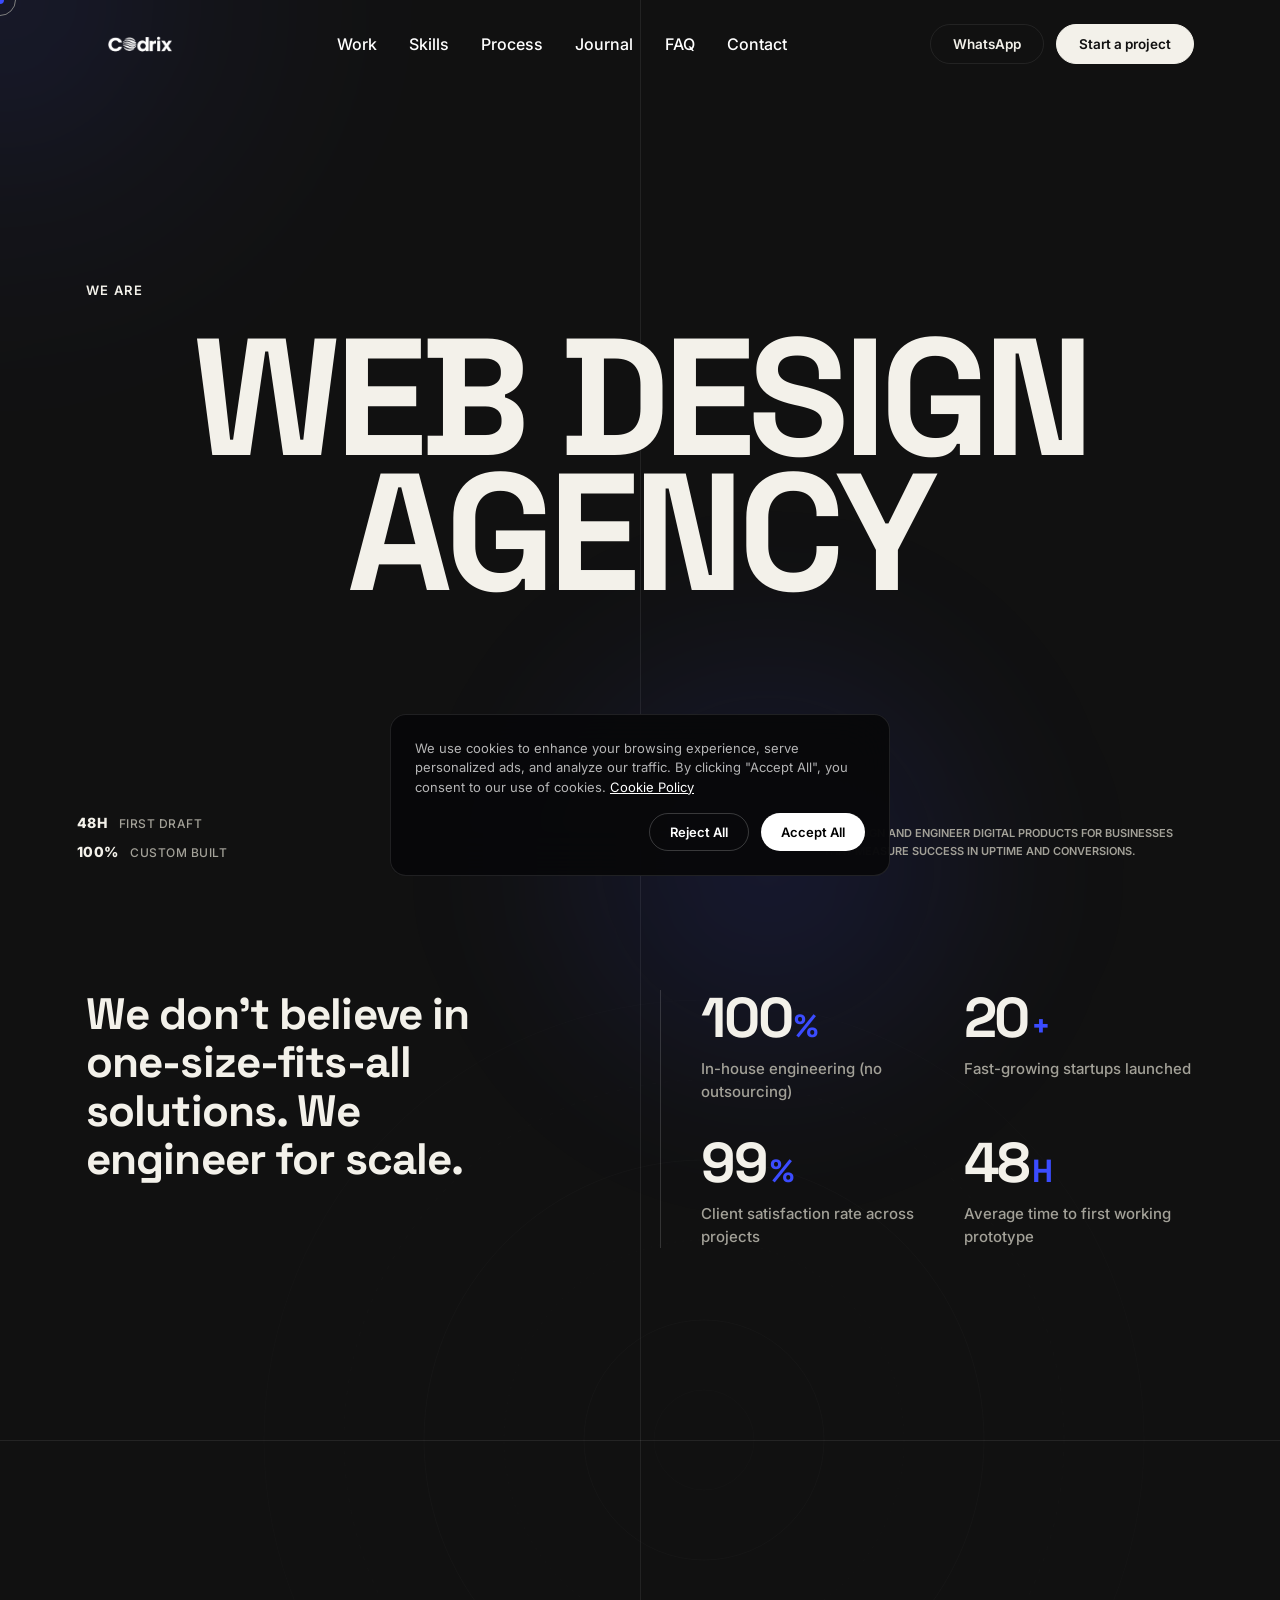
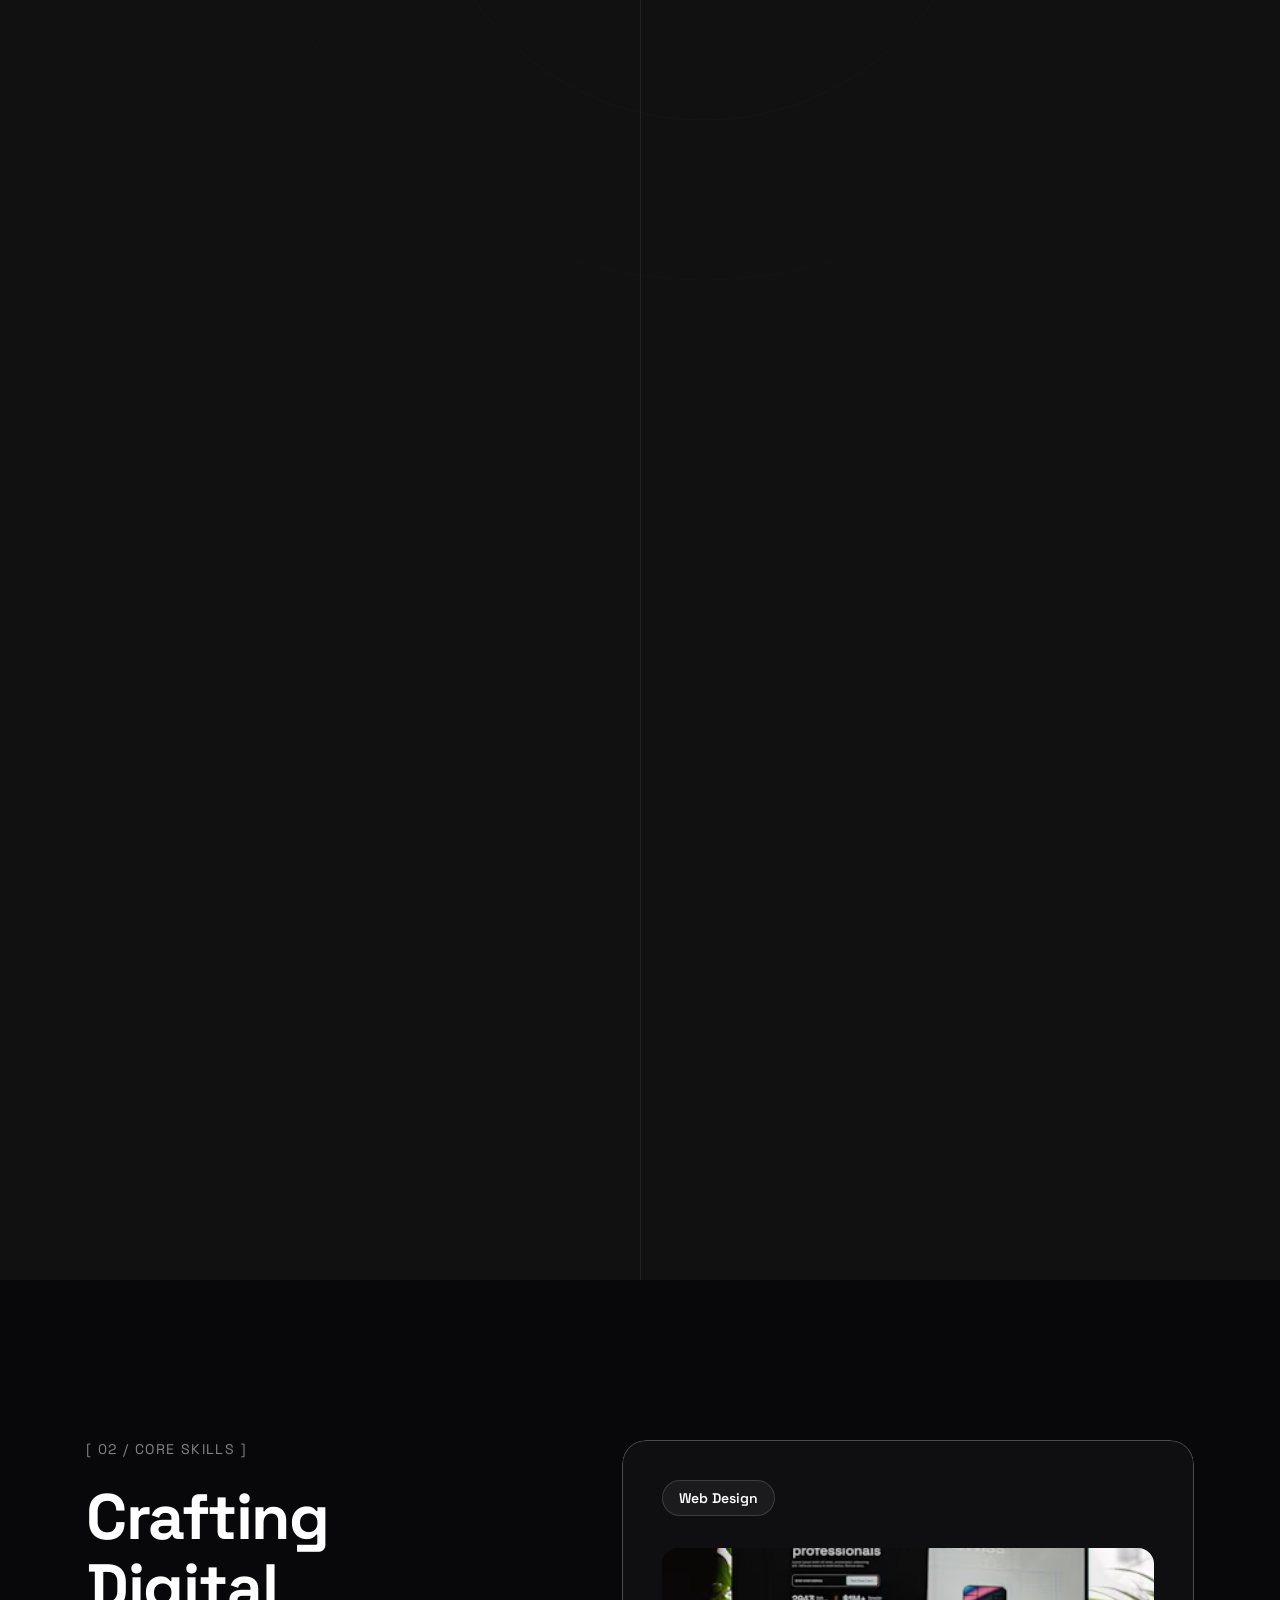
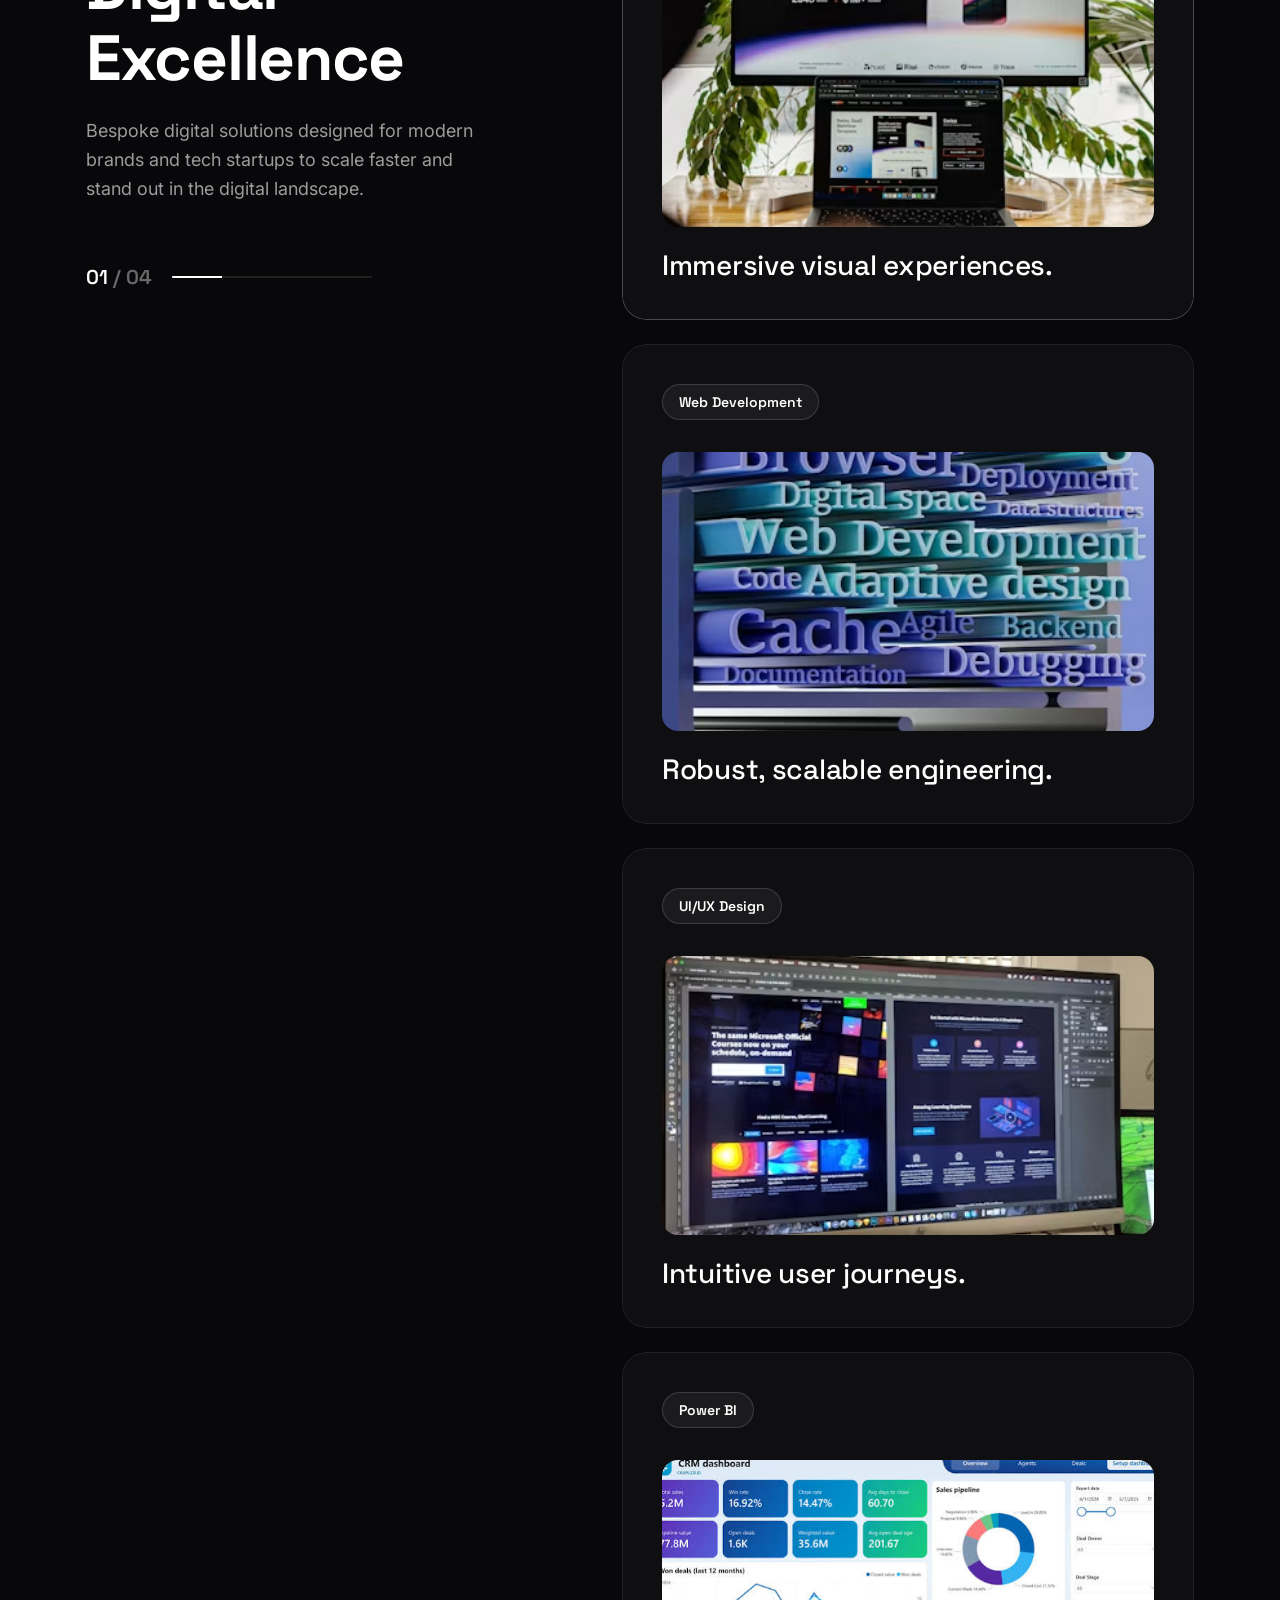
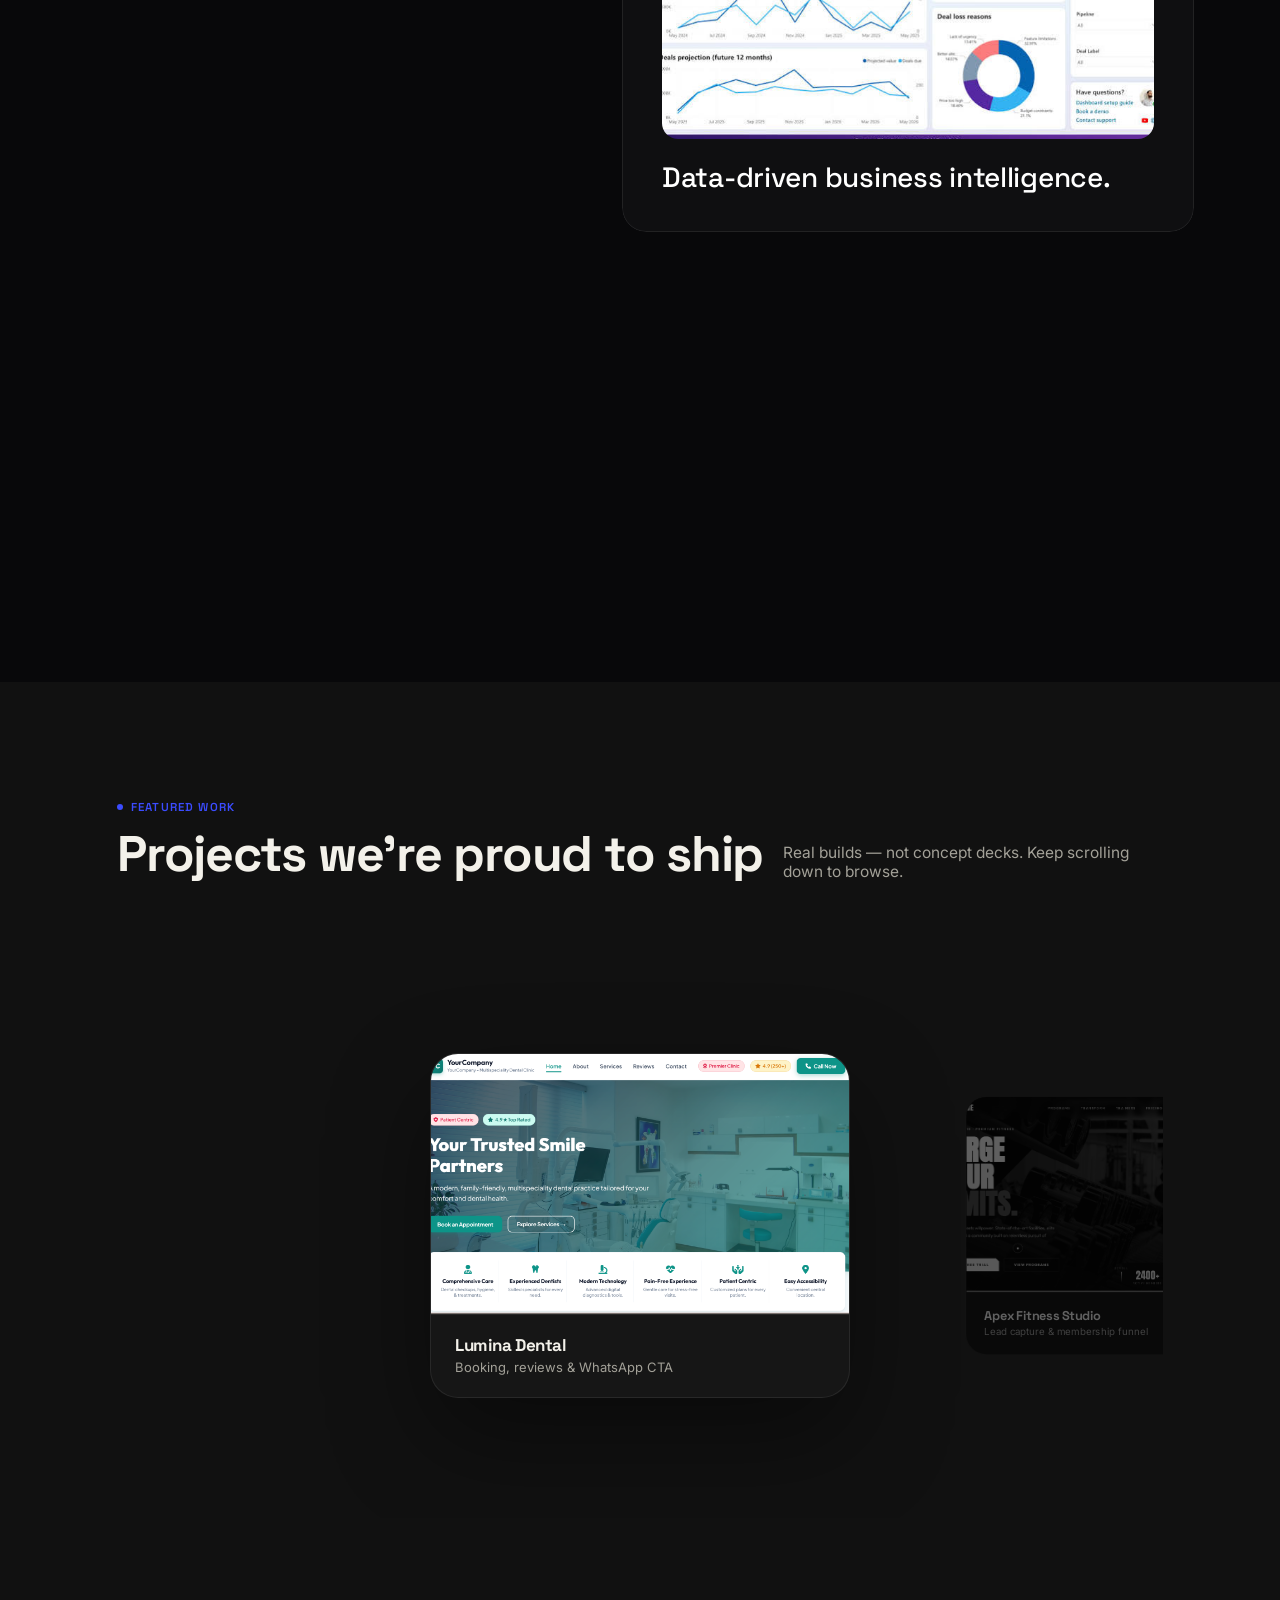
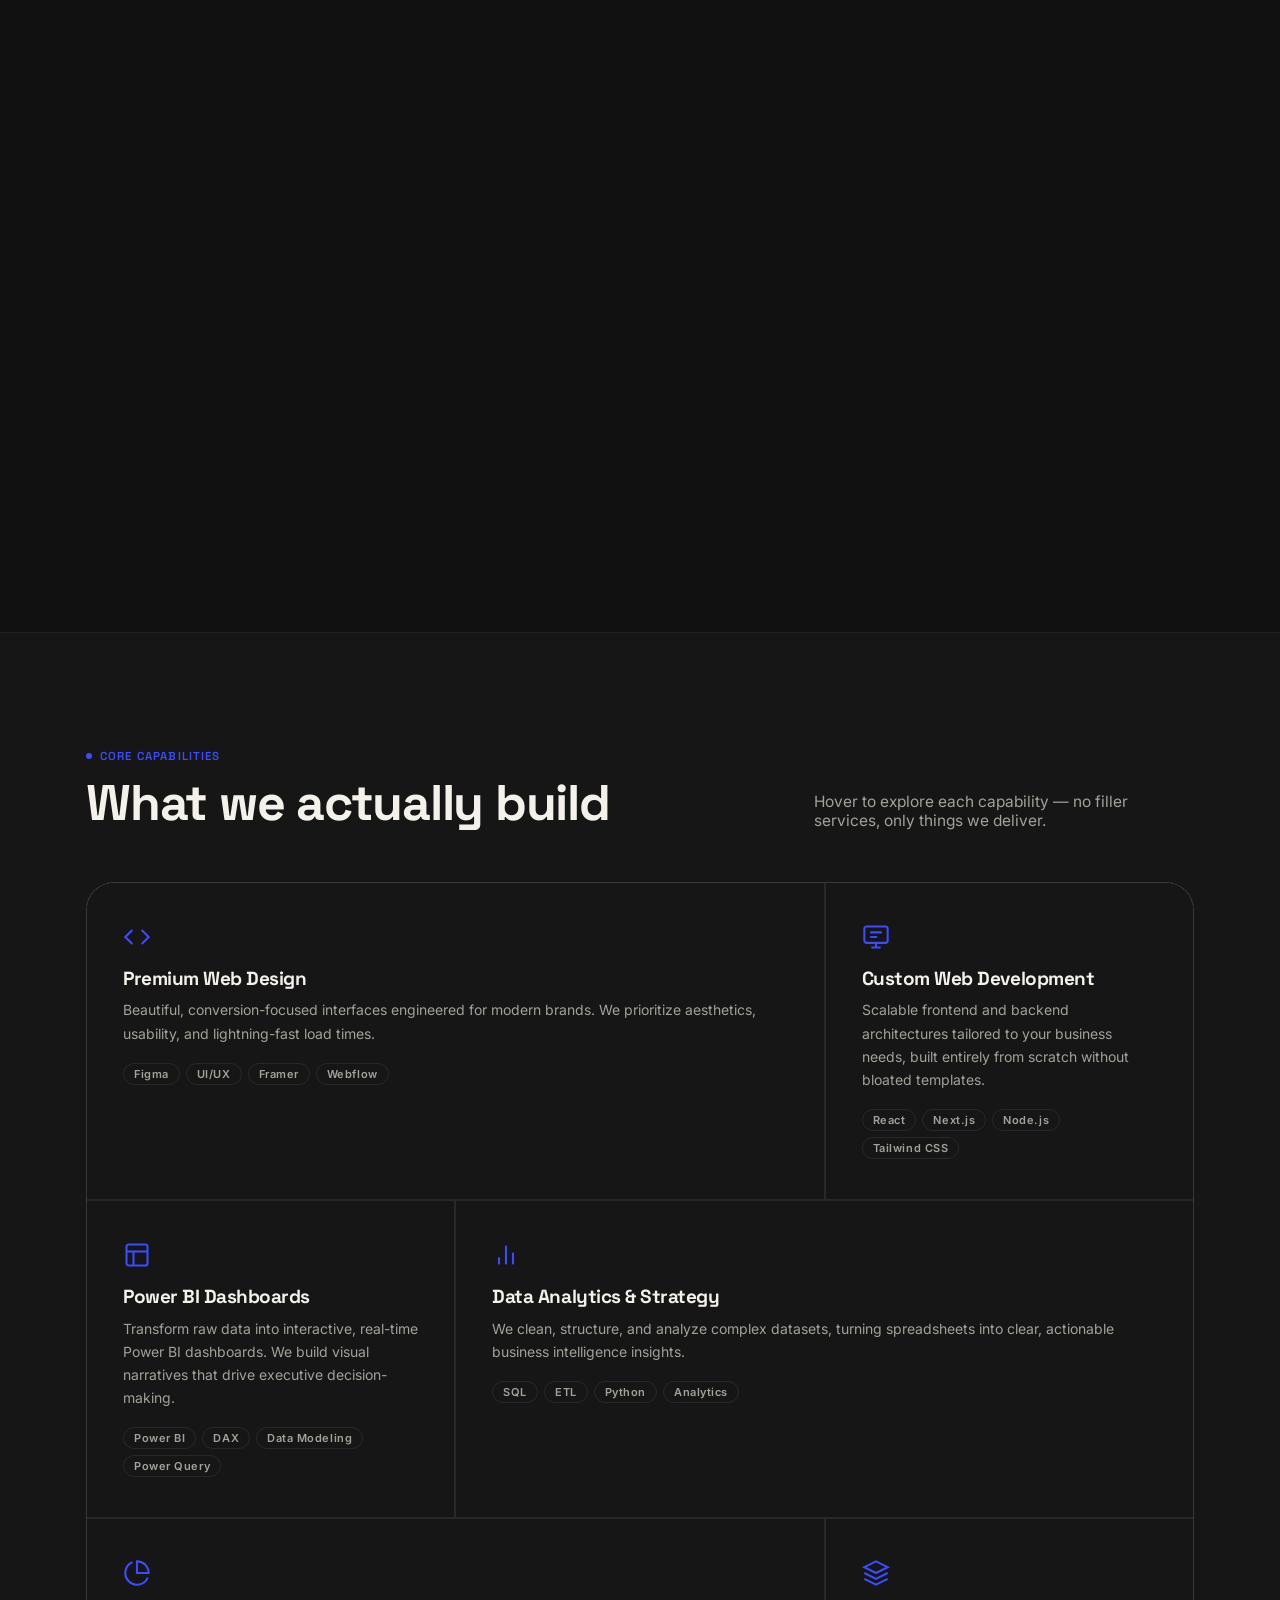
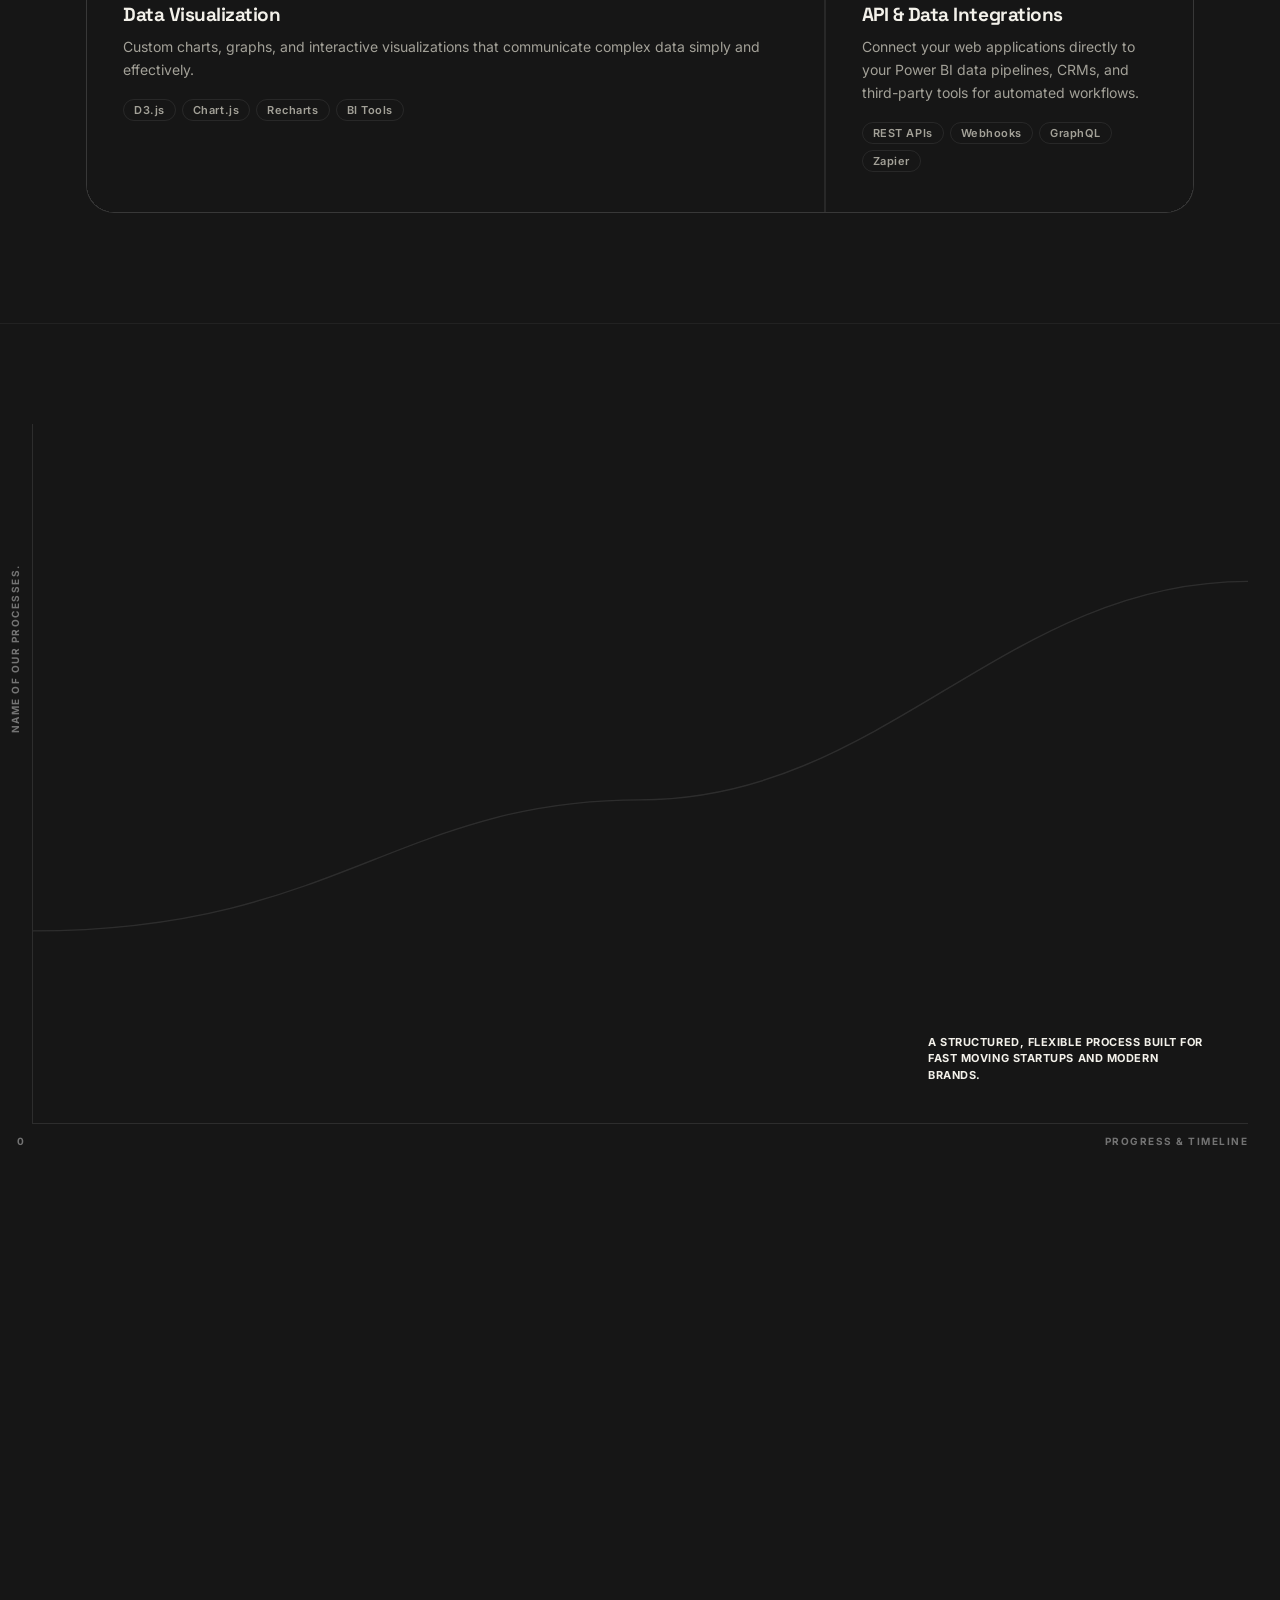
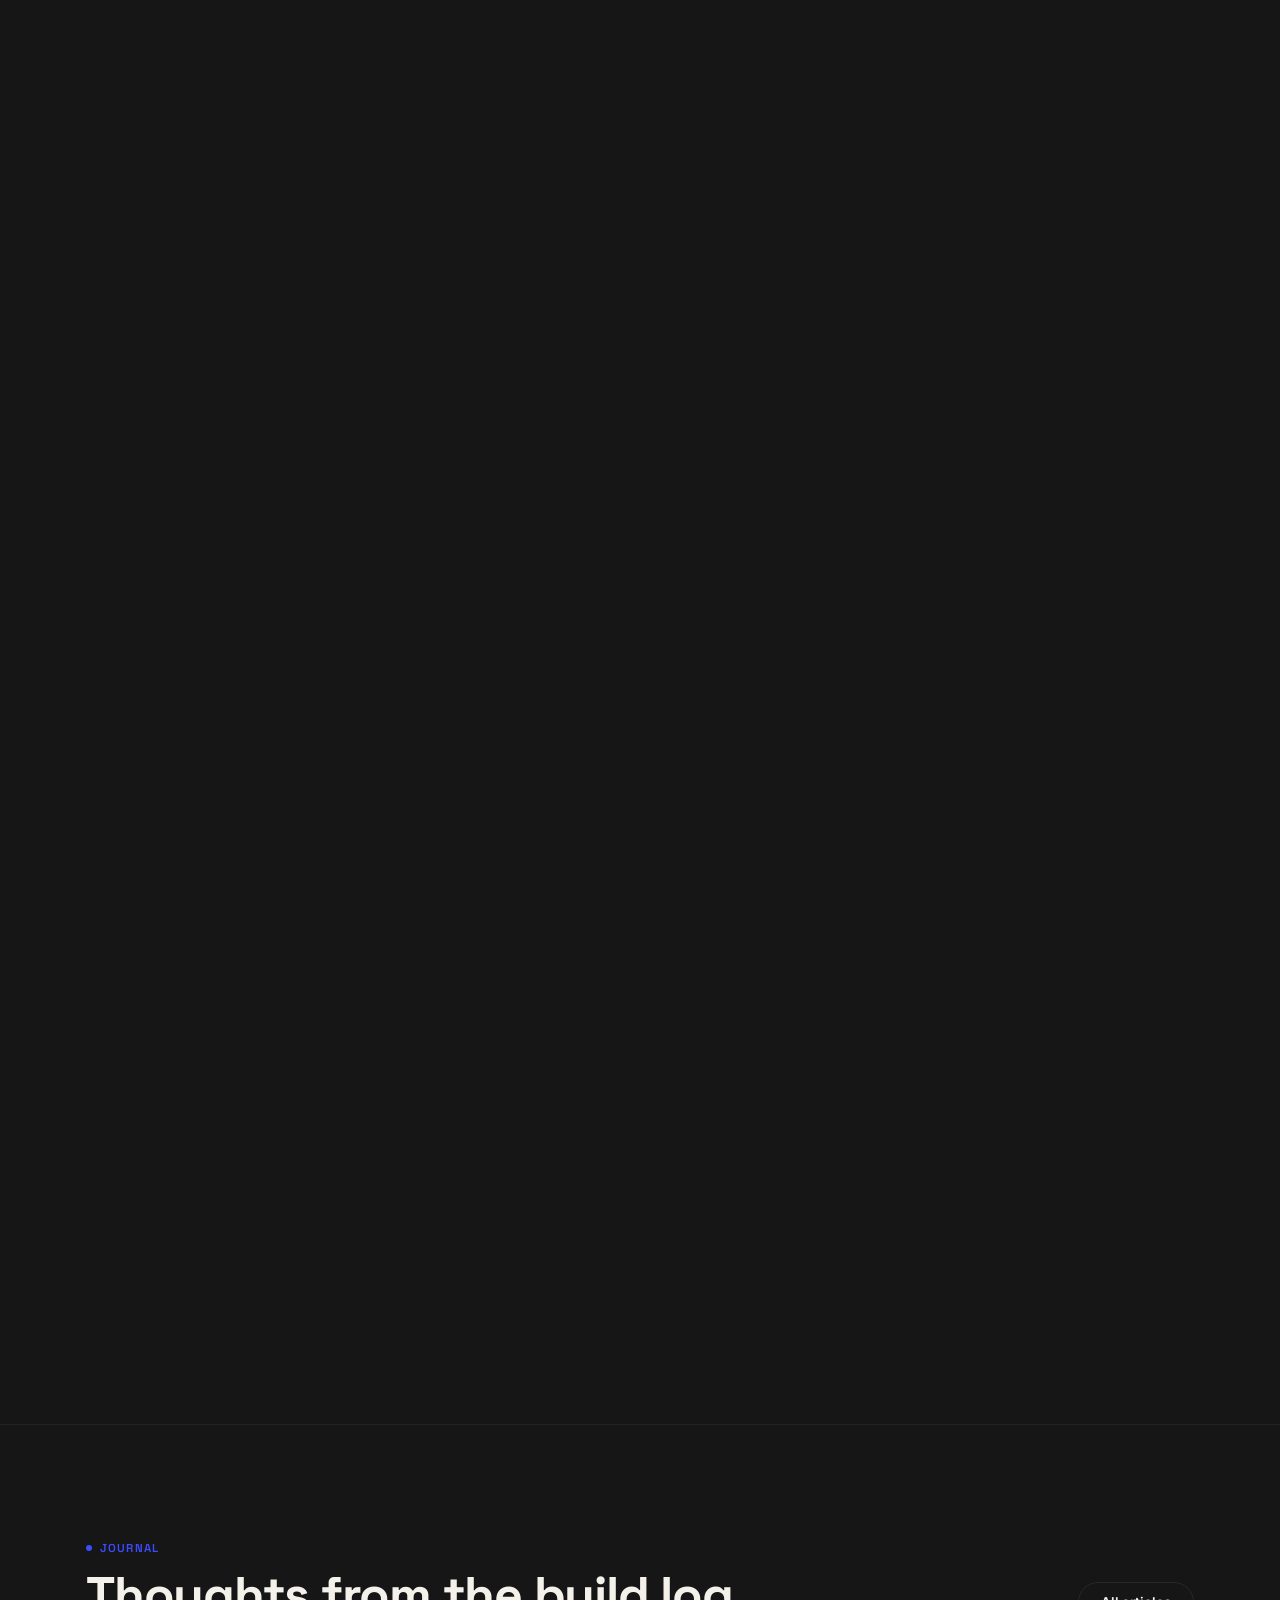
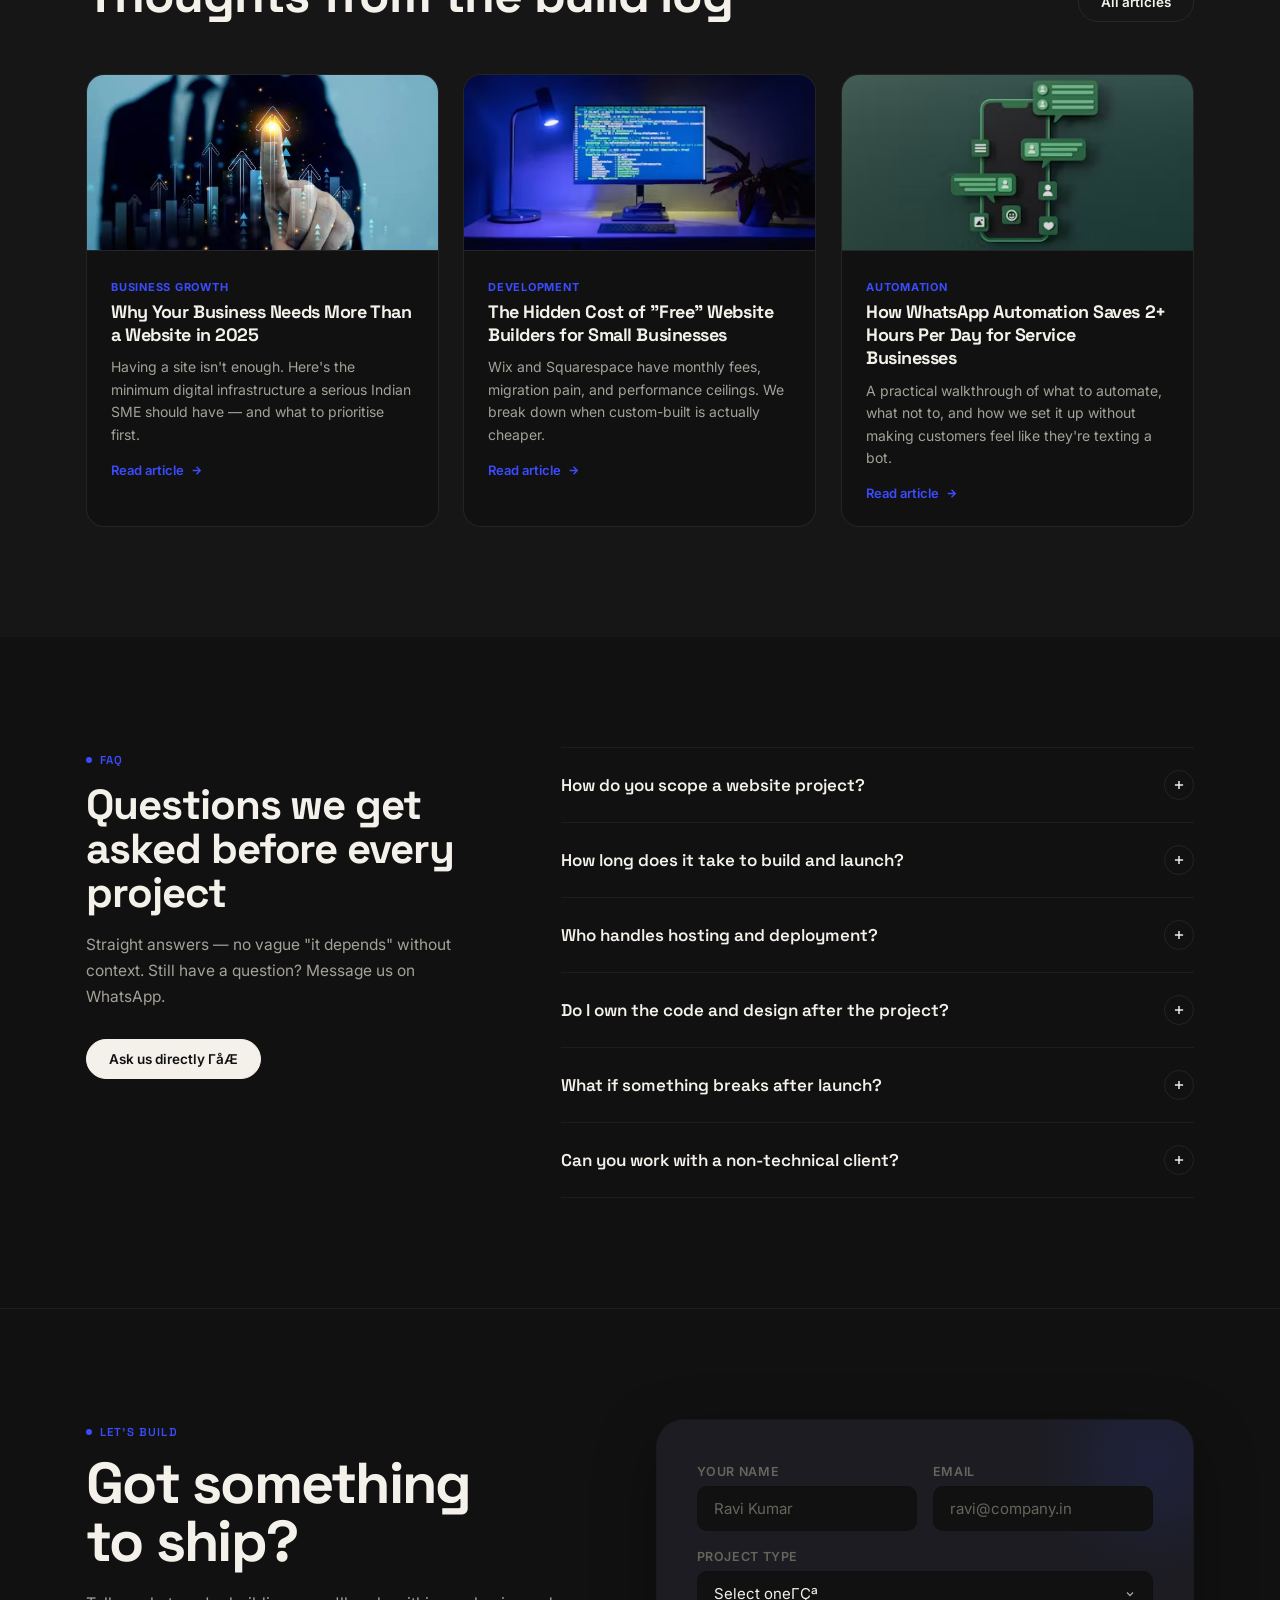
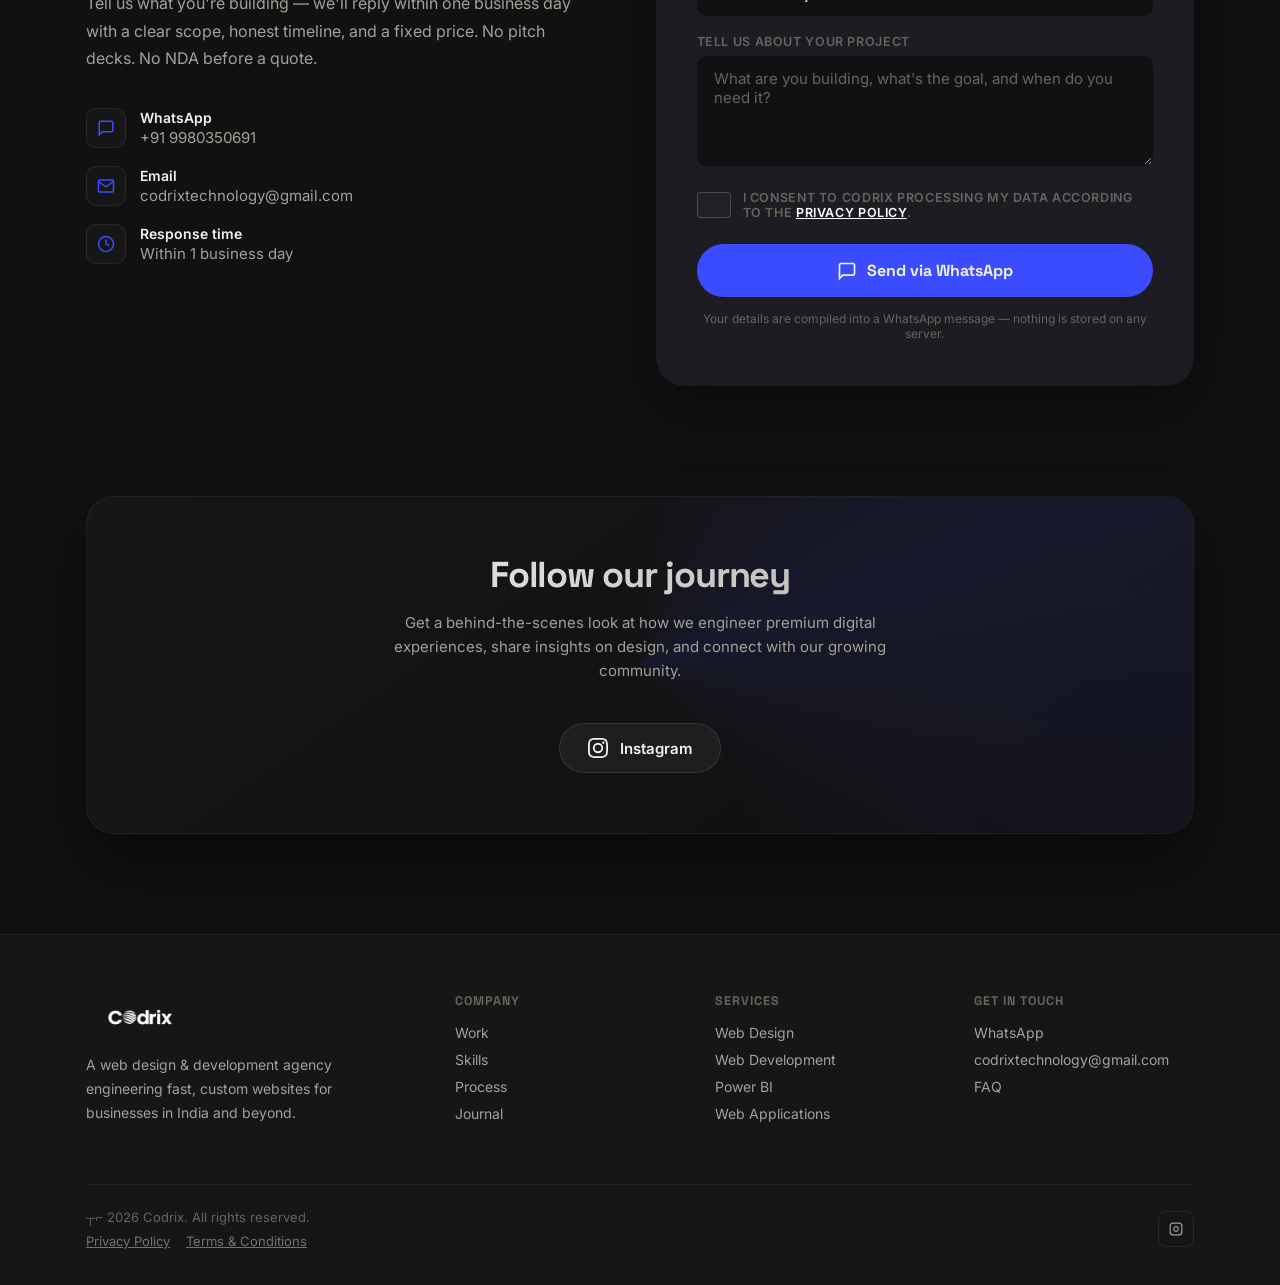
==== index.html @ ec4c291e "feat: Link Gym project and rename Logistics project to Interior Design" ====
<!DOCTYPE html>
<html lang="en">

<head>
  <meta charset="UTF-8">
  <meta name="viewport" content="width=device-width, initial-scale=1, maximum-scale=1, user-scalable=no, viewport-fit=cover">
  <title>Codrix &mdash; Web Design & Development Agency | India</title>
  <meta name="description"
    content="Codrix builds fast, custom websites, web applications, and digital products for businesses in India and beyond. Web developers who ship &mdash; not just a branding studio.">
  <link rel="icon" type="image/png" href="assets/icons/favicon.png">
  <link rel="preconnect" href="https://fonts.googleapis.com">
  <link rel="preconnect" href="https://fonts.gstatic.com" crossorigin>
  <link
    href="https://fonts.googleapis.com/css2?family=Space+Grotesk:wght@400;500;600;700;800&family=Inter:wght@400;500;600&display=swap"
    rel="stylesheet">

  <script type="application/ld+json">
  {
    "@context": "https://schema.org",
    "@type": "ProfessionalService",
    "name": "Codrix",
    "description": "Web design & development agency building custom websites, web applications, and digital products for businesses in India and beyond.",
    "url": "https://codrix.in",
    "telephone": "+91 9980350691",
    "email": "codrixtechnology@gmail.com",
    "address": { "@type": "PostalAddress", "addressCountry": "IN" },
    "serviceType": ["Web Design", "Web Development", "Power BI Dashboards", "Landing Pages", "Web Applications"]
  }
  </script>

  <link rel="stylesheet" href="css/styles.css?v=2">
</head>


<body>
  <!-- CUSTOM CURSOR -->
  <div class="cursor-dot" id="cursor-dot"></div>
  <div class="cursor-outline" id="cursor-outline"></div>
  <div class="cursor-torch" id="cursor-torch"></div>

  <!-- NAV -->
  <nav id="nav">
    <div class="nav-inner">
      <a href="#" class="nav-logo" aria-label="Codrix Home">
        <img src="assets/logo/logo.png" alt="Codrix Logo" class="nav-logo-img">
      </a>
      <ul class="nav-links" role="list">
        <li><a href="#work">Work</a></li>
        <li><a href="#skills">Skills</a></li>
        <li><a href="#process">Process</a></li>
        <li><a href="#journal">Journal</a></li>
        <li><a href="#faq">FAQ</a></li>
        <li><a href="#contact">Contact</a></li>
      </ul>
      <div class="nav-cta">
        <a href="https://wa.me/91XXXXXXXXXX" class="btn btn-ghost magnetic" target="_blank" rel="noopener noreferrer">
          <span class="btn-text-wrapper">
            <span class="btn-text">WhatsApp</span>
            <span class="btn-text-hover">WhatsApp</span>
          </span>
        </a>
        <a href="#contact" class="btn btn-primary magnetic">
          <span class="btn-text-wrapper">
            <span class="btn-text">Start a project</span>
            <span class="btn-text-hover">Let's Go</span>
          </span>
        </a>
        <button class="hamburger" id="hamburger-btn" aria-label="Open menu">
          <span></span><span></span><span></span>
        </button>
      </div>
    </div>
  </nav>
  <div id="mobile-menu" role="dialog" aria-label="Navigation">
    <a href="#work">Work</a><a href="#skills">Skills</a><a href="#process">Process</a>
    <a href="#journal">Journal</a><a href="#faq">FAQ</a><a href="#contact">Contact</a>
  </div>

  <!-- HERO -->
  <section id="hero">
    <div class="hero-crosshair" aria-hidden="true"></div>
    <svg class="hero-rings" viewBox="0 0 900 900" aria-hidden="true">
      <circle cx="450" cy="450" r="440" stroke-width="0.5"/>
      <circle cx="450" cy="450" r="360" stroke-width="0.5" stroke-dasharray="4 8"/>
      <circle cx="450" cy="450" r="280" stroke-width="0.8"/>
      <circle cx="450" cy="450" r="200" stroke-width="0.5" stroke-dasharray="2 6"/>
      <circle cx="450" cy="450" r="120" stroke-width="0.8"/>
      <circle cx="450" cy="450" r="50" stroke-width="0.5"/>
    </svg>
    <div class="hero-glow" aria-hidden="true"></div>

    <div class="hero-center-layout">
      <div class="hero-we-are" style="animation: fade-in 1s ease-out 1s forwards; opacity: 0;"><div class="ui-left" style="will-change: transform, opacity;">WE ARE</div></div>
      
      <div class="hero-massive-wrap">
        <h1 class="hero-massive-word">WEB DESIGN</h1>
        
        <div class="hero-center-media">
          <div class="hero-image-wrapper">
            <video src="assets/images/Codrix.mp4" class="hero-image" autoplay loop muted playsinline></video>
          </div>
        </div>
        
        <h1 class="hero-massive-word" style="transform: translateY(-8%);">AGENCY</h1>
      </div>

      <div class="hero-footer-bar" style="animation: fade-in 1s ease-out 1.2s forwards; opacity: 0;">
        <div class="hero-stats ui-left" style="will-change: transform, opacity;">
          <div class="hero-stat-line"><strong>48H</strong> FIRST DRAFT</div>
          <div class="hero-stat-line"><strong>100%</strong> CUSTOM BUILT</div>
        </div>
        <div class="hero-disclaimer ui-right" style="will-change: transform, opacity;">
          We design and engineer digital products for businesses that measure success in uptime and conversions.
        </div>
      </div>
    </div>
      <div class="manifesto-overlay">
        <!-- MANIFESTO / STATS -->
        <section id="manifesto">
          <div class="wrap">
            <div class="manifesto-grid">
              <div class="manifesto-statement reveal">
                We don't believe in one-size-fits-all solutions. We engineer for scale.
              </div>
              <div class="manifesto-stats">
                <div class="trust-item reveal reveal-delay-1">
                  <div class="trust-num"><span class="count-num" data-target="100">0</span><span class="trust-suffix">%</span></div>
                  <div class="trust-label">In-house engineering (no outsourcing)</div>
                </div>
                <div class="trust-item reveal reveal-delay-2">
                  <div class="trust-num"><span class="count-num" data-target="20">0</span><span class="trust-suffix">+</span></div>
                  <div class="trust-label">Fast-growing startups launched</div>
                </div>
                <div class="trust-item reveal reveal-delay-3">
                  <div class="trust-num"><span class="count-num" data-target="99">0</span><span class="trust-suffix">%</span></div>
                  <div class="trust-label">Client satisfaction rate across projects</div>
                </div>
                <div class="trust-item reveal reveal-delay-4">
                  <div class="trust-num"><span class="count-num" data-target="48">0</span><span class="trust-suffix">H</span></div>
                  <div class="trust-label">Average time to first working prototype</div>
                </div>
              </div>
            </div>
          </div>
        </section>
      </div>
    </section>

    <!-- CORE SKILLS (Premium Framer Deck) -->
    <section id="core-skills" class="premium-skills-section">
      <div class="wrap">
        <div class="premium-skills-layout">
          
          <div class="premium-skills-left">
            <div class="skills-sticky-content">
              <div class="skills-tag">[ 02 / CORE SKILLS ]</div>
              <h2 class="skills-heading">Crafting Digital Excellence</h2>
              <p class="skills-desc">Bespoke digital solutions designed for modern brands and tech startups to scale faster and stand out in the digital landscape.</p>
              
              <div class="skills-progress-wrapper">
                <div class="skills-counter"><span id="active-skill-num">01</span> / 04</div>
                <div class="skills-track">
                  <div class="skills-track-fill" id="skills-track-fill"></div>
                </div>
              </div>
            </div>
          </div>
          
          <div class="premium-skills-right">
            <div class="premium-skill-card">
              <div class="card-glass-bg"></div>
              <div class="card-content">
                <div class="card-header">
                  <span class="card-tag">Web Design</span>
                </div>
                <div class="card-image-box">
                  <img src="assets/images/coreskill/Web%20design.avif" alt="Web Design">
                </div>
                <h3 class="card-title">Immersive visual experiences.</h3>
              </div>
            </div>

            <div class="premium-skill-card">
              <div class="card-glass-bg"></div>
              <div class="card-content">
                <div class="card-header">
                  <span class="card-tag">Web Development</span>
                </div>
                <div class="card-image-box">
                  <img src="assets/images/coreskill/Webdevelopment.avif" alt="Web Development">
                </div>
                <h3 class="card-title">Robust, scalable engineering.</h3>
              </div>
            </div>

            <div class="premium-skill-card">
              <div class="card-glass-bg"></div>
              <div class="card-content">
                <div class="card-header">
                  <span class="card-tag">UI/UX Design</span>
                </div>
                <div class="card-image-box">
                  <img src="assets/images/coreskill/UIUXdesign.avif" alt="UI/UX Design">
                </div>
                <h3 class="card-title">Intuitive user journeys.</h3>
              </div>
            </div>

            <div class="premium-skill-card">
              <div class="card-glass-bg"></div>
              <div class="card-content">
                <div class="card-header">
                  <span class="card-tag">Power BI</span>
                </div>
                <div class="card-image-box">
                  <img src="assets/images/coreskill/Power%20BI%20dashboard.jpg" alt="Power BI">
                </div>
                <h3 class="card-title">Data-driven business intelligence.</h3>
              </div>
            </div>
          </div>
          
        </div>
      </div>
    </section>

  <!-- WORK -->
  <section id="work" class="work-section">
    <div class="work-sticky-wrapper">
      <div class="wrap">
        <div class="section-head reveal">
          <div>
            <div class="eyebrow" style="margin-bottom:14px"><span class="eyebrow-dot"></span>Featured work</div>
            <h2>Projects we're proud to ship</h2>
          </div>
          <p>Real builds &mdash; not concept decks. Keep scrolling down to browse.</p>
        </div>
        <div class="reveal reveal-delay-1">
        <div class="work-track" id="work-track">
          <a href="https://yourdesignagency1-lab.github.io/Dental/?" target="_blank" class="work-card" style="display: block; text-decoration: none; color: inherit;">
            <div class="work-thumb">
              <div class="work-overlay">
                <h3>Lumina Dental</h3>
                <p>WhatsApp-integrated booking site built around a 5.0-star reputation</p><span class="work-tag"><span class="tag-cat">Web Design</span><span class="tag-sep">//</span>Healthcare</span>
              </div>
              <img src="assets/images/projects/dental%20clinic.png" alt="Lumina Dental" style="width: 100%; height: 100%; object-fit: cover;">
            </div>
            <div class="work-info">
              <h3>Lumina Dental</h3>
              <p>Booking, reviews &amp; WhatsApp CTA</p>
            </div>
          </a>
          <a href="https://yourdesignagency1-lab.github.io/Gym/" target="_blank" class="work-card" style="display: block; text-decoration: none; color: inherit;">
            <div class="work-thumb">
              <div class="work-overlay">
                <h3>Apex Fitness Studio</h3>
                <p>Animated gym site converting 354 Google reviews into actual sign-ups</p><span class="work-tag"><span class="tag-cat">Web Design</span><span class="tag-sep">//</span>Fitness</span>
              </div>
              <img src="assets/images/projects/gym.png" alt="Apex Fitness Studio" style="width: 100%; height: 100%; object-fit: cover;">
            </div>
            <div class="work-info">
              <h3>Apex Fitness Studio</h3>
              <p>Lead capture &amp; membership funnel</p>
            </div>
          </a>
          <a href="https://yourdesignagency1-lab.github.io/InteriorDesignTemplates1/" target="_blank" class="work-card" style="display: block; text-decoration: none; color: inherit;">
            <div class="work-thumb">
              <div class="work-overlay">
                <h3>Interior Design</h3>
                <p>Custom web portal replacing a tangle of spreadsheets for a logistics SME</p><span class="work-tag"><span class="tag-cat">Web App</span><span class="tag-sep">//</span>Operations</span>
              </div>
              <img src="assets/images/projects/interior.png" alt="Interior Design" style="width: 100%; height: 100%; object-fit: cover;">
            </div>
            <div class="work-info">
              <h3>Interior Design</h3>
              <p>Internal ops dashboard</p>
            </div>
          </a>
          <div class="work-card">
            <div class="work-thumb">
              <div class="work-overlay">
                <h3>Sales Dashboard</h3>
                <p>Interactive Power BI dashboard for real-time executive reporting</p><span class="work-tag"><span class="tag-cat">Analytics</span><span class="tag-sep">//</span>Power BI</span>
              </div>
              <img src="assets/images/projects/Power%20BI%20dashboard.jpg" alt="Sales Dashboard" style="width: 100%; height: 100%; object-fit: cover;">
            </div>
            <div class="work-info">
              <h3>Sales Dashboard</h3>
              <p>Real-time BI &amp; analytics</p>
            </div>
          </div>
        </div>
        </div>
      </div>
    </div>
  </section>

  <!-- SKILLS -->
  <section id="skills">
    <div class="wrap">
      <div class="section-head reveal">
        <div>
          <div class="eyebrow" style="margin-bottom:14px"><span class="eyebrow-dot"></span>Core capabilities</div>
          <h2>What we actually build</h2>
        </div>
        <p>Hover to explore each capability &mdash; no filler services, only things we deliver.</p>
      </div>
      <div class="skills-grid">
        <div class="skill-card reveal">
          <div class="skill-inner">
            <div class="skill-icon"><svg width="28" height="28" viewBox="0 0 24 24" fill="none" stroke="currentColor"
                stroke-width="1.8">
                <polyline points="16 18 22 12 16 6" />
                <polyline points="8 6 2 12 8 18" />
              </svg></div>
            <h3>Premium Web Design</h3>
            <p>Beautiful, conversion-focused interfaces engineered for modern brands. We prioritize aesthetics, usability, and lightning-fast load times.</p>
            <div class="skill-tags"><span>Figma</span><span>UI/UX</span><span>Framer</span><span>Webflow</span></div>
          </div>
        </div>
        <div class="skill-card reveal reveal-delay-1">
          <div class="skill-inner">
            <div class="skill-icon"><svg width="28" height="28" viewBox="0 0 24 24" fill="none" stroke="currentColor" stroke-width="1.8">
                <rect x="2" y="3" width="20" height="14" rx="2" />
                <path d="M8 21h8M12 17v4M7 8h10M7 12h6" />
              </svg></div>
            <h3>Custom Web Development</h3>
            <p>Scalable frontend and backend architectures tailored to your business needs, built entirely from scratch without bloated templates.</p>
            <div class="skill-tags"><span>React</span><span>Next.js</span><span>Node.js</span><span>Tailwind CSS</span></div>
          </div>
        </div>
        <div class="skill-card reveal reveal-delay-2">
          <div class="skill-inner">
            <div class="skill-icon"><svg width="28" height="28" viewBox="0 0 24 24" fill="none" stroke="currentColor" stroke-width="1.8">
                <rect x="3" y="3" width="18" height="18" rx="2" ry="2"></rect>
                <line x1="3" y1="9" x2="21" y2="9"></line>
                <line x1="9" y1="21" x2="9" y2="9"></line>
              </svg></div>
            <h3>Power BI Dashboards</h3>
            <p>Transform raw data into interactive, real-time Power BI dashboards. We build visual narratives that drive executive decision-making.</p>
            <div class="skill-tags"><span>Power BI</span><span>DAX</span><span>Data Modeling</span><span>Power Query</span></div>
          </div>
        </div>
        <div class="skill-card reveal reveal-delay-1">
          <div class="skill-inner">
            <div class="skill-icon"><svg width="28" height="28" viewBox="0 0 24 24" fill="none" stroke="currentColor" stroke-width="1.8">
                <line x1="18" y1="20" x2="18" y2="10"></line>
                <line x1="12" y1="20" x2="12" y2="4"></line>
                <line x1="6" y1="20" x2="6" y2="14"></line>
              </svg></div>
            <h3>Data Analytics & Strategy</h3>
            <p>We clean, structure, and analyze complex datasets, turning spreadsheets into clear, actionable business intelligence insights.</p>
            <div class="skill-tags"><span>SQL</span><span>ETL</span><span>Python</span><span>Analytics</span></div>
          </div>
        </div>
        <div class="skill-card reveal reveal-delay-2">
          <div class="skill-inner">
            <div class="skill-icon"><svg width="28" height="28" viewBox="0 0 24 24" fill="none" stroke="currentColor" stroke-width="1.8">
                <path d="M21.21 15.89A10 10 0 1 1 8 2.83"></path>
                <path d="M22 12A10 10 0 0 0 12 2v10z"></path>
              </svg></div>
            <h3>Data Visualization</h3>
            <p>Custom charts, graphs, and interactive visualizations that communicate complex data simply and effectively.</p>
            <div class="skill-tags"><span>D3.js</span><span>Chart.js</span><span>Recharts</span><span>BI Tools</span></div>
          </div>
        </div>
        <div class="skill-card reveal reveal-delay-3">
          <div class="skill-inner">
            <div class="skill-icon"><svg width="28" height="28" viewBox="0 0 24 24" fill="none" stroke="currentColor" stroke-width="1.8">
                <path d="M12 2L2 7l10 5 10-5-10-5z" />
                <path d="M2 17l10 5 10-5M2 12l10 5 10-5" />
              </svg></div>
            <h3>API & Data Integrations</h3>
            <p>Connect your web applications directly to your Power BI data pipelines, CRMs, and third-party tools for automated workflows.</p>
            <div class="skill-tags"><span>REST APIs</span><span>Webhooks</span><span>GraphQL</span><span>Zapier</span></div>
          </div>
        </div>
      </div>
    </div>
  </section>

  <!-- PROCESS -->
  <section id="process" class="process-graph-section">
    <div class="process-sticky-wrapper">
      <div class="wrap-broad">
        
        <div class="graph-axes">
          <div class="graph-y-axis">NAME OF OUR PROCESSES.</div>
          <div class="graph-x-axis">PROGRESS & TIMELINE</div>
          <div class="graph-origin">0</div>
        </div>

        <svg class="graph-svg" viewBox="0 0 1000 600" preserveAspectRatio="none">
          <path class="graph-curve-bg" d="M 0 500 C 250 500, 300 350, 500 350 S 800 100, 1000 100" />
          <path class="graph-curve-active" id="process-curve" d="M 0 500 C 250 500, 300 350, 500 350 S 800 100, 1000 100" />
        </svg>

        <div class="graph-torch-container">
          <div id="process-torch" class="graph-torch"></div>
          <div id="process-torch-core" class="graph-torch-core"></div>
        </div>

        <div class="graph-tagline">
          A STRUCTURED, FLEXIBLE PROCESS BUILT FOR FAST MOVING STARTUPS AND MODERN BRANDS.
        </div>

        <div class="graph-nodes-container">
          <div class="graph-node" data-progress="0.25" style="left: 25%; top: 41%;">
            <div class="node-content">
              <div class="node-dot"></div>
              <div class="node-text">
                <h3>Discover</h3>
                <p>Research provides<br>insights for the project.</p>
              </div>
            </div>
            <div class="node-dropline" style="height: 60px;"></div>
          </div>
          
          <div class="graph-node" data-progress="0.5" style="left: 50%; top: 22%;">
            <div class="node-content">
              <div class="node-dot"></div>
              <div class="node-text">
                <h3>Define & design</h3>
                <p>Insights into strategy<br>and make your<br>product visible.</p>
              </div>
            </div>
            <div class="node-dropline" style="height: 60px;"></div>
          </div>

          <div class="graph-node" data-progress="0.8" style="left: 80%; top: -5%;">
            <div class="node-content">
              <div class="node-dot"></div>
              <div class="node-text">
                <h3>Launch & Scale</h3>
                <p>We ensure a<br>smooth launch and<br>help brands grow.</p>
              </div>
            </div>
            <div class="node-dropline" style="height: 60px;"></div>
          </div>
        </div>

      </div>
    </div>
  </section>


  <!-- JOURNAL -->
  <section id="journal">
    <div class="wrap">
      <div class="section-head reveal">
        <div>
          <div class="eyebrow" style="margin-bottom:14px"><span class="eyebrow-dot"></span>Journal</div>
          <h2>Thoughts from the build log</h2>
        </div>
        <a href="#journal" class="btn btn-ghost">All articles</a>
      </div>
      <div class="journal-grid">
        <div class="journal-card" id="jcard-left" style="will-change: transform, opacity;">
          <div class="journal-thumb">
            <img src="assets/images/business%20growth.webp" alt="Business Growth" style="width: 100%; height: 100%; object-fit: cover; border-radius: inherit; display: block;">
          </div>
          <div class="journal-body">
            <div class="jcat">Business Growth</div>
            <h3>Why Your Business Needs More Than a Website in 2025</h3>
            <p>Having a site isn't enough. Here's the minimum digital infrastructure a serious Indian SME should have &mdash;
              and what to prioritise first.</p>
            <span class="journal-read">Read article <svg width="13" height="13" viewBox="0 0 24 24" fill="none"
                stroke="currentColor" stroke-width="2.5">
                <path d="M5 12h14M12 5l7 7-7 7" />
              </svg></span>
          </div>
        </div>
        <div class="journal-card" id="jcard-center" style="will-change: transform, opacity;">
          <div class="journal-thumb">
            <img src="assets/images/website.avif" alt="Web Development Cost" style="width: 100%; height: 100%; object-fit: cover; border-radius: inherit; display: block;">
          </div>
          <div class="journal-body">
            <div class="jcat">Development</div>
            <h3>The Hidden Cost of "Free" Website Builders for Small Businesses</h3>
            <p>Wix and Squarespace have monthly fees, migration pain, and performance ceilings. We break down when
              custom-built is actually cheaper.</p>
            <span class="journal-read">Read article <svg width="13" height="13" viewBox="0 0 24 24" fill="none"
                stroke="currentColor" stroke-width="2.5">
                <path d="M5 12h14M12 5l7 7-7 7" />
              </svg></span>
          </div>
        </div>
        <div class="journal-card" id="jcard-right" style="will-change: transform, opacity;">
          <div class="journal-thumb">
            <img src="assets/images/whatsapp.avif" alt="Automation" style="width: 100%; height: 100%; object-fit: cover; border-radius: inherit; display: block;">
          </div>
          <div class="journal-body">
            <div class="jcat">Automation</div>
            <h3>How WhatsApp Automation Saves 2+ Hours Per Day for Service Businesses</h3>
            <p>A practical walkthrough of what to automate, what not to, and how we set it up without making customers
              feel like they're texting a bot.</p>
            <span class="journal-read">Read article <svg width="13" height="13" viewBox="0 0 24 24" fill="none"
                stroke="currentColor" stroke-width="2.5">
                <path d="M5 12h14M12 5l7 7-7 7" />
              </svg></span>
          </div>
        </div>
      </div>
    </div>
  </section>

  <!-- FAQ -->
  <section id="faq">
    <div class="wrap">
      <div class="faq-layout">
        <div class="faq-left reveal">
          <div class="eyebrow" style="margin-bottom:16px"><span class="eyebrow-dot"></span>FAQ</div>
          <h2>Questions we get asked before every project</h2>
          <p style="margin-top:16px">Straight answers &mdash; no vague "it depends" without context. Still have a question?
            Message us on WhatsApp.</p>
          <a href="https://wa.me/919980350691" class="btn btn-primary" style="margin-top:28px" target="_blank" rel="noopener noreferrer"
            rel="noopener">Ask us directly ΓåÆ</a>
        </div>
        <div class="faq-list reveal reveal-delay-2">
          <div class="faq-item" data-faq>
            <div class="faq-q" role="button" tabindex="0" aria-expanded="false">How do you scope a website project?
              <div class="faq-icon" aria-hidden="true"><svg width="14" height="14" viewBox="0 0 24 24" fill="none"
                  stroke="currentColor" stroke-width="2.5">
                  <line x1="12" y1="5" x2="12" y2="19" />
                  <line x1="5" y1="12" x2="19" y2="12" />
                </svg></div>
            </div>
            <div class="faq-body">
              <div class="faq-body-inner">
                <p>We evaluate the scope depending on pages, integrations (booking, WhatsApp, payment), and animation complexity. We always provide a clear, written proposal before starting &mdash; no open-ended retainers unless you ask for one.</p>
              </div>
            </div>
          </div>
          <div class="faq-item" data-faq>
            <div class="faq-q" role="button" tabindex="0" aria-expanded="false">How long does it take to build and
              launch?<div class="faq-icon" aria-hidden="true"><svg width="14" height="14" viewBox="0 0 24 24"
                  fill="none" stroke="currentColor" stroke-width="2.5">
                  <line x1="12" y1="5" x2="12" y2="19" />
                  <line x1="5" y1="12" x2="19" y2="12" />
                </svg></div>
            </div>
            <div class="faq-body">
              <div class="faq-body-inner">
                <p>A focused marketing website: 1ΓÇô2 weeks. A multi-page site with integrations: 2ΓÇô4 weeks. Custom
                  software is scoped project-by-project &mdash; typically 4ΓÇô8 weeks for a first working version. We provide a
                  timeline in writing before work begins, and we respect it.</p>
              </div>
            </div>
          </div>
          <div class="faq-item" data-faq>
            <div class="faq-q" role="button" tabindex="0" aria-expanded="false">Who handles hosting and deployment?<div class="faq-icon" aria-hidden="true"><svg width="14" height="14" viewBox="0 0 24 24" fill="none"
                  stroke="currentColor" stroke-width="2.5">
                  <line x1="12" y1="5" x2="12" y2="19" />
                  <line x1="5" y1="12" x2="19" y2="12" />
                </svg></div>
            </div>
            <div class="faq-body">
              <div class="faq-body-inner">
                <p>We deploy to the platform that makes most sense &mdash; Vercel, Cloudflare Pages, or a VPS &mdash; and either set
                  up accounts in your name or manage it for you directly. We never hold your hosting hostage to keep you as a client.</p>
              </div>
            </div>
          </div>
          <div class="faq-item" data-faq>
            <div class="faq-q" role="button" tabindex="0" aria-expanded="false">Do I own the code and design after the
              project?<div class="faq-icon" aria-hidden="true"><svg width="14" height="14" viewBox="0 0 24 24"
                  fill="none" stroke="currentColor" stroke-width="2.5">
                  <line x1="12" y1="5" x2="12" y2="19" />
                  <line x1="5" y1="12" x2="19" y2="12" />
                </svg></div>
            </div>
            <div class="faq-body">
              <div class="faq-body-inner">
                <p>Yes &mdash; fully and immediately on final payment. We hand over all source code, design files, domain
                  access, and login credentials. You can take the project anywhere, host it yourself, or hire another
                  developer. No proprietary locks, no dependencies that trap you.</p>
              </div>
            </div>
          </div>
          <div class="faq-item" data-faq>
            <div class="faq-q" role="button" tabindex="0" aria-expanded="false">What if something breaks after launch?
              <div class="faq-icon" aria-hidden="true"><svg width="14" height="14" viewBox="0 0 24 24" fill="none"
                  stroke="currentColor" stroke-width="2.5">
                  <line x1="12" y1="5" x2="12" y2="19" />
                  <line x1="5" y1="12" x2="19" y2="12" />
                </svg></div>
            </div>
            <div class="faq-body">
              <div class="faq-body-inner">
                <p>Every project includes 30 days of free bug-fix support post-launch. If something we built breaks, we
                  fix it &mdash; no charge, no argument. For ongoing support beyond that, we offer transparent maintenance
                  packages with a clear scope of what's covered.</p>
              </div>
            </div>
          </div>
          <div class="faq-item" data-faq>
            <div class="faq-q" role="button" tabindex="0" aria-expanded="false">Can you work with a non-technical
              client?<div class="faq-icon" aria-hidden="true"><svg width="14" height="14" viewBox="0 0 24 24"
                  fill="none" stroke="currentColor" stroke-width="2.5">
                  <line x1="12" y1="5" x2="12" y2="19" />
                  <line x1="5" y1="12" x2="19" y2="12" />
                </svg></div>
            </div>
            <div class="faq-body">
              <div class="faq-body-inner">
                <p>That's most of our clients. We translate technical decisions into plain language at every stage.
                  You'll never get a jargon-heavy status update &mdash; just clear progress reports, screenshots, and a
                  preview link. Your job is to tell us what you need; our job is to handle the rest.</p>
              </div>
            </div>
          </div>
        </div>
      </div>
    </div>
  </section>

  <!-- CONTACT -->
  <section id="contact">
    <div class="wrap">
      <div class="contact-layout">

        <!-- Left: info -->
        <div class="contact-left">
          <div class="eyebrow" style="margin-bottom:16px"><span class="eyebrow-dot"></span>Let's build</div>
          <h2>Got something<br>to ship?</h2>
          <p>Tell us what you're building &mdash; we'll reply within one business day with a clear scope, honest timeline, and a fixed price. No pitch decks. No NDA before a quote.</p>

          <div class="contact-info-list">
            <div class="contact-info-item">
              <div class="contact-info-icon">
                <svg width="18" height="18" viewBox="0 0 24 24" fill="none" stroke-width="2" stroke="currentColor" aria-hidden="true"><path d="M21 15a2 2 0 0 1-2 2H7l-4 4V5a2 2 0 0 1 2-2h14a2 2 0 0 1 2 2z"/></svg>
              </div>
              <span><strong>WhatsApp</strong>+91 9980350691</span>
            </div>
            <div class="contact-info-item">
              <div class="contact-info-icon">
                <svg width="18" height="18" viewBox="0 0 24 24" fill="none" stroke-width="2" stroke="currentColor" aria-hidden="true"><path d="M4 4h16c1.1 0 2 .9 2 2v12c0 1.1-.9 2-2 2H4c-1.1 0-2-.9-2-2V6c0-1.1.9-2 2-2z"/><polyline points="22,6 12,13 2,6"/></svg>
              </div>
              <span><strong>Email</strong>codrixtechnology@gmail.com</span>
            </div>
            <div class="contact-info-item">
              <div class="contact-info-icon">
                <svg width="18" height="18" viewBox="0 0 24 24" fill="none" stroke-width="2" stroke="currentColor" aria-hidden="true"><circle cx="12" cy="12" r="10"/><polyline points="12 6 12 12 16 14"/></svg>
              </div>
              <span><strong>Response time</strong>Within 1 business day</span>
            </div>
          </div>
        </div>

        <!-- Right: form -->
        <div class="contact-form-wrap">
          <form id="contactForm" novalidate>
            <div class="cf-row">
              <div class="cf-group">
                <label for="cf-name">Your name</label>
                <input type="text" inputmode="text" id="cf-name" name="name" placeholder="Ravi Kumar" required autocomplete="name">
              </div>
              <div class="cf-group">
                <label for="cf-email">Email</label>
                <input type="email" inputmode="email" id="cf-email" name="email" placeholder="ravi@company.in" required autocomplete="email">
              </div>
            </div>
            <div class="cf-group custom-select-group" id="cf-project-wrapper">
              <label>Project type</label>
              <input type="hidden" id="cf-project" name="project" value="">
              <div class="custom-select-trigger" tabindex="0">
                <span id="cf-project-text">Select oneΓÇª</span>
                <svg width="12" height="12" viewBox="0 0 24 24" fill="none" stroke="#A3A198" stroke-width="2.5"><polyline points="6 9 12 15 18 9"/></svg>
              </div>
              <ul class="custom-select-options" role="listbox">
                <li role="option" data-value="Marketing website">Marketing website</li>
                <li role="option" data-value="Power BI dashboard">Power BI dashboard</li>
                <li role="option" data-value="Web application">Web application</li>
                <li role="option" data-value="Landing page">Landing page</li>
                <li role="option" data-value="Redesign / revamp">Redesign / revamp</li>
                <li role="option" data-value="Automation / API">Automation / API</li>
                <li role="option" data-value="Other">Other</li>
              </ul>
            </div>
            
            <div class="cf-group cf-honeypot" style="display:none;" aria-hidden="true">
              <label for="cf-website">Leave this field empty</label>
              <input type="text" id="cf-website" name="website" tabindex="-1" autocomplete="off">
            </div>

            <div class="cf-group">
              <label for="cf-message">Tell us about your project</label>
              <textarea id="cf-message" name="message" placeholder="What are you building, what's the goal, and when do you need it?"></textarea>
            </div>
            
            <div class="cf-group cf-consent">
              <label class="consent-label">
                <input type="checkbox" id="cf-consent" name="consent" required>
                <span>I consent to Codrix processing my data according to the <a href="pages/privacy-policy.html">Privacy Policy</a>.</span>
              </label>
            </div>
            
            <button type="submit" class="cf-submit" id="cf-submit-btn">
              <svg class="cf-wa-icon" width="20" height="20" viewBox="0 0 24 24" fill="none" stroke="currentColor" stroke-width="2" aria-hidden="true"><path d="M21 15a2 2 0 0 1-2 2H7l-4 4V5a2 2 0 0 1 2-2h14a2 2 0 0 1 2 2z"/></svg>
              Send via WhatsApp
            </button>
            <p class="cf-note">Your details are compiled into a WhatsApp message &mdash; nothing is stored on any server.</p>
          </form>

          <div class="cf-success" id="cfSuccess">
            <div class="cf-success-icon">
              <svg width="26" height="26" viewBox="0 0 24 24" fill="none" stroke="var(--blue)" stroke-width="2.5"><polyline points="20 6 9 17 4 12"/></svg>
            </div>
            <h3>Opening WhatsAppΓÇª</h3>
            <p>Your message is pre-filled and ready to send. Just hit send in WhatsApp!</p>
          </div>
        </div>

      </div>
    </div>
  </section>

  <!-- SOCIAL CONNECT -->
  <section id="social-connect">
    <div class="wrap">
      <div class="social-connect-card reveal">
        <div class="sc-glow"></div>
        <div class="sc-content">
          <h3>Follow our journey</h3>
          <p>Get a behind-the-scenes look at how we engineer premium digital experiences, share insights on design, and connect with our growing community.</p>
          <div class="sc-links">
            <a href="https://www.instagram.com/codrixtech?stkn=MWx0d2RhcnA3cGF0Zg==" class="sc-link magnetic" style="--clr: #E1306C;" target="_blank" rel="noopener noreferrer">
              <svg viewBox="0 0 24 24"><path d="M12 2.163c3.204 0 3.584.012 4.85.07 3.252.148 4.771 1.691 4.919 4.919.058 1.265.069 1.645.069 4.849 0 3.205-.012 3.584-.069 4.849-.149 3.225-1.664 4.771-4.919 4.919-1.266.058-1.644.07-4.85.07-3.204 0-3.584-.012-4.849-.07-3.26-.149-4.771-1.699-4.919-4.92-.058-1.265-.07-1.644-.07-4.849 0-3.204.013-3.583.07-4.849.149-3.227 1.664-4.771 4.919-4.919 1.266-.057 1.645-.069 4.849-.069zM12 0C8.741 0 8.333.014 7.053.072 2.695.272.273 2.69.073 7.052.014 8.333 0 8.741 0 12c0 3.259.014 3.668.072 4.948.2 4.358 2.618 6.78 6.98 6.98C8.333 23.986 8.741 24 12 24c3.259 0 3.668-.014 4.948-.072 4.354-.2 6.782-2.618 6.979-6.98.059-1.28.073-1.689.073-4.948 0-3.259-.014-3.667-.072-4.947-.196-4.354-2.617-6.78-6.979-6.98C15.668.014 15.259 0 12 0zm0 5.838a6.162 6.162 0 100 12.324 6.162 6.162 0 000-12.324zM12 16a4 4 0 110-8 4 4 0 010 8zm6.406-11.845a1.44 1.44 0 100 2.881 1.44 1.44 0 000-2.881z"/></svg>
              <span>Instagram</span>
            </a>
          </div>
        </div>
      </div>
    </div>
  </section>

  <!-- FOOTER -->
  <footer>
    <div class="wrap">
      <div class="footer-top">
        <div class="footer-brand">
          <a href="#" class="nav-logo" aria-label="Codrix Home">
            <img src="assets/logo/logo.png" alt="Codrix Logo" class="nav-logo-img">
          </a>
          <p>A web design &amp; development agency engineering fast, custom websites for businesses in India and beyond.
          </p>
        </div>
        <div class="footer-col">
          <h5>Company</h5>
          <a href="#work">Work</a><a href="#skills">Skills</a><a href="#process">Process</a><a
            href="#journal">Journal</a>
        </div>
        <div class="footer-col">
          <h5>Services</h5>
          <a href="#skills">Web Design</a><a href="#skills">Web Development</a><a href="#skills">Power BI</a><a
            href="#skills">Web Applications</a>
        </div>
        <div class="footer-col">
          <h5>Get in touch</h5>
          <a href="https://wa.me/91XXXXXXXXXX" target="_blank" rel="noopener noreferrer">WhatsApp</a>
          <a href="mailto:codrixtechnology@gmail.com">codrixtechnology@gmail.com</a>
          <a href="#faq">FAQ</a>
        </div>
      </div>
      <div class="footer-bottom">
        <div class="footer-legal">
          <p>┬⌐ 2026 Codrix. All rights reserved.</p>
          <div class="legal-links">
            <a href="pages/privacy-policy.html">Privacy Policy</a>
            <a href="pages/terms.html">Terms & Conditions</a>
          </div>
        </div>
        <div class="social-row">
          <a href="https://www.instagram.com/codrixtech?stkn=MWx0d2RhcnA3cGF0Zg==" class="social-link" aria-label="Instagram"><svg width="14" height="14" viewBox="0 0 24 24"
              fill="none" stroke="currentColor" stroke-width="2">
              <rect x="2" y="2" width="20" height="20" rx="5" ry="5" />
              <path d="M16 11.37A4 4 0 1 1 12.63 8 4 4 0 0 1 16 11.37z" />
              <line x1="17.5" y1="6.5" x2="17.51" y2="6.5" />
            </svg></a>
        </div>
      </div>
    </div>
  </footer>

  <button id="scroll-top" aria-label="Scroll to top" onclick="window.scrollTo({top:0,behavior:'smooth'})">
    <svg width="16" height="16" viewBox="0 0 24 24" fill="none" stroke="currentColor" stroke-width="2.5">
      <polyline points="18 15 12 9 6 15" />
    </svg>
  </button>

  

  <!-- COOKIE CONSENT BANNER -->
  <div id="cookie-banner" class="cookie-banner">
    <div class="cookie-content">
      <p>We use cookies to enhance your browsing experience, serve personalized ads, and analyze our traffic. By clicking "Accept All", you consent to our use of cookies. <a href="pages/cookie-policy.html">Cookie Policy</a></p>
    </div>
    <div class="cookie-actions">
      <button id="cookie-reject" class="cookie-btn cookie-btn-outline">Reject All</button>
      <button id="cookie-accept" class="cookie-btn">Accept All</button>
    </div>
  </div>
  <script src="js/main.js" defer></script>
</body>

</html>
---- css/styles.css ----
:root {
  /* Colors */
  --paper: #111111;
  --paper-alt: #161616;
  --paper-deep: #1A1A1A;
  --ink: #F3F1EA;
  --ink-soft: #A3A198;
  --ink-muted: #66655C;
  --blue: #3B4CFF;
  --blue-deep: #2A38D6;
  --blue-pale: rgba(59, 76, 255, 0.15);
  --line: rgba(255, 255, 255, 0.08);
  --line-soft: rgba(255, 255, 255, 0.04);

  /* Spacing & Borders */
  --radius-sm: 10px;
  --radius-md: 18px;
  --radius-lg: 28px;
  --radius-pill: 100px;

  /* Animation & Typography */
  --ease-out: cubic-bezier(0.22, 1, 0.36, 1);
}

    *,
    *::before,
    *::after {
      box-sizing: border-box;
      margin: 0;
      padding: 0;
    }

    html {
      scroll-behavior: smooth;
    }

    body {
      background: var(--paper);
      color: var(--ink);
      font-family: 'Inter', sans-serif;
      overflow-x: clip;
      -webkit-font-smoothing: antialiased;
      cursor: none; /* Hide default cursor for custom cursor */
    }

    /* CUSTOM CURSOR */
    .cursor-dot {
      width: 8px;
      height: 8px;
      background: var(--blue);
      border-radius: 50%;
      position: fixed;
      top: 0;
      left: 0;
      pointer-events: none;
      z-index: 9999;
      transform: translate(-50%, -50%);
      transition: width 0.3s var(--ease-out), height 0.3s var(--ease-out), background-color 0.3s var(--ease-out);
    }

    .cursor-outline {
      width: 32px;
      height: 32px;
      border: 1px solid rgba(255, 255, 255, 0.5);
      border-radius: 50%;
      position: fixed;
      top: 0;
      left: 0;
      pointer-events: none;
      z-index: 9998;
      transform: translate(-50%, -50%);
      mix-blend-mode: difference;
      transition: width 0.3s var(--ease-out), height 0.3s var(--ease-out), background-color 0.3s var(--ease-out), border-color 0.3s var(--ease-out);
    }

    /* Hover state for cursor */
    body.cursor-hover .cursor-dot {
      width: 0;
      height: 0;
    }

    body.cursor-hover .cursor-outline {
      width: 64px;
      height: 64px;
      background-color: #ffffff;
      border-color: transparent;
    }

    .cursor-torch {
      position: fixed;
      width: 800px;
      height: 800px;
      border-radius: 50%;
      background: radial-gradient(circle, rgba(59, 76, 255, 0.12) 0%, rgba(59, 76, 255, 0.03) 40%, transparent 70%);
      filter: blur(50px);
      pointer-events: none;
      z-index: 150;
      transform: translate(-50%, -50%);
      will-change: left, top;
      mix-blend-mode: screen;
      transition: opacity 0.5s var(--ease-out);
    }
    
    @media (max-width: 768px) {
      .cursor-torch { display: none !important; }
    }

    h1,
    h2,
    h3,
    h4,
    h5 {
      font-family: 'Space Grotesk', sans-serif;
      font-weight: 700;
      line-height: 1.05;
      letter-spacing: -0.025em;
    }

    a {
      color: inherit;
      text-decoration: none;
    }

    button {
      font-family: inherit;
      cursor: pointer;
      border: none;
      background: none;
    }

    .wrap {
      max-width: 1180px;
      margin: 0 auto;
      padding: 0 36px;
    }

    @media(max-width:600px) {
      .wrap {
        padding: 0 20px;
      }
    }

    .eyebrow {
      display: inline-flex;
      align-items: center;
      gap: 8px;
      font-family: 'Space Grotesk', sans-serif;
      font-size: 11.5px;
      font-weight: 600;
      letter-spacing: 0.10em;
      text-transform: uppercase;
      color: var(--blue);
    }

    .eyebrow-dot {
      width: 6px;
      height: 6px;
      border-radius: 50%;
      background: var(--blue);
      flex-shrink: 0;
      animation: pulse-dot 2.4s ease-in-out infinite;
    }

    @keyframes pulse-dot {

      0%,
      100% {
        opacity: 1;
        transform: scale(1);
      }

      50% {
        opacity: 0.4;
        transform: scale(0.7);
      }
    }

    .reveal {
      opacity: 0;
      transform: translateY(28px);
      transition: opacity 0.75s var(--ease-out), transform 0.75s var(--ease-out);
    }

    .reveal.visible {
      opacity: 1;
      transform: translateY(0);
    }

    .reveal-left {
      opacity: 0;
      transform: translateX(-50px);
      transition: opacity 0.75s var(--ease-out), transform 0.75s var(--ease-out);
    }
    .reveal-left.visible {
      opacity: 1;
      transform: translateX(0);
    }

    .reveal-right {
      opacity: 0;
      transform: translateX(50px);
      transition: opacity 0.75s var(--ease-out), transform 0.75s var(--ease-out);
    }
    .reveal-right.visible {
      opacity: 1;
      transform: translateX(0);
    }

    .reveal-delay-1 {
      transition-delay: 0.10s;
    }

    .reveal-delay-2 {
      transition-delay: 0.20s;
    }

    .reveal-delay-3 {
      transition-delay: 0.30s;
    }

    .reveal-delay-4 {
      transition-delay: 0.40s;
    }

    /* NAV */
    #nav {
      position: fixed;
      top: 0;
      left: 0;
      right: 0;
      z-index: 200;
      background: transparent;
      border-bottom: 1px solid transparent;
      transition: background 0.4s, box-shadow 0.4s, border-color 0.4s, backdrop-filter 0.4s;
    }

    #nav.scrolled {
      background: rgba(17, 17, 17, 0.75);
      backdrop-filter: blur(16px);
      -webkit-backdrop-filter: blur(16px);
      border-bottom: 1px solid var(--line);
    }

    .nav-inner {
      display: flex;
      align-items: center;
      justify-content: space-between;
      padding: 22px 36px;
      max-width: 1180px;
      margin: 0 auto;
    }

    .nav-logo {
      font-family: 'Space Grotesk', sans-serif;
      font-size: 20px;
      font-weight: 800;
      letter-spacing: -0.04em;
      display: flex;
      align-items: center;
      gap: 8px;
    }

    .nav-logo-img {
      height: 44px;
      width: auto;
      filter: brightness(0) invert(1);
      display: block;
      object-fit: contain;
    }

    .nav-links {
      display: flex;
      gap: 32px;
      font-size: 16px;
      font-weight: 500;
      color: #ffffff;
      list-style: none;
    }

    .nav-links a {
      position: relative;
      transition: color 0.2s;
    }

    .nav-links a::after {
      content: '';
      position: absolute;
      bottom: -3px;
      left: 0;
      right: 0;
      height: 1.5px;
      background: var(--blue);
      transform: scaleX(0);
      transform-origin: left;
      transition: transform 0.25s var(--ease-out);
    }

    .nav-links a:hover {
      color: var(--ink);
    }

    .nav-links a:hover::after {
      transform: scaleX(1);
    }

    .btn {
      display: inline-flex;
      align-items: center;
      justify-content: center;
      gap: 7px;
      padding: 11px 22px;
      border-radius: var(--radius-pill);
      font-size: 13.5px;
      font-weight: 600;
      transition: transform 0.28s var(--ease-out), box-shadow 0.28s, background 0.25s, color 0.25s;
      cursor: none; /* Inherit custom cursor */
      position: relative;
      overflow: hidden;
    }

    /* Button Text Roll-Up Animation */
    .btn-text-wrapper {
      position: relative;
      display: inline-block;
      overflow: hidden;
    }

    .btn-text, .btn-text-hover {
      display: block;
      transition: transform 0.4s var(--ease-out);
    }

    .btn-text-hover {
      position: absolute;
      top: 100%;
      left: 0;
      width: 100%;
      text-align: center;
    }

    .btn:hover .btn-text {
      transform: translateY(-100%);
    }

    .btn:hover .btn-text-hover {
      transform: translateY(-100%);
    }

    .btn-primary {
      background: var(--ink);
      color: var(--paper);
      border: 1px solid var(--ink);
    }

    .btn-primary:hover {
      background: var(--blue);
      border-color: var(--blue);
      transform: translateY(-2px);
      box-shadow: 0 10px 24px rgba(59, 76, 255, 0.22);
    }

    .btn-ghost {
      border: 1.5px solid var(--line);
      color: var(--ink);
    }

    .btn-ghost:hover {
      border-color: var(--ink);
      transform: translateY(-2px);
      background: var(--ink);
      color: var(--paper);
    }

    .btn-white {
      background: #fff;
      color: var(--ink);
    }

    .btn-white:hover {
      background: var(--paper-alt);
      transform: translateY(-2px);
      box-shadow: 0 8px 20px rgba(0, 0, 0, 0.12);
    }

    .nav-cta {
      display: flex;
      align-items: center;
      gap: 12px;
    }

    .hamburger {
      display: none;
      flex-direction: column;
      gap: 5px;
      cursor: pointer;
      padding: 4px;
    }

    .hamburger span {
      display: block;
      width: 22px;
      height: 2px;
      background: var(--ink);
      border-radius: 2px;
    }

    @media(max-width:900px) {
      .nav-links {
        display: none;
      }

      .hamburger {
        display: flex;
      }
    }

    @media(max-width:600px) {
      .nav-cta .btn-ghost {
        display: none;
      }

      .nav-inner {
        padding: 18px 20px;
      }
    }

    #mobile-menu {
      position: fixed;
      inset: 0;
      z-index: 190;
      background: rgba(17, 17, 17, 0.7);
      backdrop-filter: blur(32px);
      -webkit-backdrop-filter: blur(32px);
      padding: 120px 36px 40px;
      display: flex;
      flex-direction: column;
      gap: 12px;
      opacity: 0;
      pointer-events: none;
      transform: translateY(-20px);
      transition: all 0.5s cubic-bezier(0.22, 1, 0.36, 1);
    }

    #mobile-menu.open {
      opacity: 1;
      pointer-events: auto;
      transform: translateY(0);
    }

    #mobile-menu a {
      font-family: 'Space Grotesk', sans-serif;
      font-size: 32px;
      font-weight: 700;
      color: var(--ink);
      text-decoration: none;
      border-bottom: 1px solid rgba(255, 255, 255, 0.05);
      padding: 24px 0;
      transition: color 0.3s ease;
    }
    
    #mobile-menu a:hover {
      color: var(--blue);
    }

    /* HERO (Scroll Track) */
    #hero {
      position: relative;
      height: 320vh;
    }

    /* Concentric rings background */
    .hero-rings {
      position: absolute;
      top: 50%; left: 55%;
      transform: translate(-50%, -50%);
      width: 900px; height: 900px;
      z-index: 0; pointer-events: none;
      opacity: 0.35;
    }
    .hero-rings circle {
      fill: none;
      stroke: var(--line);
    }

    /* Hero Glow Orb */
    .hero-glow {
      position: absolute;
      top: 30%;
      left: 60%;
      width: 600px;
      height: 600px;
      background: radial-gradient(circle, rgba(59,76,255,0.15) 0%, rgba(59,76,255,0) 70%);
      filter: blur(60px);
      border-radius: 50%;
      transform: translate(-50%, -50%);
      z-index: 0;
      pointer-events: none;
      animation: float-glow 12s ease-in-out infinite alternate;
    }
    
    @keyframes float-glow {
      0% { transform: translate(-50%, -50%) scale(1); opacity: 0.8; }
      100% { transform: translate(-45%, -40%) scale(1.1); opacity: 1; }
    }

    .hero-grid {
      position: absolute;
      inset: 0;
      z-index: 0;
      pointer-events: none;
      background-image: linear-gradient(var(--line-soft) 1px, transparent 1px), linear-gradient(90deg, var(--line-soft) 1px, transparent 1px);
      background-size: 52px 52px;
      mask-image: radial-gradient(ellipse 80% 70% at 60% 40%, black 10%, transparent 60%);
      -webkit-mask-image: radial-gradient(ellipse 80% 70% at 60% 40%, black 10%, transparent 60%);
      opacity: 0.45;
    }

    .hero-crosshair {
      position: absolute;
      inset: 0;
      pointer-events: none;
      z-index: 0;
    }
    .hero-crosshair::before {
      content: '';
      position: absolute;
      top: 50%; left: 0; right: 0;
      height: 1px;
      background: var(--line);
    }
    .hero-crosshair::after {
      content: '';
      position: absolute;
      top: 0; bottom: 0; left: 50%;
      width: 1px;
      background: var(--line);
    }

    /* Sticky Frame */
    .hero-center-layout {
      position: sticky;
      top: 0;
      z-index: 2;
      width: 100%;
      height: 100vh;
      display: flex;
      flex-direction: column;
      align-items: center;
      justify-content: center;
      overflow: hidden;
    }

    .hero-we-are {
      width: 100%;
      max-width: 1180px;
      padding: 0 36px;
      margin: 0 auto 3vh;
      text-align: left;
      font-family: 'Inter', sans-serif;
      font-size: 13px;
      font-weight: 600;
      letter-spacing: 0.1em;
      text-transform: uppercase;
      color: var(--ink);
      z-index: 10;
    }

    .hero-massive-wrap {
      position: relative;
      display: flex;
      flex-direction: column;
      align-items: center;
      width: 100%;
    }

    .hero-massive-word {
      font-family: 'Space Grotesk', sans-serif;
      font-weight: 800;
      font-size: clamp(48px, 13vw, 180px);
      line-height: 0.88;
      letter-spacing: -0.04em;
      color: var(--ink);
      text-align: center;
      margin: 0;
      text-transform: uppercase;
    }

    .hero-center-media {
      position: absolute;
      top: 50%;
      left: 50%;
      transform: translate(-50%, -50%);
      z-index: 5;
      display: flex;
      justify-content: center;
      align-items: center;
    }

    .hero-footer-bar {
      position: absolute;
      bottom: 40px;
      left: 6%;
      right: 6%;
      display: flex;
      justify-content: space-between;
      align-items: flex-end;
      z-index: 3;
    }

    .hero-stats {
      display: flex;
      flex-direction: column;
      gap: 12px;
    }
    .hero-stat-line {
      font-size: 12px;
      font-weight: 500;
      letter-spacing: 0.04em;
      color: var(--ink-soft);
    }
    .hero-stat-line strong {
      font-size: 14px;
      font-weight: 800;
      color: var(--ink);
      margin-right: 8px;
    }

    .hero-disclaimer {
      max-width: 380px;
      font-size: 11px;
      line-height: 1.6;
      font-weight: 600;
      text-align: left;
      text-transform: uppercase;
      color: var(--ink-soft);
    }

    .hero-image-wrapper {
      position: relative;
      width: 0px;
      height: 0px;
      border-radius: 18px;
      overflow: hidden;
      box-shadow: 0 40px 80px rgba(0, 0, 0, 0.4), 0 0 0 1px rgba(0, 0, 0, 0.04);
      will-change: width, height, border-radius, transform, opacity;
      opacity: 0;
    }

    .hero-image {
      width: 100%;
      height: 100%;
      object-fit: cover;
      display: block;
    }

    @keyframes hero-image-entrance {
      0% { opacity: 0; transform: scale(0.4); }
      100% { opacity: 1; transform: scale(0.65); }
    }

    @keyframes fade-in {
      0% { opacity: 0; }
      100% { opacity: 1; }
    }

    @media(max-width: 900px) {
      .hero-image-wrapper {
        width: 0px;
        height: 0px;
      }
      .hero-we-are {
        margin-bottom: 20px;
      }
      .hero-footer-bar {
        flex-direction: column;
        align-items: flex-start;
        gap: 24px;
        bottom: 30px;
      }
    }

    /* PREMIUM SKILLS SECTION (Framer Style Deck) */
    .premium-skills-section {
      padding: 160px 0 0 0;
      background: #08080a;
      color: #fff;
      position: relative;
    }
    
    .premium-skills-layout {
      display: grid;
      grid-template-columns: 1fr 1.2fr;
      gap: 60px;
      align-items: start;
    }
    
    .premium-skills-left {
      position: sticky;
      top: 140px;
      height: fit-content;
      padding-right: 40px;
    }
    
    .skills-tag {
      font-family: 'Space Grotesk', sans-serif;
      font-size: 14px;
      letter-spacing: 0.1em;
      color: rgba(255, 255, 255, 0.5);
      margin-bottom: 24px;
    }
    
    .skills-heading {
      font-family: 'Space Grotesk', sans-serif;
      font-size: clamp(40px, 5vw, 64px);
      font-weight: 700;
      line-height: 1.1;
      letter-spacing: -0.02em;
      margin-bottom: 24px;
      transition: opacity 0.3s cubic-bezier(0.16, 1, 0.3, 1), transform 0.3s cubic-bezier(0.16, 1, 0.3, 1);
    }
    
    .skills-desc {
      font-size: 18px;
      line-height: 1.6;
      color: rgba(255, 255, 255, 0.6);
      margin-bottom: 60px;
      max-width: 400px;
      transition: opacity 0.3s cubic-bezier(0.16, 1, 0.3, 1), transform 0.3s cubic-bezier(0.16, 1, 0.3, 1);
      transition-delay: 0.05s;
    }
    
    .skills-progress-wrapper {
      display: flex;
      align-items: center;
      gap: 20px;
    }
    
    .skills-counter {
      font-family: 'Space Grotesk', sans-serif;
      font-size: 20px;
      font-weight: 600;
      color: rgba(255, 255, 255, 0.4);
    }
    
    #active-skill-num {
      color: #fff;
    }
    
    .skills-track {
      flex: 1;
      height: 2px;
      background: rgba(255, 255, 255, 0.1);
      position: relative;
      border-radius: 2px;
      overflow: hidden;
      max-width: 200px;
    }
    
    .skills-track-fill {
      position: absolute;
      top: 0;
      left: 0;
      height: 100%;
      width: 0%;
      background: #fff;
      transition: width 0.3s cubic-bezier(0.16, 1, 0.3, 1);
    }
    
    .premium-skills-right {
      display: flex;
      flex-direction: column;
      gap: 24px;
      padding-bottom: 50vh; /* Allow last card to scroll past */
    }
    
    .premium-skill-card {
      position: sticky;
      top: 140px; 
      height: 480px;
      border-radius: 24px;
      overflow: hidden;
      transform-origin: top center;
      will-change: transform, opacity, filter;
    }
    
    .card-glass-bg {
      position: absolute;
      inset: 0;
      background: rgba(255, 255, 255, 0.03);
      backdrop-filter: blur(24px);
      -webkit-backdrop-filter: blur(24px);
      border: 1px solid rgba(255, 255, 255, 0.08);
      border-radius: 24px;
      z-index: 0;
      transition: border-color 0.4s;
    }
    
    .premium-skill-card.is-active .card-glass-bg {
      border: 1px solid rgba(255, 255, 255, 0.25);
      box-shadow: 0 20px 60px -20px rgba(0, 0, 0, 0.5);
    }
    
    .card-content {
      position: relative;
      z-index: 1;
      padding: 40px;
      height: 100%;
      display: flex;
      flex-direction: column;
    }
    
    .card-header {
      display: flex;
      justify-content: space-between;
      align-items: center;
      margin-bottom: 32px;
    }
    
    .card-tag {
      font-family: 'Space Grotesk', sans-serif;
      font-size: 14px;
      font-weight: 600;
      padding: 8px 16px;
      border-radius: 100px;
      border: 1px solid rgba(255, 255, 255, 0.15);
      background: rgba(255, 255, 255, 0.05);
    }
    
    .card-icon {
      width: 40px;
      height: 40px;
      border-radius: 50%;
      background: #fff;
      color: #000;
      display: flex;
      align-items: center;
      justify-content: center;
      font-size: 18px;
    }
    
    .card-image-box {
      flex: 1;
      border-radius: 16px;
      overflow: hidden;
      margin-bottom: 24px;
      position: relative;
    }
    
    .card-image-box img {
      width: 100%;
      height: 100%;
      object-fit: cover;
      transform: scale(1.05);
      transition: transform 0.6s cubic-bezier(0.16, 1, 0.3, 1);
    }
    
    .premium-skill-card:hover .card-image-box img {
      transform: scale(1.1);
    }
    
    .card-title {
      font-family: 'Space Grotesk', sans-serif;
      font-size: 28px;
      font-weight: 500;
      letter-spacing: -0.01em;
      margin: 0;
    }

    @media (max-width: 900px) {
      .premium-skills-layout {
        grid-template-columns: 1fr;
      }
      .premium-skills-left {
        position: relative;
        top: 0;
        padding-right: 0;
        margin-bottom: 60px;
      }
      .skills-track { display: none; }
      .premium-skill-card {
        position: relative;
        top: 0 !important;
        transform: none !important;
        filter: none !important;
        opacity: 1 !important;
        margin-bottom: 24px;
      }
      .premium-skills-right {
        padding-bottom: 80px;
      }
    }

    /* MANIFESTO / STATS (First Content Section) */
    .manifesto-overlay {
      position: relative;
      z-index: 10;
      background: transparent;
    }

    #manifesto {
      width: 100%;
      padding: 90px 0;
    }

    .manifesto-grid {
      display: grid;
      grid-template-columns: 1fr 1fr;
      gap: 40px;
    }

    .manifesto-statement {
      font-family: 'Space Grotesk', sans-serif;
      font-size: clamp(32px, 4vw, 44px);
      font-weight: 700;
      line-height: 1.1;
      letter-spacing: -0.02em;
      color: var(--ink);
      max-width: 14ch;
    }

    .manifesto-stats {
      display: grid;
      grid-template-columns: 1fr 1fr;
      gap: 32px;
      border-left: 1px solid var(--line);
      padding-left: 40px;
      position: relative;
    }
    
    /* Reveal border line softly */
    .manifesto-stats::before {
      content: '';
      position: absolute;
      top: 0; left: -1px; bottom: 0;
      width: 1px;
      background: var(--line);
      opacity: 0;
      transition: opacity 1.2s ease 0.3s;
    }
    #manifesto.visible .manifesto-stats::before {
      opacity: 1;
    }

    .trust-item {
      display: flex;
      flex-direction: column;
      justify-content: flex-start;
    }

    .trust-num {
      font-family: 'Space Grotesk', sans-serif;
      font-size: 56px;
      font-weight: 800;
      color: var(--ink);
      line-height: 1;
      letter-spacing: -0.04em;
      margin-bottom: 12px;
      display: flex;
      align-items: baseline;
      gap: 3px;
    }

    .trust-suffix {
      font-size: 32px;
      color: var(--blue);
    }

    .trust-label {
      font-size: 15px;
      font-weight: 500;
      color: var(--ink-soft);
      line-height: 1.5;
    }

    @media(max-width:900px) {
      .manifesto-grid {
        grid-template-columns: 1fr;
        gap: 60px;
      }
      .manifesto-stats {
        border-left: none;
        border-top: 1px solid rgba(255, 255, 255, 0.05);
        padding-left: 0;
        padding-top: 40px;
      }
    }

    @media(max-width:500px) {
      .manifesto-stats {
        grid-template-columns: 1fr;
      }
    }

    @media(max-width:460px) {
      .trust-grid {
        grid-template-columns: 1fr;
      }
    }

    /* WORK */
    .work-section {
      position: relative;
      height: 350vh; /* Scroll height for the carousel */
    }

    .work-sticky-wrapper {
      position: sticky;
      top: 0;
      height: 100vh;
      display: flex;
      flex-direction: column;
      justify-content: center;
      overflow: hidden;
      padding: 88px 0 0; /* Prevent overlap with the fixed navbar */
    }

    .section-head {
      display: flex;
      justify-content: space-between;
      align-items: flex-end;
      gap: 20px;
      flex-wrap: wrap;
      margin-bottom: 52px;
    }

    .section-head h2 {
      font-size: clamp(32px, 4vw, 50px);
    }

    .section-head p {
      font-size: 15.5px;
      color: var(--ink-soft);
      max-width: 38ch;
    }

    .work-track {
      position: relative;
      width: 100%;
      height: 65vh;
      min-height: 450px;
      display: flex;
      align-items: center;
      justify-content: center;
      perspective: 2000px;
      overflow: hidden;
      margin: 40px 0;
    }

    .work-card {
      position: absolute;
      width: clamp(260px, 35vw, 420px);
      border-radius: var(--radius-lg);
      overflow: hidden;
      background: var(--paper-alt);
      border: 1px solid var(--line);
      transition: transform 0.7s cubic-bezier(0.16, 1, 0.3, 1), 
                  opacity 0.7s cubic-bezier(0.16, 1, 0.3, 1), 
                  filter 0.7s cubic-bezier(0.16, 1, 0.3, 1);
      user-select: none;
      filter: brightness(0.4) saturate(0%);
    }
    
    .work-card.active {
      filter: brightness(1) saturate(100%);
      box-shadow: 0 40px 100px rgba(0, 0, 0, 0.4);
    }

    .work-thumb {
      aspect-ratio: 16/10;
      background: var(--paper-deep);
      border-bottom: 1px solid rgba(255, 255, 255, 0.05);
      display: flex;
      align-items: center;
      justify-content: center;
      position: relative;
      overflow: hidden;
    }

    /* Thumbnail zoom on hover */
    .work-thumb-placeholder {
      display: flex;
      flex-direction: column;
      align-items: center;
      gap: 10px;
      color: var(--ink-muted);
      font-size: 12px;
      border: 1.5px dashed var(--line);
      border-radius: 10px;
      padding: 20px 28px;
      text-align: center;
      transition: transform 0.6s var(--ease-out);
    }
    .work-card:hover .work-thumb-placeholder {
      transform: scale(1.06);
    }

    .work-overlay {
      position: absolute;
      inset: 0;
      background: rgba(20, 20, 15, 0.88);
      display: flex;
      flex-direction: column;
      justify-content: flex-end;
      padding: 28px;
      opacity: 0;
      transition: opacity 0.35s var(--ease-out);
    }

    .work-card:hover .work-overlay {
      opacity: 1;
    }

    .work-overlay h3 {
      color: var(--paper);
      font-size: 20px;
      margin-bottom: 6px;
    }

    .work-overlay p {
      color: rgba(243, 241, 234, 0.7);
      font-size: 13.5px;
      line-height: 1.55;
    }

    .work-tag {
      display: inline-block;
      margin-top: 12px;
      color: rgba(255, 255, 255, 0.5);
      font-size: 11px;
      font-weight: 600;
      letter-spacing: 0.06em;
      text-transform: uppercase;
    }
    .work-tag .tag-cat {
      color: var(--blue);
      font-weight: 700;
    }
    .work-tag .tag-sep {
      opacity: 0.3;
      margin: 0 6px;
    }

    .work-info {
      padding: 22px 24px;
    }

    .work-info h3 {
      font-size: 17px;
      margin-bottom: 4px;
    }

    .work-info p {
      font-size: 13px;
      color: var(--ink-soft);
    }

    .work-nav {
      display: flex;
      gap: 10px;
      margin-top: 24px;
    }

    .work-nav-btn {
      width: 42px;
      height: 42px;
      border-radius: 50%;
      border: 1.5px solid var(--line);
      background: transparent;
      display: grid;
      place-items: center;
      cursor: pointer;
      transition: background 0.22s, border-color 0.22s, transform 0.22s var(--ease-out);
    }

    .work-nav-btn:hover {
      background: var(--ink);
      border-color: var(--ink);
    }

    .work-nav-btn:hover svg {
      stroke: var(--paper);
    }

    .work-nav-btn svg {
      stroke: var(--ink);
      transition: stroke 0.22s;
    }

    /* SKILLS */
    #skills {
      background: var(--paper-alt);
      border-top: 1px solid rgba(255, 255, 255, 0.05);
      border-bottom: 1px solid rgba(255, 255, 255, 0.05);
      padding: 110px 0;
    }

    .skills-grid {
      display: grid;
      grid-template-columns: repeat(3, 1fr);
      gap: 2px;
      background: var(--line);
      border: 1px solid var(--line);
      border-radius: var(--radius-lg);
      overflow: hidden;
      margin-top: 4px;
    }

    /* Bento Box Layout */
    .skill-card:nth-child(1) { grid-column: span 2; }
    .skill-card:nth-child(4) { grid-column: span 2; }
    .skill-card:nth-child(5) { grid-column: span 2; }

    .skill-card {
      background: var(--paper-alt);
      padding: 40px 36px;
      position: relative;
      overflow: hidden;
    }

    .skill-card::before {
      content: '';
      position: absolute;
      inset: 0;
      background: var(--blue);
      transform: translateY(101%);
      transition: transform 0.4s var(--ease-out);
      z-index: 0;
    }

    .skill-card:hover::before {
      transform: translateY(0);
    }

    .skill-inner {
      position: relative;
      z-index: 1;
    }

    .skill-icon {
      font-size: 28px;
      margin-bottom: 18px;
      color: var(--blue);
      transition: color 0.3s;
      display: flex;
    }

    .skill-card:hover .skill-icon,
    .skill-card:hover h3,
    .skill-card:hover p {
      color: var(--ink);
    }

    .skill-card h3 {
      font-size: 19px;
      margin-bottom: 10px;
      transition: color 0.3s;
    }

    .skill-card p {
      font-size: 14px;
      color: var(--ink-soft);
      line-height: 1.65;
      transition: color 0.3s;
    }

    .skill-tags {
      display: flex;
      flex-wrap: wrap;
      gap: 6px;
      margin-top: 18px;
    }

    .skill-tags span {
      font-size: 11px;
      font-weight: 600;
      letter-spacing: 0.05em;
      border: 1px solid var(--line);
      border-radius: var(--radius-pill);
      padding: 3px 10px;
      color: var(--ink-soft);
      transition: color 0.3s, border-color 0.3s, background 0.3s;
    }

    .skill-card:hover .skill-tags span {
      color: rgba(255, 255, 255, 0.9);
      border-color: rgba(255, 255, 255, 0.35);
      background: rgba(255, 255, 255, 0.1);
    }

    @media(max-width:900px) {
      .skills-grid {
        grid-template-columns: 1fr 1fr;
      }
      .skill-card:nth-child(1),
      .skill-card:nth-child(4),
      .skill-card:nth-child(5) {
        grid-column: span 1;
      }
    }

    @media(max-width:560px) {
      .skills-grid {
        grid-template-columns: 1fr;
      }
    }

    /* PROCESS GRAPH */
    .process-graph-section {
      height: 300vh;
      position: relative;
      background: var(--paper-alt); /* Deep dark background */
    }

    .process-sticky-wrapper {
      position: sticky;
      top: 0;
      height: 100vh;
      display: flex;
      flex-direction: column;
      overflow: hidden;
      padding: 100px 0;
    }

    .process-sticky-wrapper .wrap-broad {
      max-width: 95vw;
      margin: 0 auto;
      width: 100%;
      border-left: 1px solid rgba(255, 255, 255, 0.1);
      border-bottom: 1px solid rgba(255, 255, 255, 0.1);
      height: 100%;
      position: relative;
      overflow: visible; /* axes sit on border */
    }

    .graph-axes {
      position: absolute;
      inset: 0;
      pointer-events: none;
      z-index: 10;
    }

    .graph-y-axis {
      position: absolute;
      left: -24px;
      top: 20%;
      writing-mode: vertical-rl;
      transform: rotate(180deg);
      font-size: 10px;
      font-weight: 700;
      letter-spacing: 0.15em;
      color: rgba(255, 255, 255, 0.4);
    }

    .graph-x-axis {
      position: absolute;
      right: 0px;
      bottom: -24px;
      font-size: 10px;
      font-weight: 700;
      letter-spacing: 0.15em;
      color: rgba(255, 255, 255, 0.4);
    }

    .graph-origin {
      position: absolute;
      left: -16px;
      bottom: -24px;
      font-size: 10px;
      font-weight: 700;
      color: rgba(255, 255, 255, 0.4);
    }

    .graph-tagline {
      position: absolute;
      right: 40px;
      bottom: 40px;
      font-size: 11px;
      font-weight: 700;
      letter-spacing: 0.05em;
      line-height: 1.5;
      color: var(--ink);
      max-width: 280px;
      text-transform: uppercase;
      z-index: 10;
    }

    .graph-torch-container {
      position: absolute;
      left: 0;
      top: 10%;
      width: 100%;
      height: 75%;
      pointer-events: none;
      z-index: 5;
    }

    .graph-torch {
      position: absolute;
      width: 600px;
      height: 600px;
      border-radius: 50%;
      background: radial-gradient(circle, rgba(59, 76, 255, 0.25) 0%, rgba(59, 76, 255, 0.05) 40%, transparent 70%);
      filter: blur(25px);
      opacity: 0;
      transition: opacity 0.4s var(--ease-out);
      transform: translate(-50%, -50%);
      will-change: left, top;
    }

    .graph-torch-core {
      position: absolute;
      width: 8px;
      height: 8px;
      border-radius: 50%;
      background: #fff;
      box-shadow: 0 0 12px 3px rgba(255, 255, 255, 0.8), 0 0 30px 10px rgba(59, 76, 255, 0.8);
      opacity: 0;
      transition: opacity 0.4s var(--ease-out);
      transform: translate(-50%, -50%);
      will-change: left, top;
    }

    .graph-svg {
      position: absolute;
      left: 0;
      top: 10%;
      width: 100%;
      height: 75%;
      pointer-events: none;
      overflow: visible;
    }

    .graph-curve-bg {
      fill: none;
      stroke: rgba(255, 255, 255, 0.1);
      stroke-width: 1.5px;
    }

    .graph-curve-active {
      fill: none;
      stroke: #fff;
      stroke-width: 2px;
    }

    .graph-nodes-container {
      position: absolute;
      left: 0;
      top: 10%;
      width: 100%;
      height: 75%;
      pointer-events: none;
    }

    .graph-node {
      position: absolute;
      display: flex;
      flex-direction: column;
      align-items: flex-start;
      transform: translateY(30px);
      opacity: 0;
      transition: opacity 0.8s ease, transform 0.8s ease;
    }

    .graph-node.active {
      transform: translateY(0);
      opacity: 1;
    }

    .node-content {
      display: flex;
      align-items: flex-start;
      gap: 12px;
    }

    .node-dot {
      width: 5px;
      height: 5px;
      border-radius: 50%;
      background: #fff;
      margin-top: 8px;
      position: relative;
    }

    .node-dropline {
      width: 1px;
      background: rgba(255, 255, 255, 0.3);
      margin-left: 2px;
    }

    .node-text h3 {
      font-size: 20px;
      font-weight: 500;
      color: var(--ink);
      margin-bottom: 6px;
    }

    .node-text p {
      font-size: 13px;
      color: rgba(255, 255, 255, 0.6);
      line-height: 1.5;
    }

    @media (max-width: 1024px) {
      .node-text h3 { font-size: 16px; }
      .node-text p { font-size: 11px; }
      .graph-tagline { font-size: 9px; right: 20px; bottom: 20px; max-width: 200px; }
    }



    /* JOURNAL */
    #journal {
      background: var(--paper-alt);
      border-top: 1px solid rgba(255, 255, 255, 0.05);
      padding: 110px 0;
    }

    .journal-grid {
      display: grid;
      grid-template-columns: repeat(3, 1fr);
      gap: 24px;
    }

    .journal-card {
      background: var(--paper);
      border: 1px solid var(--line);
      border-radius: var(--radius-md);
      overflow: hidden;
      transition: transform 0.8s var(--ease-out), opacity 0.8s var(--ease-out), box-shadow 0.32s;
    }

    .journal-card:hover {
      transform: translateY(-5px);
      box-shadow: 0 20px 40px rgba(0, 0, 0, 0.07);
    }

    .journal-thumb {
      aspect-ratio: 16/8;
      background: var(--paper-deep);
      border-bottom: 1px solid rgba(255, 255, 255, 0.05);
      display: flex;
      align-items: center;
      justify-content: center;
    }

    .journal-thumb-inner {
      display: flex;
      flex-direction: column;
      align-items: center;
      gap: 8px;
      color: var(--ink-muted);
      font-size: 12px;
      border: 1.5px dashed var(--line);
      border-radius: 8px;
      padding: 16px 22px;
      text-align: center;
    }

    .jcat {
      display: inline-block;
      font-size: 11px;
      font-weight: 700;
      letter-spacing: 0.07em;
      text-transform: uppercase;
      color: var(--blue);
      margin-bottom: 6px;
    }

    .journal-body {
      padding: 24px;
    }

    .journal-body h3 {
      font-size: 18px;
      line-height: 1.3;
      margin-bottom: 10px;
    }

    .journal-body p {
      font-size: 14px;
      color: var(--ink-soft);
      line-height: 1.6;
    }

    .journal-read {
      display: inline-flex;
      align-items: center;
      gap: 6px;
      margin-top: 16px;
      font-size: 13px;
      font-weight: 600;
      color: var(--blue);
      transition: gap 0.2s;
    }

    .journal-card:hover .journal-read {
      gap: 10px;
    }

    @media(max-width:1000px) {
      .journal-grid {
        grid-template-columns: 1fr 1fr;
      }
    }

    @media(max-width:640px) {
      .journal-grid {
        grid-template-columns: 1fr;
      }
    }

    /* FAQ */
    #faq {
      padding: 110px 0;
    }

    .faq-layout {
      display: grid;
      grid-template-columns: 1fr 1.6fr;
      gap: 80px;
      align-items: start;
    }

    .faq-left h2 {
      font-size: clamp(28px, 3.5vw, 42px);
      margin-bottom: 16px;
    }

    .faq-left p {
      font-size: 15.5px;
      color: var(--ink-soft);
      line-height: 1.7;
    }

    .faq-item {
      border-bottom: 1px solid rgba(255, 255, 255, 0.05);
    }

    .faq-item:first-child {
      border-top: 1px solid rgba(255, 255, 255, 0.05);
    }

    .faq-q {
      display: flex;
      align-items: center;
      justify-content: space-between;
      padding: 22px 0;
      cursor: pointer;
      gap: 20px;
      font-family: 'Space Grotesk', sans-serif;
      font-size: 17px;
      font-weight: 600;
      user-select: none;
      transition: color 0.3s, padding-left 0.3s var(--ease-out), padding-right 0.3s var(--ease-out);
    }

    .faq-q:hover {
      color: var(--blue);
      padding-left: 12px;
      padding-right: 12px;
    }

    .faq-icon {
      width: 30px;
      height: 30px;
      border-radius: 50%;
      border: 1.5px solid var(--line);
      flex-shrink: 0;
      display: grid;
      place-items: center;
      transition: background 0.3s, border-color 0.3s, transform 0.4s var(--ease-out), box-shadow 0.3s;
    }

    .faq-q:hover .faq-icon {
      border-color: var(--blue);
      transform: scale(1.1);
      box-shadow: 0 0 15px rgba(59, 76, 255, 0.2);
    }

    .faq-item.open .faq-icon {
      background: var(--blue);
      border-color: var(--blue);
      transform: rotate(45deg);
    }

    .faq-icon svg {
      transition: stroke 0.3s;
      stroke: var(--ink);
    }

    .faq-item.open .faq-icon svg {
      stroke: #fff;
    }

    .faq-body {
      display: grid;
      grid-template-rows: 0fr;
      transition: grid-template-rows 0.42s var(--ease-out);
    }

    .faq-item.open .faq-body {
      grid-template-rows: 1fr;
    }

    .faq-body-inner {
      overflow: hidden;
    }

    .faq-body-inner p {
      padding: 0 0 22px;
      font-size: 15px;
      color: var(--ink-soft);
      line-height: 1.72;
    }

    @media(max-width:820px) {
      .faq-layout {
        grid-template-columns: 1fr;
        gap: 40px;
      }
    }



    /* CONTACT FORM */
    #contact {
      padding: 110px 0;
      background: var(--paper);
      border-top: 1px solid rgba(255, 255, 255, 0.05);
    }

    .contact-layout {
      display: grid;
      grid-template-columns: 1fr 1.1fr;
      gap: 80px;
      align-items: start;
    }

    .contact-left h2 {
      font-size: clamp(34px, 4.5vw, 60px);
      line-height: 1.0;
      letter-spacing: -0.03em;
      margin-bottom: 20px;
    }

    .contact-left p {
      font-size: 16px;
      color: var(--ink-soft);
      line-height: 1.7;
      margin-bottom: 36px;
    }

    .contact-info-list {
      display: flex;
      flex-direction: column;
      gap: 18px;
    }

    .contact-info-item {
      display: flex;
      align-items: center;
      gap: 14px;
      font-size: 15px;
      color: var(--ink-soft);
    }

    .contact-info-icon {
      width: 40px;
      height: 40px;
      border-radius: 10px;
      border: 1px solid var(--line);
      background: var(--paper-alt);
      display: grid;
      place-items: center;
      flex-shrink: 0;
    }

    .contact-info-icon svg {
      stroke: var(--blue);
    }

    .contact-info-item span strong {
      display: block;
      color: var(--ink);
      font-weight: 600;
      font-size: 14px;
      margin-bottom: 2px;
    }

    /* Form styles */
    .contact-form-wrap {
      background: #1C1C22;
      border: 1px solid rgba(0, 0, 0, 0.12);
      border-radius: var(--radius-lg);
      padding: 44px 40px;
      position: relative;
      overflow: hidden;
      box-shadow: 0 20px 60px rgba(0,0,0,0.35);
    }

    .contact-form-wrap::before {
      content: '';
      position: absolute;
      top: -80px; right: -80px;
      width: 240px; height: 240px;
      border-radius: 50%;
      background: radial-gradient(circle, rgba(59,76,255,0.12) 0%, transparent 70%);
      pointer-events: none;
    }

    .cf-row {
      display: grid;
      grid-template-columns: 1fr 1fr;
      gap: 16px;
    }

    .cf-group {
      display: flex;
      flex-direction: column;
      gap: 7px;
      margin-bottom: 18px;
      position: relative;
    }

    .cf-group label {
      font-size: 12.5px;
      font-weight: 600;
      letter-spacing: 0.05em;
      text-transform: uppercase;
      color: var(--ink-muted);
    }

    .cf-group input,
    .cf-group select,
    .cf-group textarea {
      background: #111111;
      border: 1.5px solid rgba(0, 0, 0, 0.1);
      border-radius: var(--radius-sm);
      padding: 12px 16px;
      font-family: 'Inter', sans-serif;
      font-size: 15px;
      color: var(--ink);
      outline: none;
      transition: border-color 0.25s, box-shadow 0.25s;
      width: 100%;
      -webkit-appearance: none;
      appearance: none;
    }

    .cf-group select {
      background-image: url("../assets/icons/select-arrow.svg");
      background-repeat: no-repeat;
      background-position: right 14px center;
      padding-right: 38px;
      cursor: pointer;
    }

    .cf-group select option {
      background: var(--paper-alt);
      color: var(--ink);
    }

    /* Custom Dropdown */
    .custom-select-trigger {
      background: #111111;
      border: 1.5px solid rgba(0, 0, 0, 0.1);
      border-radius: var(--radius-sm);
      padding: 12px 16px;
      font-family: 'Inter', sans-serif;
      font-size: 15px;
      color: var(--ink);
      cursor: pointer;
      display: flex;
      justify-content: space-between;
      align-items: center;
      transition: border-color 0.25s, box-shadow 0.25s;
    }

    .custom-select-trigger:focus, .custom-select-group.open .custom-select-trigger {
      border-color: var(--blue);
      box-shadow: 0 0 0 3px rgba(59,76,255,0.10);
      outline: none;
    }
    
    .custom-select-trigger svg {
      transition: transform 0.2s;
    }
    
    .custom-select-group.open .custom-select-trigger svg {
      transform: rotate(180deg);
    }

    .custom-select-options {
      position: absolute;
      top: calc(100% + 6px);
      left: 0;
      right: 0;
      background: #1C1C22;
      border: 1px solid rgba(255, 255, 255, 0.05);
      border-radius: var(--radius-sm);
      box-shadow: 0 10px 30px rgba(0,0,0,0.5);
      z-index: 100;
      opacity: 0;
      visibility: hidden;
      transform: translateY(-10px);
      transition: all 0.2s cubic-bezier(0.16, 1, 0.3, 1);
      list-style: none;
      padding: 6px;
      margin: 0;
      max-height: 240px;
      overflow-y: auto;
    }

    .custom-select-group.open .custom-select-options {
      opacity: 1;
      visibility: visible;
      transform: translateY(0);
    }

    .custom-select-options li {
      padding: 10px 14px;
      color: var(--ink-soft);
      font-size: 14.5px;
      cursor: pointer;
      border-radius: 6px;
      transition: background 0.15s, color 0.15s;
    }

    .custom-select-options li:hover, .custom-select-options li.selected {
      background: rgba(255, 255, 255, 0.05);
      color: var(--ink);
    }

    .cf-group input:focus,
    .cf-group select:focus,
    .cf-group textarea:focus {
      border-color: var(--blue);
      box-shadow: 0 0 0 3px rgba(59,76,255,0.10);
    }

    .cf-group input::placeholder,
    .cf-group textarea::placeholder {
      color: var(--ink-muted);
    }

    .cf-group textarea {
      resize: vertical;
      min-height: 110px;
    }

    .cf-submit {
      width: 100%;
      padding: 16px 24px;
      background: var(--blue);
      color: var(--ink);
      border: none;
      border-radius: var(--radius-pill);
      font-family: 'Space Grotesk', sans-serif;
      font-size: 16px;
      font-weight: 700;
      cursor: pointer;
      display: flex;
      align-items: center;
      justify-content: center;
      gap: 10px;
      transition: background 0.25s, transform 0.28s var(--ease-out), box-shadow 0.28s;
      margin-top: 8px;
      position: relative;
      overflow: hidden;
    }

    .cf-submit:hover {
      background: var(--blue-deep);
      transform: translateY(-2px);
      box-shadow: 0 12px 28px rgba(59,76,255,0.28);
    }

    .cf-submit:active {
      transform: translateY(0);
    }

    .cf-wa-icon {
      flex-shrink: 0;
    }

    .cf-note {
      text-align: center;
      font-size: 12px;
      color: var(--ink-muted);
      margin-top: 14px;
    }

    .cf-success {
      display: none;
      text-align: center;
      padding: 32px 20px;
    }

    .cf-success-icon {
      width: 56px;
      height: 56px;
      background: rgba(59,76,255,0.12);
      border-radius: 50%;
      display: grid;
      place-items: center;
      margin: 0 auto 16px;
    }

    .cf-success h3 {
      font-size: 22px;
      margin-bottom: 8px;
    }

    .cf-success p {
      font-size: 14px;
      color: var(--ink-soft);
    }

    .cf-consent {
      margin-top: 24px;
      margin-bottom: 24px;
    }
    .consent-label {
      display: flex;
      align-items: flex-start;
      gap: 12px;
      font-size: 13px;
      color: rgba(255, 255, 255, 0.6);
      cursor: pointer;
    }
    .consent-label input[type="checkbox"] {
      appearance: none;
      width: 18px;
      height: 18px;
      border: 1px solid rgba(255, 255, 255, 0.2);
      border-radius: 4px;
      background: rgba(255, 255, 255, 0.02);
      position: relative;
      cursor: pointer;
      flex-shrink: 0;
      margin-top: 2px;
      transition: all 0.2s;
    }
    .consent-label input[type="checkbox"]:checked {
      background: #fff;
      border-color: #fff;
    }
    .consent-label input[type="checkbox"]:checked::after {
      content: 'âœ“';
      position: absolute;
      top: 50%;
      left: 50%;
      transform: translate(-50%, -50%);
      color: #000;
      font-size: 12px;
      font-weight: bold;
    }
    .consent-label a {
      color: #fff;
      text-decoration: underline;
    }
    
    /* COOKIE BANNER */
    .cookie-banner {
      position: fixed;
      bottom: 24px;
      left: 50%;
      transform: translateX(-50%) translateY(150%);
      width: calc(100% - 48px);
      max-width: 500px;
      background: rgba(8, 8, 10, 0.95);
      backdrop-filter: blur(24px);
      -webkit-backdrop-filter: blur(24px);
      border: 1px solid rgba(255, 255, 255, 0.1);
      border-radius: 16px;
      padding: 24px;
      z-index: 9999;
      display: flex;
      flex-direction: column;
      gap: 16px;
      opacity: 0;
      visibility: hidden;
      transition: all 0.6s cubic-bezier(0.16, 1, 0.3, 1);
    }
    
    .cookie-banner.show {
      transform: translateX(-50%) translateY(0);
      opacity: 1;
      visibility: visible;
    }
    
    .cookie-content p {
      font-size: 13px;
      color: rgba(255, 255, 255, 0.7);
      line-height: 1.5;
      margin: 0;
    }
    
    .cookie-content a {
      color: #fff;
      text-decoration: underline;
    }
    
    .cookie-actions {
      display: flex;
      gap: 12px;
      justify-content: flex-end;
    }
    
    .cookie-btn {
      padding: 10px 20px;
      border-radius: 100px;
      font-size: 13px;
      font-weight: 600;
      color: #000;
      background: #fff;
      border: none;
      cursor: pointer;
      transition: transform 0.3s var(--ease-out), opacity 0.3s;
    }
    
    .cookie-btn:hover {
      transform: scale(1.05);
    }
    
    .cookie-btn-outline {
      background: transparent;
      color: #fff;
      border: 1px solid rgba(255, 255, 255, 0.2);
    }
    
    .cookie-btn-outline:hover {
      border-color: rgba(255, 255, 255, 0.5);
    }
    
    /* LEGAL FOOTER LINKS */
    .footer-legal {
      display: flex;
      flex-direction: column;
      gap: 8px;
    }
    .legal-links {
      display: flex;
      gap: 16px;
    }
    .legal-links a {
      font-size: 13px;
      color: rgba(255, 255, 255, 0.4);
      text-decoration: underline;
    }
    .legal-links a:hover {
      color: rgba(255, 255, 255, 0.8);
    }

    @media(max-width:900px) {
      .contact-layout {
        grid-template-columns: 1fr;
        gap: 50px;
      }
    }

    @media(max-width:560px) {
      .contact-form-wrap {
        padding: 32px 24px;
      }
      .cf-row {
        grid-template-columns: 1fr;
      }
    }

    /* SOCIAL CONNECT CARD */
    #social-connect {
      padding: 0 0 100px 0;
    }

    .social-connect-card {
      position: relative;
      background: linear-gradient(145deg, rgba(30, 30, 35, 0.4) 0%, rgba(17, 17, 17, 0.6) 100%);
      border-radius: var(--radius-lg);
      padding: 60px 40px;
      text-align: center;
      overflow: hidden;
      border: 1px solid rgba(255, 255, 255, 0.06);
      box-shadow: 0 30px 60px rgba(0, 0, 0, 0.4);
      isolation: isolate;
      transition: transform 0.4s var(--ease-out), box-shadow 0.4s var(--ease-out);
    }

    .social-connect-card:hover {
      transform: translateY(-5px);
      box-shadow: 0 40px 80px rgba(0, 0, 0, 0.6);
    }

    .sc-glow {
      position: absolute;
      top: -50%;
      left: -50%;
      width: 200%;
      height: 200%;
      background: conic-gradient(from 0deg, transparent 0%, rgba(59,76,255,0.15) 20%, transparent 40%);
      animation: scRotate 8s linear infinite;
      z-index: -1;
      opacity: 0.7;
    }

    @keyframes scRotate {
      100% { transform: rotate(360deg); }
    }

    .sc-content h3 {
      font-size: clamp(28px, 4vw, 36px);
      font-weight: 700;
      letter-spacing: -0.03em;
      margin-bottom: 16px;
      background: linear-gradient(to right, #fff, #A3A198);
      -webkit-background-clip: text;
      -webkit-text-fill-color: transparent;
    }

    .sc-content p {
      font-size: 15px;
      color: var(--ink-soft);
      max-width: 500px;
      margin: 0 auto 40px auto;
      line-height: 1.6;
    }

    .sc-links {
      display: flex;
      gap: 16px;
      justify-content: center;
      flex-wrap: wrap;
    }

    .sc-link {
      display: flex;
      align-items: center;
      gap: 12px;
      padding: 14px 28px;
      background: rgba(255, 255, 255, 0.05);
      border: 1px solid rgba(255, 255, 255, 0.1);
      border-radius: var(--radius-pill);
      color: var(--ink);
      text-decoration: none;
      font-weight: 600;
      font-size: 15px;
      transition: all 0.3s cubic-bezier(0.16, 1, 0.3, 1);
      position: relative;
      overflow: hidden;
    }

    .sc-link svg {
      width: 20px;
      height: 20px;
      fill: currentColor;
      transition: transform 0.3s cubic-bezier(0.16, 1, 0.3, 1);
    }

    .sc-link::before {
      content: '';
      position: absolute;
      inset: 0;
      background: var(--clr);
      opacity: 0;
      transition: opacity 0.3s;
      z-index: -1;
    }

    .sc-link:hover {
      border-color: var(--clr);
      transform: translateY(-4px);
      box-shadow: 0 10px 20px rgba(0,0,0,0.3);
    }

    .sc-link:hover::before {
      opacity: 0.15;
    }

    .sc-link:hover svg {
      transform: scale(1.15) rotate(5deg);
      fill: var(--clr);
    }

    @media (max-width: 768px) {
      .social-connect-card { padding: 40px 24px; }
      .sc-links { flex-direction: column; width: 100%; }
      .sc-link { justify-content: center; }
    }

    /* FOOTER */
    footer {
      background: var(--paper-alt);
      border-top: 1px solid rgba(255, 255, 255, 0.05);
      padding: 60px 0 36px;
    }

    .footer-top {
      display: grid;
      grid-template-columns: 1.5fr 1fr 1fr 1fr;
      gap: 40px;
      margin-bottom: 52px;
    }

    .footer-brand p {
      font-size: 14px;
      color: var(--ink-soft);
      line-height: 1.7;
      margin-top: 14px;
      max-width: 28ch;
    }

    .footer-col h5 {
      font-family: 'Space Grotesk', sans-serif;
      font-size: 12.5px;
      font-weight: 700;
      letter-spacing: 0.08em;
      text-transform: uppercase;
      color: var(--ink-muted);
      margin-bottom: 16px;
    }

    .footer-col a {
      display: block;
      font-size: 14px;
      color: var(--ink-soft);
      margin-bottom: 10px;
      transition: color 0.2s;
    }

    .footer-col a:hover {
      color: var(--ink);
    }

    .footer-bottom {
      border-top: 1px solid rgba(255, 255, 255, 0.05);
      padding-top: 24px;
      display: flex;
      justify-content: space-between;
      align-items: center;
      flex-wrap: wrap;
      gap: 10px;
    }

    .footer-bottom p {
      font-size: 13px;
      color: var(--ink-muted);
    }

    .social-row {
      display: flex;
      gap: 10px;
    }

    .social-link {
      width: 36px;
      height: 36px;
      border-radius: 8px;
      border: 1px solid var(--line);
      display: grid;
      place-items: center;
      transition: background 0.22s, border-color 0.22s;
    }

    .social-link:hover {
      background: var(--ink);
      border-color: var(--ink);
    }

    .social-link:hover svg {
      stroke: var(--paper);
    }

    .social-link svg {
      transition: stroke 0.22s;
      stroke: var(--ink-soft);
    }

    @media(max-width:900px) {
      .footer-top {
        grid-template-columns: 1fr 1fr;
      }
    }

    @media(max-width:520px) {
      .footer-top {
        grid-template-columns: 1fr;
      }
    }

    /* SCROLL TOP */
    #scroll-top {
      position: fixed;
      bottom: 28px;
      right: 28px;
      z-index: 100;
      width: 44px;
      height: 44px;
      border-radius: 50%;
      background: var(--ink);
      display: grid;
      place-items: center;
      opacity: 0;
      pointer-events: none;
      transition: opacity 0.3s, transform 0.3s;
      transform: translateY(12px);
      box-shadow: 0 4px 16px rgba(0, 0, 0, 0.15);
    }

    #scroll-top.show {
      opacity: 1;
      pointer-events: auto;
    /* ====================================================
       MOBILE OVERRIDES (ULTRA-PREMIUM)
    ==================================================== */
    @media (max-width: 768px) {
      html, body { overflow-x: hidden !important; }

      /* Hide custom cursor on touch */
      .cursor-dot, .cursor-outline, .cursor-torch { display: none !important; }
      body { cursor: auto !important; }

      /* Layout Padding */
      .wrap, .wrap-broad { padding: 0 20px !important; }
      
      /* HERO — Maximize impact */
      .hero-we-are { top: 100px !important; left: 20px !important; font-size: 14px !important; letter-spacing: 4px !important; }
      .hero-massive-word { font-size: clamp(48px, 15vw, 120px) !important; letter-spacing: -2px !important; }
      .hero-image-wrapper { max-width: 85% !important; border-radius: 12px !important; box-shadow: 0 20px 40px rgba(0,0,0,0.4); }
      .hero-footer-bar {
        flex-direction: column !important;
        align-items: flex-start !important;
        gap: 20px !important;
        bottom: 30px !important;
        left: 20px !important;
        right: 20px !important;
      }
      .hero-stat-line { font-size: 12px !important; }
      .hero-disclaimer { max-width: 100% !important; font-size: 13px !important; opacity: 0.8; }

      /* Manifesto */
      .manifesto-overlay { background: transparent !important; }
      #manifesto { padding: 80px 0 60px 0 !important; }
      .manifesto-grid { grid-template-columns: 1fr !important; gap: 40px !important; }
      .manifesto-statement { font-size: clamp(26px, 7.5vw, 40px) !important; line-height: 1.1 !important; letter-spacing: -1px; }
      .manifesto-stats {
        border-left: none !important; border-top: 1px solid var(--line) !important;
        padding-left: 0 !important; padding-top: 40px !important;
        grid-template-columns: 1fr 1fr !important; gap: 32px 24px !important;
      }
      .trust-num { font-size: 42px !important; font-weight: 800 !important; letter-spacing: -1px; }
      .trust-suffix { font-size: 24px !important; color: var(--blue) !important; }
      .trust-label { font-size: 12px !important; opacity: 0.7; }

      /* Core Skills */
      .core-skills-section { padding: 80px 0 !important; }
      .skills-headline { font-size: 12vw !important; margin-bottom: 40px !important; letter-spacing: -2px; }
      .skills-layout { flex-direction: column !important; align-items: stretch !important; }
      .skills-side {
        position: relative !important; top: auto !important; left: auto !important; right: auto !important; transform: none !important; width: 100% !important;
        text-align: left !important; font-size: 14px !important; margin-bottom: 24px !important; opacity: 0.6;
      }
      .skills-center { padding: 0 !important; }
      .skill-row { font-size: 10vw !important; padding: 16px 0 !important; border-bottom: 1px solid rgba(255,255,255,0.05) !important; }
      .skill-row.active { font-size: 11vw !important; padding: 20px 0 !important; color: var(--blue) !important; }
      .skill-image-wrapper { height: 12vw !important; border-radius: 8px !important; }
      .skill-row.active .skill-image-wrapper { width: 16vw !important; }

      /* Work Carousel Native Scroll Override */
      #work { height: auto !important; padding: 80px 0 !important; }
      .work-sticky { position: relative !important; top: 0 !important; height: auto !important; transform: none !important; }
      .work-track { 
        height: auto !important; 
        display: flex !important; 
        overflow-x: auto !important; 
        scroll-snap-type: x mandatory; 
        gap: 20px !important; 
        padding: 20px !important; 
        -webkit-overflow-scrolling: touch;
      }
      .work-track::-webkit-scrollbar { display: none; }
      .work-card { 
        position: relative !important; 
        transform: none !important; 
        flex: 0 0 85vw !important; 
        height: 60vh !important; 
        scroll-snap-align: center; 
        opacity: 1 !important; 
        filter: none !important;
        box-shadow: 0 20px 40px rgba(0,0,0,0.5);
      }
      .section-head { flex-direction: column !important; gap: 12px !important; margin-bottom: 30px !important; }
      .section-head h2 { font-size: clamp(28px, 8vw, 40px) !important; letter-spacing: -1px; }
      .section-head p { font-size: 14px !important; opacity: 0.8; }

      /* Skills Bento Grid */
      #skills { padding: 80px 0 !important; }
      .skills-grid { grid-template-columns: 1fr !important; gap: 16px !important; }
      .skill-card:nth-child(1), .skill-card:nth-child(4), .skill-card:nth-child(5) { grid-column: span 1 !important; }
      .skill-card { padding: 32px 24px !important; border: 1px solid rgba(255,255,255,0.05) !important; background: rgba(255,255,255,0.02) !important; }
      .skill-card h3 { font-size: 24px !important; margin-bottom: 12px !important; }
      .skill-card p { font-size: 14px !important; opacity: 0.7; }

      /* Process Graph - Desktop Parity on Mobile */
      .process-graph-section { height: 120vh !important; } /* Shorter scroll height */
      .process-sticky-wrapper { position: sticky !important; top: 0 !important; height: 100vh !important; display: flex !important; flex-direction: column !important; justify-content: flex-start !important; padding-top: 120px !important; overflow: hidden !important; }
      .wrap-broad { padding: 0 20px !important; height: 80vw !important; max-height: 500px !important; margin: 0 auto !important; position: relative !important; align-self: center !important; }
      
      .node-dropline { display: none !important; }
      
      /* Fix truncation and wrapping */
      .node-text { position: absolute !important; padding: 0 !important; width: 140px !important; z-index: 10 !important; }
      .node-text h3 { font-size: 13px !important; margin-bottom: 4px !important; white-space: normal !important; line-height: 1.2 !important; }
      .node-text p { font-size: 10px !important; line-height: 1.4 !important; white-space: normal !important; opacity: 0.8 !important; }
      
      /* Stagger text completely away from glowing dots to prevent overlap */
      .graph-node:nth-child(1) .node-text { top: 25px !important; left: -10px !important; text-align: left !important; }
      .graph-node:nth-child(2) .node-text { bottom: 25px !important; left: -70px !important; text-align: center !important; }
      .graph-node:nth-child(3) .node-text { bottom: 25px !important; right: 0px !important; left: auto !important; text-align: right !important; }
      
      /* Move 'PROGRESS & TIMELINE' to the TOP */
      .graph-x-axis { bottom: auto !important; top: -30px !important; right: auto !important; left: 0 !important; font-size: 10px !important; }
      
      /* Fix clipping on the '0' origin and tagline */
      .graph-origin { left: 0 !important; bottom: -20px !important; font-size: 10px !important; }
      .graph-y-axis { font-size: 10px !important; top: -10px !important; }
      
      .graph-tagline { font-size: 9px !important; left: 0 !important; right: auto !important; bottom: -40px !important; max-width: 200px !important; text-align: left !important; }

      /* Journal Carousel */
      #journal { padding: 80px 0 !important; }
      .journal-grid { 
        display: flex !important; 
        overflow-x: auto !important; 
        scroll-snap-type: x mandatory; 
        gap: 20px !important; 
        padding-bottom: 20px !important;
        margin: 0 -20px;
        padding: 0 20px 20px 20px;
        -webkit-overflow-scrolling: touch;
      }
      .journal-grid::-webkit-scrollbar { display: none; }
      .journal-card { 
        flex: 0 0 85vw !important; 
        scroll-snap-align: center;
        transform: none !important; 
        opacity: 1 !important;
        background: rgba(255,255,255,0.02);
        border: 1px solid rgba(255,255,255,0.05);
      }
      .journal-thumb { height: 220px !important; }
      .journal-body { padding: 24px !important; }
      .journal-body h3 { font-size: 20px !important; margin: 12px 0; }
      .journal-body p { font-size: 14px !important; opacity: 0.7; }

      /* FAQ */
      #faq { padding: 80px 0 !important; }
      .faq-layout { grid-template-columns: 1fr !important; gap: 40px !important; }
      .faq-q { padding: 24px 0 !important; font-size: 18px !important; }
      .faq-q svg { width: 18px !important; height: 18px !important; }
      .faq-a-inner { font-size: 14px !important; padding-bottom: 24px !important; opacity: 0.7; }

      /* Contact */
      #contact { padding: 80px 0 !important; }
      .contact-band { grid-template-columns: 1fr !important; padding: 40px 24px !important; border-radius: 16px !important; }
      .contact-info h2 { font-size: 32px !important; letter-spacing: -1px; }
      .contact-info-item span { font-size: 15px !important; }
      .contact-form-wrap { padding: 32px 24px !important; }

      /* Footer */
      .footer-top { grid-template-columns: 1fr !important; gap: 40px !important; }
      .footer-brand p { font-size: 14px !important; max-width: 280px !important; opacity: 0.6; }
      .footer-col h5 { font-size: 12px !important; letter-spacing: 1px !important; }
      .footer-col a { font-size: 16px !important; padding: 6px 0 !important; }
      .footer-legal { flex-direction: column !important; align-items: flex-start !important; gap: 16px !important; }
    }
    
    /* Tablet only (769–1024px) */
    @media (min-width: 769px) and (max-width: 1024px) {
      .hero-massive-word { font-size: clamp(72px, 12vw, 180px) !important; }
      .work-card { width: clamp(240px, 40vw, 380px) !important; }
      .skills-grid { grid-template-columns: 1fr 1fr !important; }
      .skill-card:nth-child(1), .skill-card:nth-child(4), .skill-card:nth-child(5) { grid-column: span 2 !important; }
    }
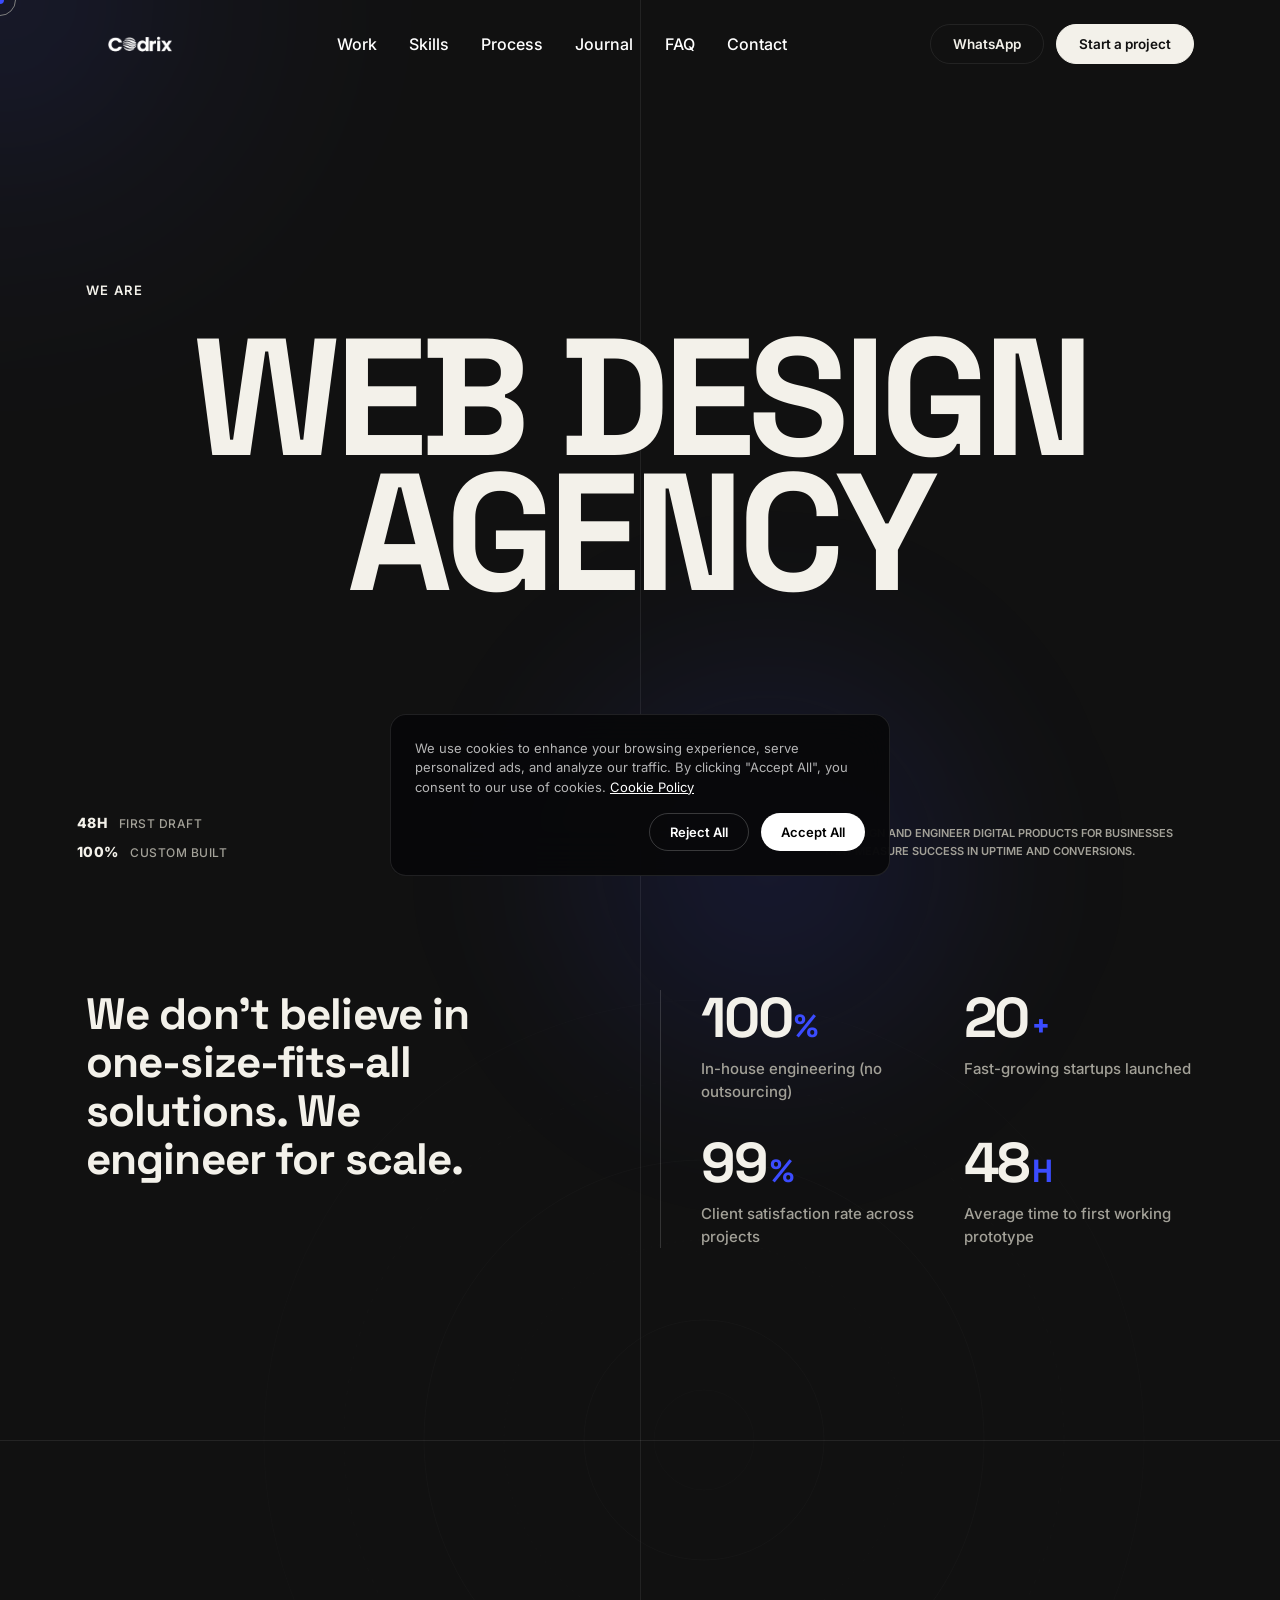
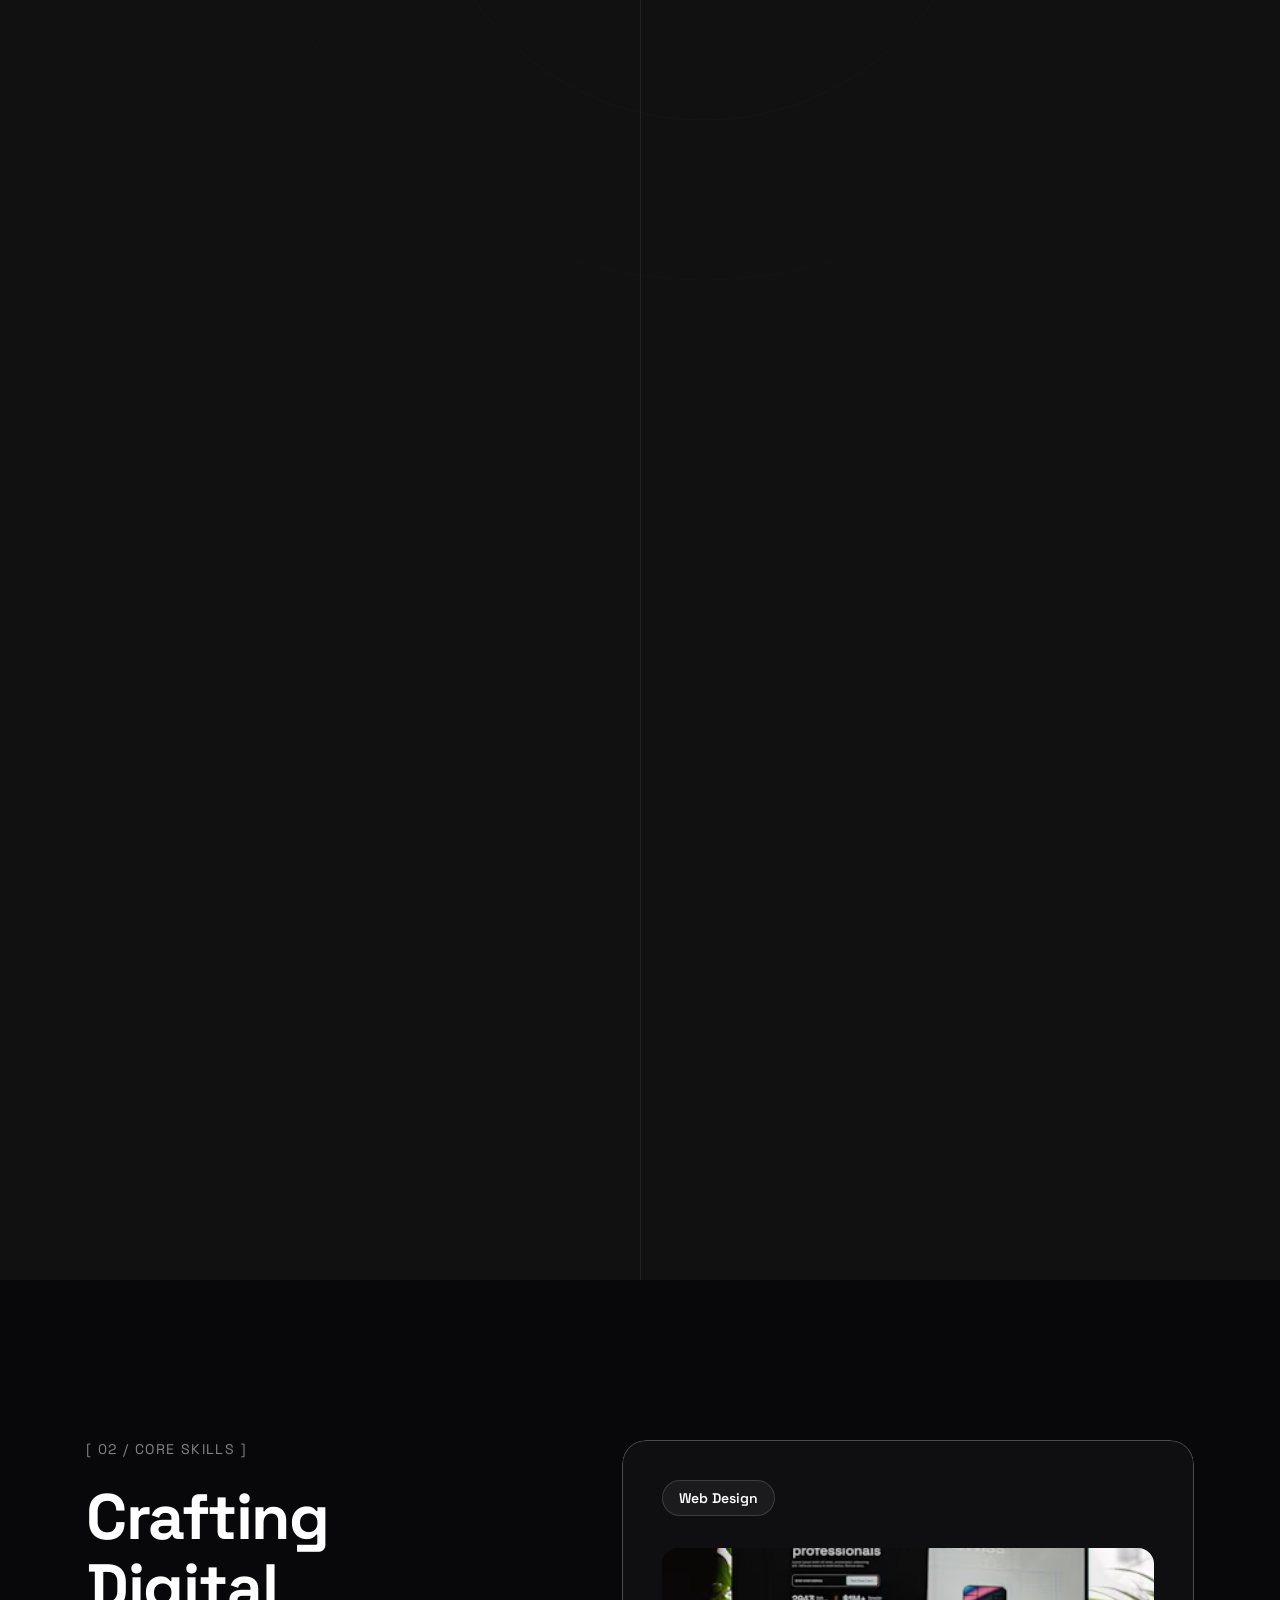
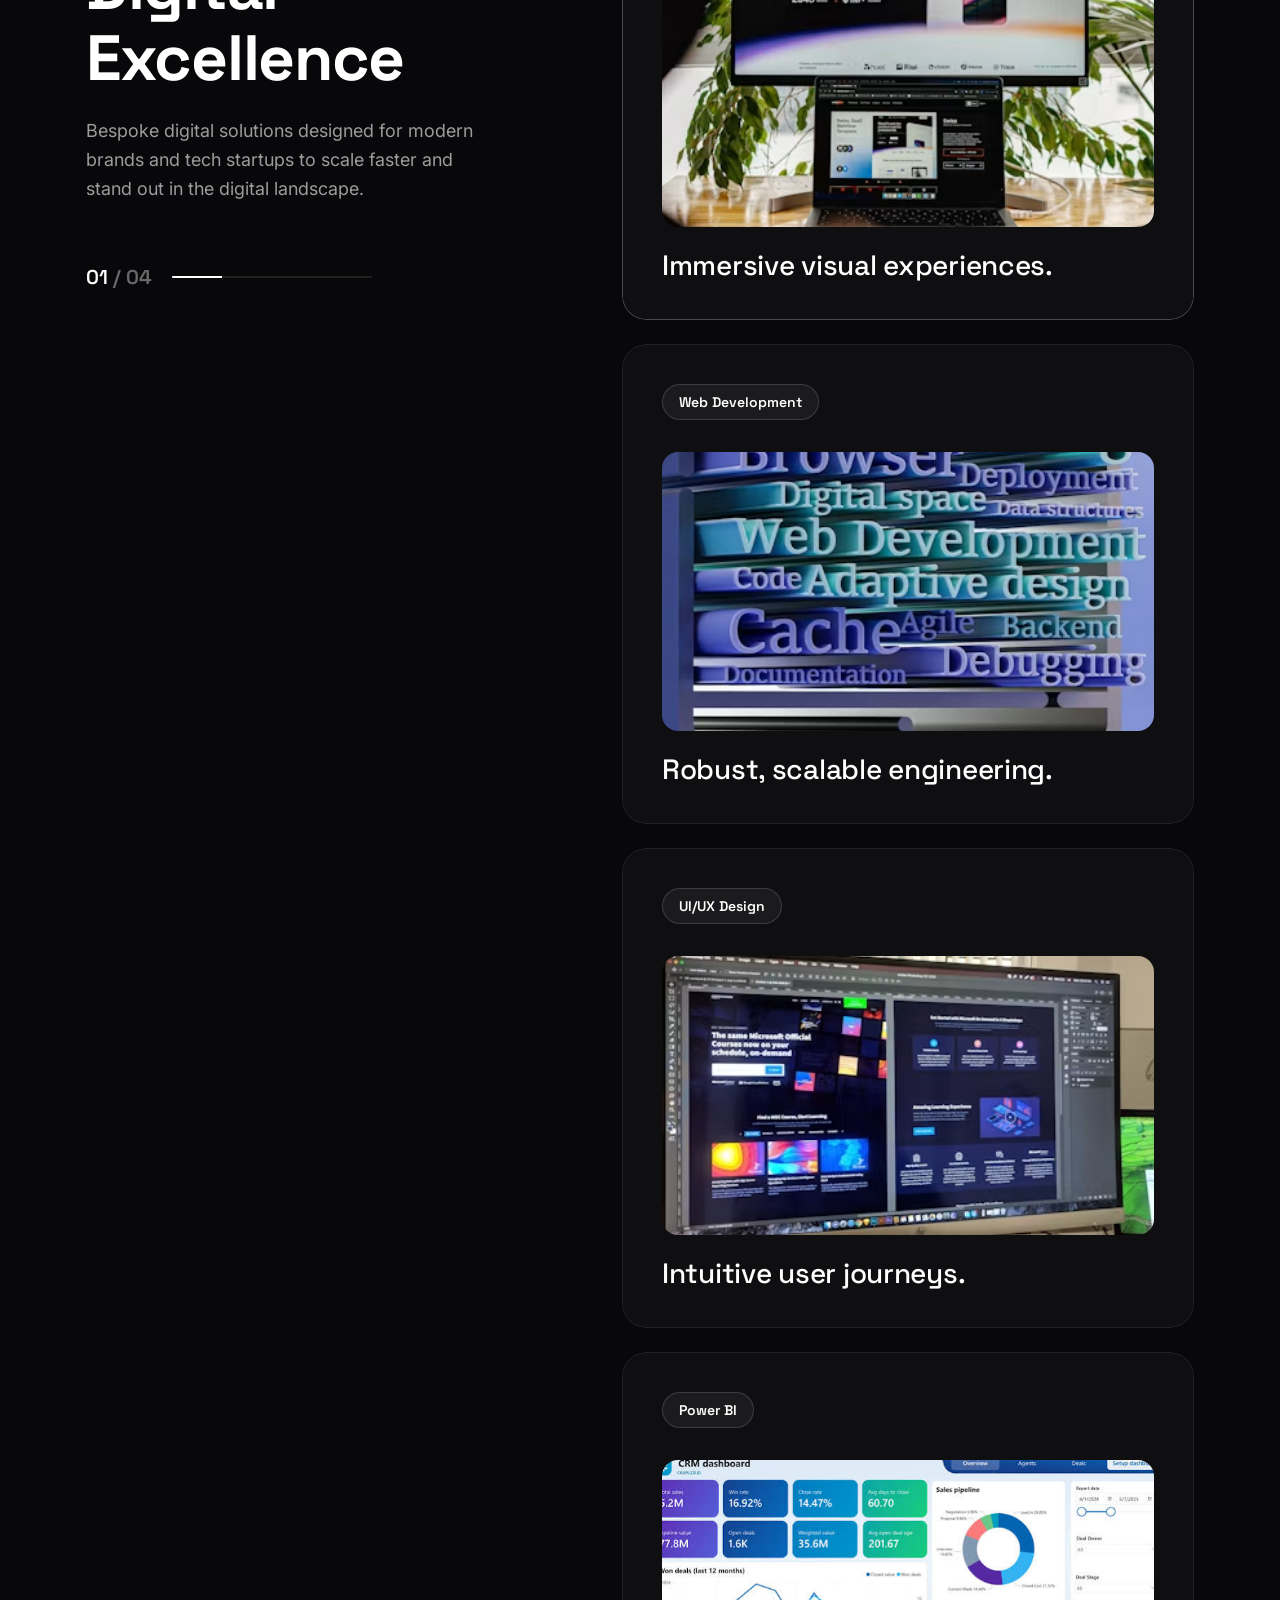
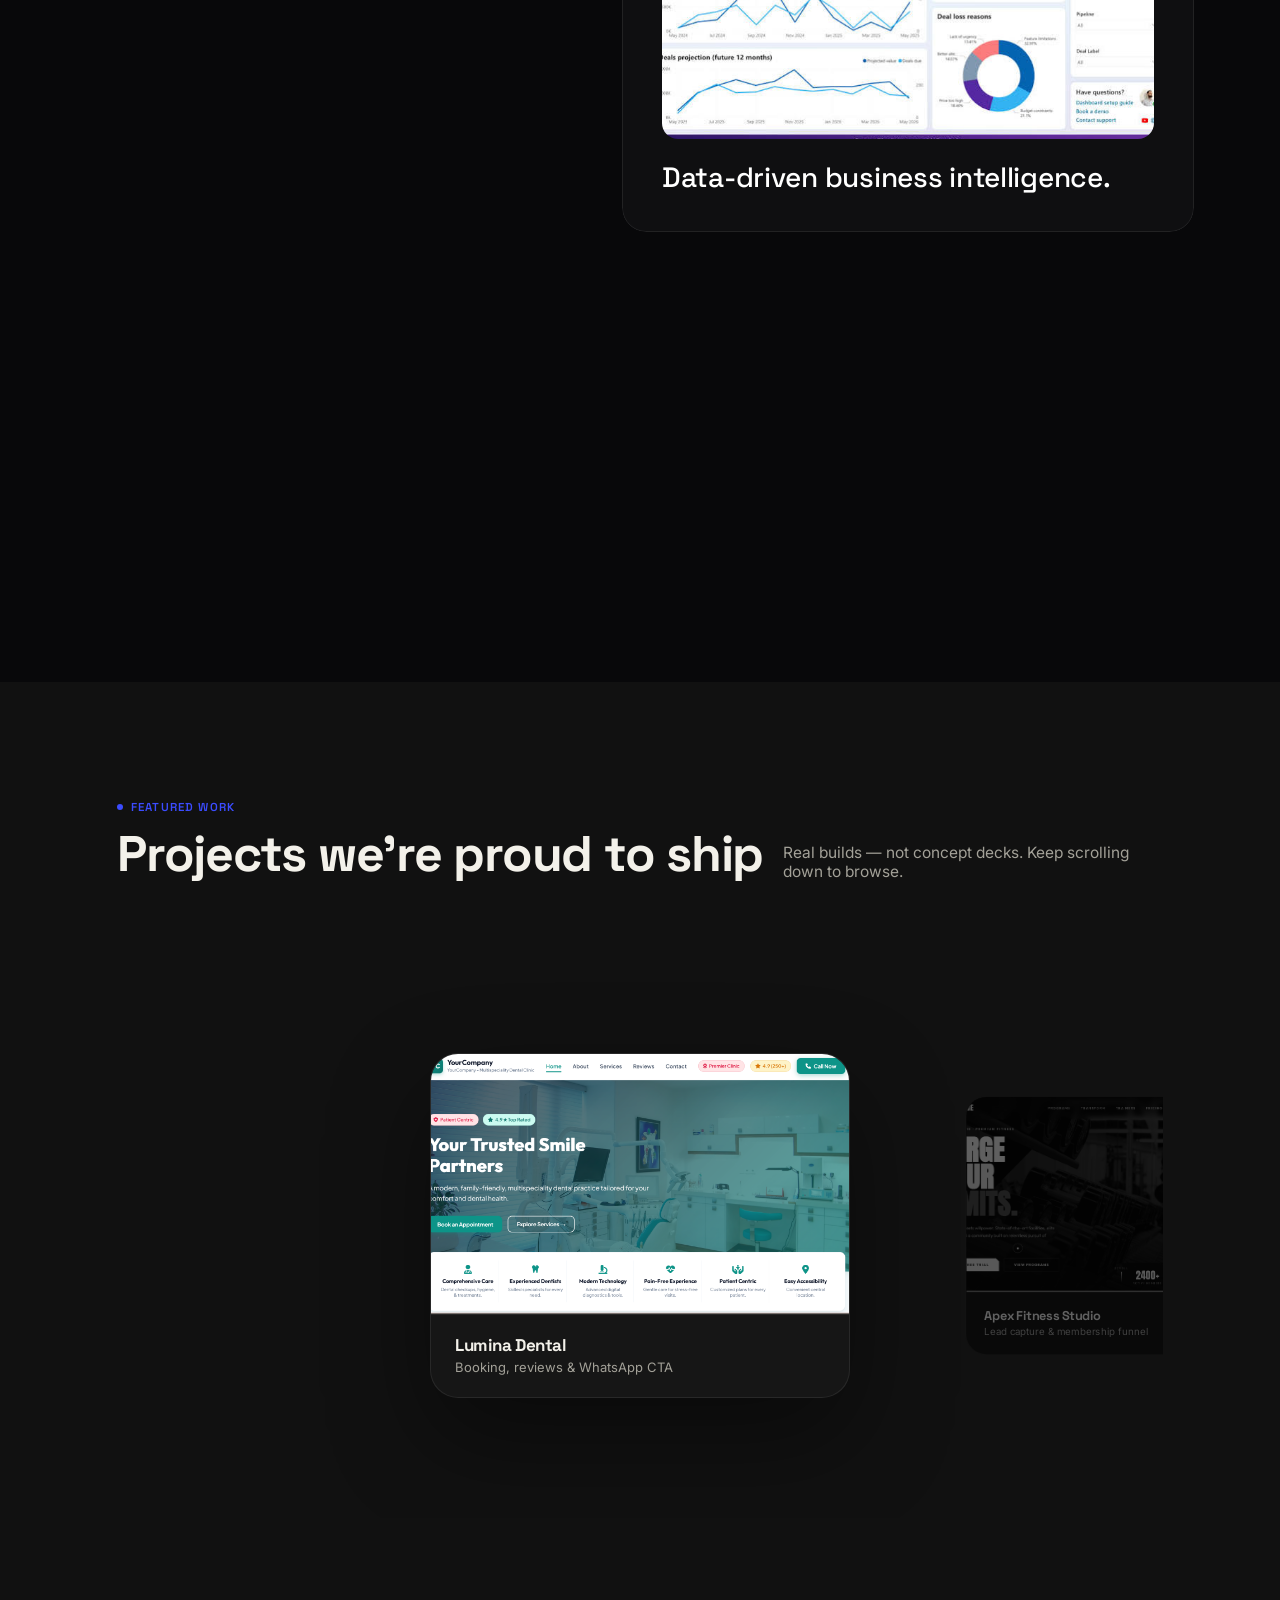
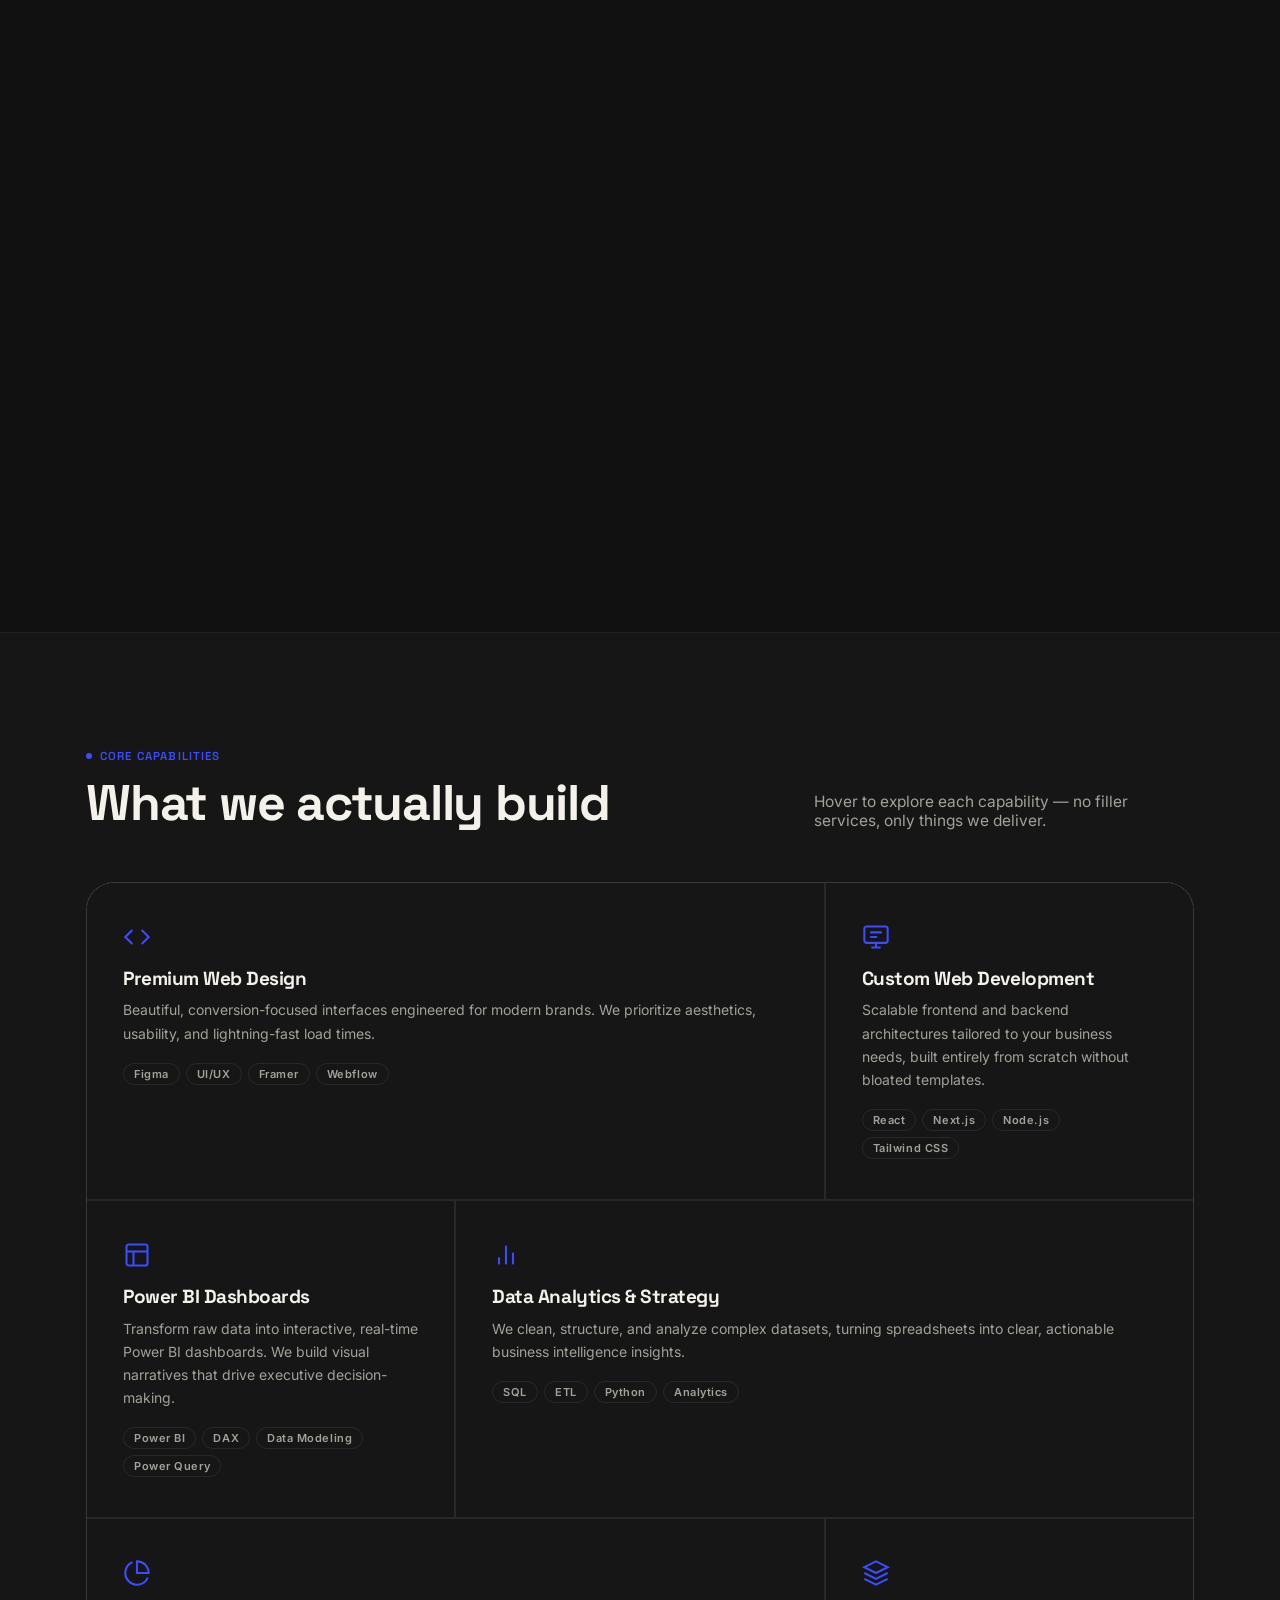
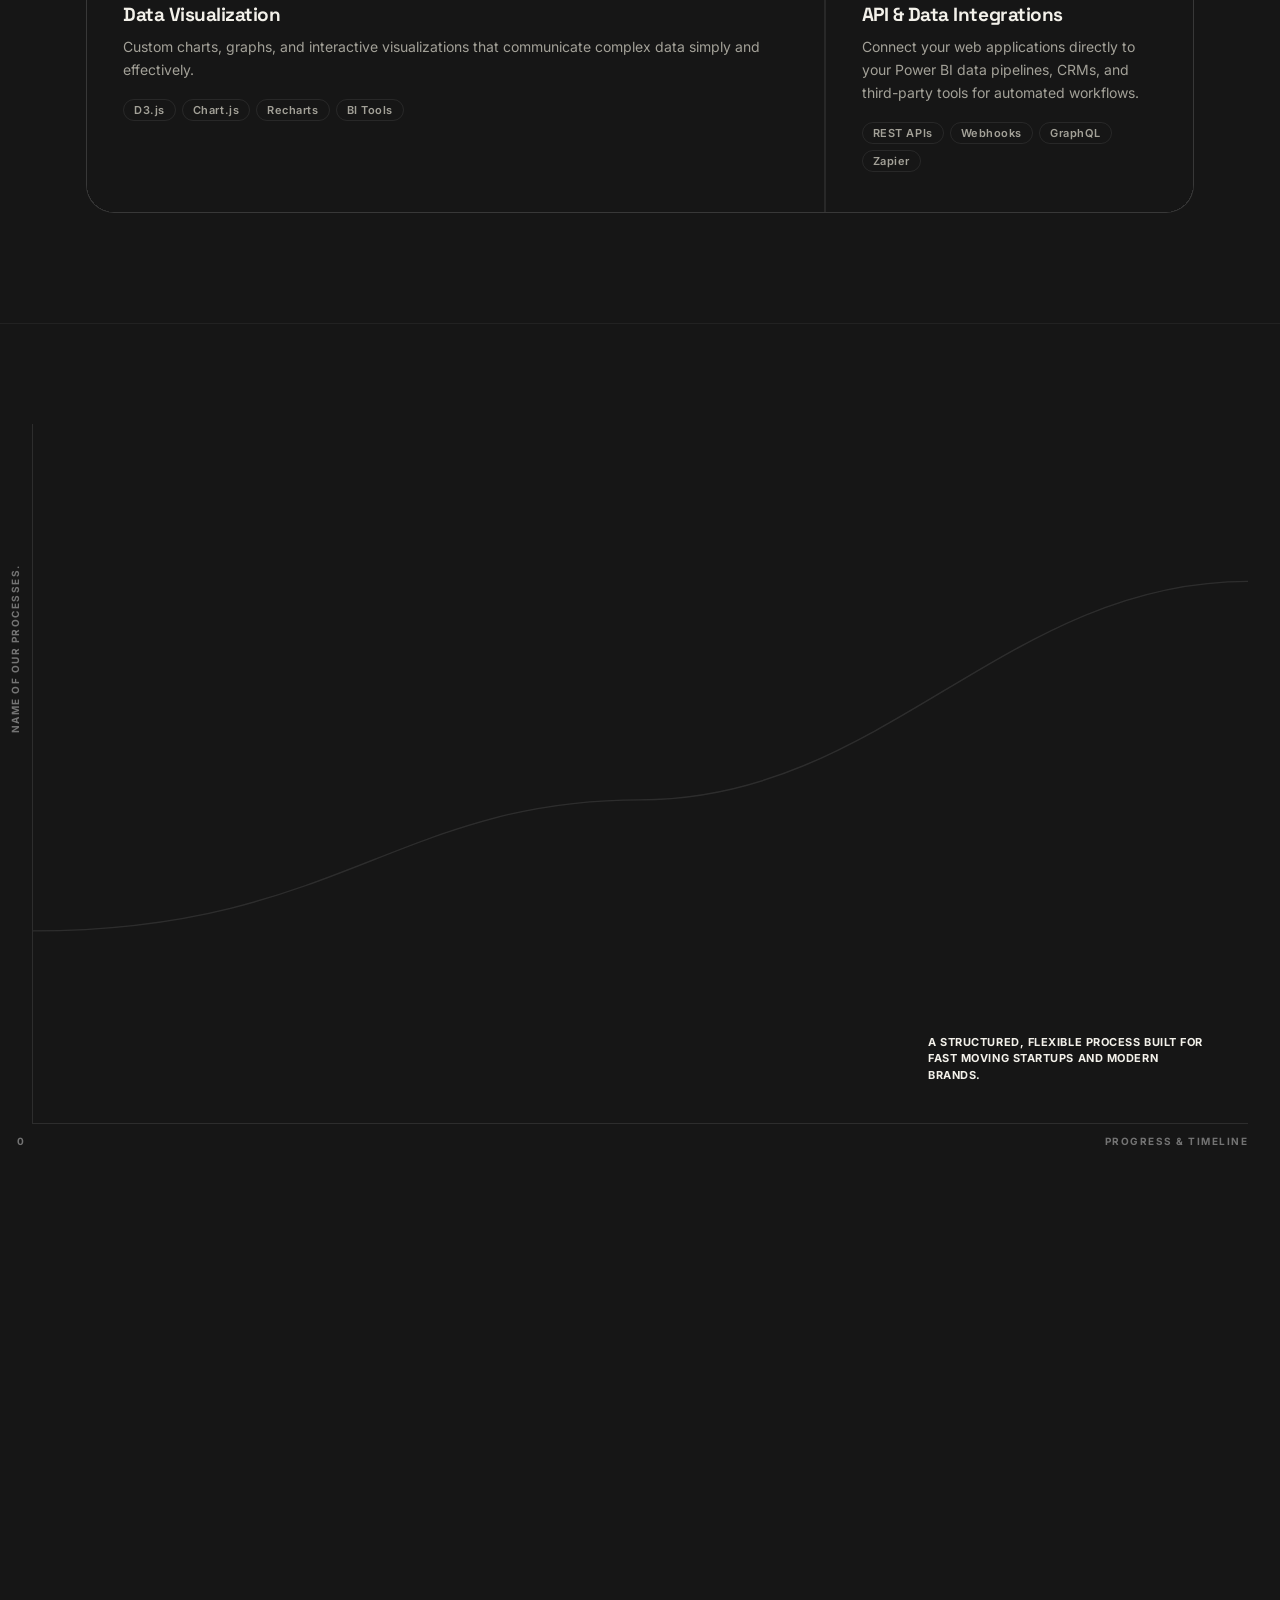
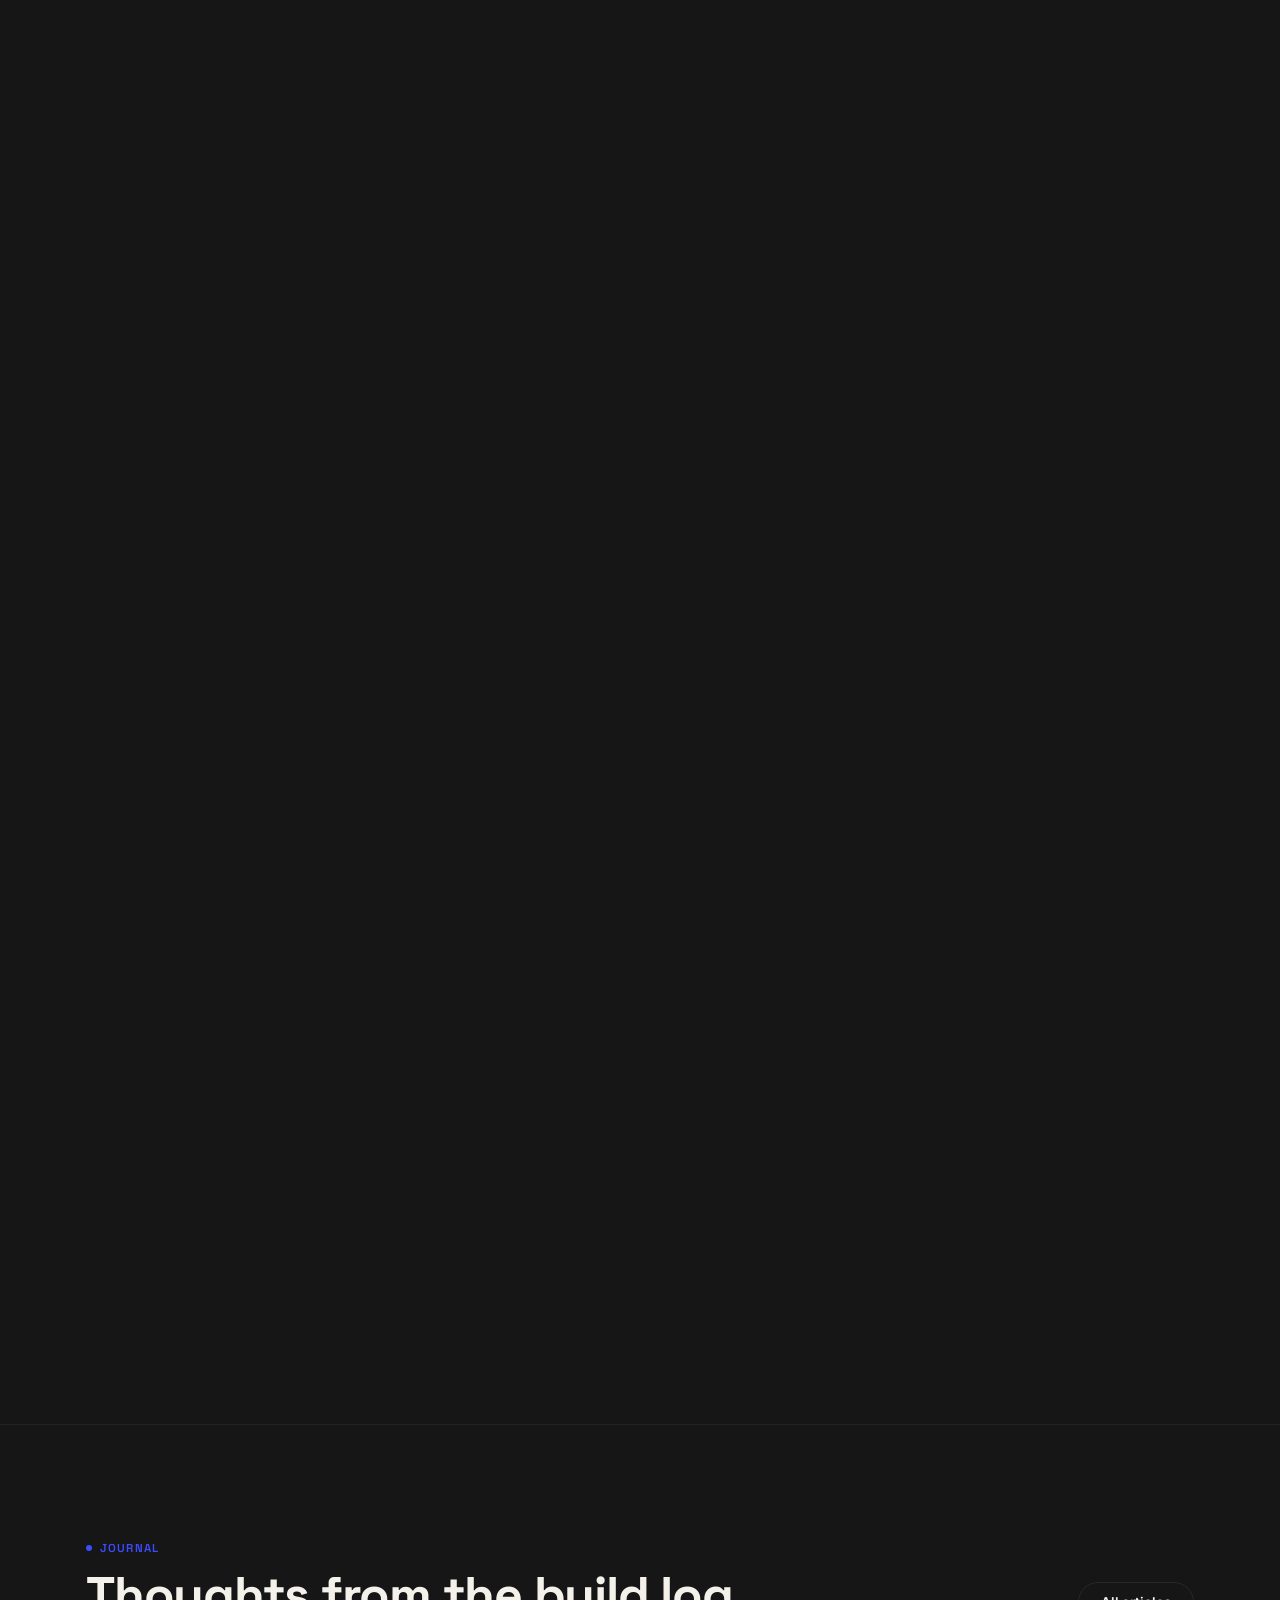
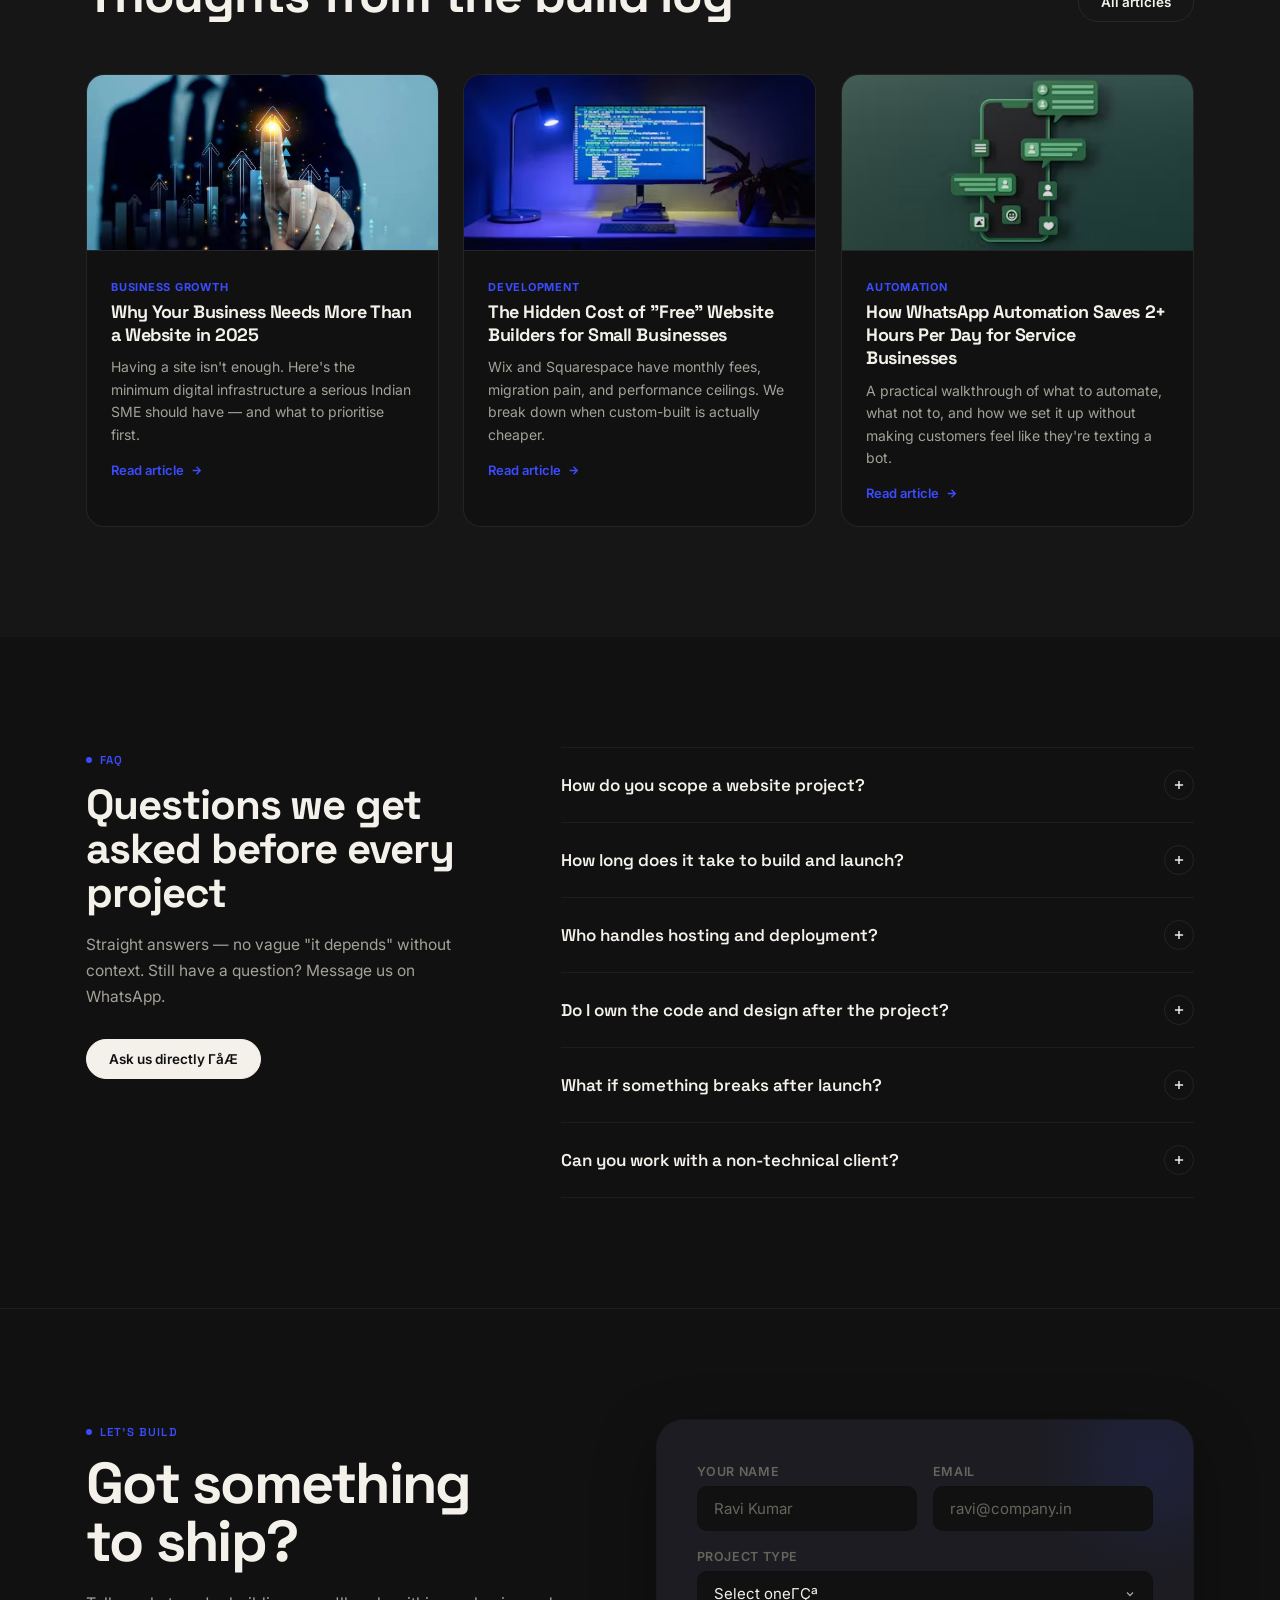
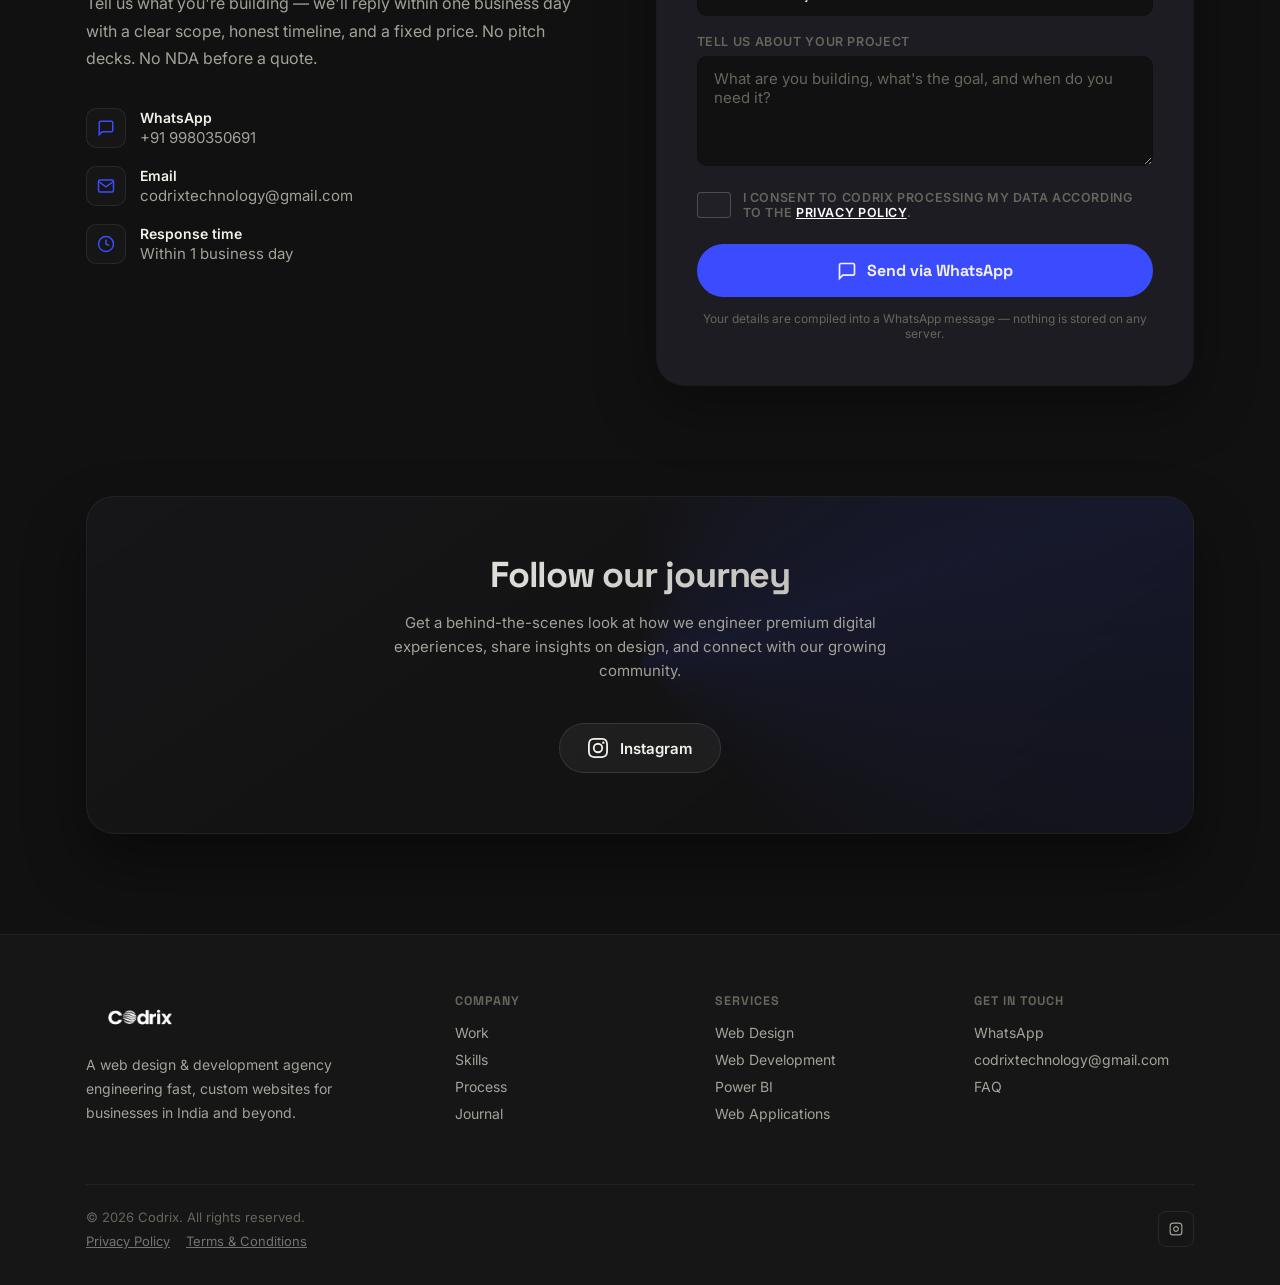
==== commit 92de0cd3: "fix: Properly convert corrupted copyright symbol without truncating files" ====
--- a/index.html
+++ b/index.html
@@ -764,7 +764,7 @@
       </div>
       <div class="footer-bottom">
         <div class="footer-legal">
-          <p>┬⌐ 2026 Codrix. All rights reserved.</p>
+          <p>&copy; 2026 Codrix. All rights reserved.</p>
           <div class="legal-links">
             <a href="pages/privacy-policy.html">Privacy Policy</a>
             <a href="pages/terms.html">Terms & Conditions</a>
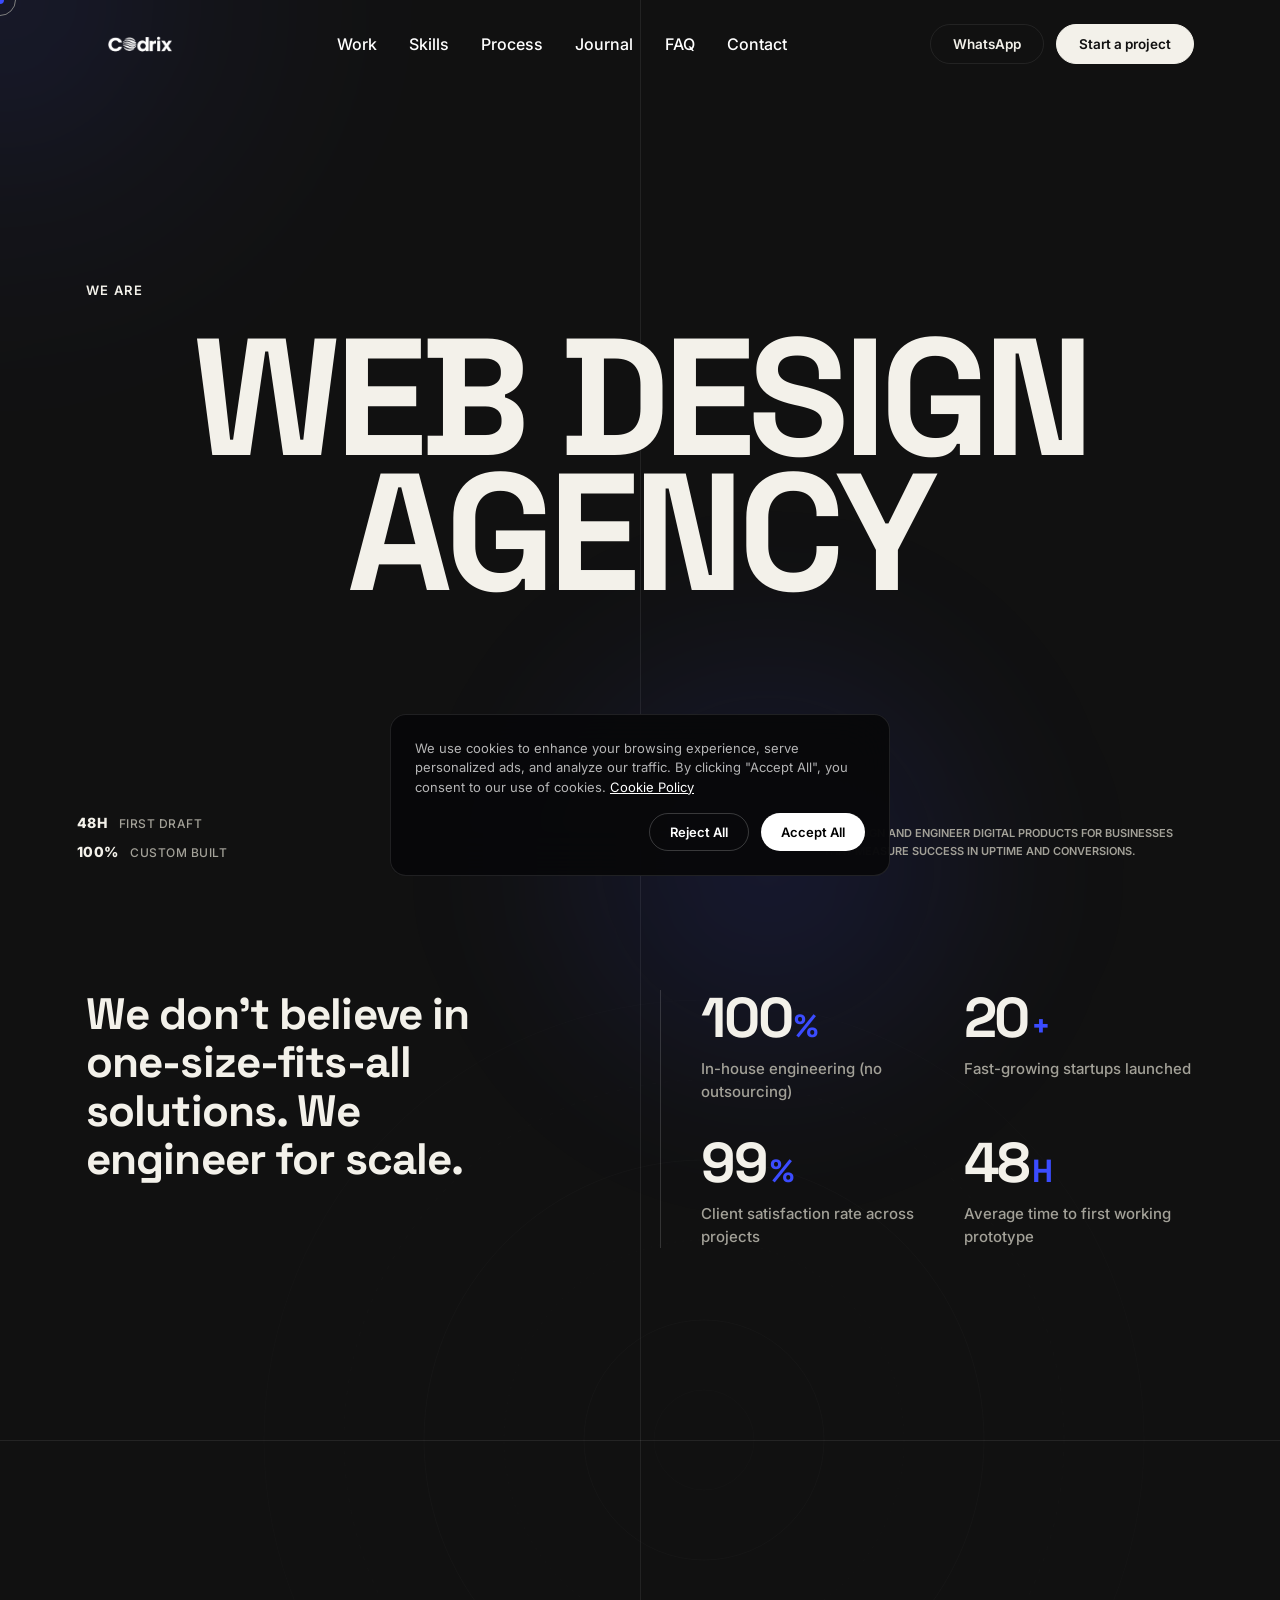
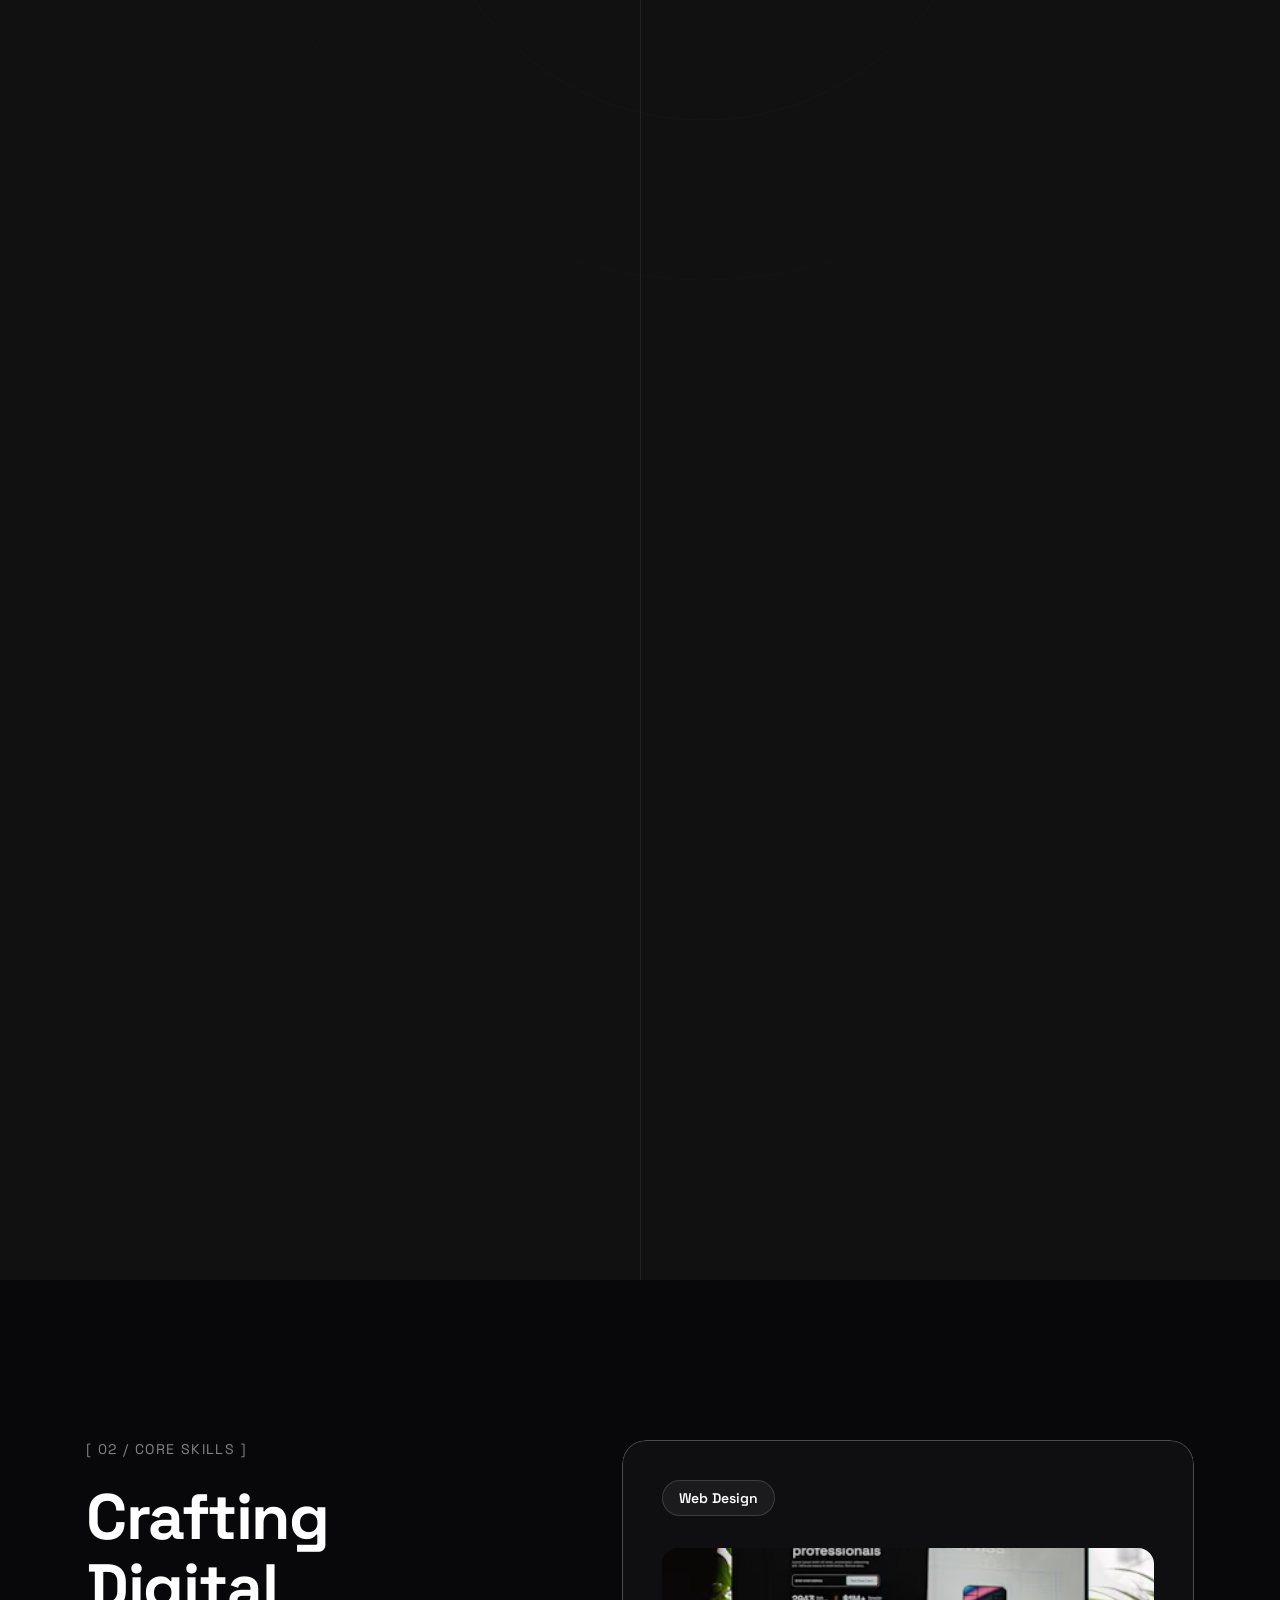
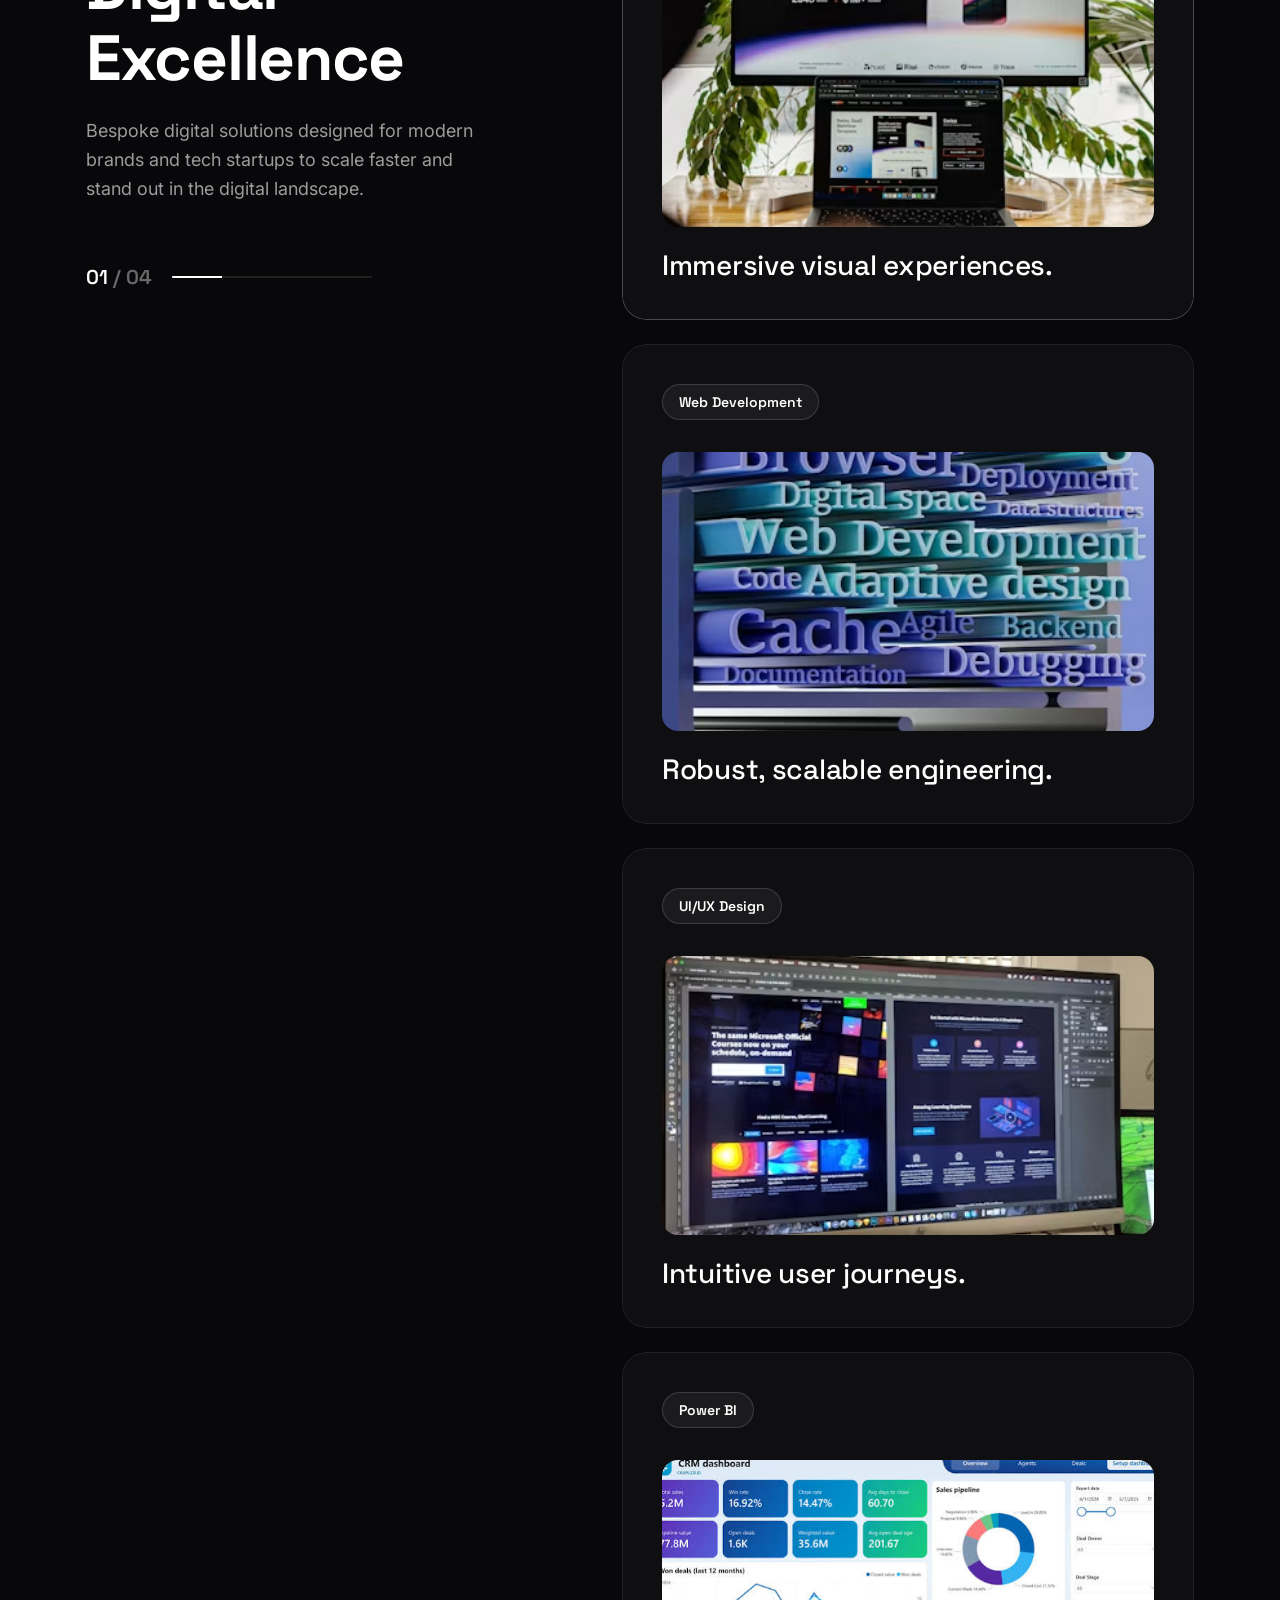
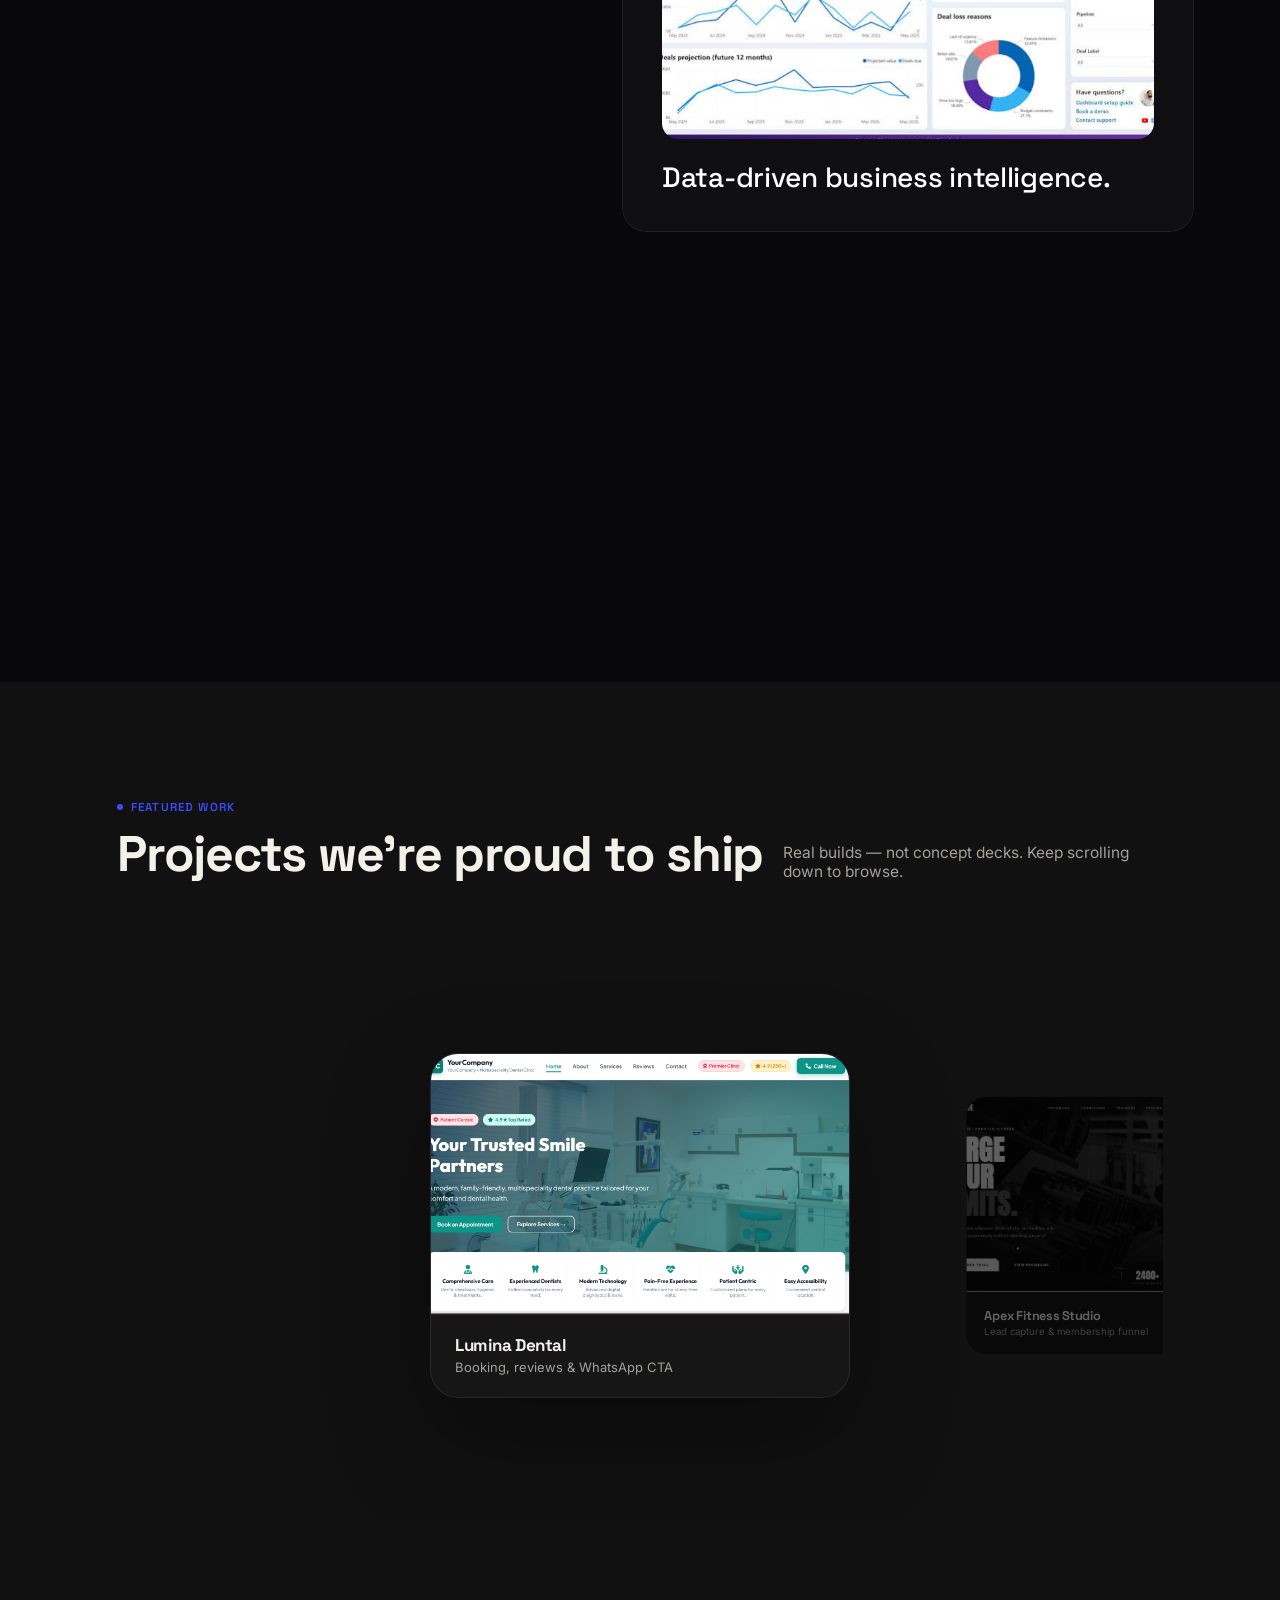
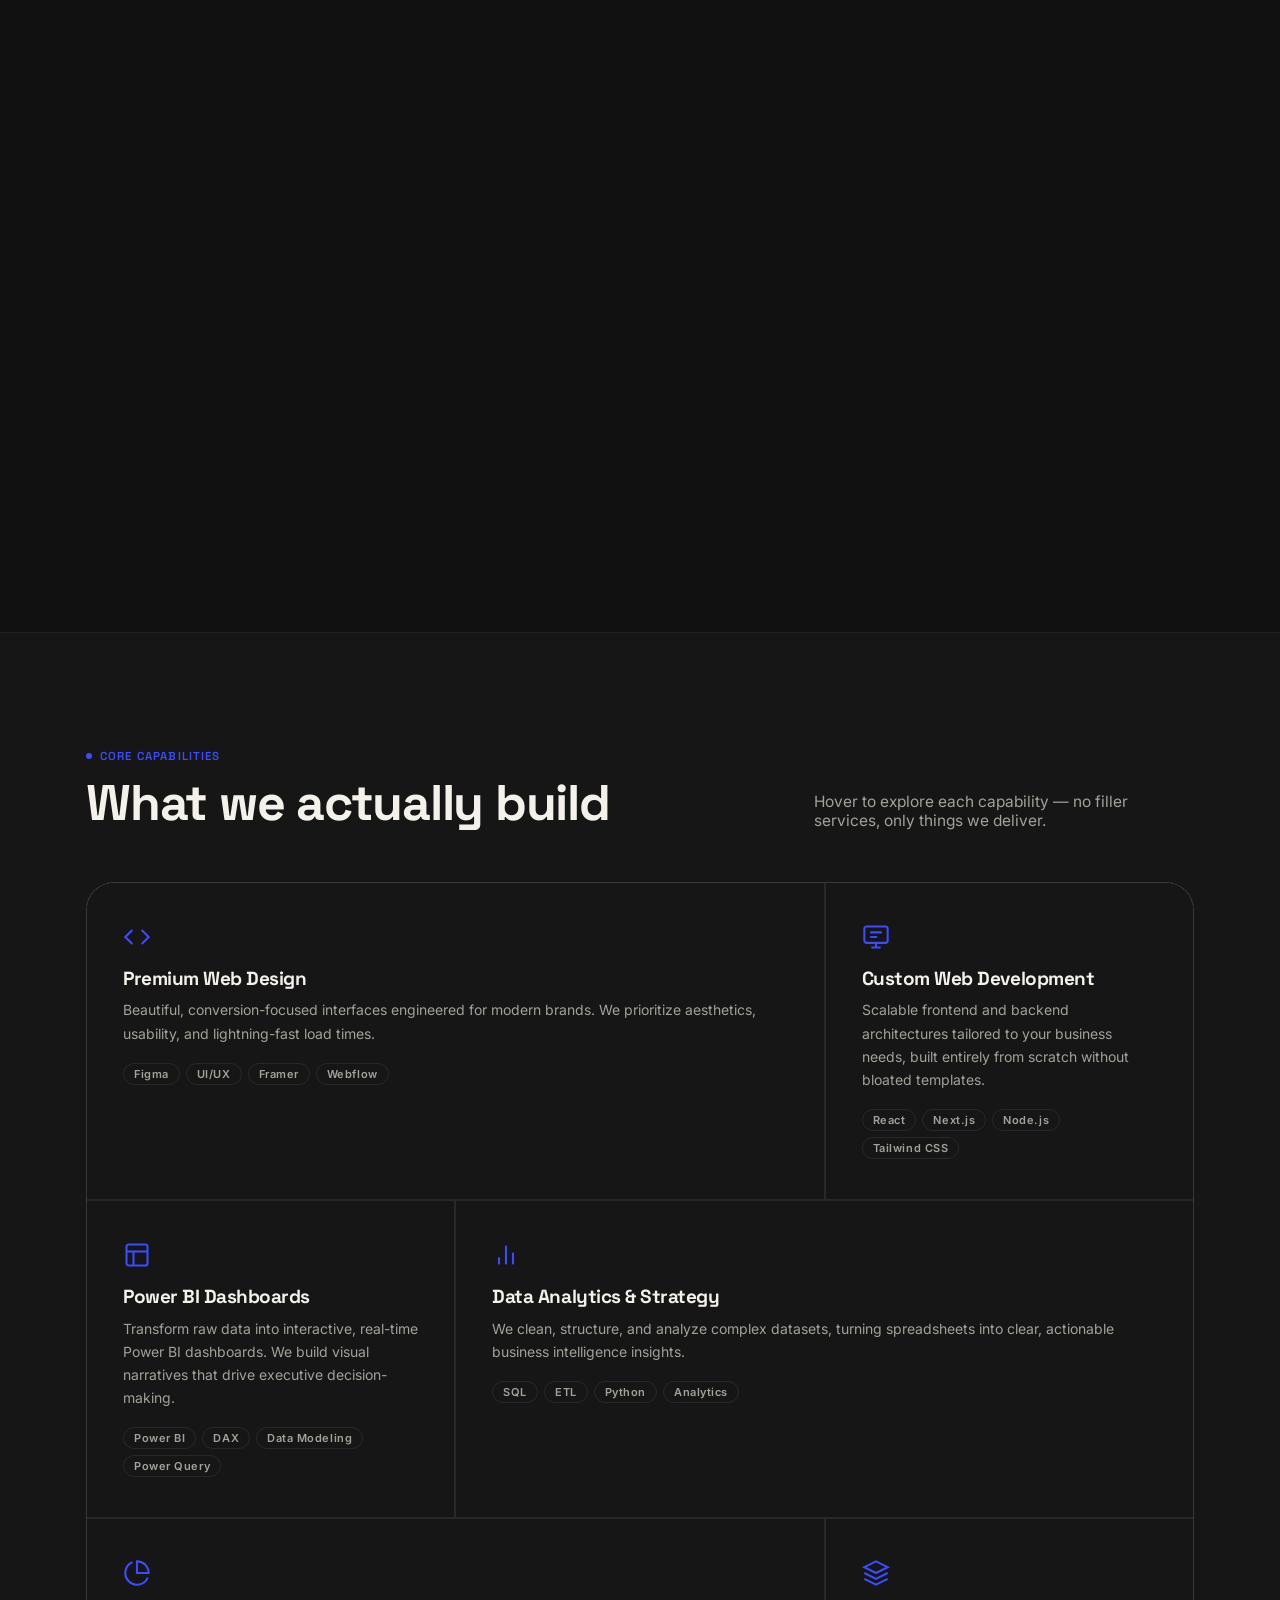
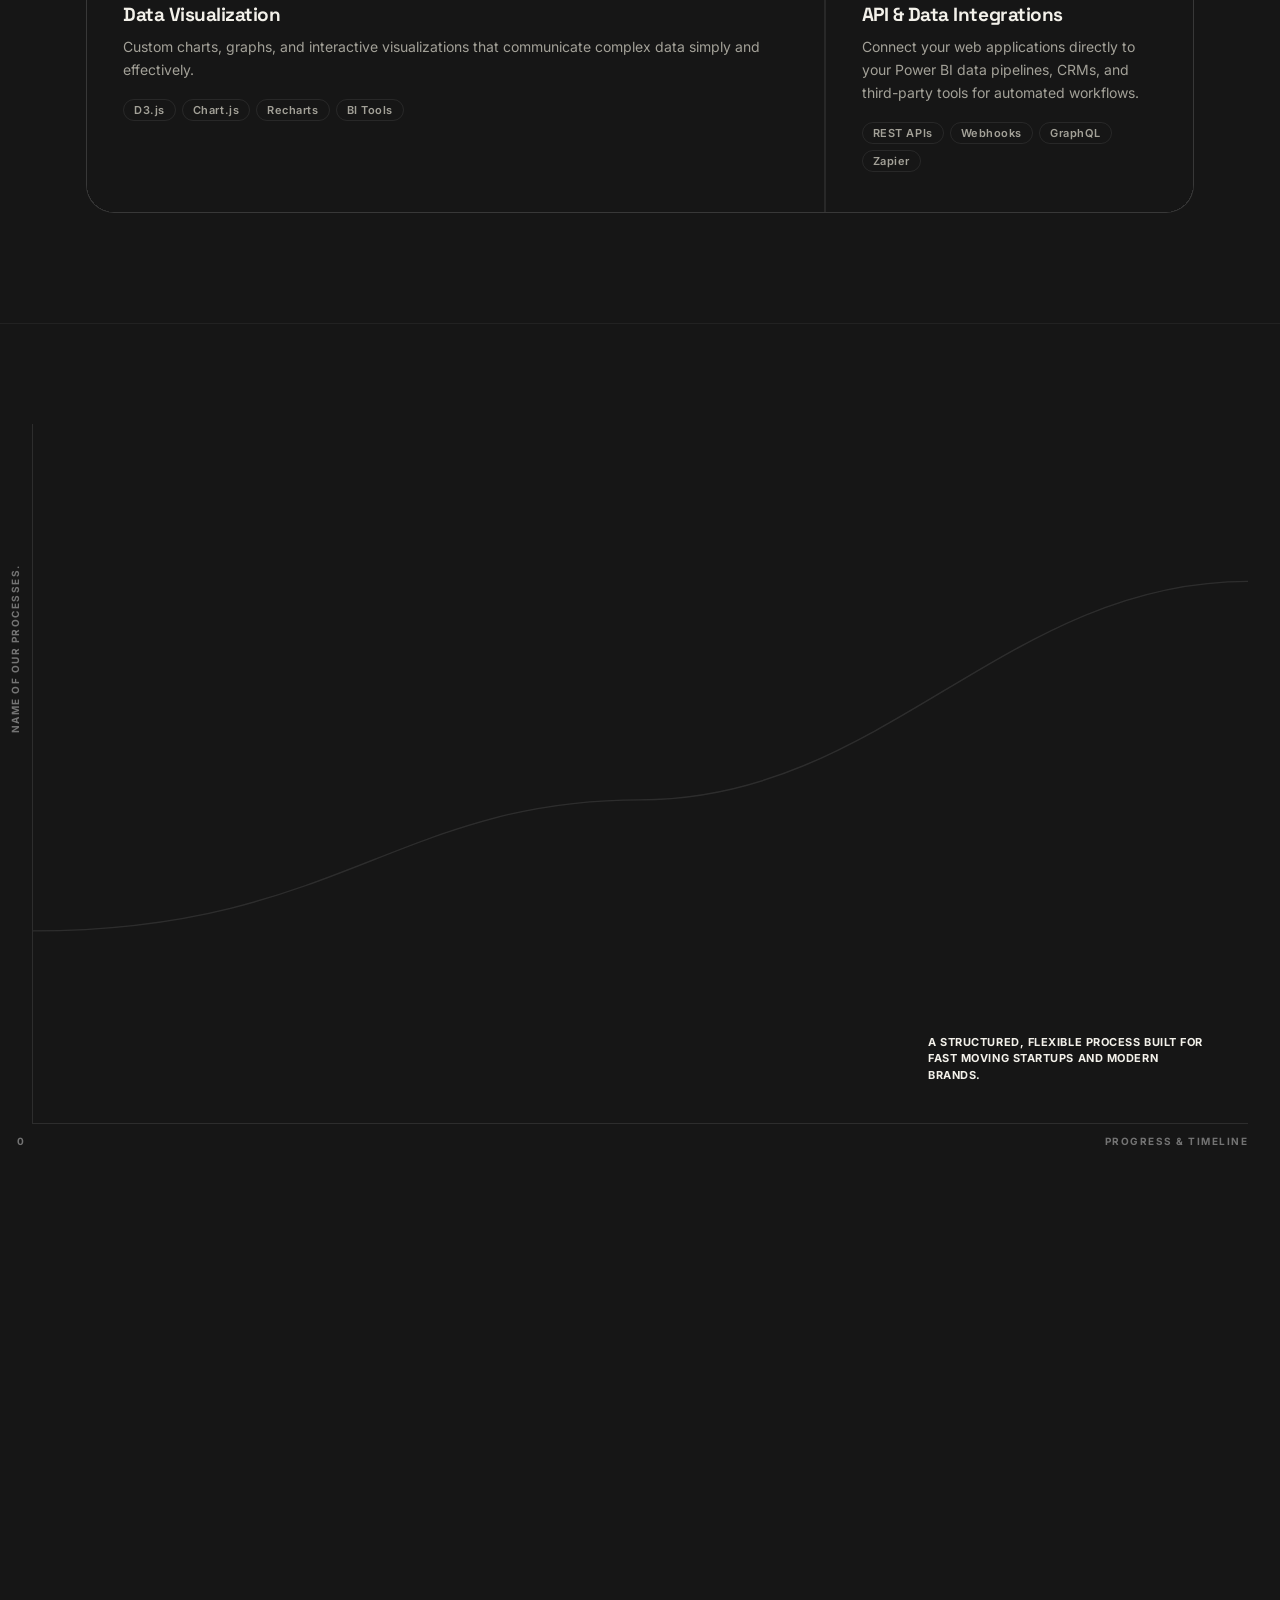
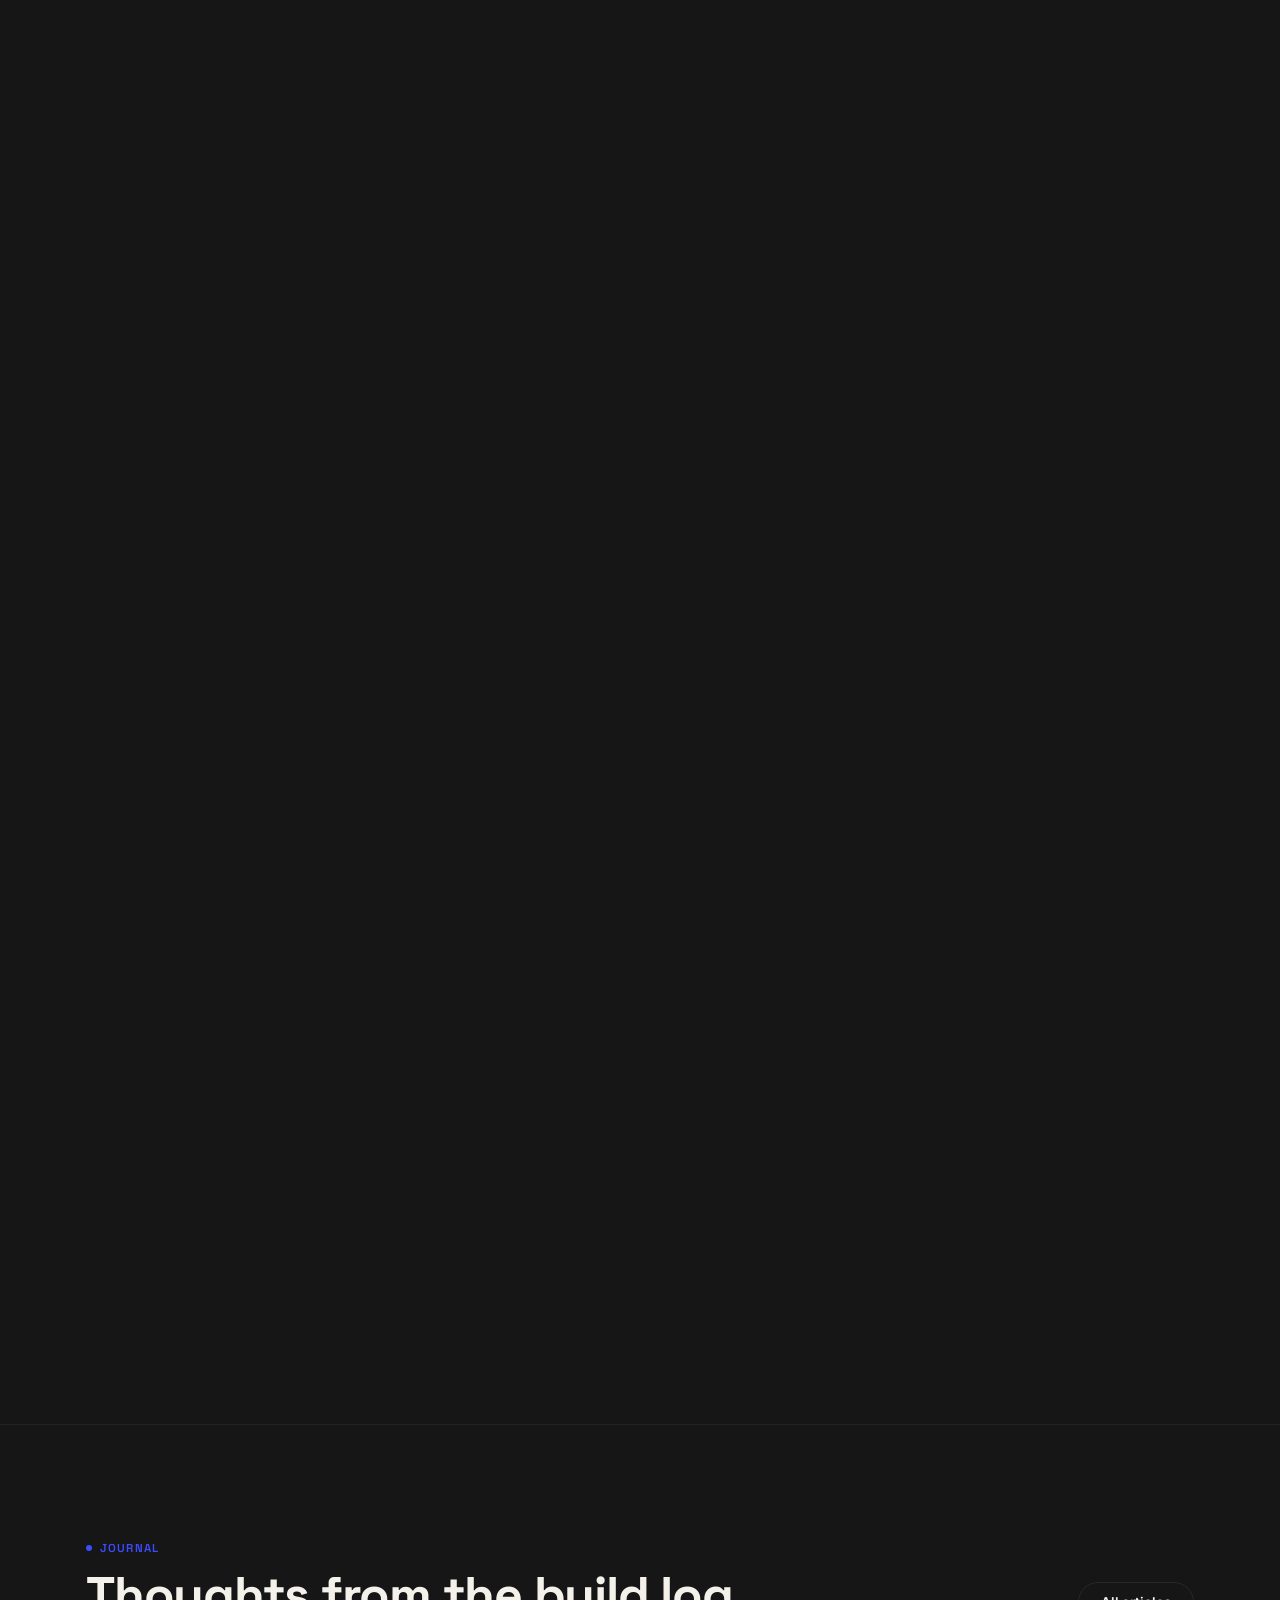
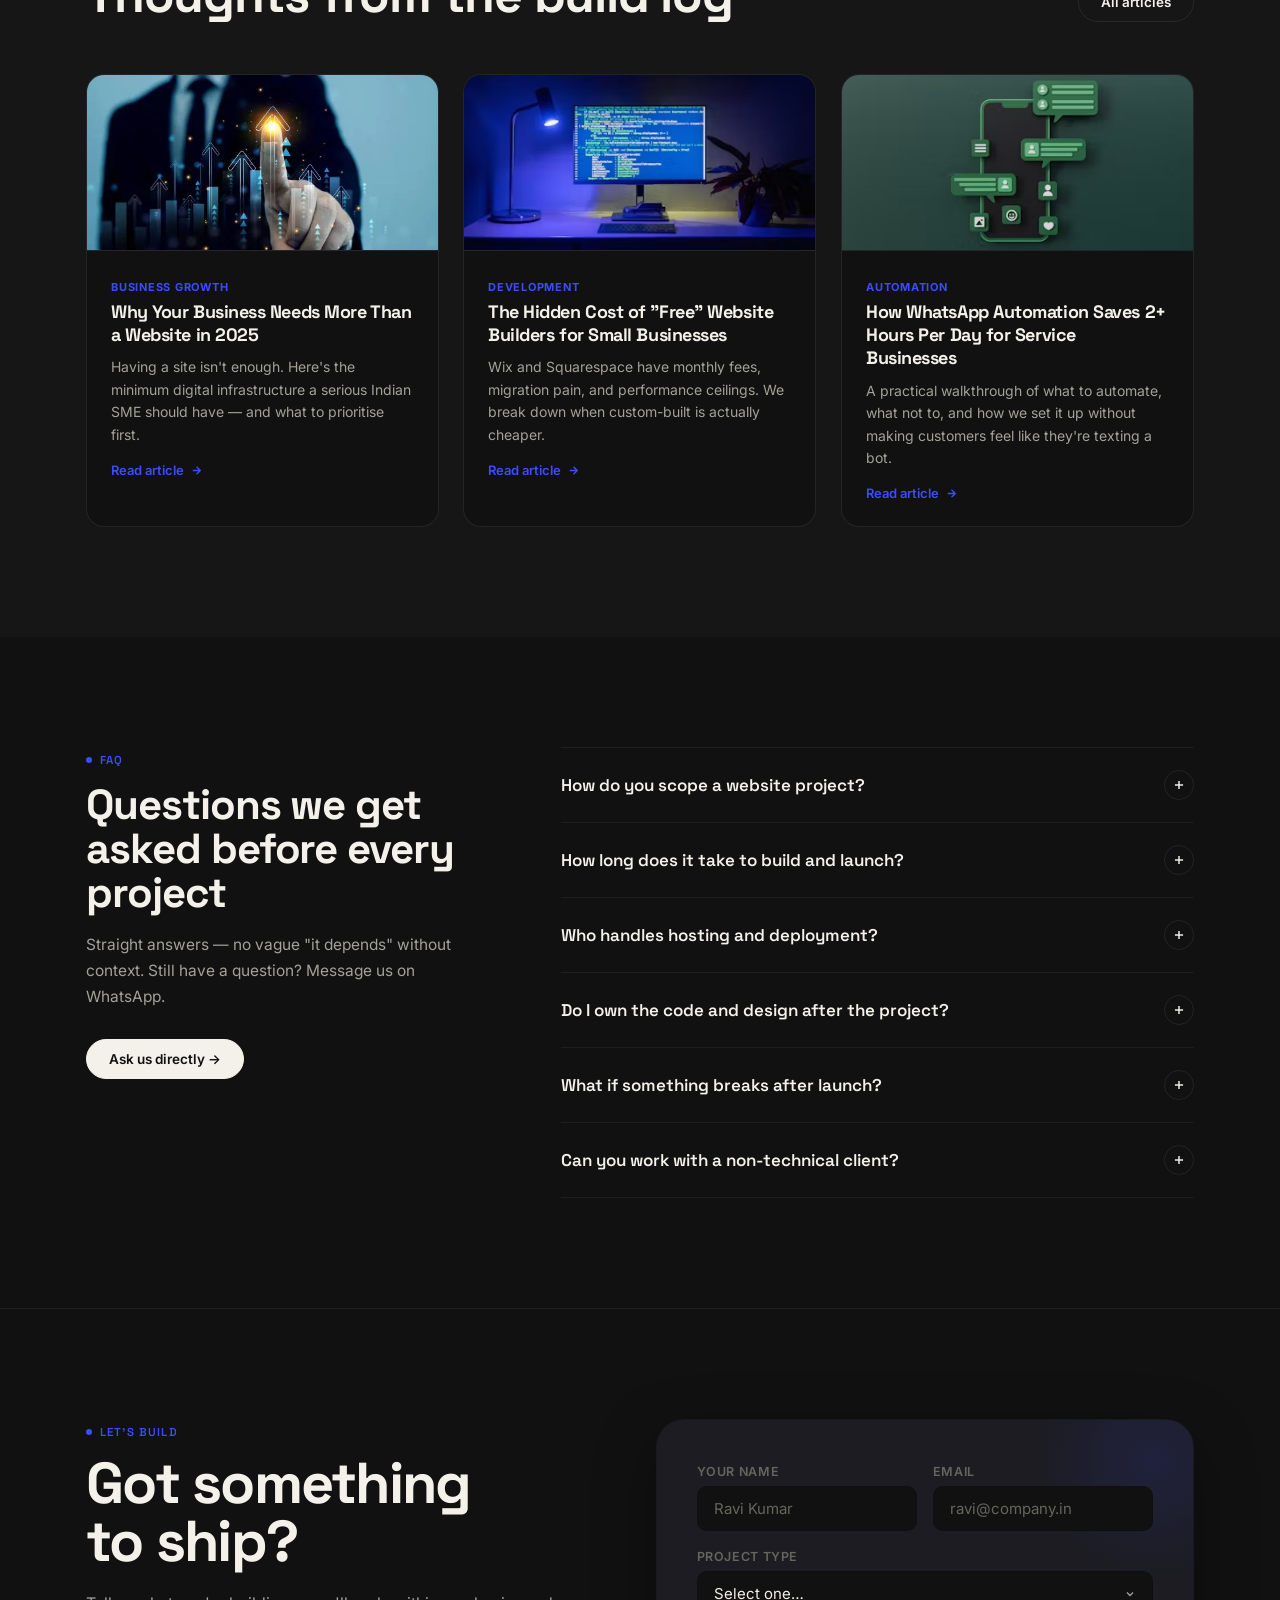
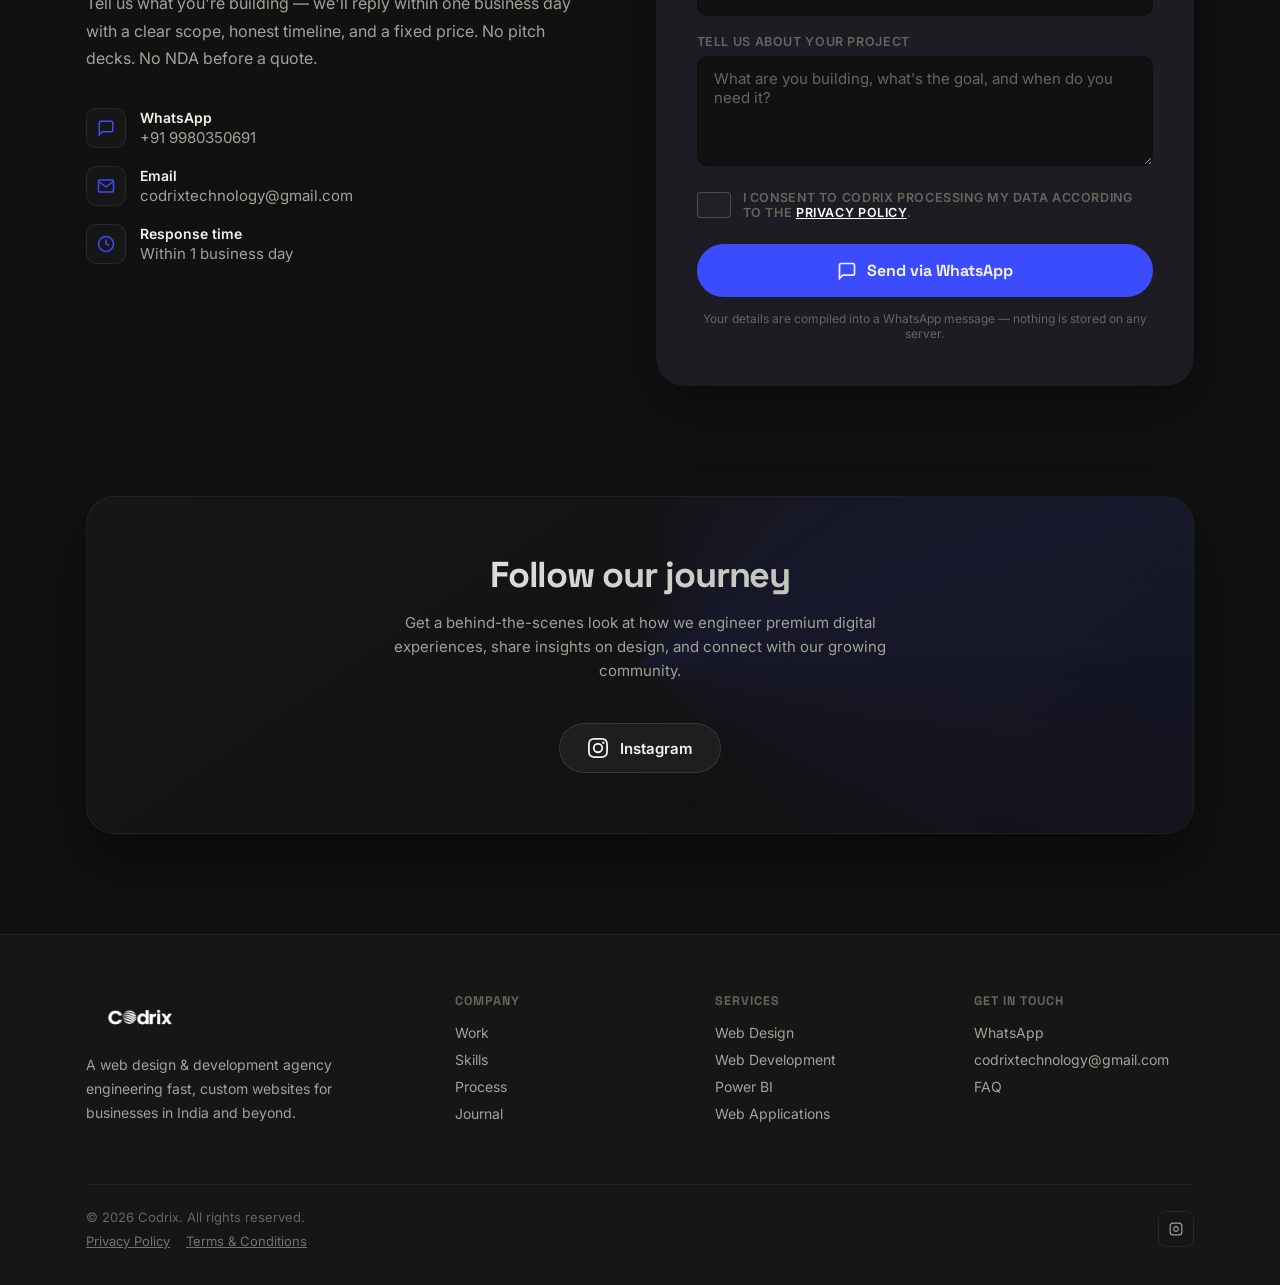
==== commit fd0e6448: "fix: Eradicate all remaining mojibake strings from index.html (ellipses, dashes, arrows)" ====
--- a/index.html
+++ b/index.html
@@ -514,7 +514,7 @@
           <p style="margin-top:16px">Straight answers &mdash; no vague "it depends" without context. Still have a question?
             Message us on WhatsApp.</p>
           <a href="https://wa.me/919980350691" class="btn btn-primary" style="margin-top:28px" target="_blank" rel="noopener noreferrer"
-            rel="noopener">Ask us directly ΓåÆ</a>
+            rel="noopener">Ask us directly &rarr;</a>
         </div>
         <div class="faq-list reveal reveal-delay-2">
           <div class="faq-item" data-faq>
@@ -541,8 +541,8 @@
             </div>
             <div class="faq-body">
               <div class="faq-body-inner">
-                <p>A focused marketing website: 1ΓÇô2 weeks. A multi-page site with integrations: 2ΓÇô4 weeks. Custom
-                  software is scoped project-by-project &mdash; typically 4ΓÇô8 weeks for a first working version. We provide a
+                <p>A focused marketing website: 1&ndash;2 weeks. A multi-page site with integrations: 2&ndash;4 weeks. Custom
+                  software is scoped project-by-project &mdash; typically 4&ndash;8 weeks for a first working version. We provide a
                   timeline in writing before work begins, and we respect it.</p>
               </div>
             </div>
@@ -664,7 +664,7 @@
               <label>Project type</label>
               <input type="hidden" id="cf-project" name="project" value="">
               <div class="custom-select-trigger" tabindex="0">
-                <span id="cf-project-text">Select oneΓÇª</span>
+                <span id="cf-project-text">Select one&hellip;</span>
                 <svg width="12" height="12" viewBox="0 0 24 24" fill="none" stroke="#A3A198" stroke-width="2.5"><polyline points="6 9 12 15 18 9"/></svg>
               </div>
               <ul class="custom-select-options" role="listbox">
@@ -706,7 +706,7 @@
             <div class="cf-success-icon">
               <svg width="26" height="26" viewBox="0 0 24 24" fill="none" stroke="var(--blue)" stroke-width="2.5"><polyline points="20 6 9 17 4 12"/></svg>
             </div>
-            <h3>Opening WhatsAppΓÇª</h3>
+            <h3>Opening WhatsApp&hellip;</h3>
             <p>Your message is pre-filled and ready to send. Just hit send in WhatsApp!</p>
           </div>
         </div>
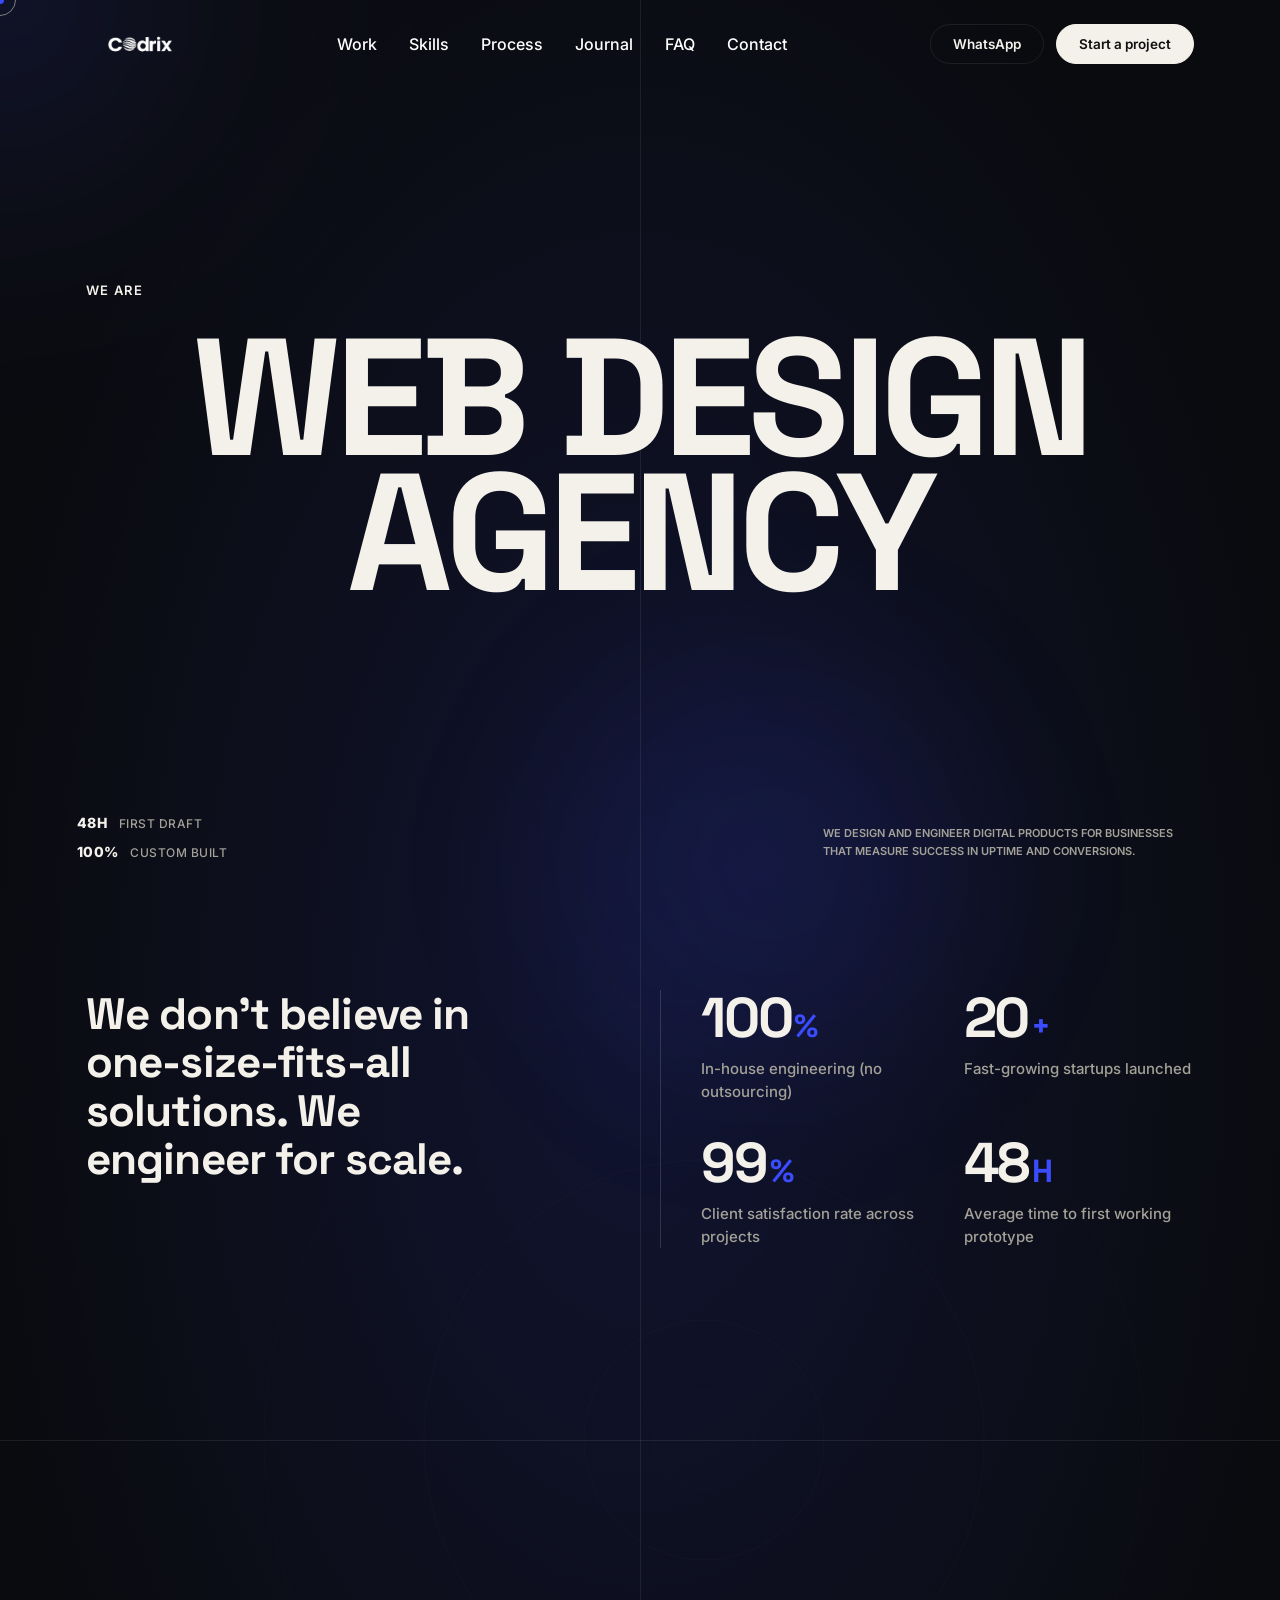
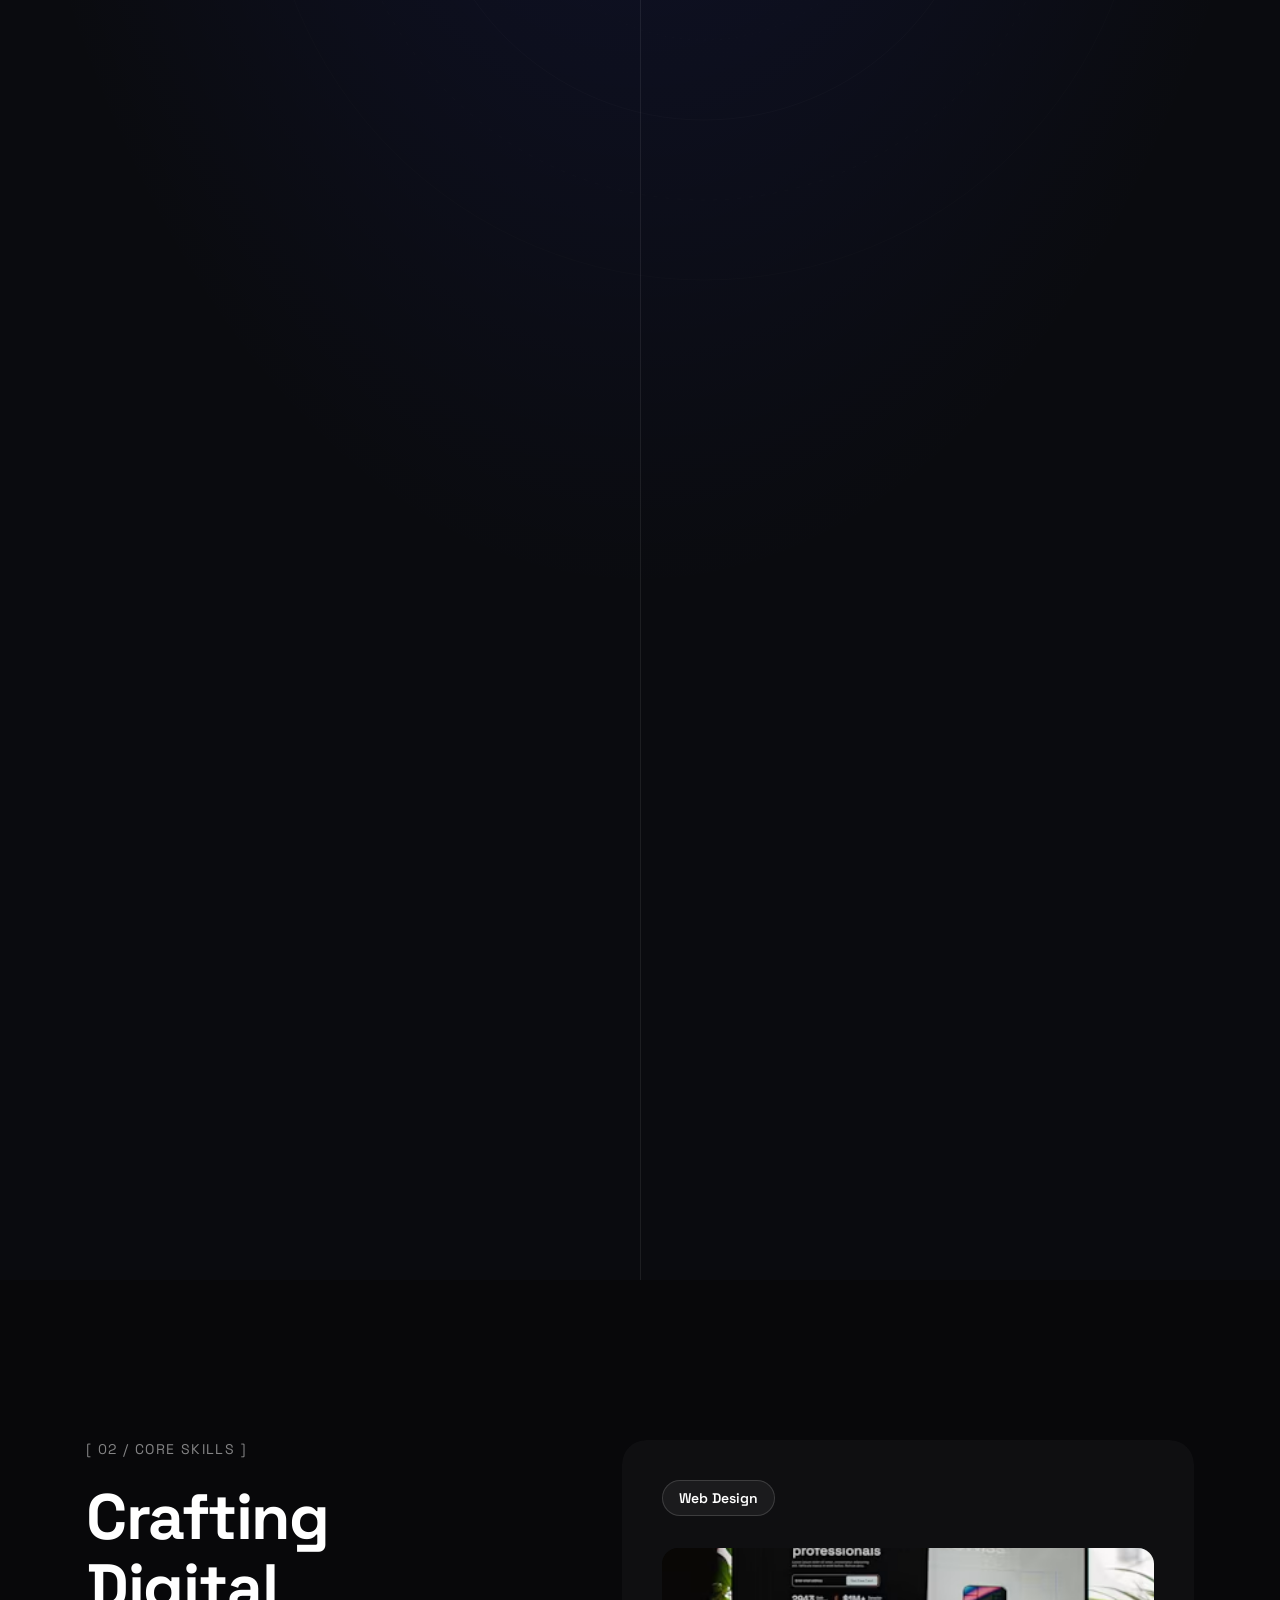
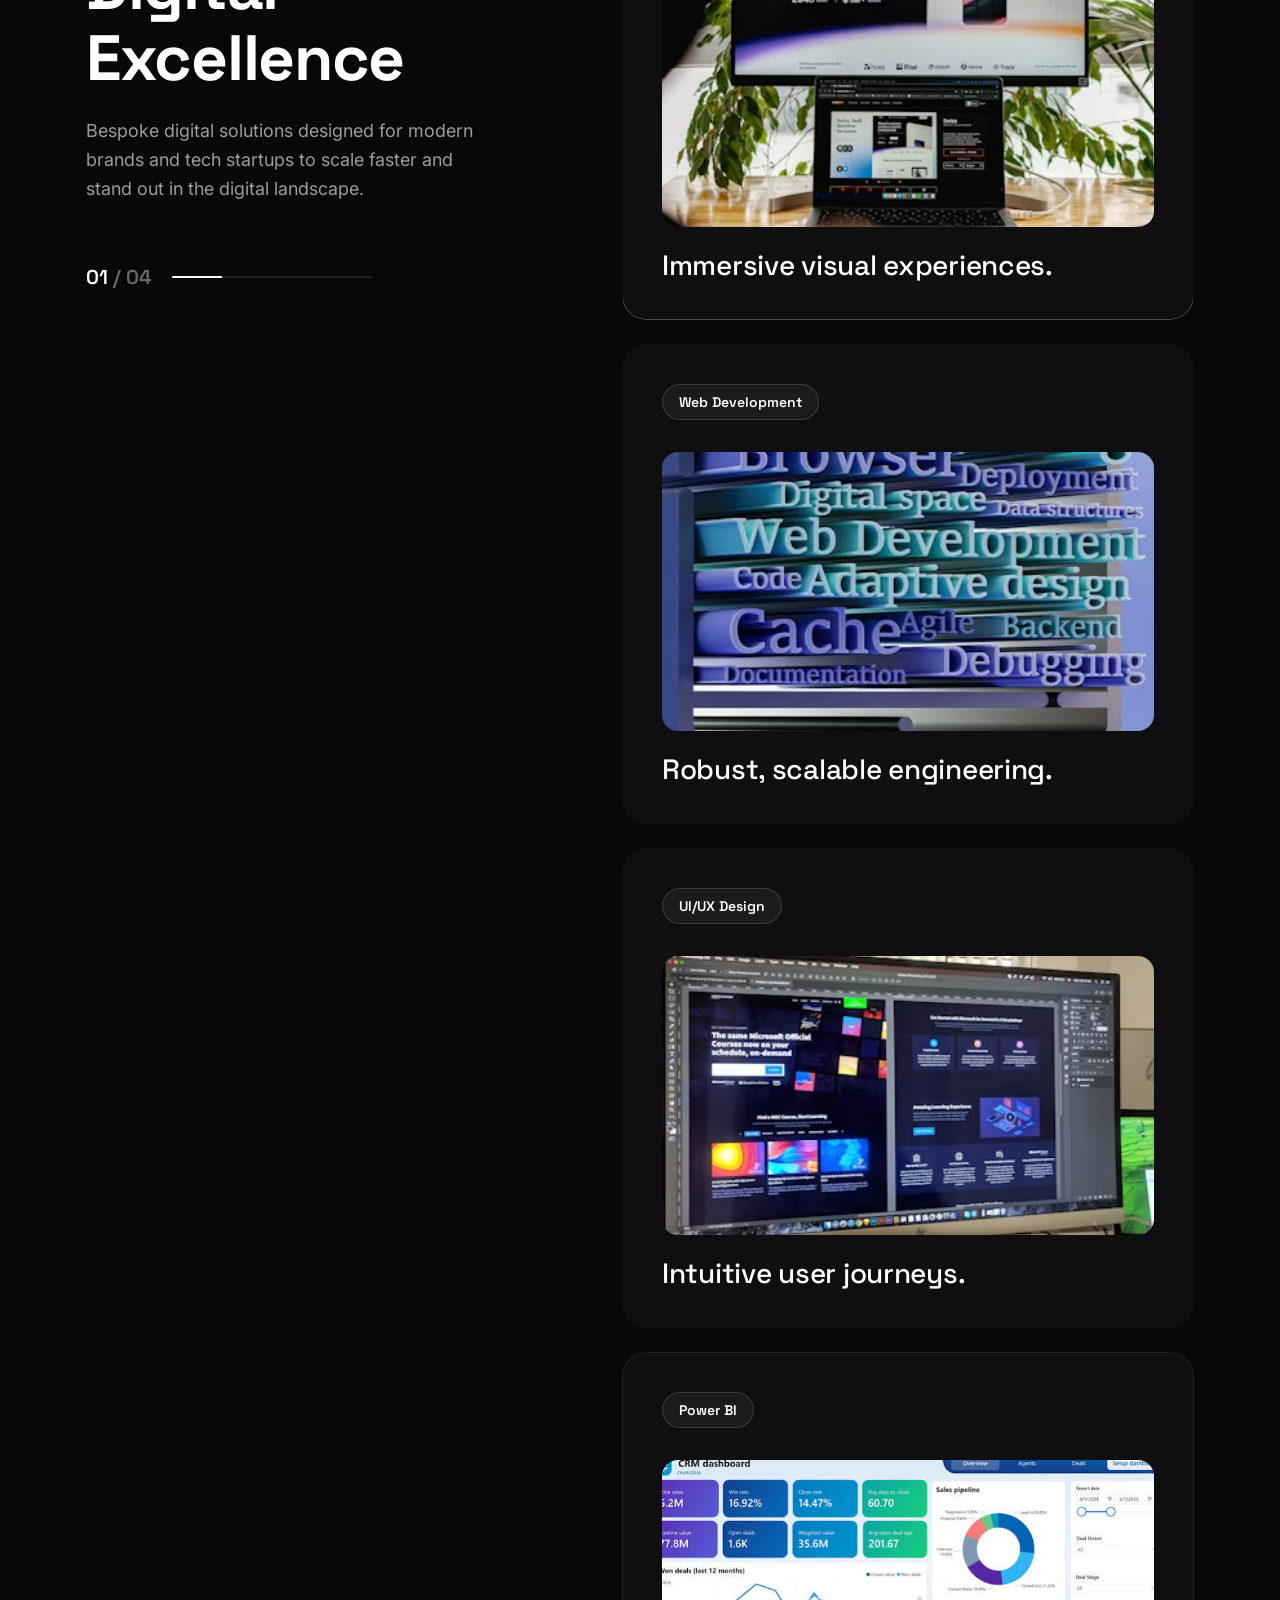
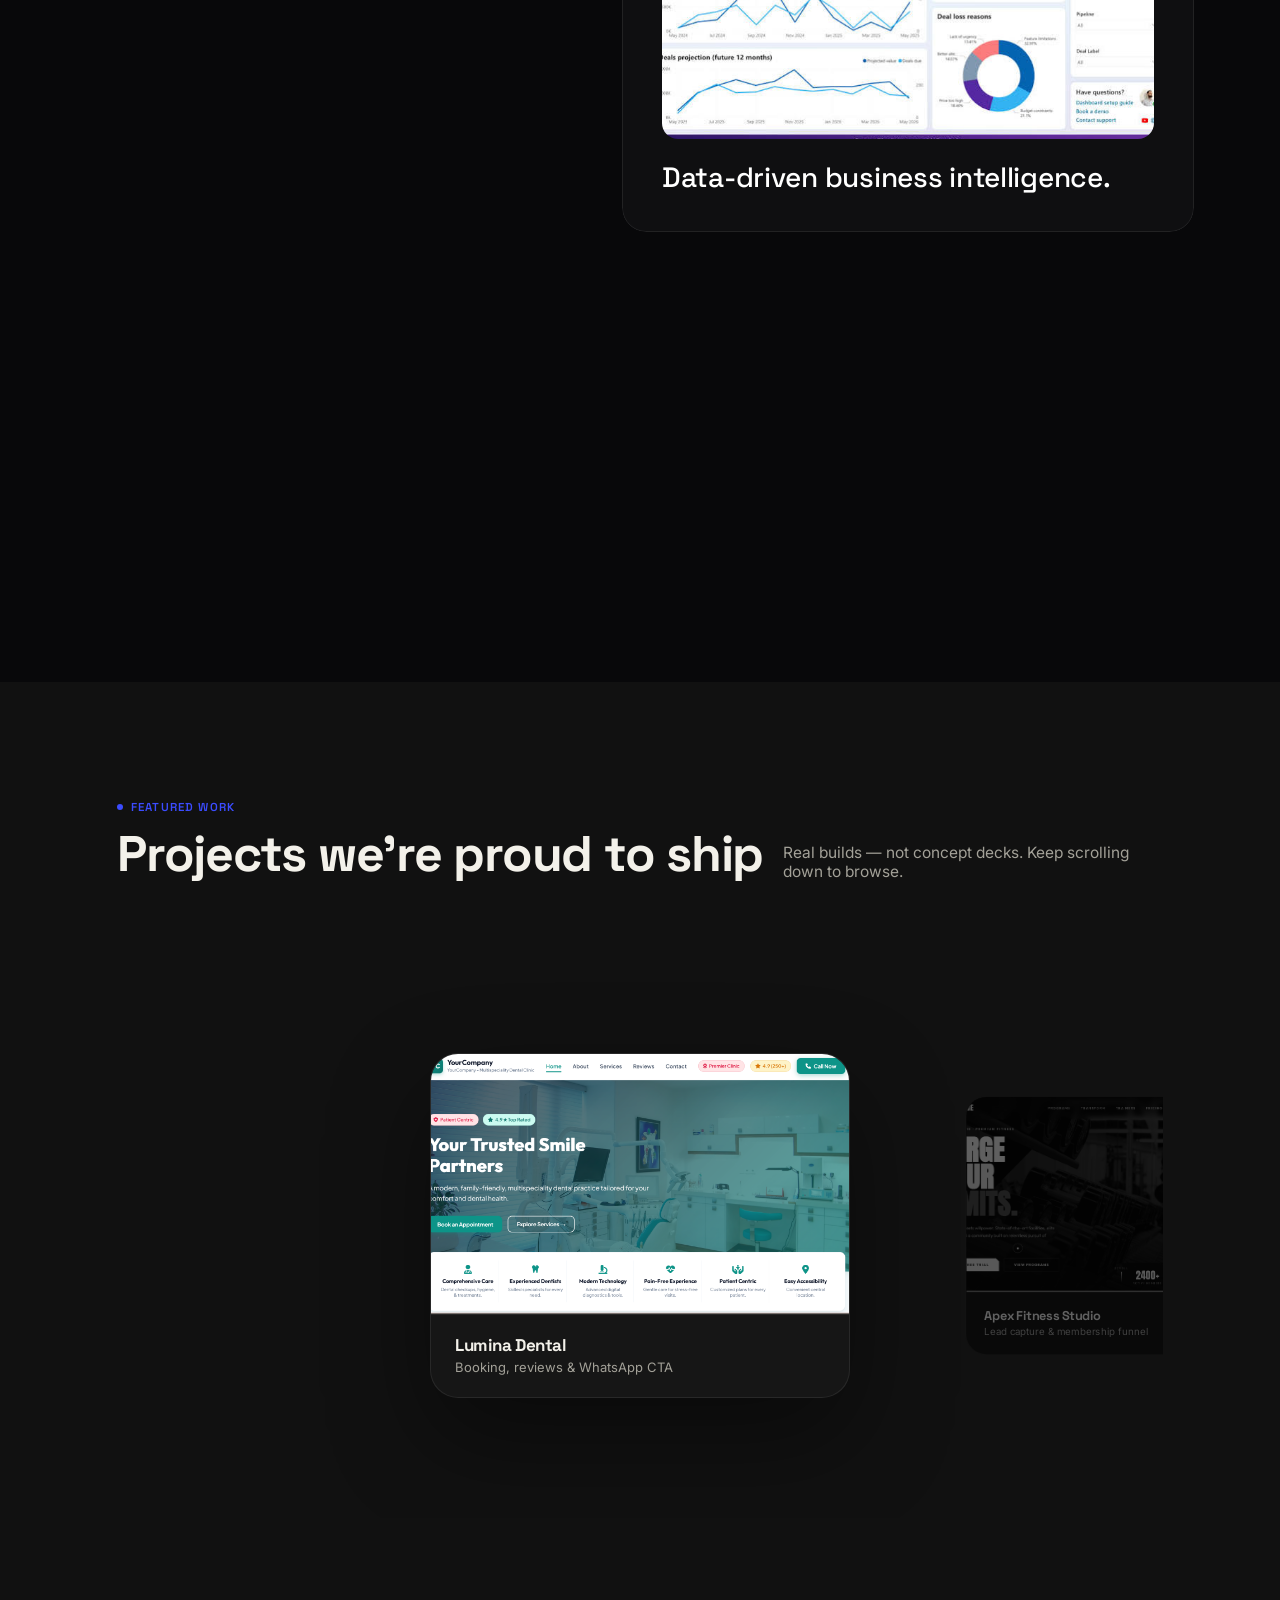
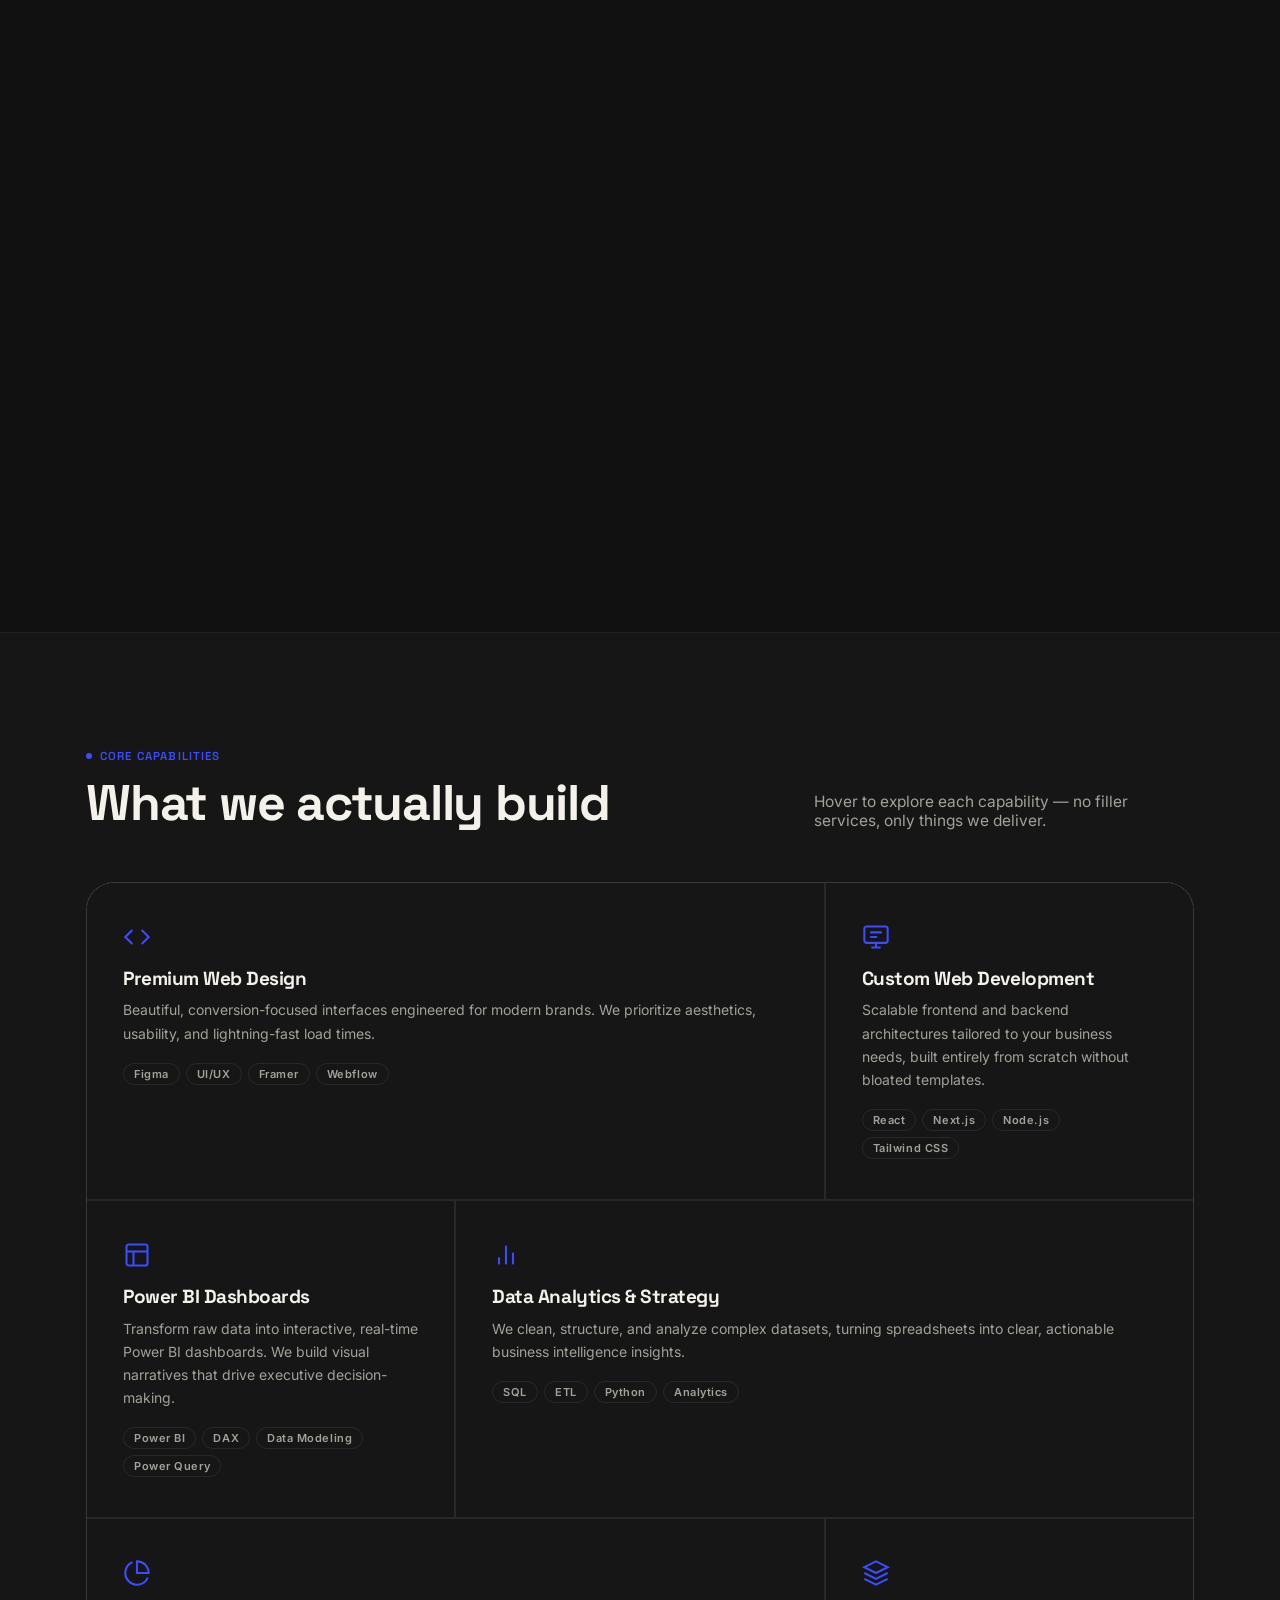
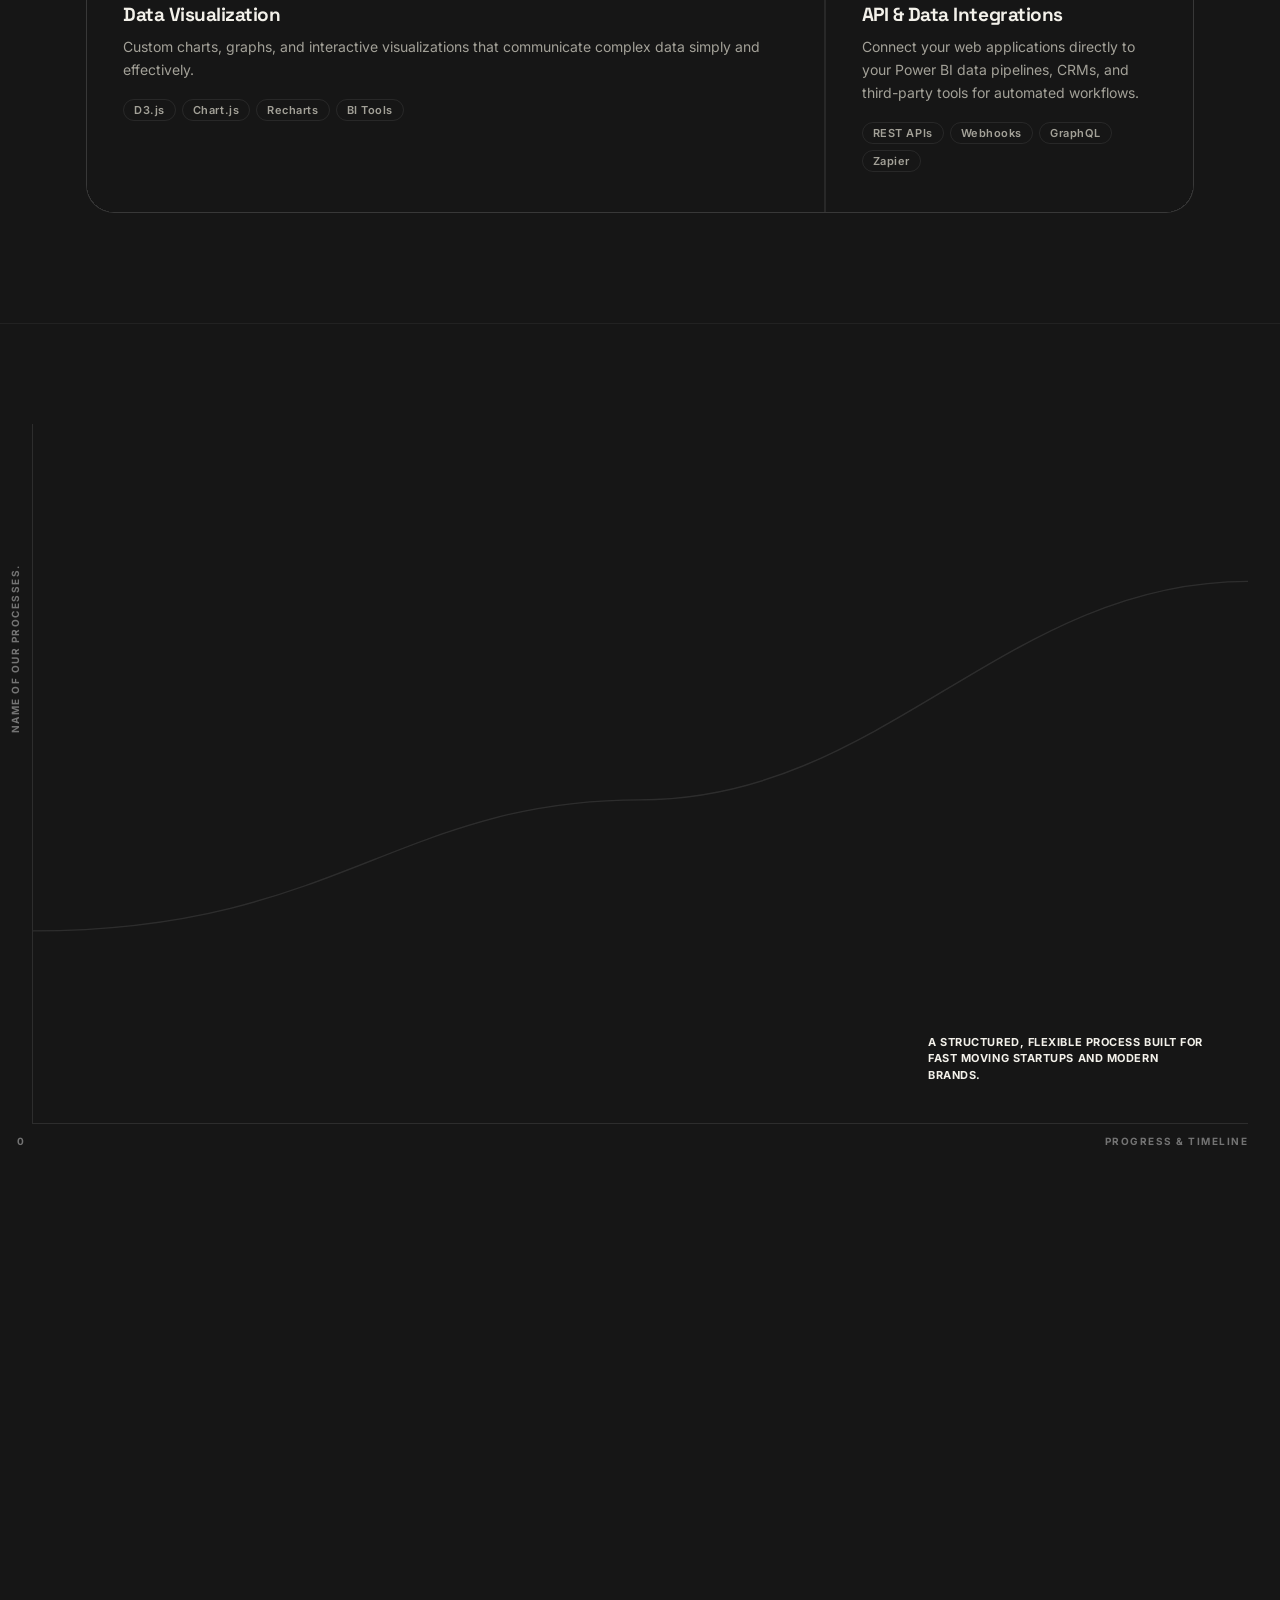
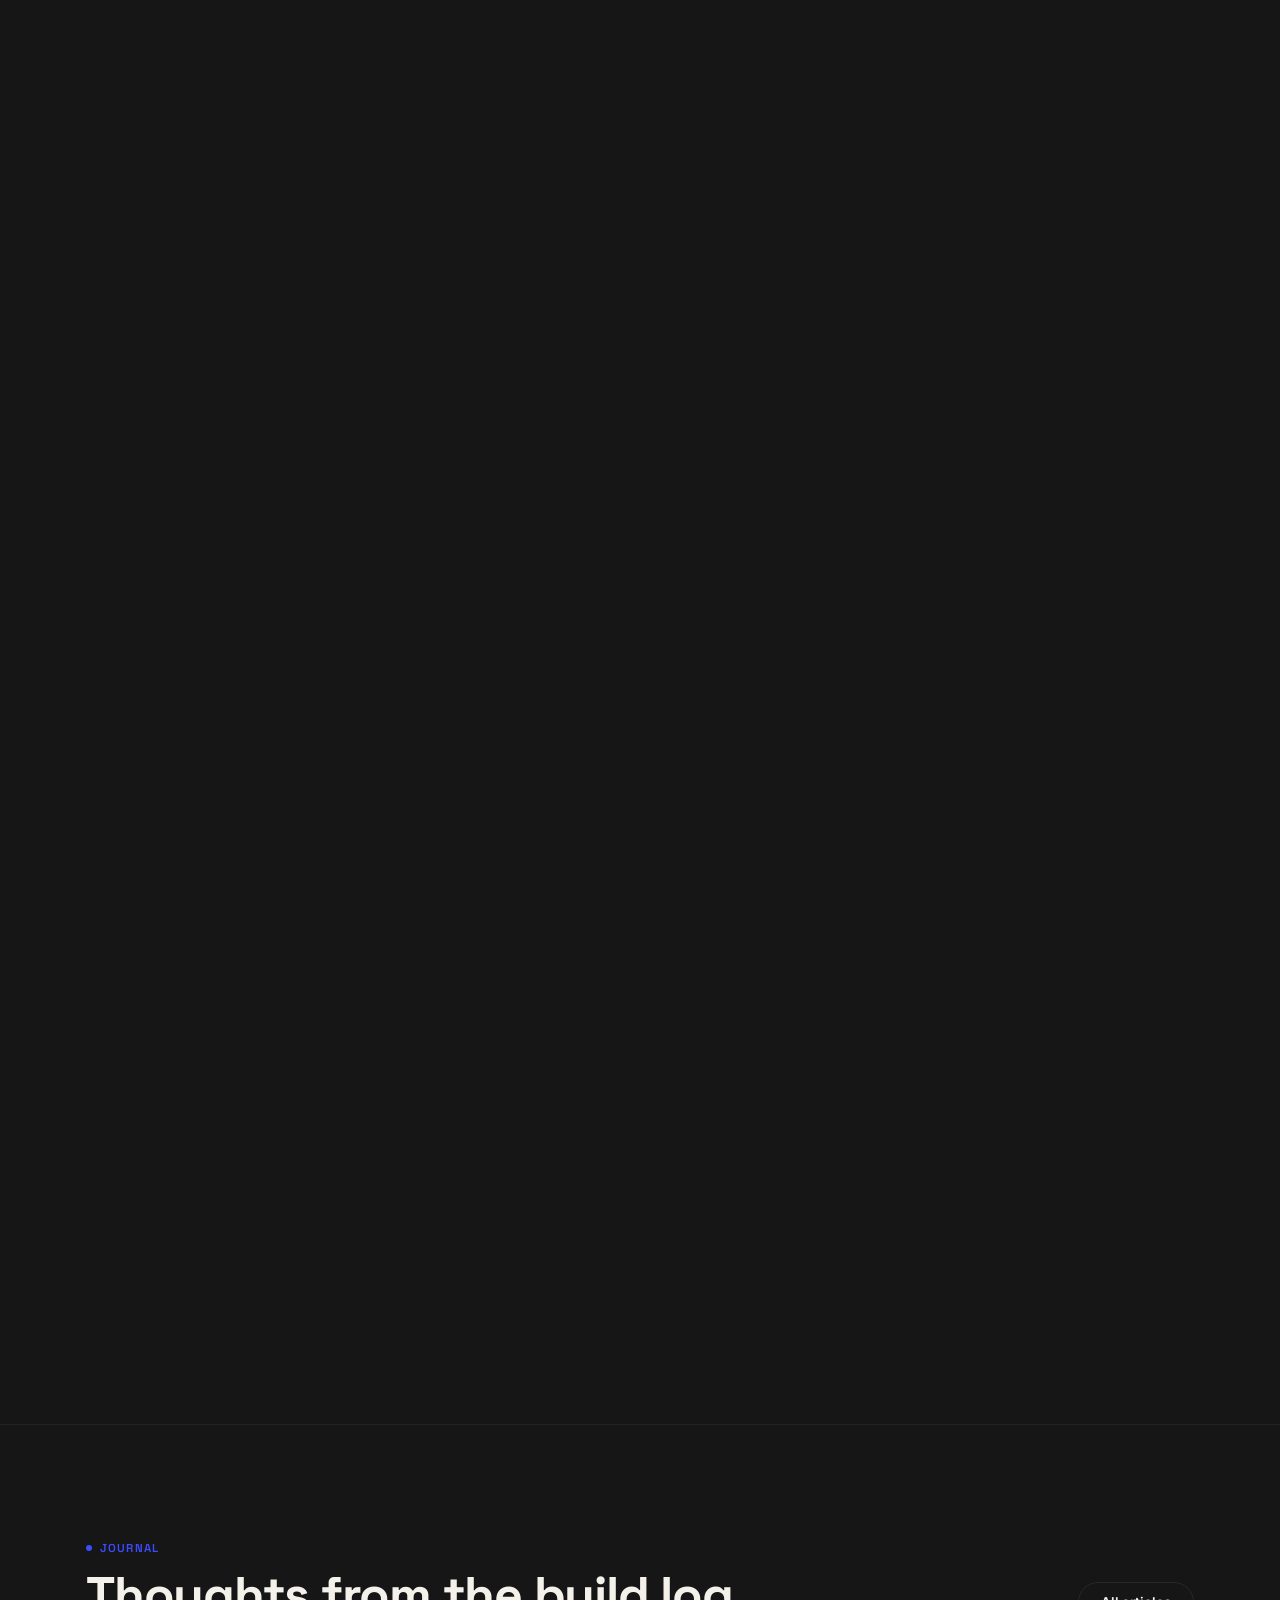
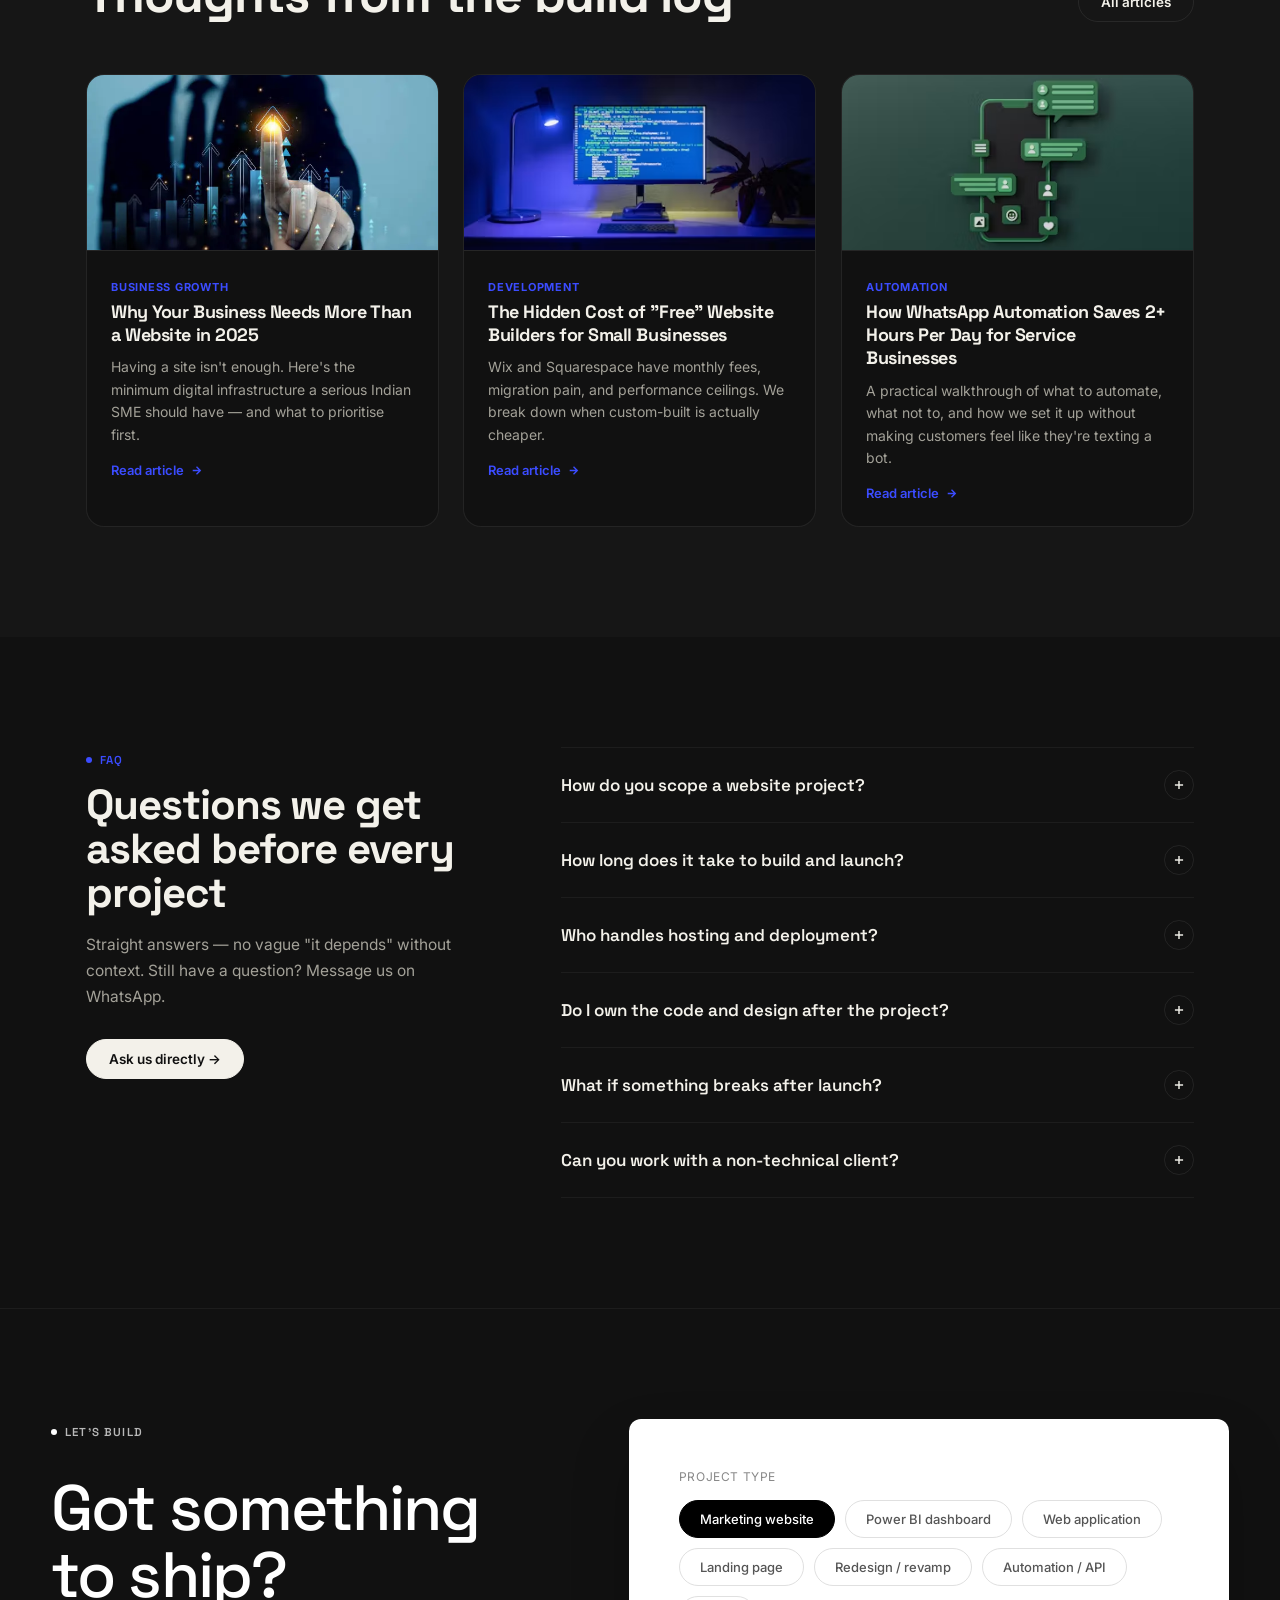
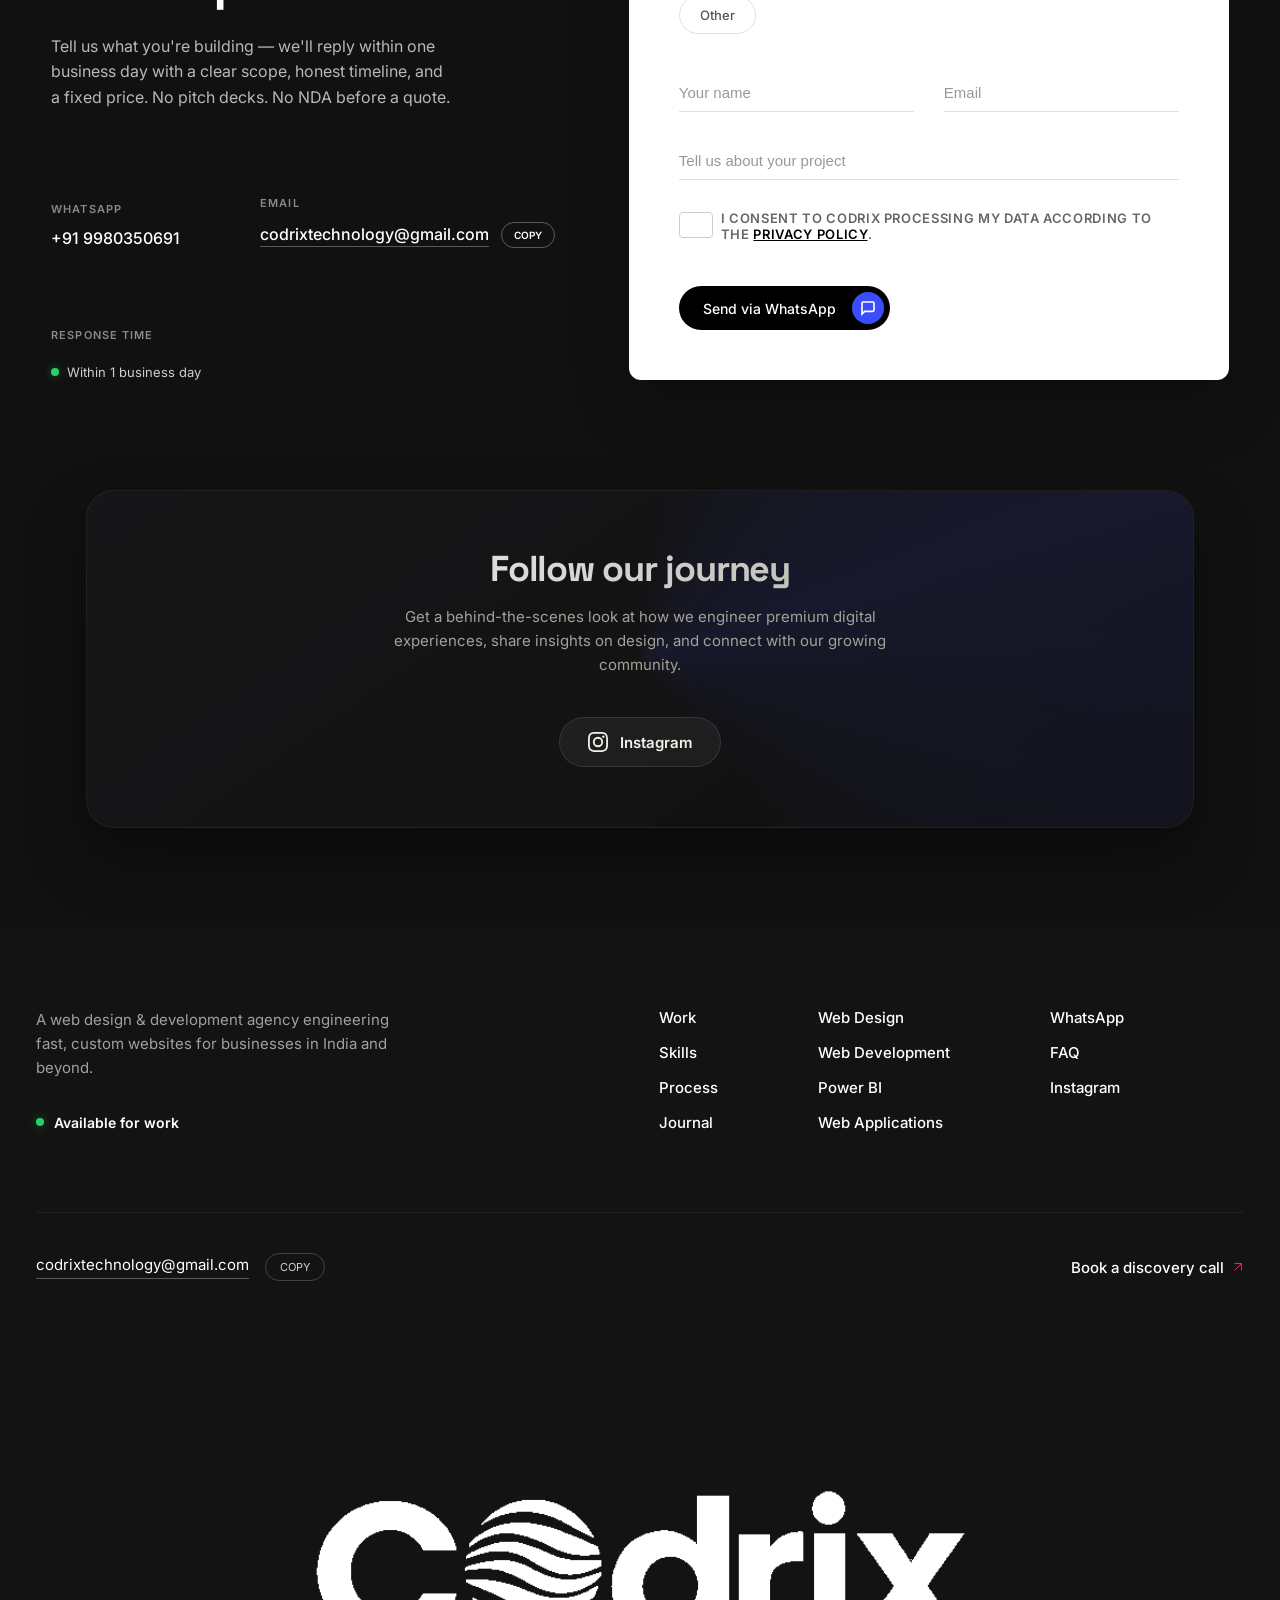
==== commit a49ccdfa: "Bust script cache with ?v=99 and add fail-safe DOMReady hooks for 3D wave canvas" ====
--- a/index.html
+++ b/index.html
@@ -90,6 +90,9 @@
     <div class="hero-glow" aria-hidden="true"></div>
 
     <div class="hero-center-layout">
+      <div class="hero-canvas-wrap" aria-hidden="true">
+        <canvas id="fraxbit-hero-canvas"></canvas>
+      </div>
       <div class="hero-we-are" style="animation: fade-in 1s ease-out 1s forwards; opacity: 0;"><div class="ui-left" style="will-change: transform, opacity;">WE ARE</div></div>
       
       <div class="hero-massive-wrap">
@@ -615,99 +618,99 @@
   </section>
 
   <!-- CONTACT -->
-  <section id="contact">
-    <div class="wrap">
-      <div class="contact-layout">
-
+  <section id="contact" class="contact-premium-section">
+    <div class="wrap" style="max-width: 1600px; padding: 0 4vw;">
+      <div class="contact-premium-layout">
+        
         <!-- Left: info -->
-        <div class="contact-left">
-          <div class="eyebrow" style="margin-bottom:16px"><span class="eyebrow-dot"></span>Let's build</div>
-          <h2>Got something<br>to ship?</h2>
-          <p>Tell us what you're building &mdash; we'll reply within one business day with a clear scope, honest timeline, and a fixed price. No pitch decks. No NDA before a quote.</p>
-
-          <div class="contact-info-list">
-            <div class="contact-info-item">
-              <div class="contact-info-icon">
-                <svg width="18" height="18" viewBox="0 0 24 24" fill="none" stroke-width="2" stroke="currentColor" aria-hidden="true"><path d="M21 15a2 2 0 0 1-2 2H7l-4 4V5a2 2 0 0 1 2-2h14a2 2 0 0 1 2 2z"/></svg>
-              </div>
-              <span><strong>WhatsApp</strong>+91 9980350691</span>
-            </div>
-            <div class="contact-info-item">
-              <div class="contact-info-icon">
-                <svg width="18" height="18" viewBox="0 0 24 24" fill="none" stroke-width="2" stroke="currentColor" aria-hidden="true"><path d="M4 4h16c1.1 0 2 .9 2 2v12c0 1.1-.9 2-2 2H4c-1.1 0-2-.9-2-2V6c0-1.1.9-2 2-2z"/><polyline points="22,6 12,13 2,6"/></svg>
-              </div>
-              <span><strong>Email</strong>codrixtechnology@gmail.com</span>
-            </div>
-            <div class="contact-info-item">
-              <div class="contact-info-icon">
-                <svg width="18" height="18" viewBox="0 0 24 24" fill="none" stroke-width="2" stroke="currentColor" aria-hidden="true"><circle cx="12" cy="12" r="10"/><polyline points="12 6 12 12 16 14"/></svg>
-              </div>
-              <span><strong>Response time</strong>Within 1 business day</span>
-            </div>
+        <div class="contact-premium-left">
+          <div class="cp-left-top">
+            <div class="eyebrow" style="margin-bottom:16px; color:rgba(255,255,255,0.7);"><span class="eyebrow-dot" style="background:#fff;"></span>Let's build</div>
+            <h2 class="cp-heading" style="margin-top:20px;">Got something<br>to ship?</h2>
+            <p class="cp-desc">Tell us what you're building &mdash; we'll reply within one business day with a clear scope, honest timeline, and a fixed price. No pitch decks. No NDA before a quote.</p>
+          </div>
+          
+          <div class="cp-left-bottom" style="flex-wrap: wrap;">
+            
+            <div class="cp-info-block">
+              <span class="cp-eyebrow">WhatsApp</span>
+              <a href="https://wa.me/919980350691" target="_blank" class="cp-email" style="font-size: 16px; border:none; padding:0;">+91 9980350691</a>
+            </div>
+
+            <div class="cp-info-block">
+              <span class="cp-eyebrow">Email</span>
+              <div class="cp-email-row">
+                <a href="mailto:codrixtechnology@gmail.com" class="cp-email" style="font-size: 16px;">codrixtechnology@gmail.com</a>
+                <button class="cp-copy-btn" onclick="navigator.clipboard.writeText('codrixtechnology@gmail.com'); this.innerText='COPIED'; setTimeout(() => this.innerText='COPY', 2000);">COPY</button>
+              </div>
+            </div>
+
+            <div class="cp-info-block">
+              <span class="cp-eyebrow">Response time</span>
+              <div class="cp-status">
+                <span class="status-dot"></span>
+                Within 1 business day
+              </div>
+            </div>
+
           </div>
         </div>
 
         <!-- Right: form -->
-        <div class="contact-form-wrap">
-          <form id="contactForm" novalidate>
-            <div class="cf-row">
-              <div class="cf-group">
-                <label for="cf-name">Your name</label>
-                <input type="text" inputmode="text" id="cf-name" name="name" placeholder="Ravi Kumar" required autocomplete="name">
-              </div>
-              <div class="cf-group">
-                <label for="cf-email">Email</label>
-                <input type="email" inputmode="email" id="cf-email" name="email" placeholder="ravi@company.in" required autocomplete="email">
-              </div>
-            </div>
-            <div class="cf-group custom-select-group" id="cf-project-wrapper">
-              <label>Project type</label>
-              <input type="hidden" id="cf-project" name="project" value="">
-              <div class="custom-select-trigger" tabindex="0">
-                <span id="cf-project-text">Select one&hellip;</span>
-                <svg width="12" height="12" viewBox="0 0 24 24" fill="none" stroke="#A3A198" stroke-width="2.5"><polyline points="6 9 12 15 18 9"/></svg>
-              </div>
-              <ul class="custom-select-options" role="listbox">
-                <li role="option" data-value="Marketing website">Marketing website</li>
-                <li role="option" data-value="Power BI dashboard">Power BI dashboard</li>
-                <li role="option" data-value="Web application">Web application</li>
-                <li role="option" data-value="Landing page">Landing page</li>
-                <li role="option" data-value="Redesign / revamp">Redesign / revamp</li>
-                <li role="option" data-value="Automation / API">Automation / API</li>
-                <li role="option" data-value="Other">Other</li>
-              </ul>
-            </div>
+        <div class="contact-premium-right">
+          <div class="cp-form-card">
             
-            <div class="cf-group cf-honeypot" style="display:none;" aria-hidden="true">
-              <label for="cf-website">Leave this field empty</label>
-              <input type="text" id="cf-website" name="website" tabindex="-1" autocomplete="off">
-            </div>
-
-            <div class="cf-group">
-              <label for="cf-message">Tell us about your project</label>
-              <textarea id="cf-message" name="message" placeholder="What are you building, what's the goal, and when do you need it?"></textarea>
-            </div>
-            
-            <div class="cf-group cf-consent">
-              <label class="consent-label">
-                <input type="checkbox" id="cf-consent" name="consent" required>
-                <span>I consent to Codrix processing my data according to the <a href="pages/privacy-policy.html">Privacy Policy</a>.</span>
-              </label>
-            </div>
-            
-            <button type="submit" class="cf-submit" id="cf-submit-btn">
-              <svg class="cf-wa-icon" width="20" height="20" viewBox="0 0 24 24" fill="none" stroke="currentColor" stroke-width="2" aria-hidden="true"><path d="M21 15a2 2 0 0 1-2 2H7l-4 4V5a2 2 0 0 1 2-2h14a2 2 0 0 1 2 2z"/></svg>
-              Send via WhatsApp
-            </button>
-            <p class="cf-note">Your details are compiled into a WhatsApp message &mdash; nothing is stored on any server.</p>
-          </form>
-
-          <div class="cf-success" id="cfSuccess">
-            <div class="cf-success-icon">
-              <svg width="26" height="26" viewBox="0 0 24 24" fill="none" stroke="var(--blue)" stroke-width="2.5"><polyline points="20 6 9 17 4 12"/></svg>
-            </div>
-            <h3>Opening WhatsApp&hellip;</h3>
-            <p>Your message is pre-filled and ready to send. Just hit send in WhatsApp!</p>
+            <form id="contactForm" class="cp-form-premium" novalidate>
+              
+              <div class="cp-form-section">
+                <label>Project type</label>
+                <input type="hidden" id="cf-project" name="project" value="Marketing website">
+                <div class="cp-pills">
+                  <button type="button" class="cp-pill active" data-value="Marketing website" onclick="document.querySelectorAll('.cp-pill').forEach(p=>p.classList.remove('active')); this.classList.add('active'); document.getElementById('cf-project').value = this.dataset.value;">Marketing website</button>
+                  <button type="button" class="cp-pill" data-value="Power BI dashboard" onclick="document.querySelectorAll('.cp-pill').forEach(p=>p.classList.remove('active')); this.classList.add('active'); document.getElementById('cf-project').value = this.dataset.value;">Power BI dashboard</button>
+                  <button type="button" class="cp-pill" data-value="Web application" onclick="document.querySelectorAll('.cp-pill').forEach(p=>p.classList.remove('active')); this.classList.add('active'); document.getElementById('cf-project').value = this.dataset.value;">Web application</button>
+                  <button type="button" class="cp-pill" data-value="Landing page" onclick="document.querySelectorAll('.cp-pill').forEach(p=>p.classList.remove('active')); this.classList.add('active'); document.getElementById('cf-project').value = this.dataset.value;">Landing page</button>
+                  <button type="button" class="cp-pill" data-value="Redesign / revamp" onclick="document.querySelectorAll('.cp-pill').forEach(p=>p.classList.remove('active')); this.classList.add('active'); document.getElementById('cf-project').value = this.dataset.value;">Redesign / revamp</button>
+                  <button type="button" class="cp-pill" data-value="Automation / API" onclick="document.querySelectorAll('.cp-pill').forEach(p=>p.classList.remove('active')); this.classList.add('active'); document.getElementById('cf-project').value = this.dataset.value;">Automation / API</button>
+                  <button type="button" class="cp-pill" data-value="Other" onclick="document.querySelectorAll('.cp-pill').forEach(p=>p.classList.remove('active')); this.classList.add('active'); document.getElementById('cf-project').value = this.dataset.value;">Other</button>
+                </div>
+              </div>
+
+              <div class="cp-row">
+                <div class="cp-input-group">
+                  <input type="text" id="cf-name" name="name" placeholder="Your name" required>
+                </div>
+                <div class="cp-input-group">
+                  <input type="email" id="cf-email" name="email" placeholder="Email" required>
+                </div>
+              </div>
+
+              <div class="cf-group cf-honeypot" style="display:none;" aria-hidden="true">
+                <input type="text" id="cf-website" name="website" tabindex="-1" autocomplete="off">
+              </div>
+
+              <div class="cp-input-group">
+                <input type="text" id="cf-message" name="message" placeholder="Tell us about your project" required>
+              </div>
+
+              <div class="cf-group cf-consent" style="margin-top: 10px;">
+                <label class="consent-label" style="color: #666; font-size:13px; display:flex; gap:8px;">
+                  <input type="checkbox" id="cf-consent" name="consent" required style="width:16px; height:16px; border:1px solid #ccc; flex-shrink:0;">
+                  <span>I consent to Codrix processing my data according to the <a href="pages/privacy-policy.html" style="color:#000;">Privacy Policy</a>.</span>
+                </label>
+              </div>
+
+              <button type="submit" class="cp-submit-btn" id="cf-submit-btn">
+                Send via WhatsApp
+                <span class="cp-submit-icon" style="background:var(--blue, #E62B46);"><svg class="cf-wa-icon" width="16" height="16" viewBox="0 0 24 24" fill="none" stroke="#fff" stroke-width="2.5" aria-hidden="true"><path d="M21 15a2 2 0 0 1-2 2H7l-4 4V5a2 2 0 0 1 2-2h14a2 2 0 0 1 2 2z"/></svg></span>
+              </button>
+
+              <div class="cf-success" id="cfSuccess" style="display:none; text-align:center; padding: 20px;">
+                <h3>Opening WhatsApp&hellip;</h3>
+                <p>Your message is pre-filled and ready to send.</p>
+              </div>
+
+            </form>
           </div>
         </div>
 
@@ -735,58 +738,68 @@
   </section>
 
   <!-- FOOTER -->
-  <footer>
+  <footer class="footer-premium">
     <div class="wrap">
-      <div class="footer-top">
-        <div class="footer-brand">
-          <a href="#" class="nav-logo" aria-label="Codrix Home">
-            <img src="assets/logo/logo.png" alt="Codrix Logo" class="nav-logo-img">
-          </a>
-          <p>A web design &amp; development agency engineering fast, custom websites for businesses in India and beyond.
+
+
+      <div class="footer-main-content">
+        <div class="footer-brand-info">
+          <p class="footer-desc">
+            A web design &amp; development agency engineering fast, custom websites for businesses in India and beyond.
           </p>
-        </div>
-        <div class="footer-col">
-          <h5>Company</h5>
-          <a href="#work">Work</a><a href="#skills">Skills</a><a href="#process">Process</a><a
-            href="#journal">Journal</a>
-        </div>
-        <div class="footer-col">
-          <h5>Services</h5>
-          <a href="#skills">Web Design</a><a href="#skills">Web Development</a><a href="#skills">Power BI</a><a
-            href="#skills">Web Applications</a>
-        </div>
-        <div class="footer-col">
-          <h5>Get in touch</h5>
-          <a href="https://wa.me/91XXXXXXXXXX" target="_blank" rel="noopener noreferrer">WhatsApp</a>
-          <a href="mailto:codrixtechnology@gmail.com">codrixtechnology@gmail.com</a>
-          <a href="#faq">FAQ</a>
-        </div>
-      </div>
-      <div class="footer-bottom">
-        <div class="footer-legal">
-          <p>&copy; 2026 Codrix. All rights reserved.</p>
-          <div class="legal-links">
-            <a href="pages/privacy-policy.html">Privacy Policy</a>
-            <a href="pages/terms.html">Terms & Conditions</a>
-          </div>
-        </div>
-        <div class="social-row">
-          <a href="https://www.instagram.com/codrixtech?stkn=MWx0d2RhcnA3cGF0Zg==" class="social-link" aria-label="Instagram"><svg width="14" height="14" viewBox="0 0 24 24"
-              fill="none" stroke="currentColor" stroke-width="2">
-              <rect x="2" y="2" width="20" height="20" rx="5" ry="5" />
-              <path d="M16 11.37A4 4 0 1 1 12.63 8 4 4 0 0 1 16 11.37z" />
-              <line x1="17.5" y1="6.5" x2="17.51" y2="6.5" />
-            </svg></a>
-        </div>
+          <div class="footer-status">
+            <span class="status-dot"></span>
+            Available for work
+          </div>
+        </div>
+        
+        <div class="footer-columns">
+          <div class="footer-col-premium">
+            <a href="#work">Work</a>
+            <a href="#skills">Skills</a>
+            <a href="#process">Process</a>
+            <a href="#journal">Journal</a>
+          </div>
+          <div class="footer-col-premium">
+            <a href="#skills">Web Design</a>
+            <a href="#skills">Web Development</a>
+            <a href="#skills">Power BI</a>
+            <a href="#skills">Web Applications</a>
+          </div>
+          <div class="footer-col-premium">
+            <a href="https://wa.me/919980350691" target="_blank" rel="noopener noreferrer">WhatsApp</a>
+            <a href="#faq">FAQ</a>
+            <a href="https://www.instagram.com/codrixtech?stkn=MWx0d2RhcnA3cGF0Zg==" target="_blank" rel="noopener noreferrer">Instagram</a>
+          </div>
+        </div>
+      </div>
+
+      <div class="footer-divider"></div>
+      
+      <div class="footer-middle-premium">
+        <div class="footer-email-row">
+          <a href="mailto:codrixtechnology@gmail.com" class="footer-email">codrixtechnology@gmail.com</a>
+          <button class="footer-copy-btn" onclick="navigator.clipboard.writeText('codrixtechnology@gmail.com'); this.innerText='COPIED'; setTimeout(() => this.innerText='COPY', 2000);">COPY</button>
+        </div>
+        <a href="#contact" class="footer-discovery-link">Book a discovery call <svg width="12" height="12" viewBox="0 0 24 24" fill="none" stroke="currentColor" stroke-width="2"><path d="M5 19L19 5M19 5v14M19 5H5" /></svg></a>
+      </div>
+
+      <div class="footer-massive-logo">
+        <img src="assets/logo/logo.png" alt="Codrix Massive Logo">
+      </div>
+
+      <div class="footer-bottom-premium">
+        <p>&copy; 2026 Codrix. All rights reserved.</p>
+        <div class="footer-bottom-links">
+          <a href="pages/privacy-policy.html">Privacy & Terms</a>
+        </div>
+        <p class="footer-location">India 19:37</p>
+        <button id="footer-scroll-top" onclick="window.scrollTo({top:0,behavior:'smooth'})">
+          Back to top <svg width="12" height="12" viewBox="0 0 24 24" fill="none" stroke="currentColor" stroke-width="2"><path d="M12 19V5M5 12l7-7 7 7" /></svg>
+        </button>
       </div>
     </div>
   </footer>
-
-  <button id="scroll-top" aria-label="Scroll to top" onclick="window.scrollTo({top:0,behavior:'smooth'})">
-    <svg width="16" height="16" viewBox="0 0 24 24" fill="none" stroke="currentColor" stroke-width="2.5">
-      <polyline points="18 15 12 9 6 15" />
-    </svg>
-  </button>
 
   
 
@@ -800,7 +813,7 @@
       <button id="cookie-accept" class="cookie-btn">Accept All</button>
     </div>
   </div>
-  <script src="js/main.js" defer></script>
+  <script src="js/main.js?v=99" defer></script>
 </body>
 
 </html>
--- a/css/styles.css
+++ b/css/styles.css
@@ -466,6 +466,27 @@
     #hero {
       position: relative;
       height: 320vh;
+      background: radial-gradient(70% 55% at 50% 35%, rgba(59, 76, 255, 0.14) 0%, rgba(10, 11, 15, 0) 75%), #0A0B0F;
+    }
+
+    /* Fraxbit 3D Wave Canvas Wrapper */
+    .hero-canvas-wrap {
+      position: absolute;
+      inset: 0;
+      width: 100%;
+      height: 100%;
+      z-index: 1;
+      pointer-events: none;
+      overflow: hidden;
+      -webkit-mask-image: linear-gradient(to bottom, transparent 0%, black 5%, black 90%, transparent 100%);
+      mask-image: linear-gradient(to bottom, transparent 0%, black 5%, black 90%, transparent 100%);
+    }
+
+    #fraxbit-hero-canvas {
+      display: block;
+      width: 100%;
+      height: 100%;
+      pointer-events: none;
     }
 
     /* Concentric rings background */
@@ -2168,6 +2189,258 @@
       }
     }
 
+    /* ====================================================
+       PREMIUM CONTACT SECTION
+    ==================================================== */
+    .contact-premium-section {
+      background: #111; 
+      color: #fff;
+      padding: 140px 0;
+      font-family: 'Inter', sans-serif;
+    }
+
+    .contact-premium-layout {
+      display: flex;
+      justify-content: space-between;
+      align-items: stretch;
+      gap: 60px;
+    }
+
+    .contact-premium-left {
+      flex: 1;
+      display: flex;
+      flex-direction: column;
+      justify-content: space-between;
+    }
+
+    .cp-heading {
+      font-size: clamp(48px, 5vw, 84px);
+      font-weight: 500;
+      line-height: 1.05;
+      letter-spacing: -0.03em;
+      margin-bottom: 24px;
+      max-width: 900px;
+    }
+
+    .cp-desc {
+      font-size: 16px;
+      line-height: 1.6;
+      color: rgba(255,255,255,0.7);
+      max-width: 400px;
+    }
+
+    .cp-left-bottom {
+      display: flex;
+      align-items: flex-end;
+      gap: 80px;
+      margin-top: 60px;
+    }
+
+    .cp-info-block {
+      display: flex;
+      flex-direction: column;
+      gap: 12px;
+    }
+
+    .cp-eyebrow {
+      font-size: 11px;
+      text-transform: uppercase;
+      letter-spacing: 0.1em;
+      color: rgba(255,255,255,0.5);
+      font-weight: 600;
+    }
+
+    .cp-email-row {
+      display: flex;
+      align-items: center;
+      gap: 12px;
+    }
+
+    .cp-email {
+      font-size: 20px;
+      color: #fff;
+      text-decoration: none;
+      font-weight: 500;
+      border-bottom: 1px solid rgba(255,255,255,0.3);
+      padding-bottom: 2px;
+      transition: border-color 0.2s;
+    }
+    .cp-email:hover { border-color: #fff; }
+    
+    .cp-copy-btn {
+      background: transparent;
+      border: 1px solid rgba(255,255,255,0.3);
+      color: #fff;
+      font-size: 10px;
+      padding: 6px 12px;
+      border-radius: 100px;
+      cursor: pointer;
+      font-weight: 600;
+      transition: background 0.2s;
+    }
+    .cp-copy-btn:hover { background: rgba(255,255,255,0.1); }
+
+    .cp-status {
+      display: flex;
+      align-items: center;
+      gap: 8px;
+      font-size: 13px;
+      color: rgba(255,255,255,0.8);
+      margin-top: 10px;
+    }
+
+    .cp-discovery {
+      font-size: 16px;
+      color: #fff;
+      text-decoration: none;
+      display: flex;
+      align-items: center;
+      gap: 8px;
+      font-weight: 500;
+    }
+    .cp-discovery svg { transition: transform 0.2s; }
+    .cp-discovery:hover svg { transform: translate(4px, -4px); }
+
+    .contact-premium-right {
+      flex: 0 0 600px;
+    }
+
+    .cp-form-card {
+      background: #fff;
+      border-radius: 12px;
+      padding: 50px;
+      color: #000;
+      box-shadow: 0 30px 60px rgba(0,0,0,0.2);
+    }
+
+    .cp-form-card h3 {
+      font-size: 24px;
+      font-weight: 500;
+      margin-bottom: 40px;
+      letter-spacing: -0.02em;
+    }
+
+    .cp-form-section {
+      margin-bottom: 40px;
+    }
+
+    .cp-form-section label {
+      display: block;
+      font-size: 12px;
+      color: #888;
+      margin-bottom: 16px;
+      text-transform: uppercase;
+      letter-spacing: 0.05em;
+    }
+
+    .cp-pills {
+      display: flex;
+      flex-wrap: wrap;
+      gap: 10px;
+    }
+
+    .cp-pill {
+      background: transparent;
+      border: 1px solid #e0e0e0;
+      color: #555;
+      padding: 10px 20px;
+      border-radius: 100px;
+      font-size: 13px;
+      font-weight: 500;
+      cursor: pointer;
+      transition: all 0.2s;
+    }
+    .cp-pill:hover {
+      border-color: #000;
+      color: #000;
+    }
+    .cp-pill.active {
+      background: #000;
+      color: #fff;
+      border-color: #000;
+    }
+
+    .cp-row {
+      display: flex;
+      gap: 30px;
+    }
+
+    .cp-input-group {
+      flex: 1;
+      margin-bottom: 30px;
+    }
+
+    .cp-input-group input {
+      width: 100%;
+      border: none;
+      border-bottom: 1px solid #e0e0e0;
+      padding: 10px 0;
+      font-size: 15px;
+      color: #000;
+      background: transparent;
+      transition: border-color 0.2s;
+    }
+    .cp-input-group input:focus {
+      outline: none;
+      border-bottom-color: #000;
+    }
+    .cp-input-group input::placeholder {
+      color: #999;
+    }
+
+    .cp-submit-btn {
+      background: #000;
+      color: #fff;
+      border: none;
+      padding: 6px 6px 6px 24px;
+      border-radius: 100px;
+      font-size: 14px;
+      font-weight: 500;
+      display: inline-flex;
+      align-items: center;
+      gap: 16px;
+      cursor: pointer;
+      margin-top: 20px;
+      transition: transform 0.2s;
+    }
+    .cp-submit-btn:hover {
+      transform: scale(1.02);
+    }
+    
+    .cp-submit-icon {
+      background: #E62B46;
+      width: 32px;
+      height: 32px;
+      border-radius: 50%;
+      display: flex;
+      align-items: center;
+      justify-content: center;
+    }
+
+    @media (max-width: 1024px) {
+      .contact-premium-layout {
+        flex-direction: column;
+      }
+      .contact-premium-right {
+        flex: 1;
+        width: 100%;
+      }
+      .cp-left-bottom {
+        flex-direction: column;
+        align-items: flex-start;
+        gap: 30px;
+        margin-top: 40px;
+        margin-bottom: 40px;
+      }
+      .cp-form-card {
+        padding: 30px;
+      }
+      .cp-row {
+        flex-direction: column;
+        gap: 0;
+      }
+    }
+
     /* SOCIAL CONNECT CARD */
     #social-connect {
       padding: 0 0 100px 0;
@@ -2287,128 +2560,292 @@
       .sc-link { justify-content: center; }
     }
 
-    /* FOOTER */
-    footer {
-      background: var(--paper-alt);
-      border-top: 1px solid rgba(255, 255, 255, 0.05);
-      padding: 60px 0 36px;
-    }
-
-    .footer-top {
-      display: grid;
-      grid-template-columns: 1.5fr 1fr 1fr 1fr;
-      gap: 40px;
-      margin-bottom: 52px;
-    }
-
-    .footer-brand p {
-      font-size: 14px;
-      color: var(--ink-soft);
-      line-height: 1.7;
-      margin-top: 14px;
-      max-width: 28ch;
-    }
-
-    .footer-col h5 {
-      font-family: 'Space Grotesk', sans-serif;
-      font-size: 12.5px;
-      font-weight: 700;
-      letter-spacing: 0.08em;
-      text-transform: uppercase;
-      color: var(--ink-muted);
-      margin-bottom: 16px;
-    }
-
-    .footer-col a {
-      display: block;
-      font-size: 14px;
-      color: var(--ink-soft);
-      margin-bottom: 10px;
-      transition: color 0.2s;
-    }
-
-    .footer-col a:hover {
-      color: var(--ink);
-    }
-
-    .footer-bottom {
-      border-top: 1px solid rgba(255, 255, 255, 0.05);
-      padding-top: 24px;
+    /* PREMIUM FOOTER */
+    .footer-premium {
+      background: #131313;
+      color: #fff;
+      padding: 80px 0 20px;
+      font-family: 'Inter', sans-serif;
+    }
+
+    .footer-premium .wrap {
+      max-width: 1400px;
+      margin: 0 auto;
+    }
+
+    .footer-top-row {
       display: flex;
       justify-content: space-between;
       align-items: center;
-      flex-wrap: wrap;
-      gap: 10px;
-    }
-
-    .footer-bottom p {
-      font-size: 13px;
-      color: var(--ink-muted);
-    }
-
-    .social-row {
-      display: flex;
-      gap: 10px;
-    }
-
-    .social-link {
-      width: 36px;
+      margin-bottom: 50px;
+    }
+
+    .footer-logo-row {
+      display: flex;
+      align-items: center;
+      gap: 16px;
+    }
+
+    .footer-logo-img {
       height: 36px;
-      border-radius: 8px;
-      border: 1px solid var(--line);
-      display: grid;
-      place-items: center;
-      transition: background 0.22s, border-color 0.22s;
-    }
-
-    .social-link:hover {
-      background: var(--ink);
-      border-color: var(--ink);
-    }
-
-    .social-link:hover svg {
-      stroke: var(--paper);
-    }
-
-    .social-link svg {
-      transition: stroke 0.22s;
-      stroke: var(--ink-soft);
-    }
-
-    @media(max-width:900px) {
-      .footer-top {
-        grid-template-columns: 1fr 1fr;
-      }
-    }
-
-    @media(max-width:520px) {
-      .footer-top {
-        grid-template-columns: 1fr;
-      }
-    }
-
-    /* SCROLL TOP */
-    #scroll-top {
-      position: fixed;
-      bottom: 28px;
-      right: 28px;
-      z-index: 100;
+      width: auto;
+      object-fit: contain;
+      filter: brightness(0) invert(1);
+    }
+
+    .footer-logo-waveform {
       width: 44px;
       height: 44px;
+      border: 1px solid rgba(255,255,255,0.15);
       border-radius: 50%;
-      background: var(--ink);
-      display: grid;
-      place-items: center;
-      opacity: 0;
+      display: flex;
+      align-items: center;
+      justify-content: center;
+    }
+    .footer-logo-waveform svg {
+      width: 26px;
+      height: 12px;
+    }
+
+    .footer-top-nav {
+      display: flex;
+      gap: 40px;
+    }
+
+    .footer-top-nav a {
+      color: #fff;
+      font-size: 15px;
+      font-weight: 500;
+      text-decoration: none;
+      transition: opacity 0.2s;
+    }
+    .footer-top-nav a:hover {
+      opacity: 0.7;
+    }
+
+    .footer-cta-wrapper {
+      display: flex;
+      align-items: center;
+      gap: 20px;
+    }
+
+    .footer-cta-btn {
+      display: flex;
+      align-items: center;
+      gap: 10px;
+      background: #fff;
+      color: #000;
+      padding: 6px 6px 6px 20px;
+      border-radius: 40px;
+      font-size: 14px;
+      font-weight: 600;
+      text-decoration: none;
+      transition: transform 0.2s;
+    }
+    .footer-cta-btn:hover {
+      transform: scale(1.02);
+    }
+    .cta-arrow {
+      background: #f12546;
+      width: 32px;
+      height: 32px;
+      border-radius: 50%;
+      display: flex;
+      align-items: center;
+      justify-content: center;
+    }
+
+    .footer-menu-btn {
+      background: none;
+      border: none;
+      color: #fff;
+      cursor: pointer;
+      display: flex;
+      align-items: center;
+      padding: 0;
+    }
+
+    .footer-main-content {
+      display: flex;
+      justify-content: space-between;
+      margin-bottom: 80px;
+    }
+
+    .footer-brand-info {
+      max-width: 380px;
+    }
+
+    .footer-desc {
+      font-size: 15px;
+      color: rgba(255,255,255,0.6);
+      line-height: 1.6;
+      margin-bottom: 30px;
+    }
+
+    .footer-status {
+      display: inline-flex;
+      align-items: center;
+      gap: 10px;
+      font-size: 14px;
+      font-weight: 600;
+      color: #fff;
+    }
+
+    .status-dot {
+      width: 8px;
+      height: 8px;
+      background: #25d366;
+      border-radius: 50%;
+      box-shadow: 0 0 10px rgba(37, 211, 102, 0.4);
+    }
+
+    .footer-columns {
+      display: flex;
+      gap: 100px;
+      padding-right: 120px;
+    }
+
+    .footer-col-premium {
+      display: flex;
+      flex-direction: column;
+      gap: 16px;
+    }
+
+    .footer-col-premium a {
+      color: #fff;
+      font-size: 15px;
+      text-decoration: none;
+      font-weight: 500;
+      transition: opacity 0.2s;
+    }
+    .footer-col-premium a:hover {
+      opacity: 0.7;
+    }
+
+    .footer-divider {
+      height: 1px;
+      background: rgba(255,255,255,0.06);
+      margin-bottom: 40px;
+    }
+
+    .footer-middle-premium {
+      display: flex;
+      justify-content: space-between;
+      align-items: center;
+      margin-bottom: 60px;
+    }
+
+    .footer-email-row {
+      display: flex;
+      align-items: center;
+      gap: 16px;
+    }
+
+    .footer-email {
+      font-size: 15px;
+      color: #fff;
+      text-decoration: none;
+      border-bottom: 1px solid rgba(255,255,255,0.3);
+      padding-bottom: 4px;
+    }
+
+    .footer-copy-btn {
+      background: transparent;
+      border: 1px solid rgba(255,255,255,0.2);
+      color: rgba(255,255,255,0.8);
+      font-size: 11px;
+      padding: 6px 14px;
+      border-radius: 20px;
+      cursor: pointer;
+      transition: background 0.2s, color 0.2s;
+    }
+    .footer-copy-btn:hover {
+      background: rgba(255,255,255,0.1);
+      color: #fff;
+    }
+
+    .footer-discovery-link {
+      font-size: 15px;
+      color: #fff;
+      text-decoration: none;
+      display: flex;
+      align-items: center;
+      gap: 8px;
+      font-weight: 500;
+    }
+    .footer-discovery-link svg {
+      stroke: #f12546;
+    }
+
+    .footer-massive-logo {
+      display: flex;
+      justify-content: center;
+      align-items: center;
+      margin-bottom: 50px;
+      padding: 0 20px;
+    }
+    .footer-massive-logo img {
+      width: 100%;
+      max-width: 1100px;
+      height: auto;
+      object-fit: contain;
+      filter: brightness(0) invert(1);
+      opacity: 1;
       pointer-events: none;
-      transition: opacity 0.3s, transform 0.3s;
-      transform: translateY(12px);
-      box-shadow: 0 4px 16px rgba(0, 0, 0, 0.15);
-    }
-
-    #scroll-top.show {
-      opacity: 1;
-      pointer-events: auto;
+    }
+
+    .footer-bottom-premium {
+      display: flex;
+      justify-content: space-between;
+      align-items: center;
+      font-size: 13px;
+      color: rgba(255,255,255,0.4);
+      flex-wrap: wrap;
+      gap: 20px;
+    }
+
+    .footer-bottom-links {
+      display: flex;
+      gap: 30px;
+    }
+
+    .footer-bottom-links a {
+      color: rgba(255,255,255,0.4);
+      text-decoration: none;
+      transition: color 0.2s;
+    }
+    .footer-bottom-links a:hover {
+      color: #fff;
+    }
+
+    #footer-scroll-top {
+      background: none;
+      border: none;
+      color: rgba(255,255,255,0.4);
+      font-size: 13px;
+      cursor: pointer;
+      display: flex;
+      align-items: center;
+      gap: 8px;
+      transition: color 0.2s;
+    }
+    #footer-scroll-top:hover {
+      color: #fff;
+    }
+
+    @media (max-width: 1024px) {
+      .footer-columns { gap: 50px; padding-right: 0; }
+    }
+
+    @media (max-width: 900px) {
+      .footer-top-row { flex-direction: column; align-items: flex-start; gap: 30px; }
+      .footer-top-nav { display: none; }
+      .footer-main-content { flex-direction: column; gap: 50px; }
+      .footer-columns { flex-wrap: wrap; gap: 50px; }
+      .footer-middle-premium { flex-direction: column; align-items: flex-start; gap: 24px; }
+      .footer-bottom-premium { flex-direction: column; align-items: flex-start; gap: 16px; }
+      .footer-massive-logo { margin-bottom: 30px; }
+    }
     /* ====================================================
        MOBILE OVERRIDES (ULTRA-PREMIUM)
     ==================================================== */
@@ -2567,11 +3004,18 @@
       .contact-form-wrap { padding: 32px 24px !important; }
 
       /* Footer */
-      .footer-top { grid-template-columns: 1fr !important; gap: 40px !important; }
-      .footer-brand p { font-size: 14px !important; max-width: 280px !important; opacity: 0.6; }
-      .footer-col h5 { font-size: 12px !important; letter-spacing: 1px !important; }
-      .footer-col a { font-size: 16px !important; padding: 6px 0 !important; }
-      .footer-legal { flex-direction: column !important; align-items: flex-start !important; gap: 16px !important; }
+      .footer-premium { padding: 60px 0 30px !important; }
+      .footer-top-row { flex-direction: column !important; align-items: flex-start !important; gap: 24px !important; margin-bottom: 40px !important; }
+      .footer-top-nav { display: none !important; }
+      .footer-main-content { flex-direction: column !important; gap: 40px !important; margin-bottom: 50px !important; }
+      .footer-brand-info { max-width: 100% !important; }
+      .footer-desc { font-size: 14px !important; margin-bottom: 24px !important; }
+      .footer-columns { flex-direction: column !important; gap: 40px !important; padding-right: 0 !important; }
+      .footer-col-premium a { font-size: 16px !important; }
+      .footer-middle-premium { flex-direction: column !important; align-items: flex-start !important; gap: 20px !important; margin-bottom: 40px !important; }
+      .footer-massive-logo { margin-bottom: 40px !important; }
+      .footer-bottom-premium { flex-direction: column !important; align-items: flex-start !important; gap: 16px !important; }
+      .footer-bottom-links { flex-direction: column !important; gap: 12px !important; }
     }
     
     /* Tablet only (769–1024px) */
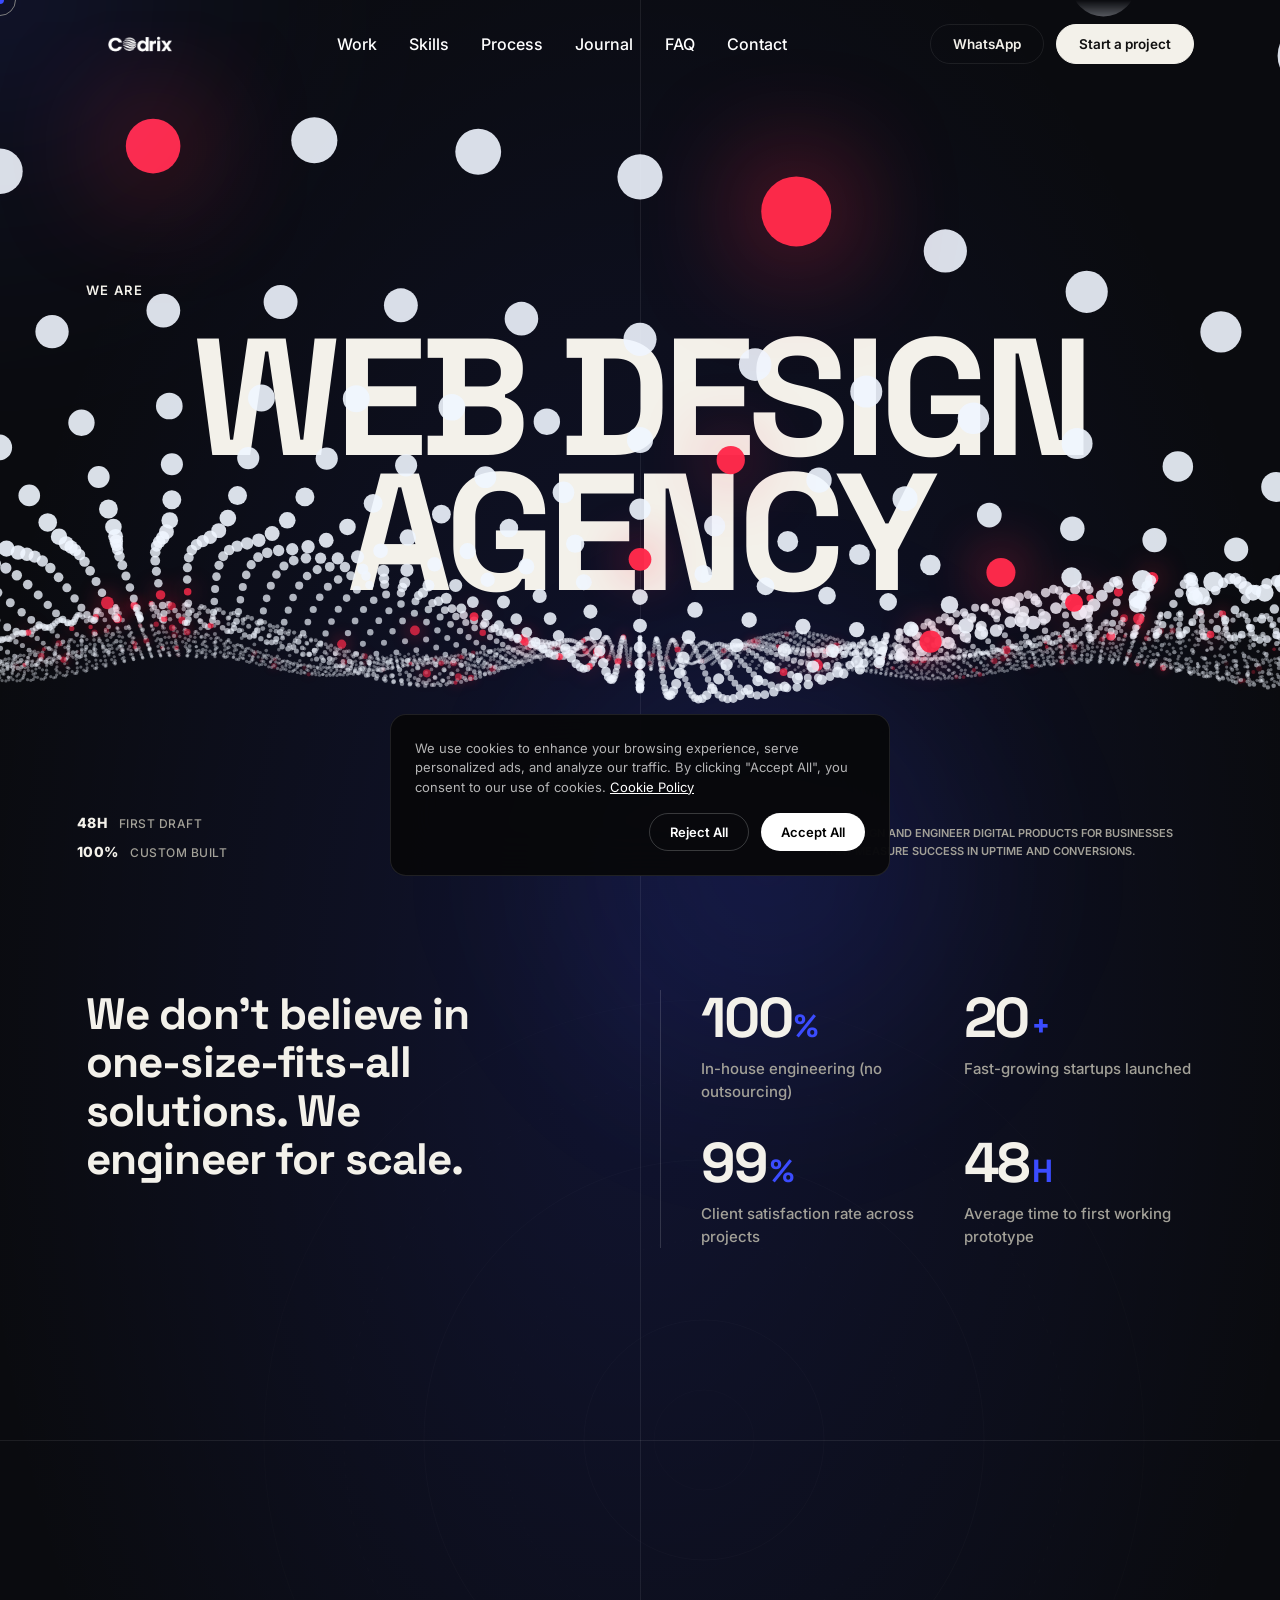
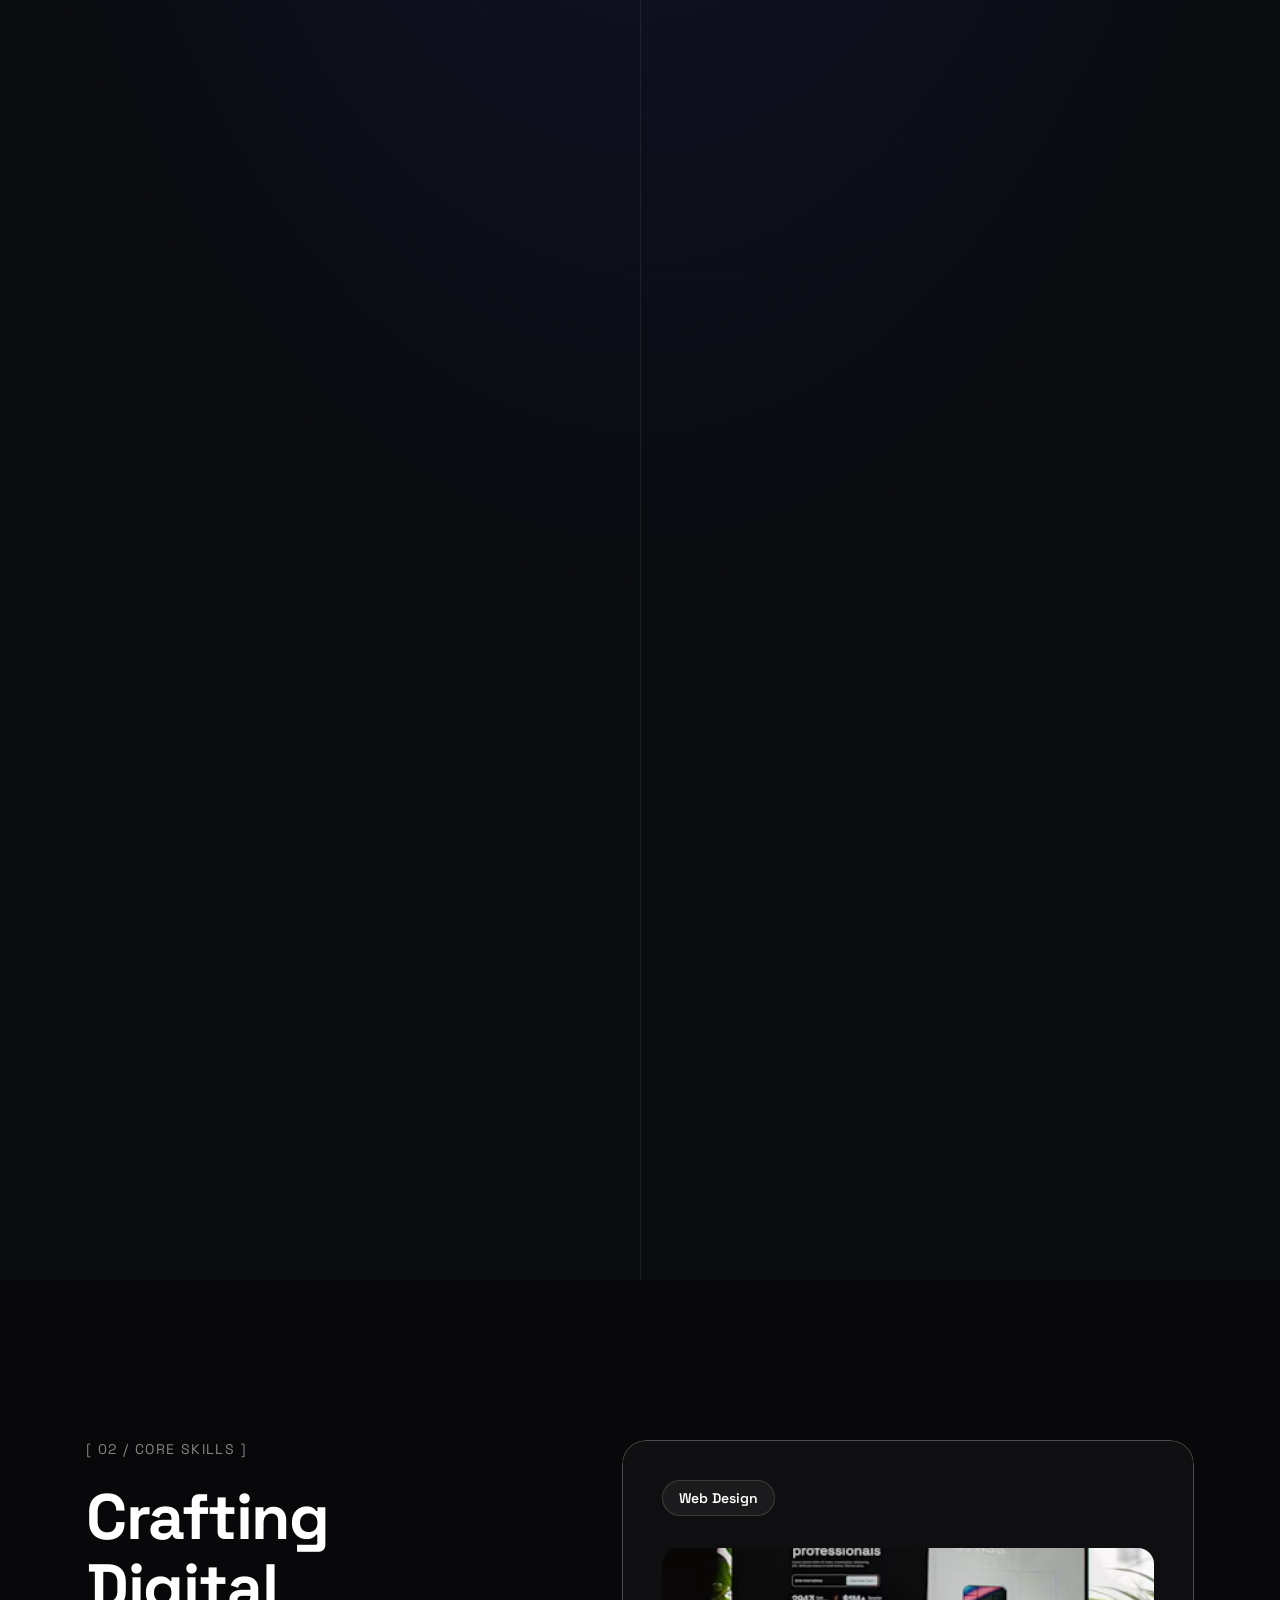
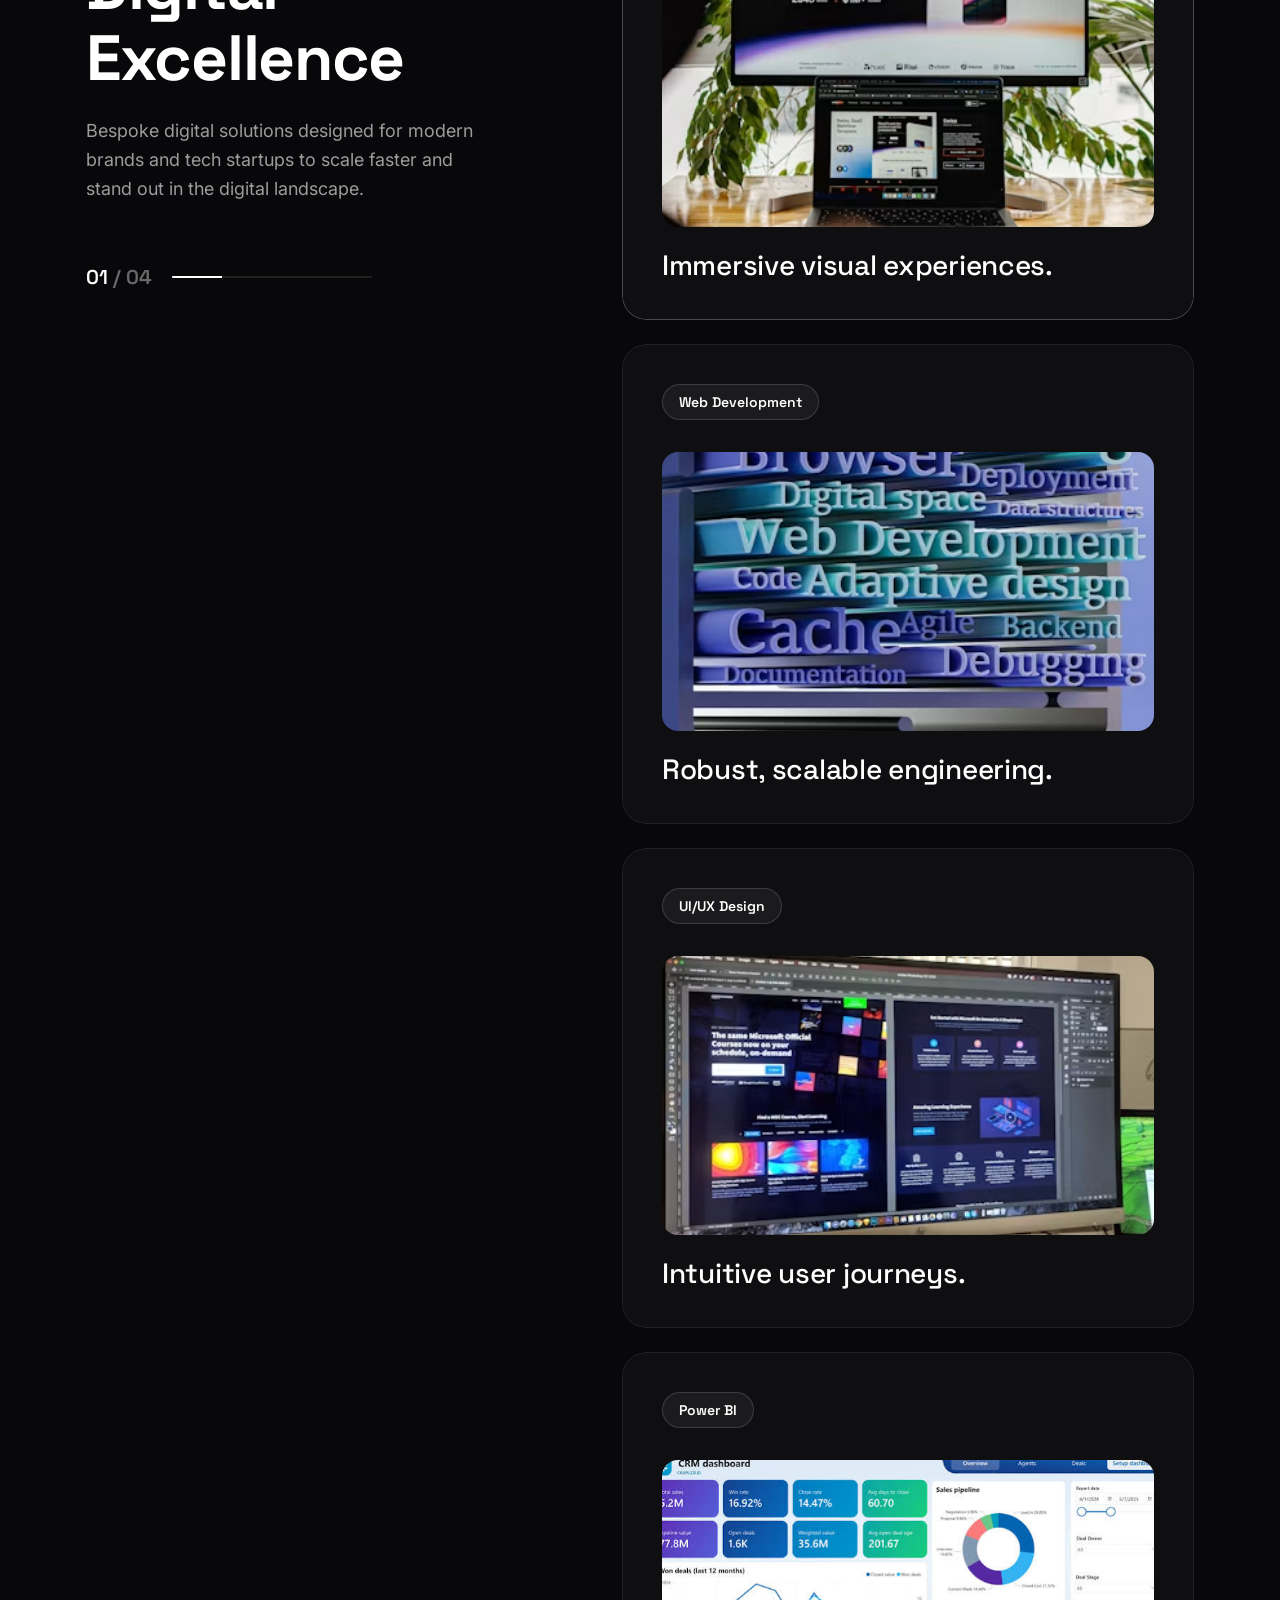
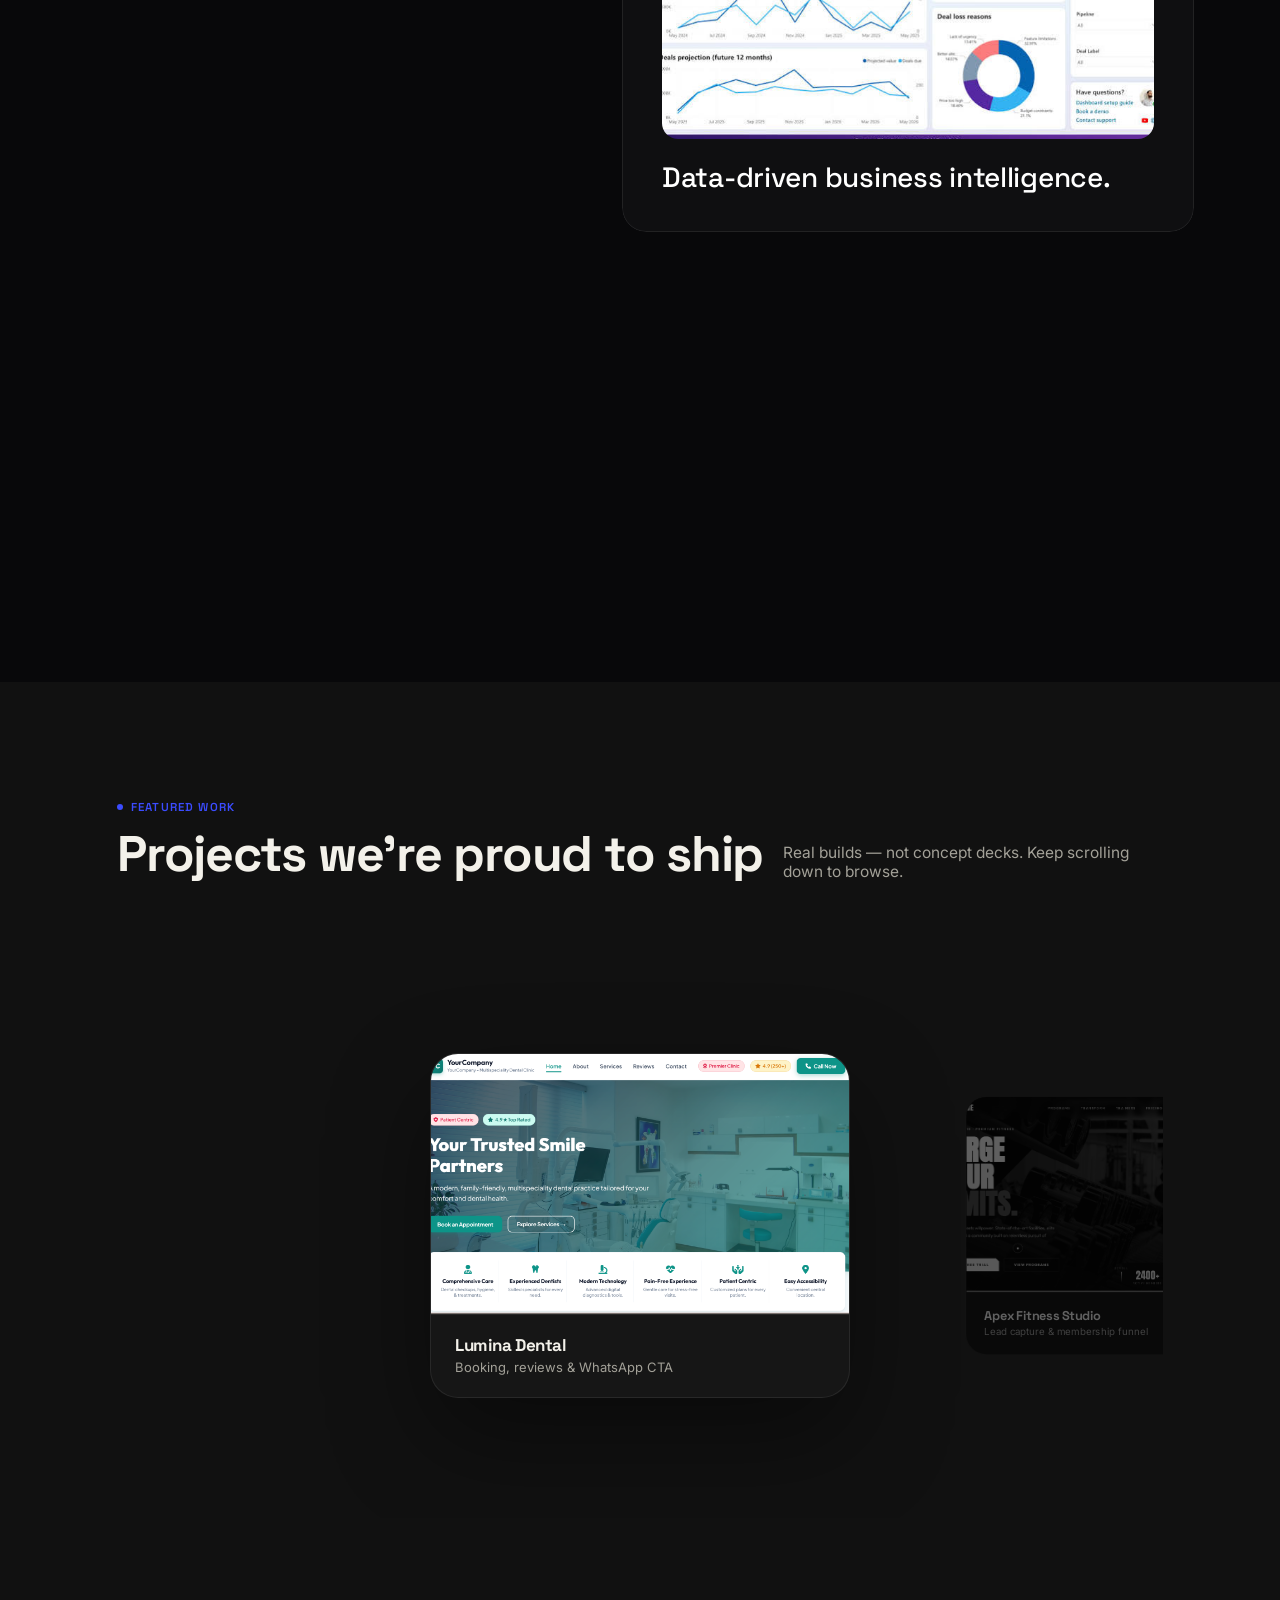
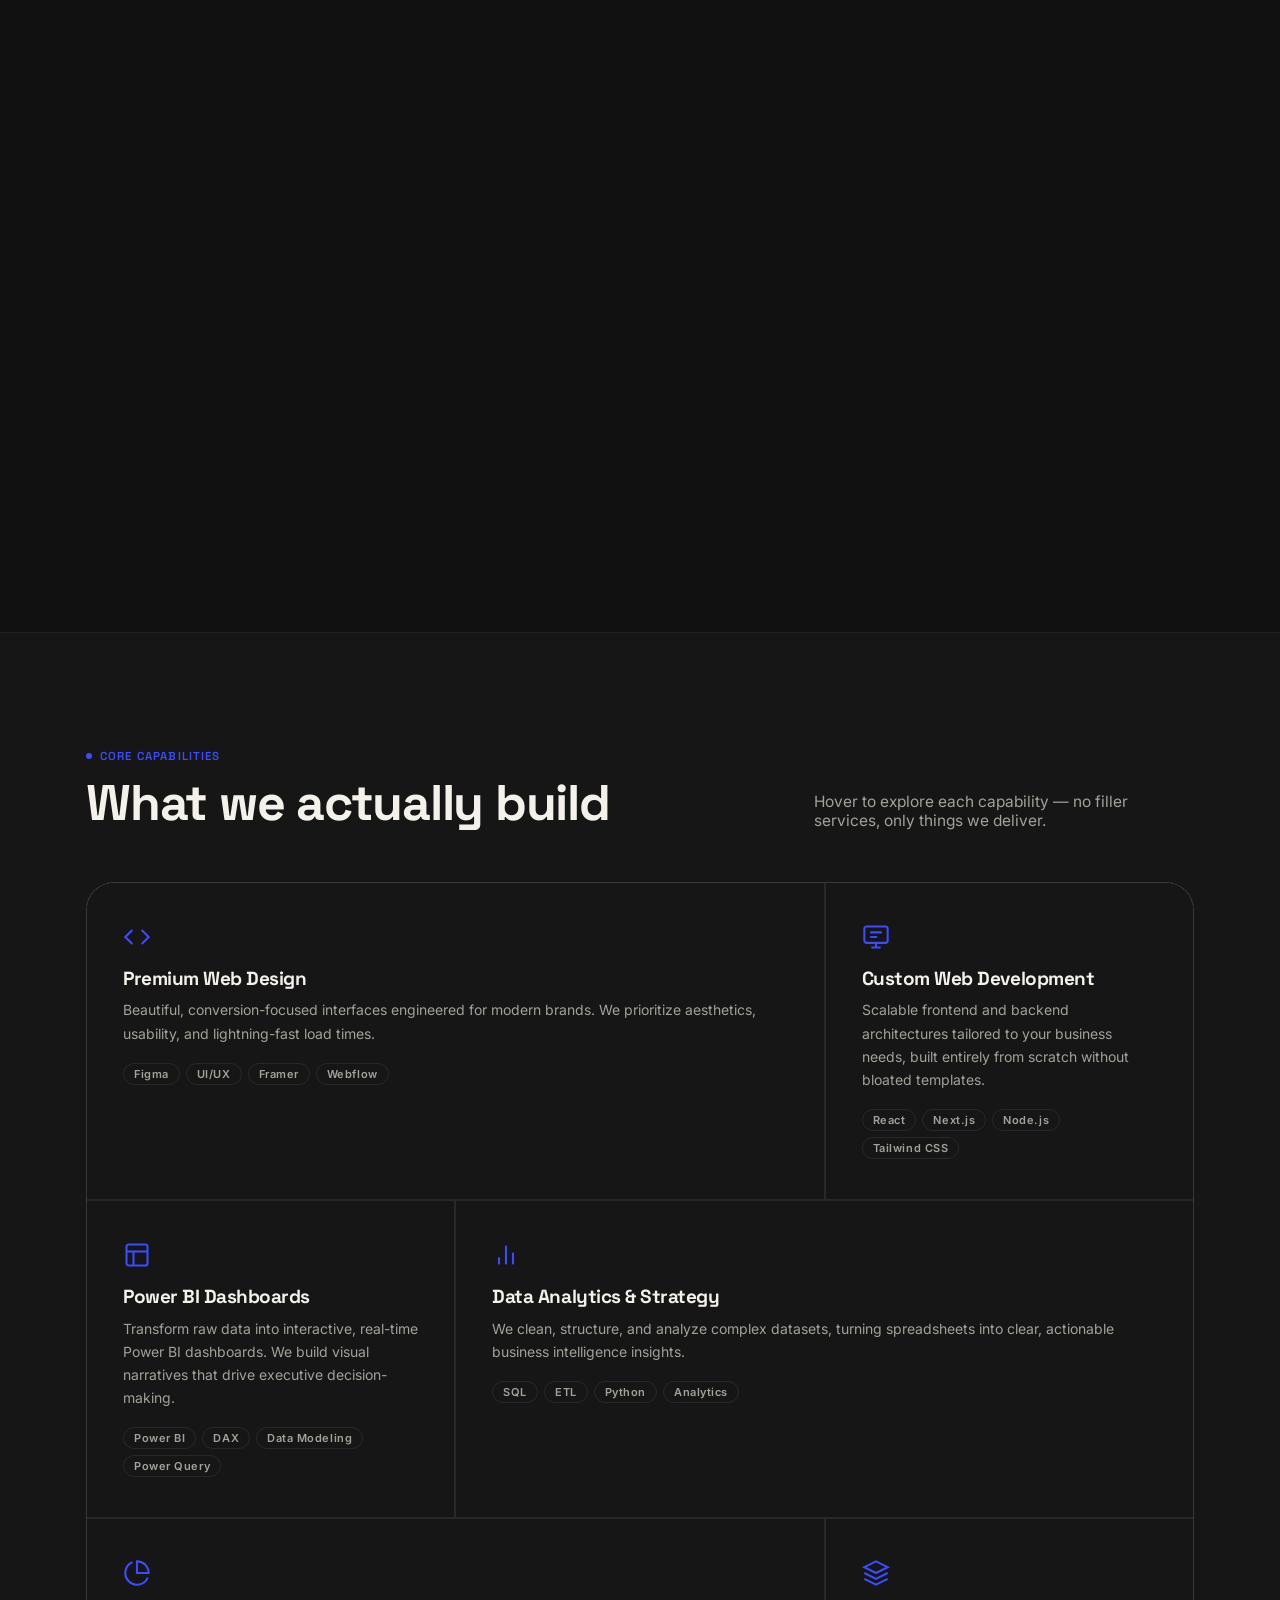
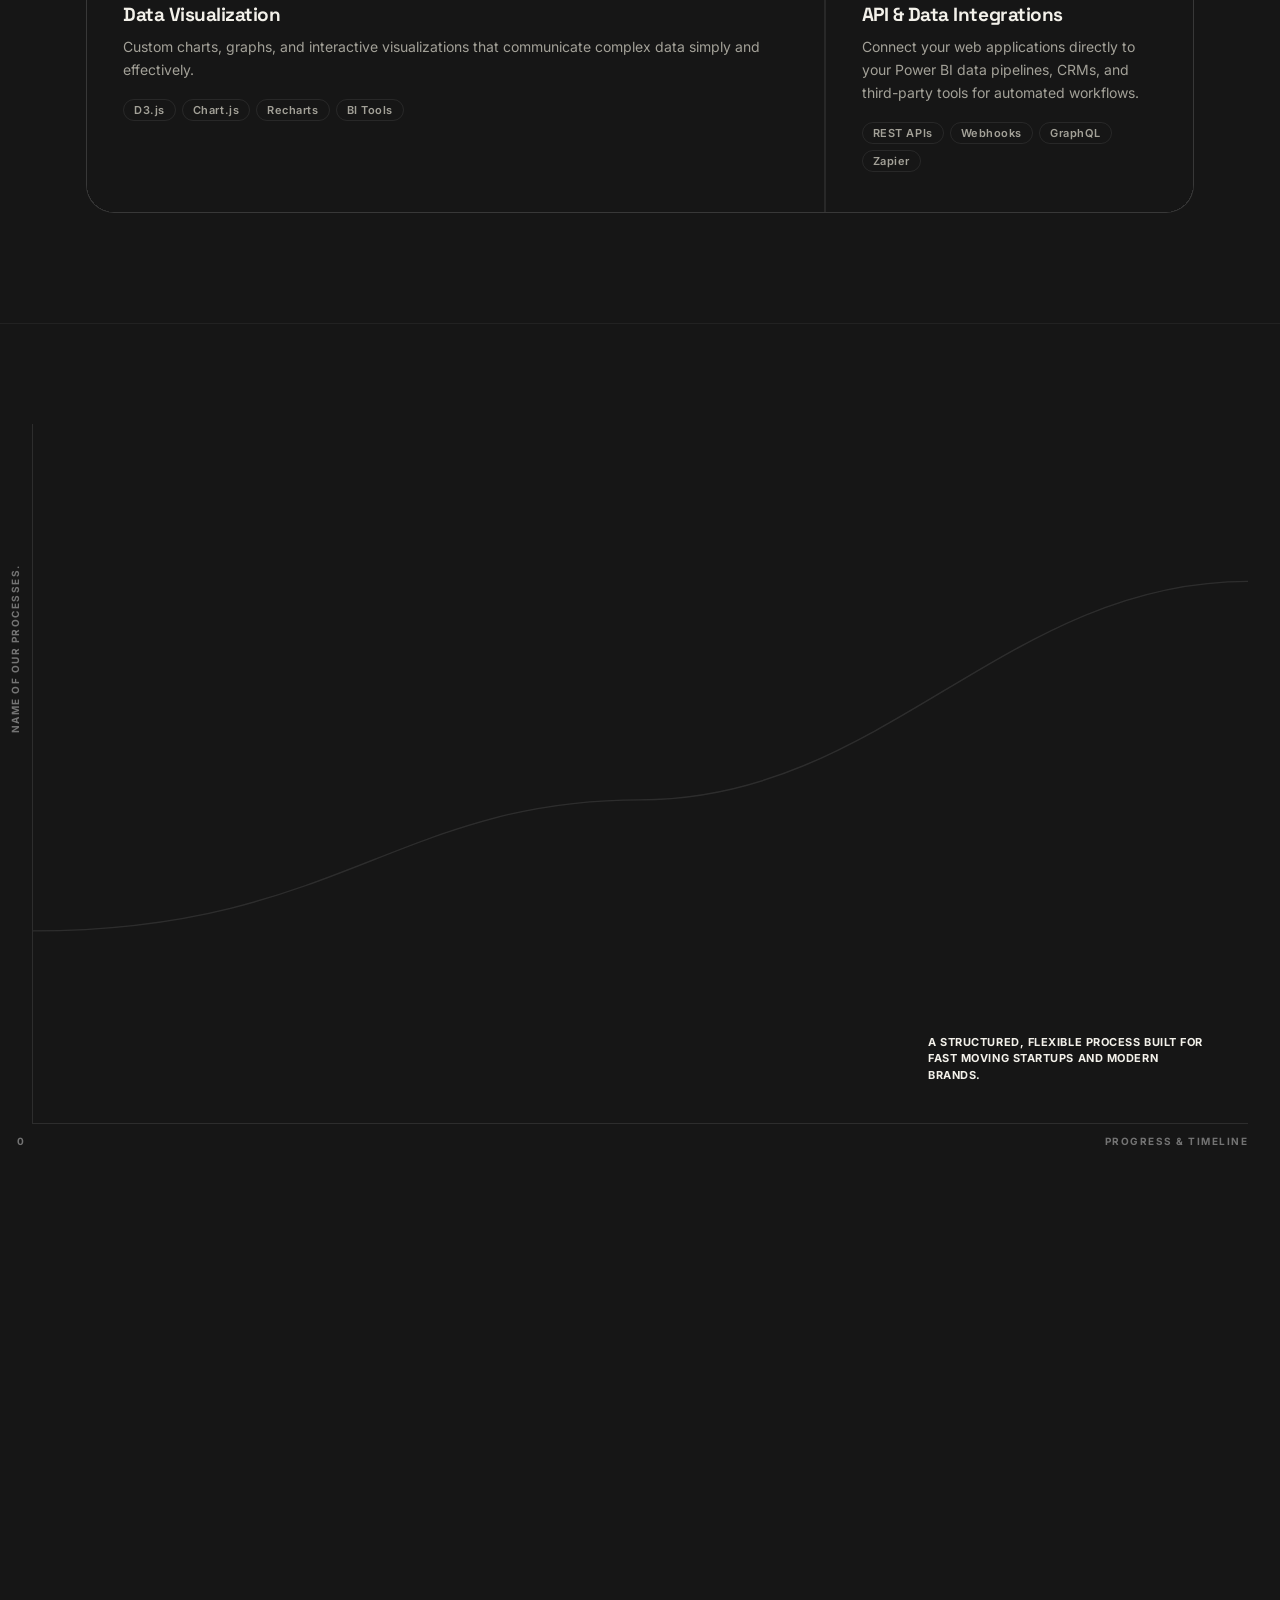
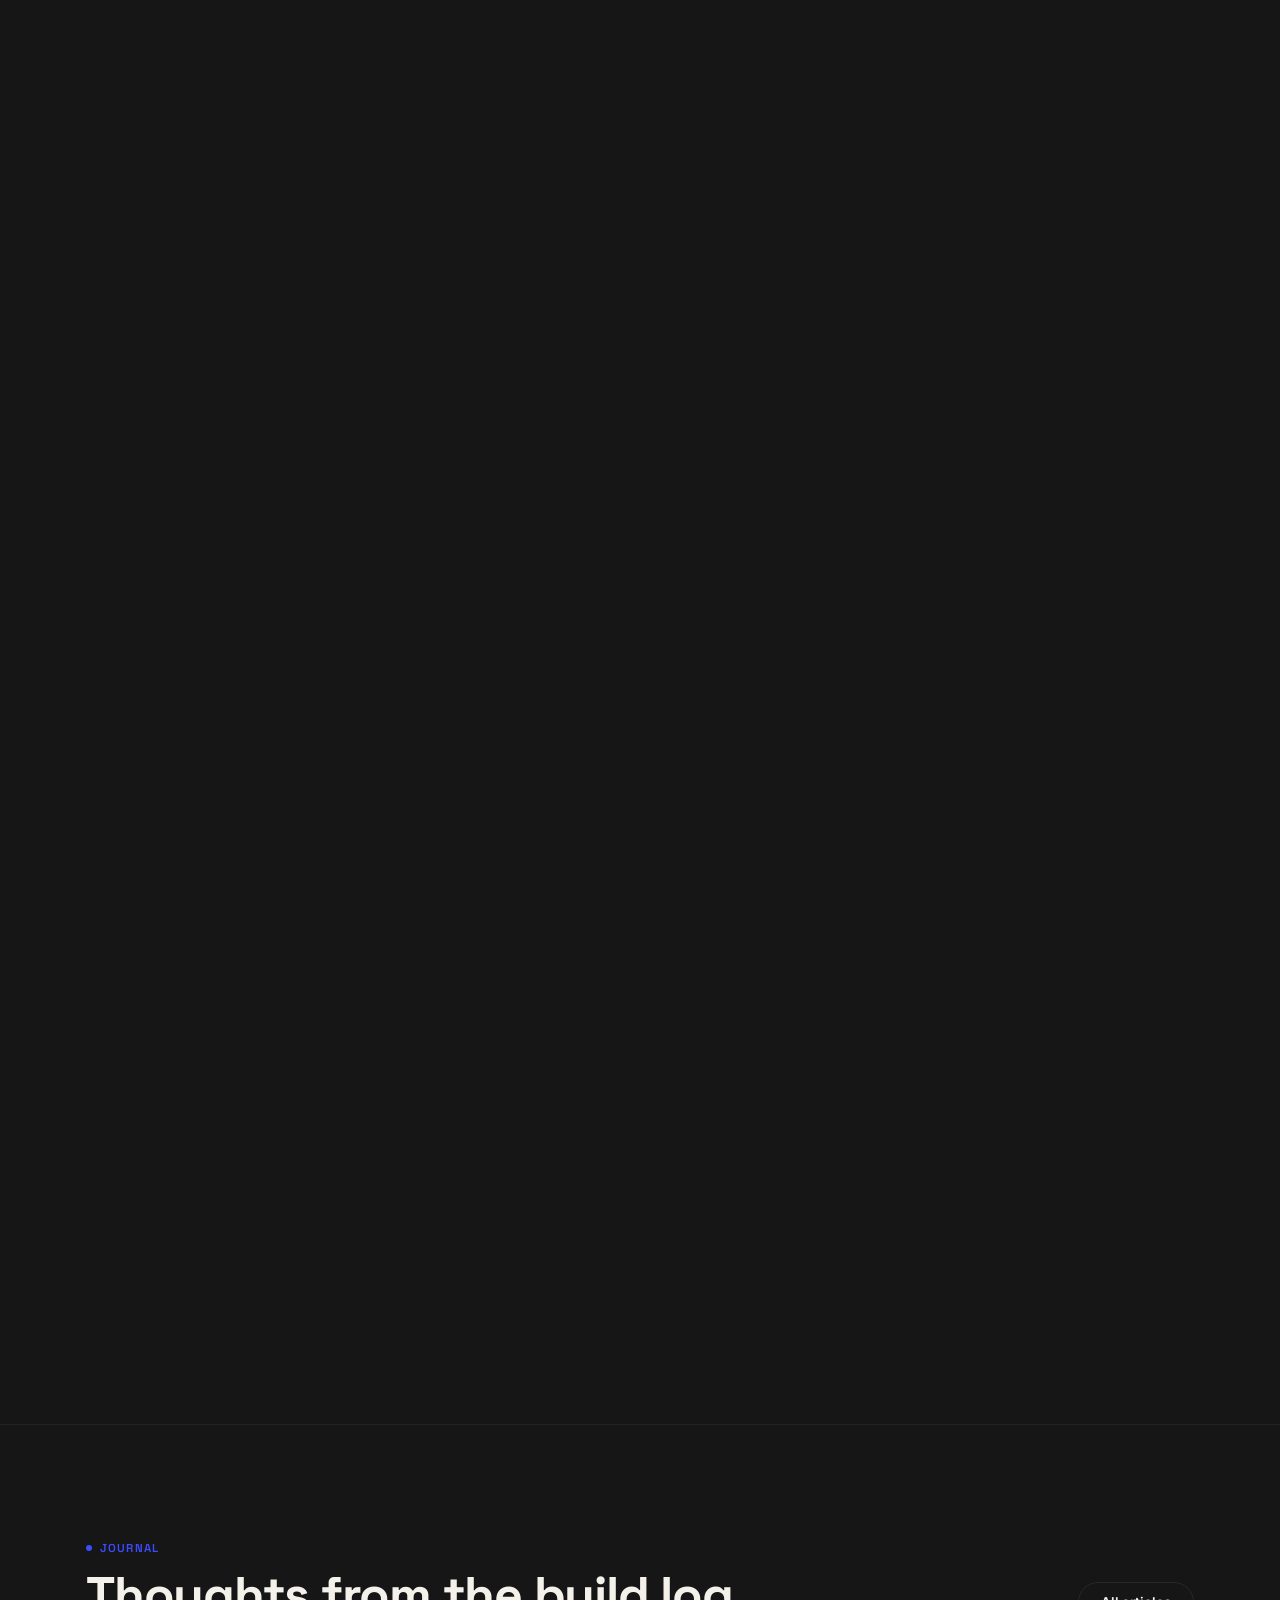
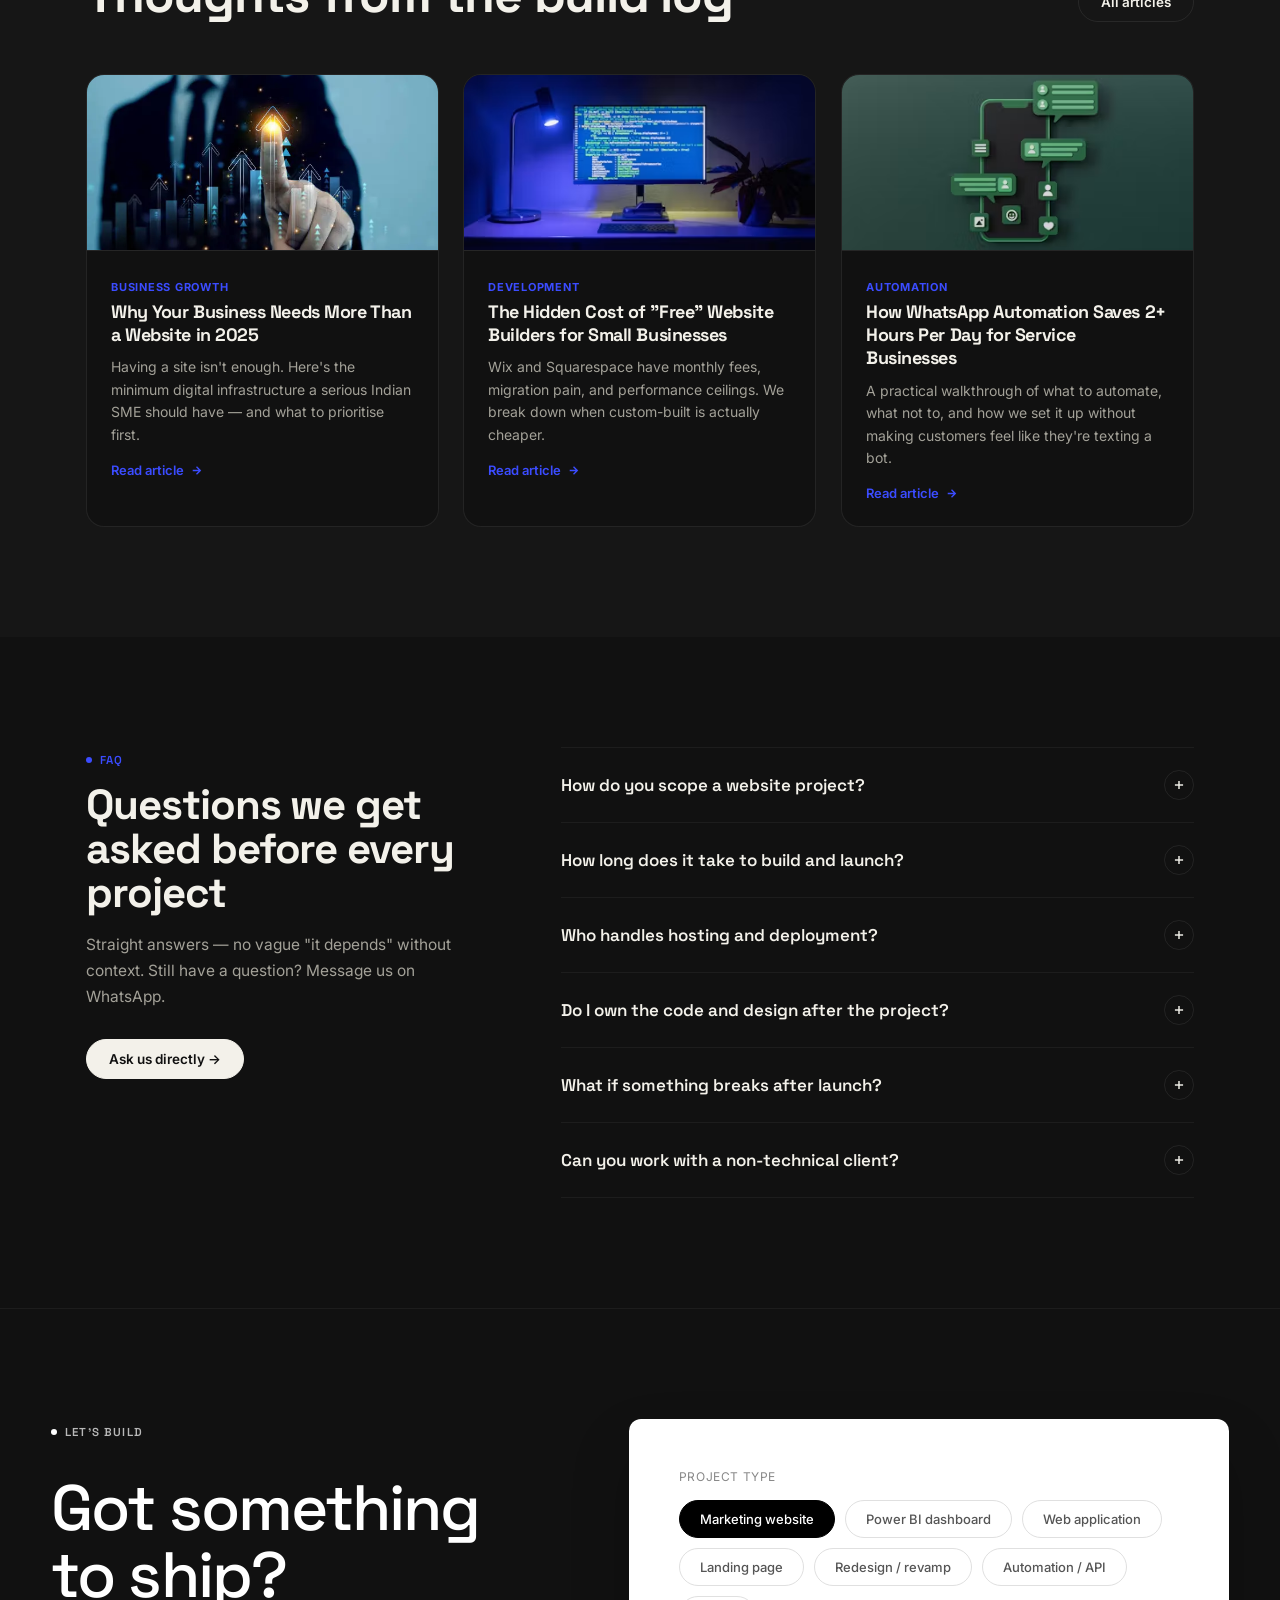
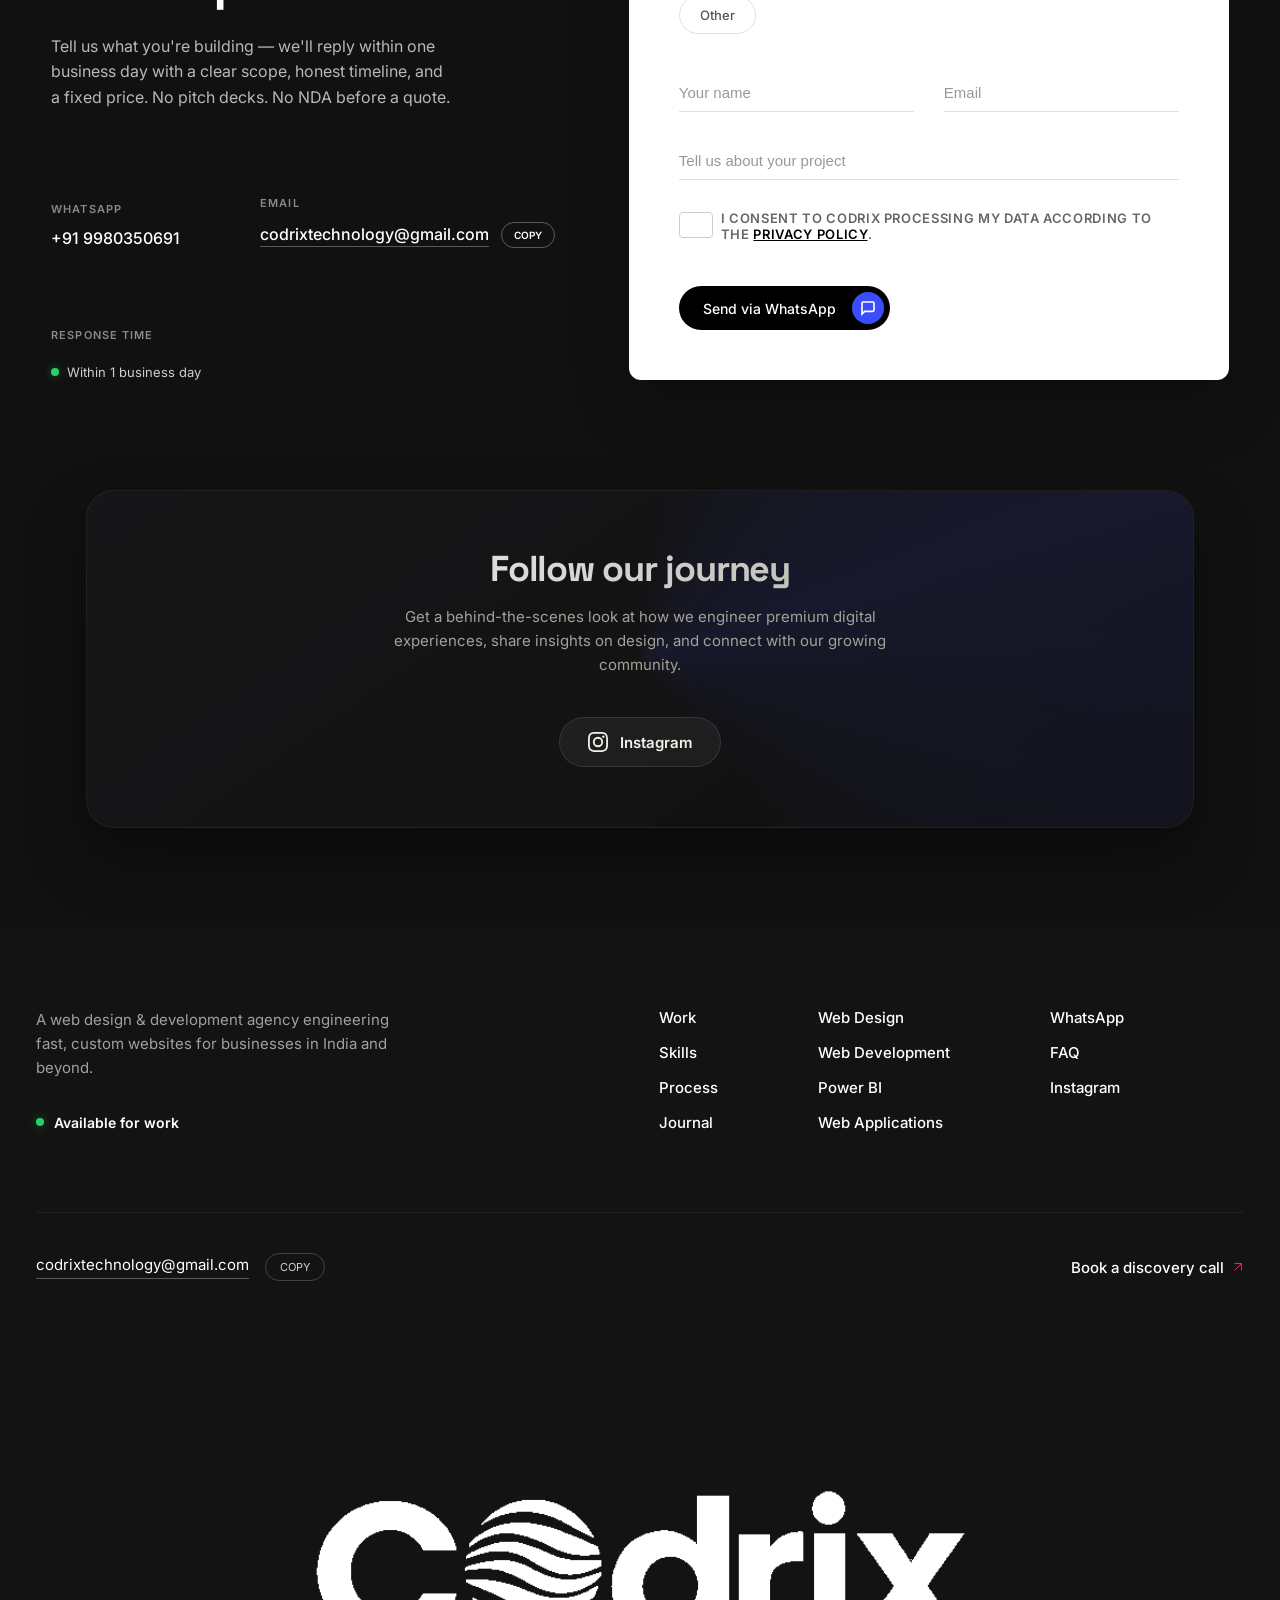
==== commit 046c49ba: "Embed standalone 3D particle wave script directly in index.html for zero-dependency execution" ====
--- a/index.html
+++ b/index.html
@@ -92,6 +92,119 @@
     <div class="hero-center-layout">
       <div class="hero-canvas-wrap" aria-hidden="true">
         <canvas id="fraxbit-hero-canvas"></canvas>
+        <script>
+          (function() {
+            const canvas = document.getElementById('fraxbit-hero-canvas');
+            if (!canvas) return;
+            const ctx = canvas.getContext('2d');
+            if (!ctx) return;
+
+            let width = 0, height = 0, dpr = 1;
+            const cols = 110, rows = 65;
+            const spacingX = 26, spacingZ = 24;
+
+            let mouseX = 0, mouseY = 0, targetMouseX = 0, targetMouseY = 0, isMouseOver = false;
+            const redDotSet = new Set();
+            const totalPoints = cols * rows;
+            let seed = 1337;
+            function pseudoRandom() { seed = (seed * 9301 + 49297) % 233280; return seed / 233280; }
+            for (let i = 0; i < Math.floor(totalPoints * 0.045); i++) { redDotSet.add(Math.floor(pseudoRandom() * totalPoints)); }
+
+            function resize() {
+              width = window.innerWidth;
+              height = window.innerHeight;
+              dpr = Math.min(window.devicePixelRatio || 1, 2);
+              canvas.width = width * dpr;
+              canvas.height = height * dpr;
+              canvas.style.width = width + 'px';
+              canvas.style.height = height + 'px';
+              ctx.scale(dpr, dpr);
+            }
+            resize();
+            window.addEventListener('resize', resize, { passive: true });
+
+            const heroSection = document.getElementById('hero') || document.body;
+            heroSection.addEventListener('mousemove', (e) => {
+              const rect = heroSection.getBoundingClientRect();
+              targetMouseX = e.clientX - rect.left - width / 2;
+              targetMouseY = e.clientY - rect.top - height / 2;
+              isMouseOver = true;
+            }, { passive: true });
+
+            heroSection.addEventListener('mouseleave', () => { targetMouseX = 0; targetMouseY = 0; isMouseOver = false; }, { passive: true });
+
+            let time = 0;
+            function render() {
+              time += 0.025;
+              mouseX += (targetMouseX - mouseX) * 0.05;
+              mouseY += (targetMouseY - mouseY) * 0.05;
+              ctx.clearRect(0, 0, width, height);
+
+              const fov = 420;
+              const halfCols = cols / 2;
+              const points = [];
+
+              for (let r = 0; r < rows; r++) {
+                for (let c = 0; c < cols; c++) {
+                  const pointIdx = r * cols + c;
+                  const posX = (c - halfCols) * spacingX;
+                  const posZ = r * spacingZ + 120;
+
+                  const wave1 = Math.sin(c * 0.12 + time * 1.2) * Math.cos(r * 0.12 + time * 1.0) * 38;
+                  const wave2 = Math.sin((c + r) * 0.08 + time * 0.8) * 20;
+                  let posY = wave1 + wave2;
+
+                  if (isMouseOver) {
+                    const dx = posX - mouseX;
+                    const dz = posZ - (mouseY + 300);
+                    const distSq = dx * dx + dz * dz;
+                    if (distSq < 200 * 200) {
+                      const factor = 1 - distSq / (200 * 200);
+                      posY -= Math.sin(factor * Math.PI) * 45;
+                    }
+                  }
+
+                  const z3d = posZ + (mouseY * 0.15);
+                  const scale = fov / (fov + z3d);
+                  const screenX = width / 2 + (posX + mouseX * 0.2) * scale;
+                  const screenY = height * 0.52 + (posY + (r * 11) - 260) * scale;
+
+                  if (screenX < -20 || screenX > width + 20 || screenY < -20 || screenY > height + 20) continue;
+
+                  points.push({ x: screenX, y: screenY, scale: scale, z: z3d, isRed: redDotSet.has(pointIdx), idx: pointIdx });
+                }
+              }
+
+              points.sort((a, b) => b.z - a.z);
+
+              for (let i = 0; i < points.length; i++) {
+                const p = points[i];
+                const depthAlpha = Math.max(0.15, Math.min(0.95, (1600 - p.z) / 1200));
+
+                if (p.isRed) {
+                  const pulse = 0.85 + Math.sin(time * 3.5 + p.idx) * 0.22;
+                  const radius = Math.max(2.5, p.scale * 4.2) * pulse;
+                  ctx.save();
+                  ctx.shadowColor = '#FF2A4B';
+                  ctx.shadowBlur = Math.max(8, 16 * p.scale);
+                  ctx.fillStyle = `rgba(255, 42, 75, ${depthAlpha})`;
+                  ctx.beginPath();
+                  ctx.arc(p.x, p.y, radius, 0, Math.PI * 2);
+                  ctx.fill();
+                  ctx.restore();
+                } else {
+                  const radius = Math.max(1.2, p.scale * 2.8);
+                  ctx.fillStyle = `rgba(235, 242, 255, ${depthAlpha * 0.85})`;
+                  ctx.beginPath();
+                  ctx.arc(p.x, p.y, radius, 0, Math.PI * 2);
+                  ctx.fill();
+                }
+              }
+              requestAnimationFrame(render);
+            }
+            requestAnimationFrame(render);
+          })();
+        </script>
       </div>
       <div class="hero-we-are" style="animation: fade-in 1s ease-out 1s forwards; opacity: 0;"><div class="ui-left" style="will-change: transform, opacity;">WE ARE</div></div>
       
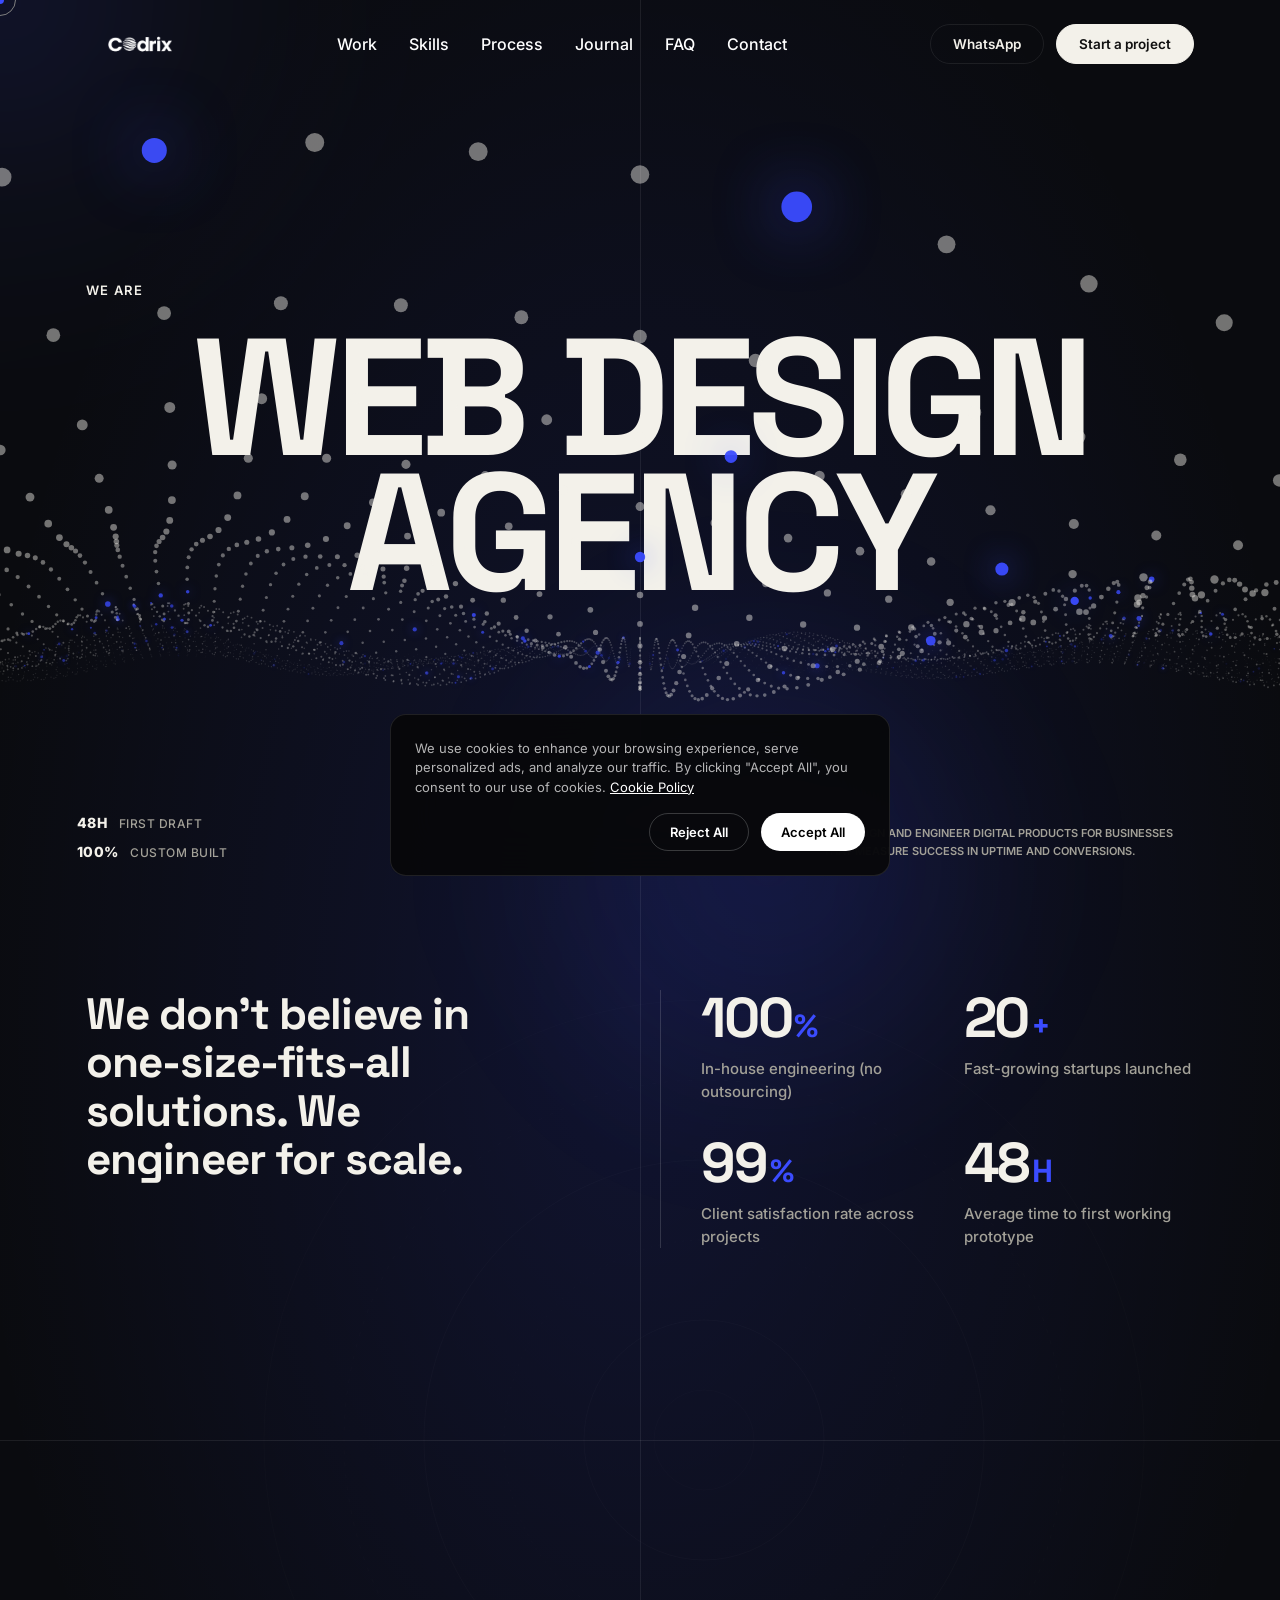
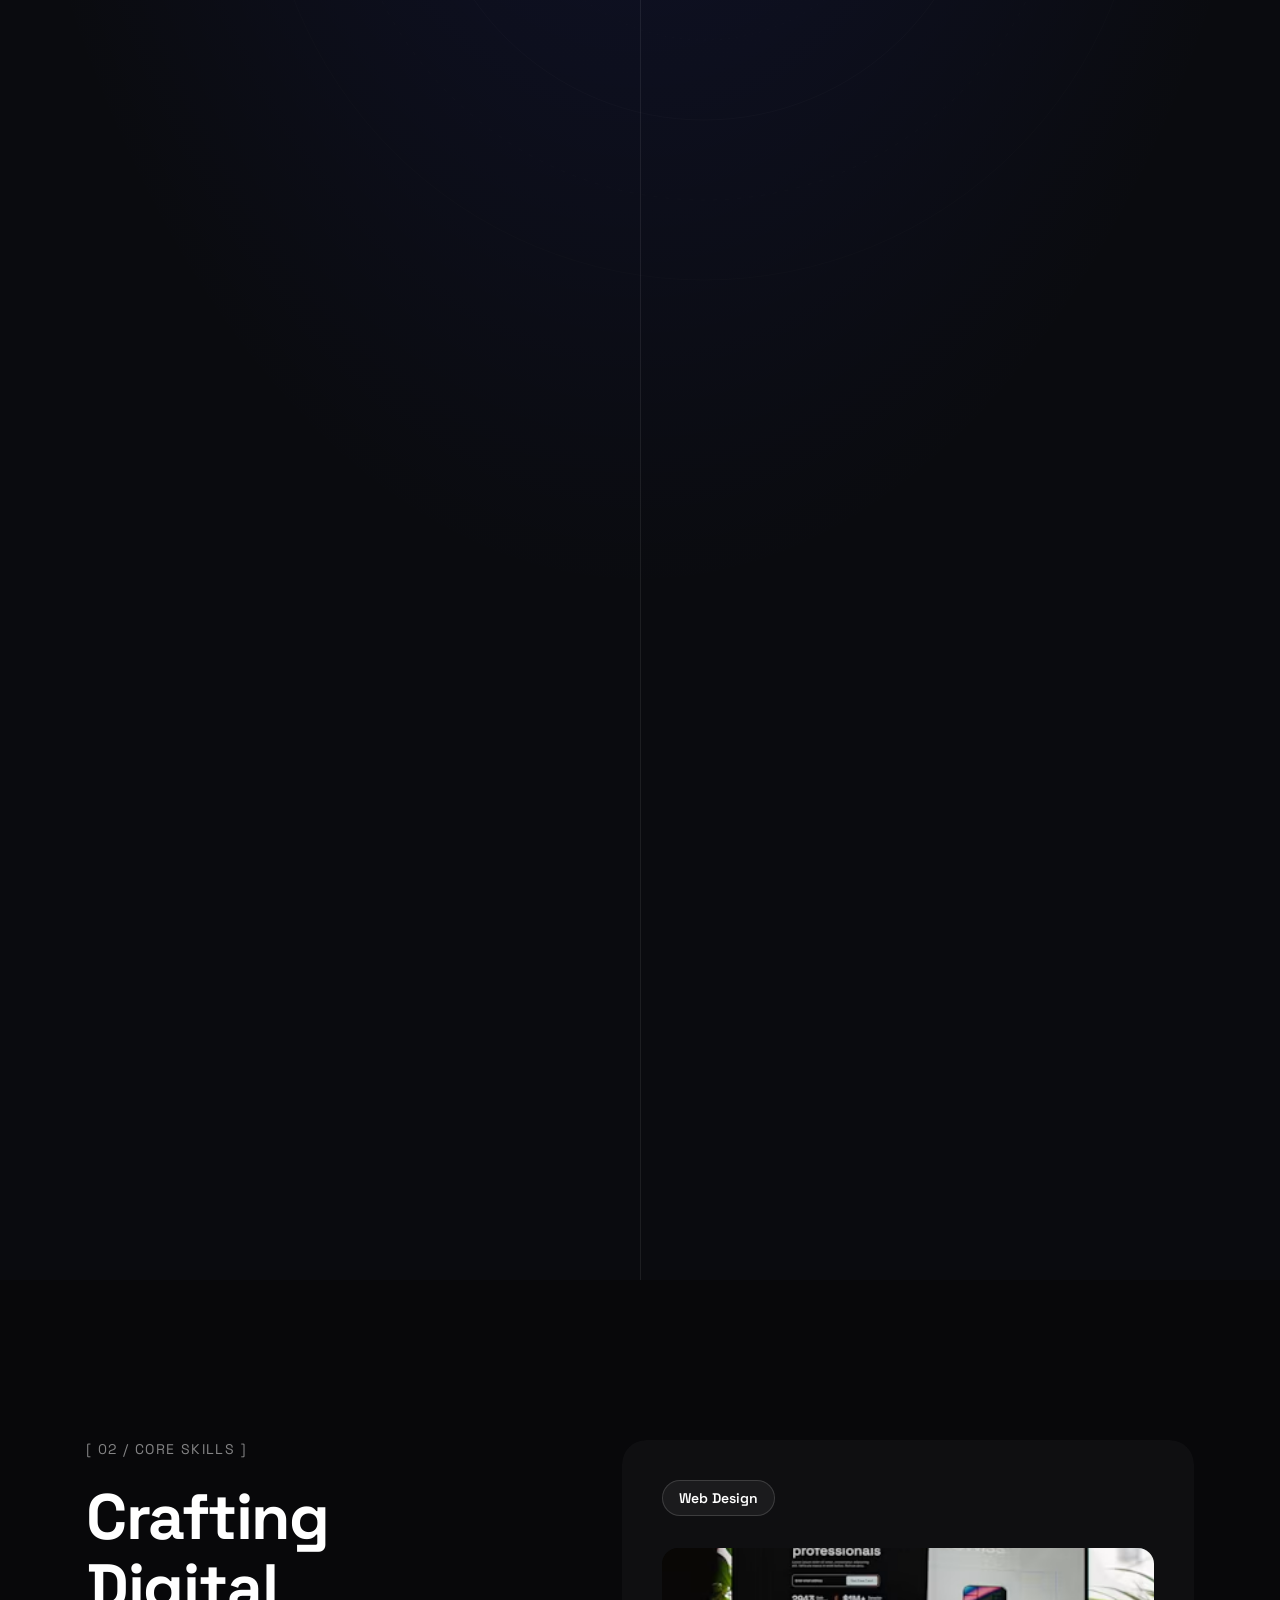
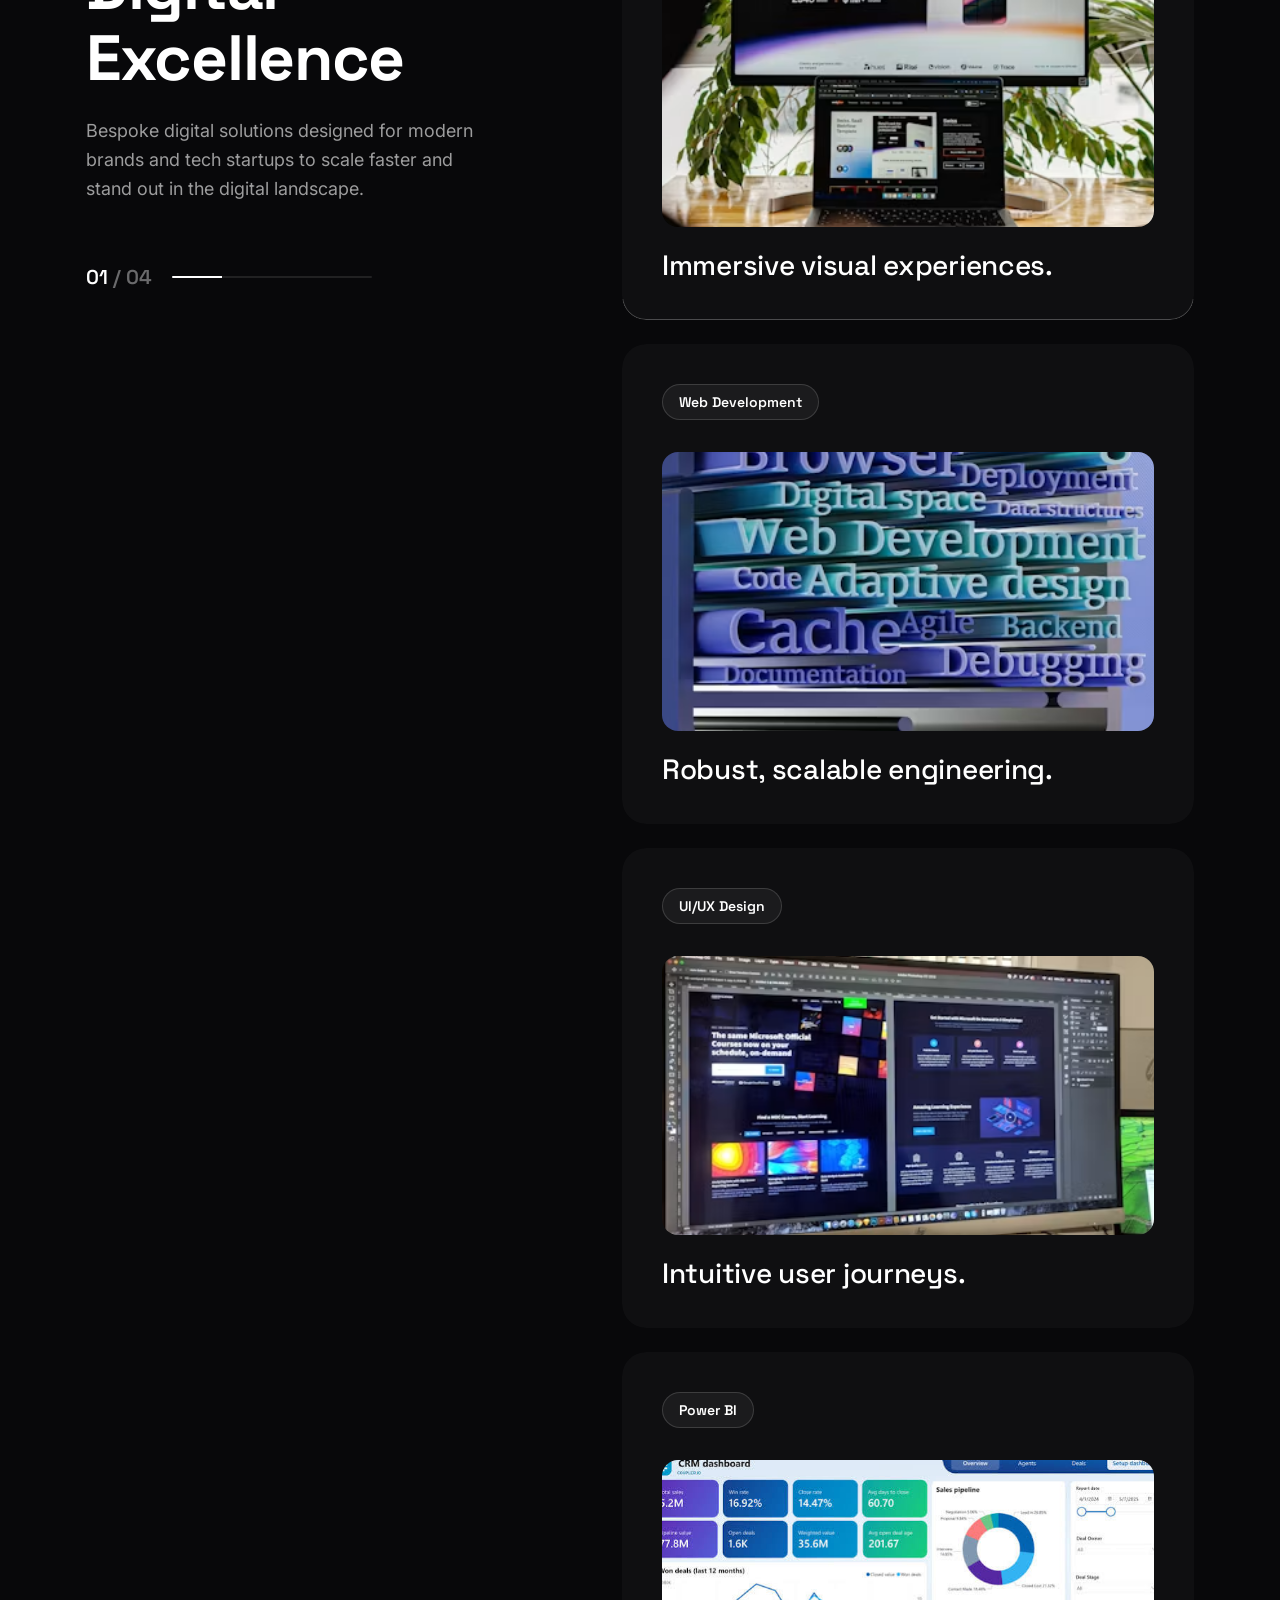
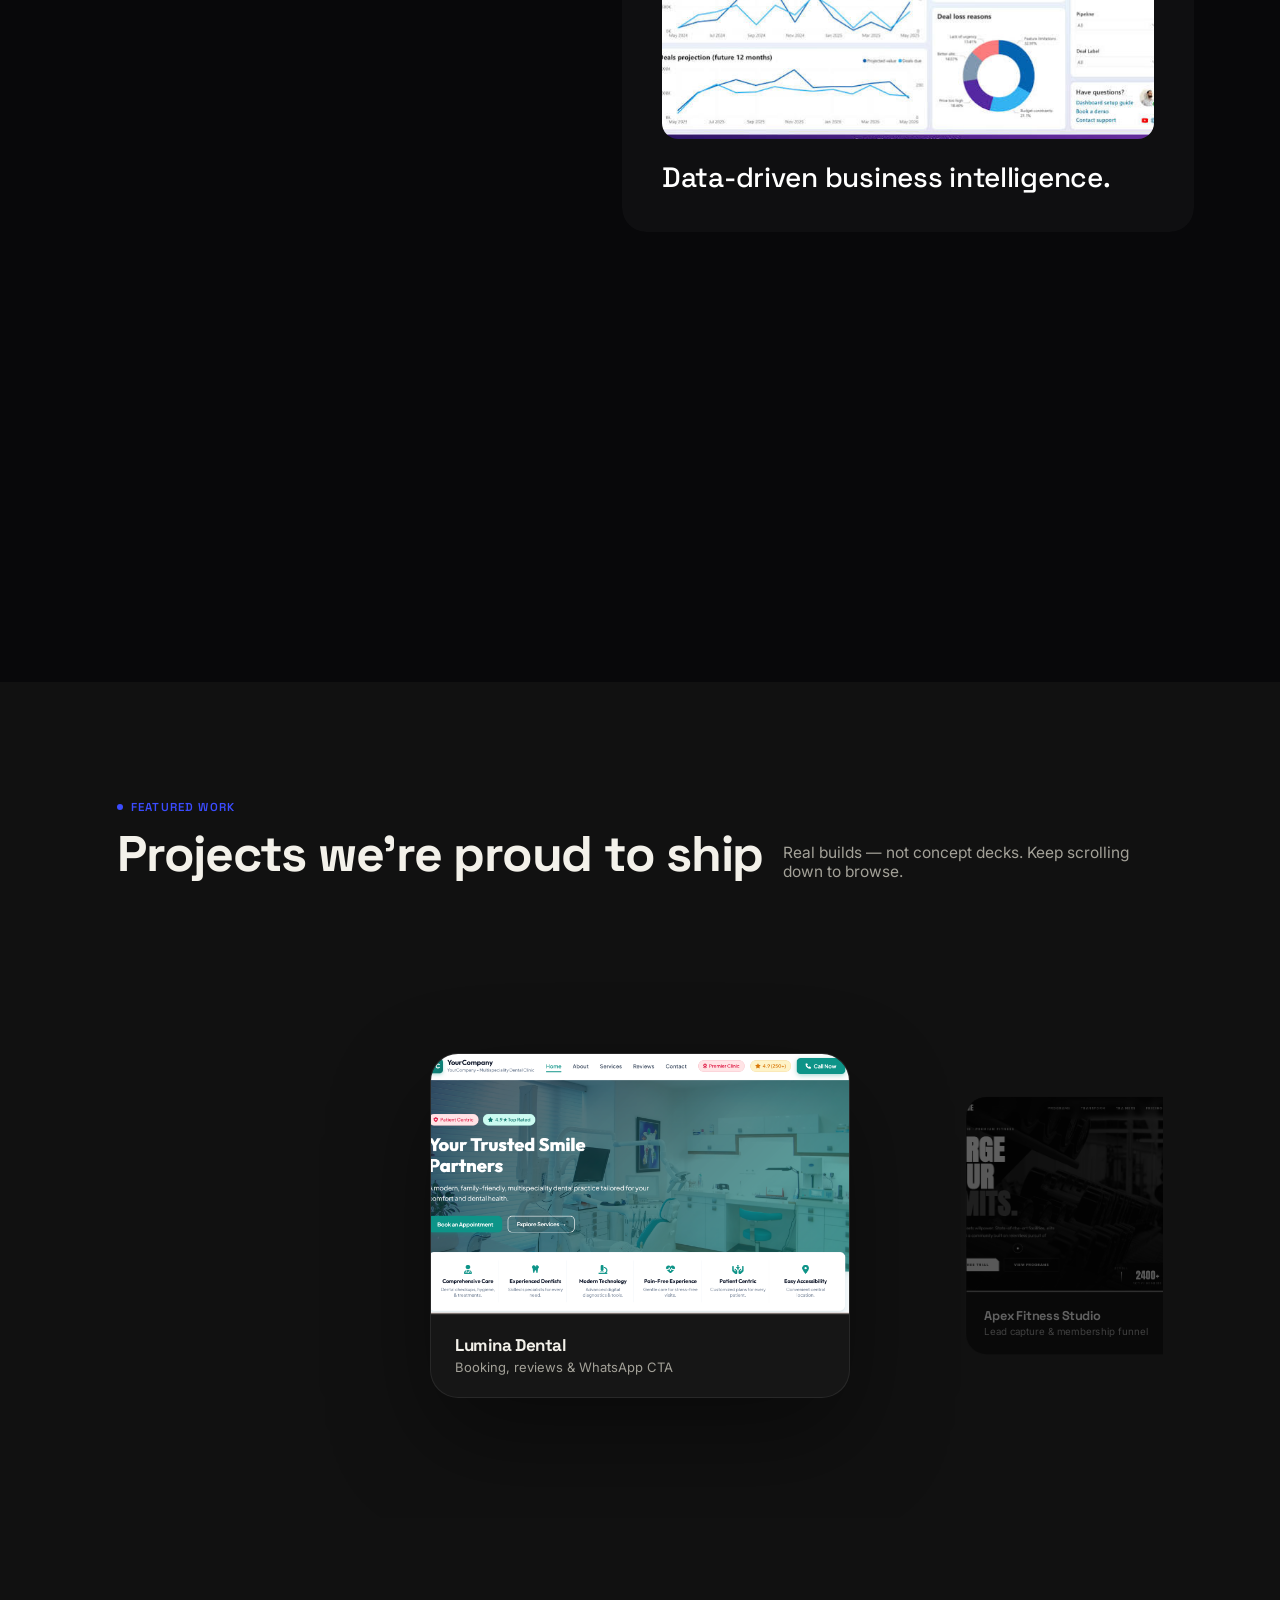
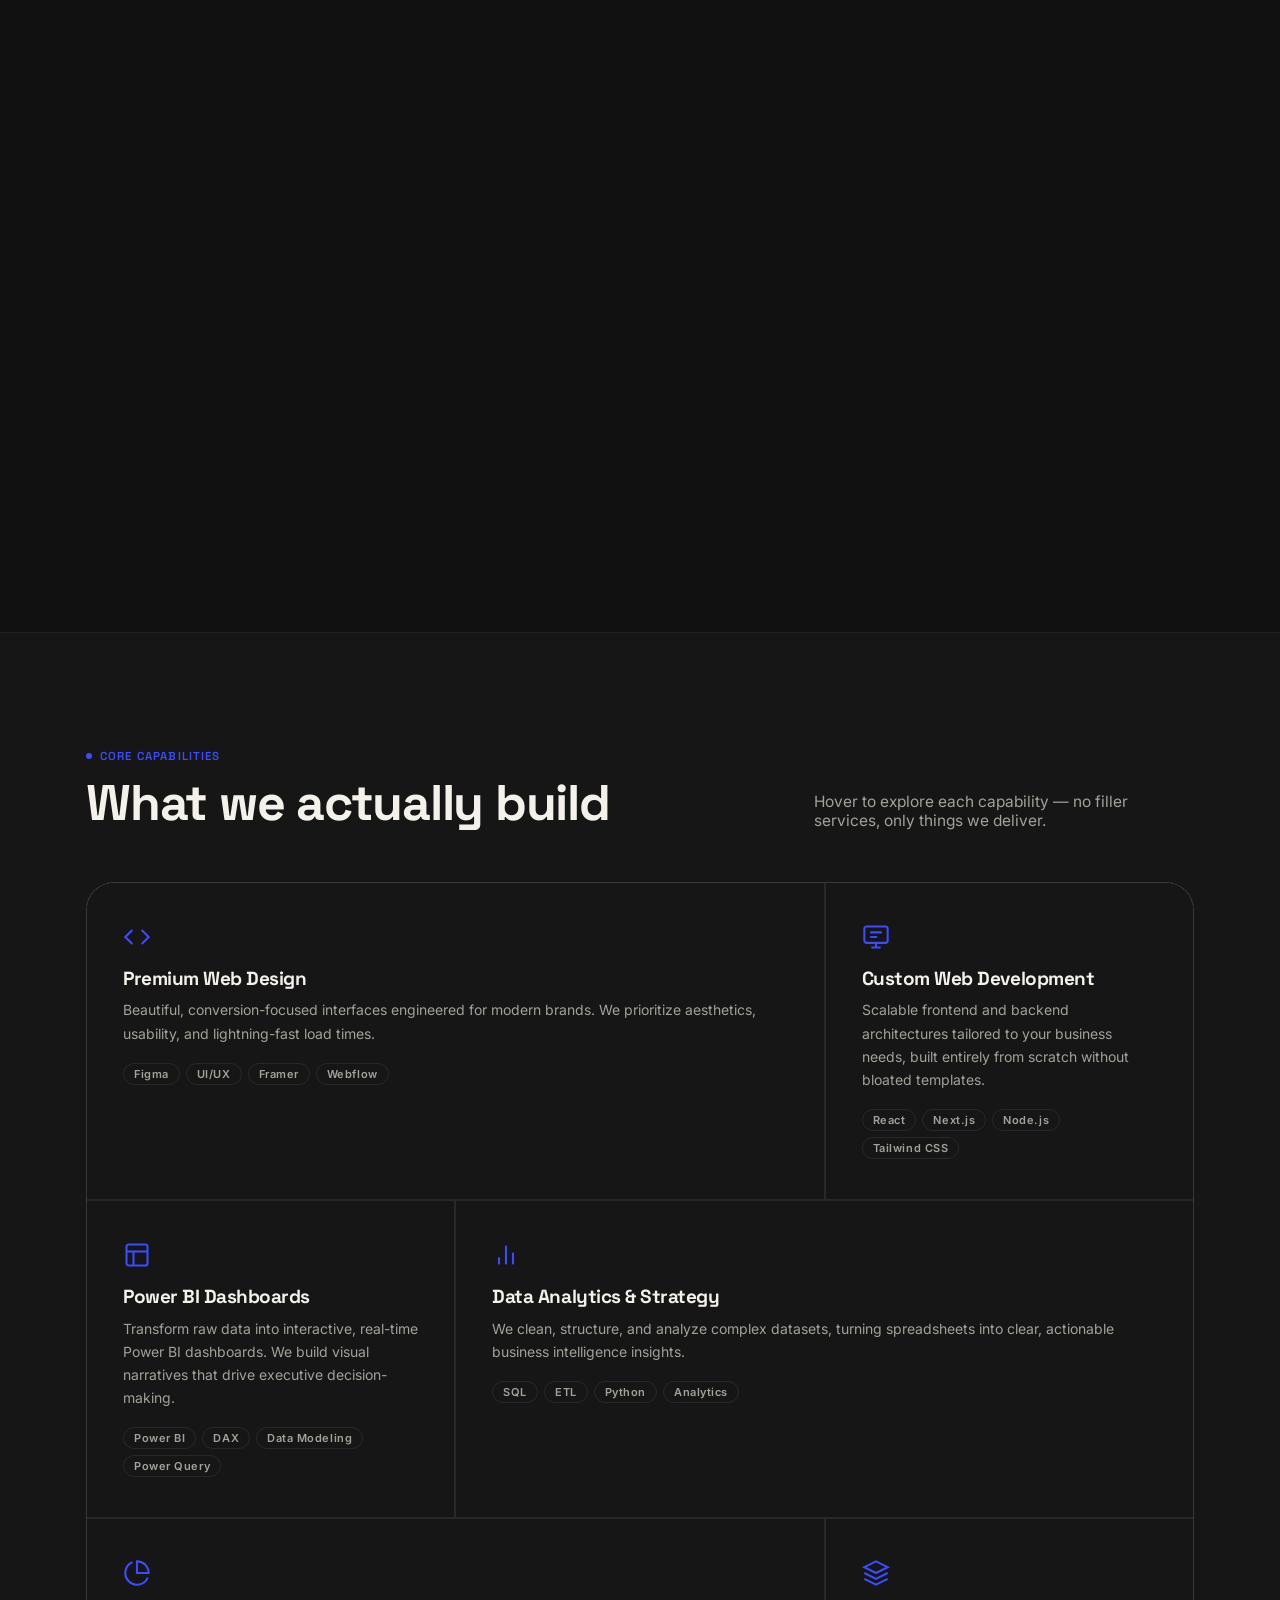
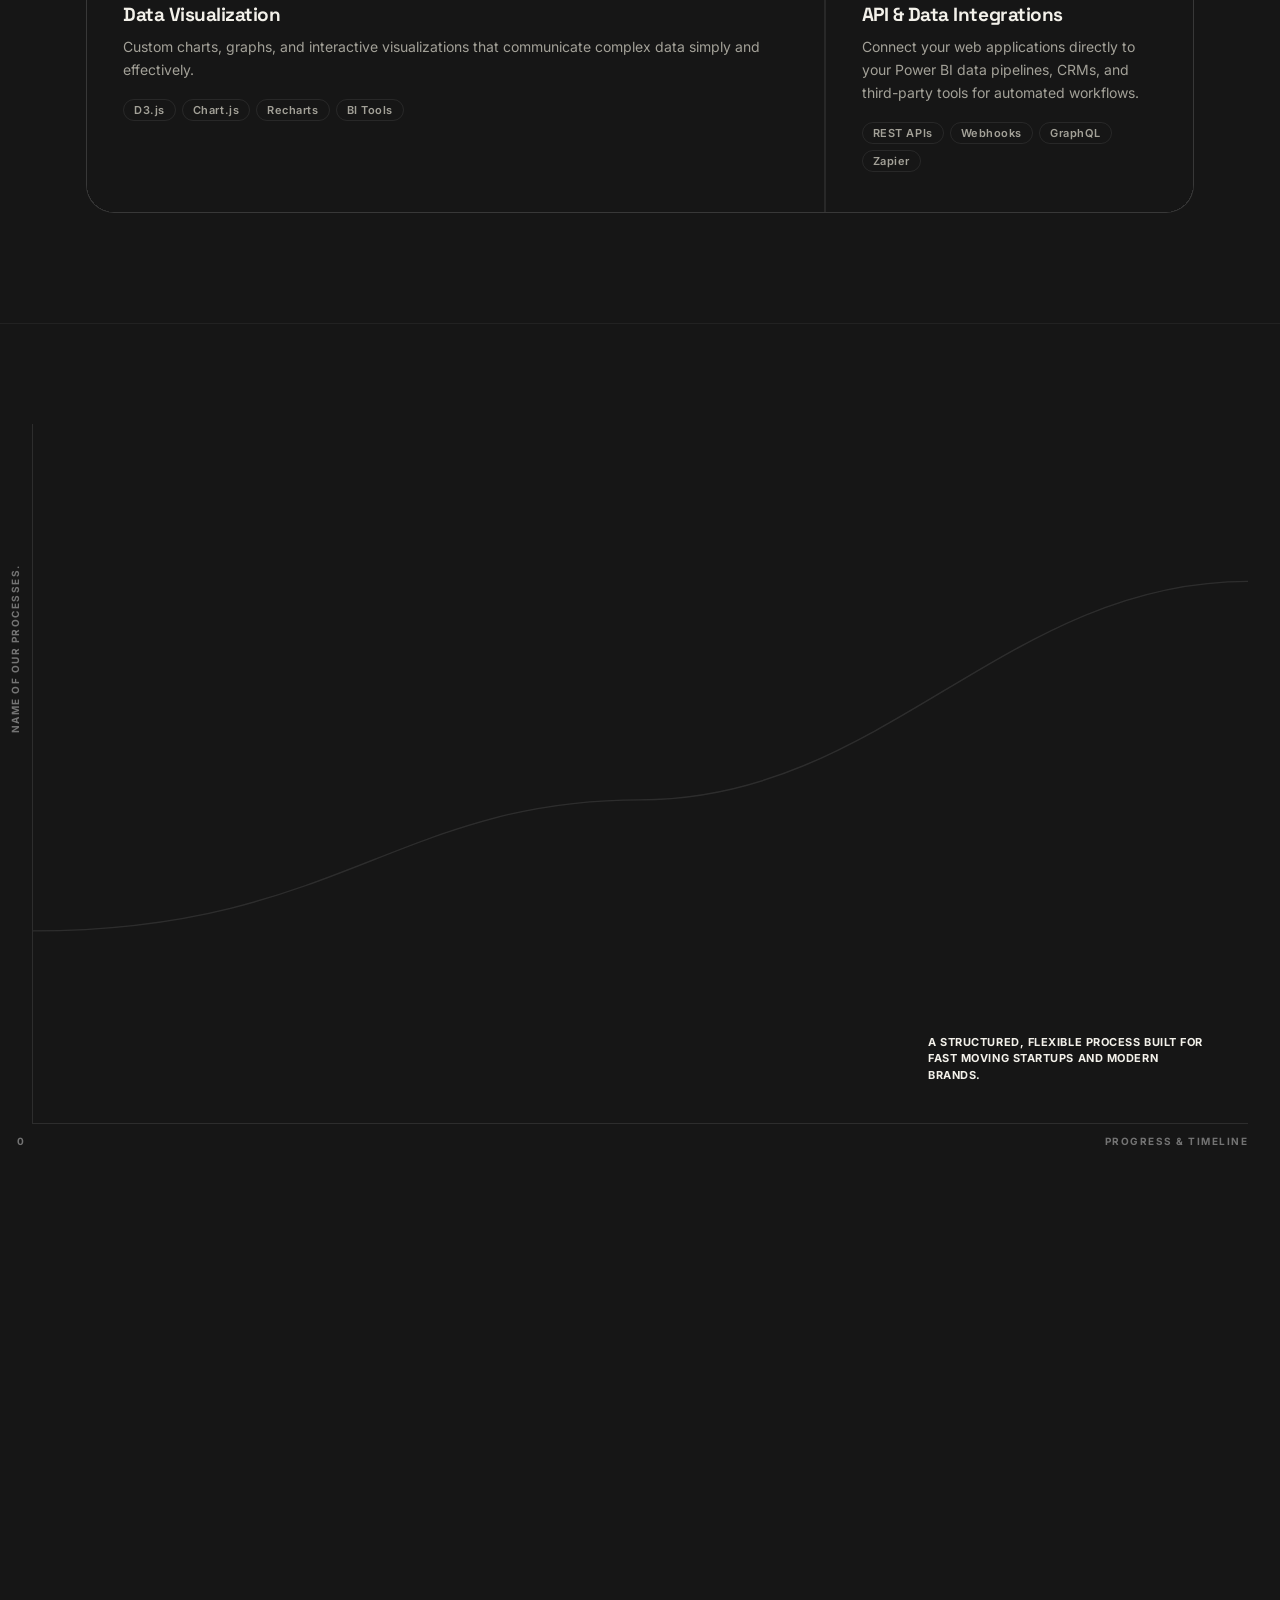
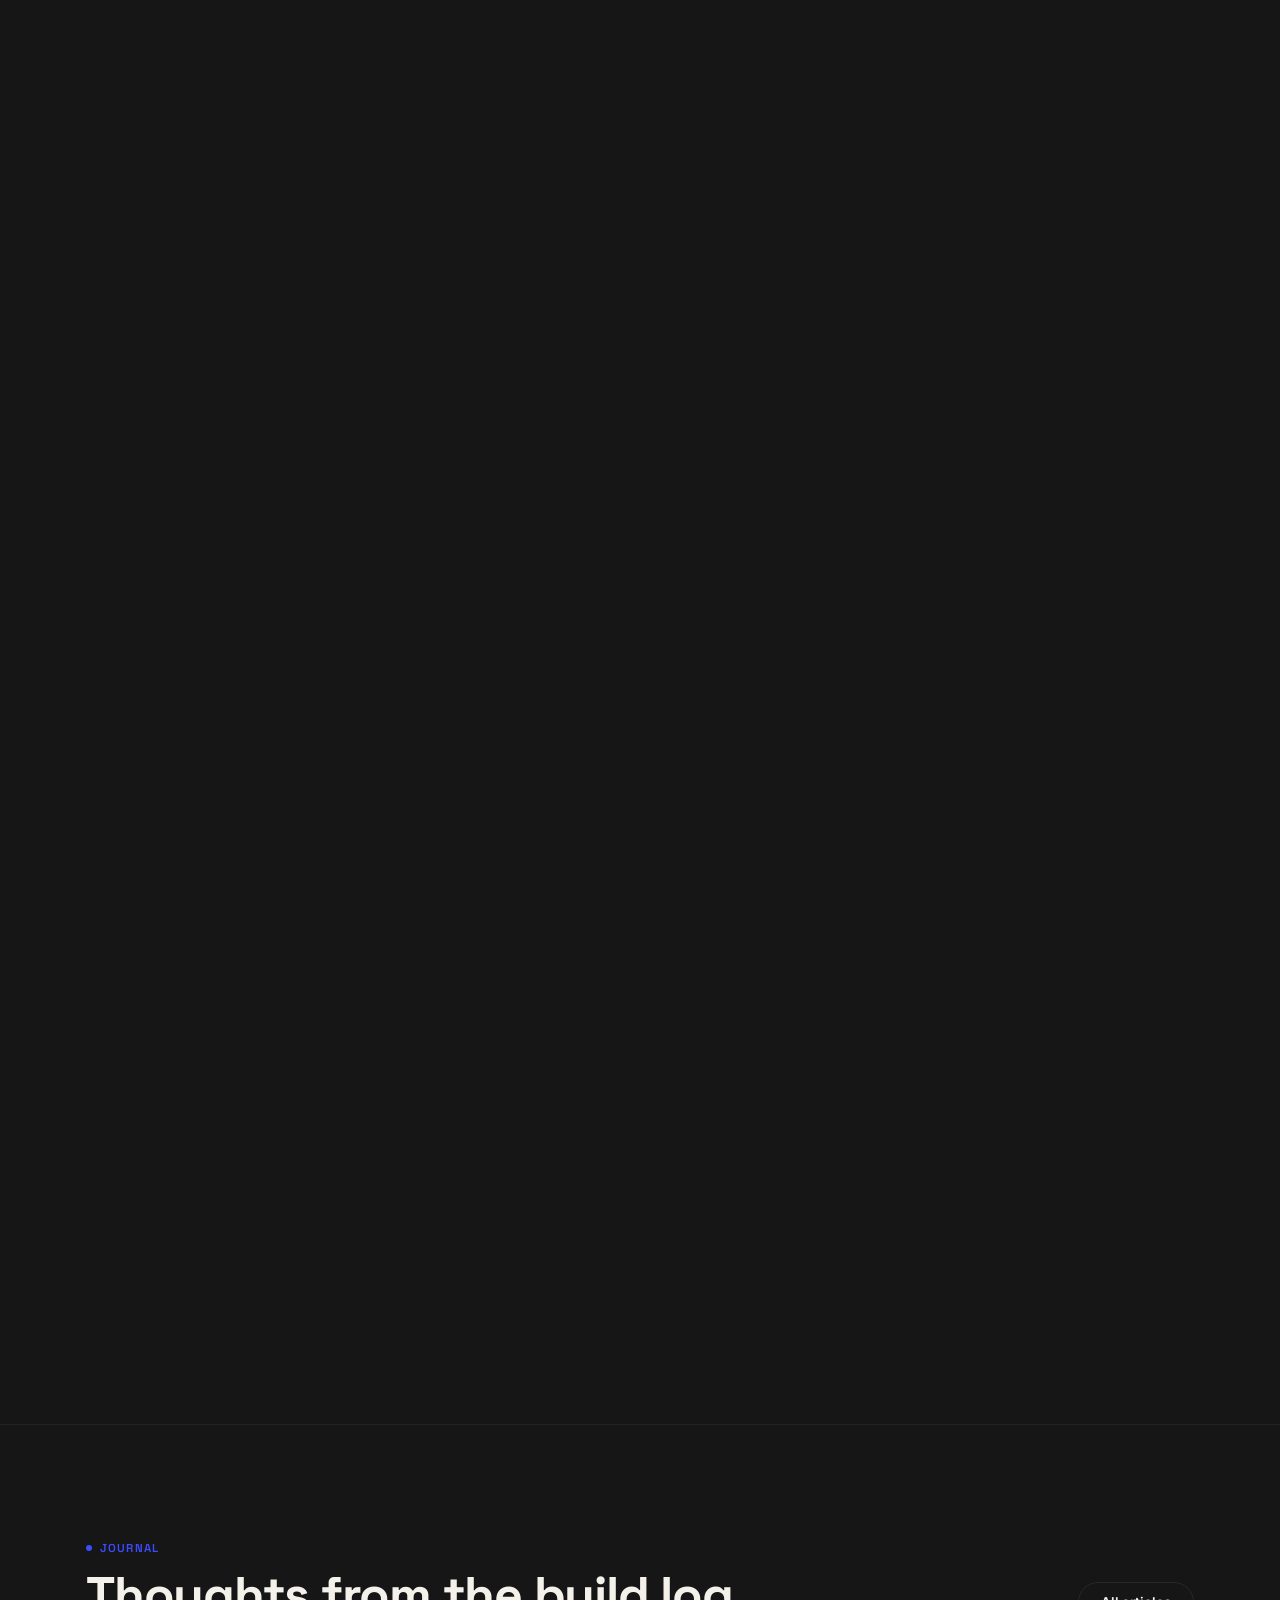
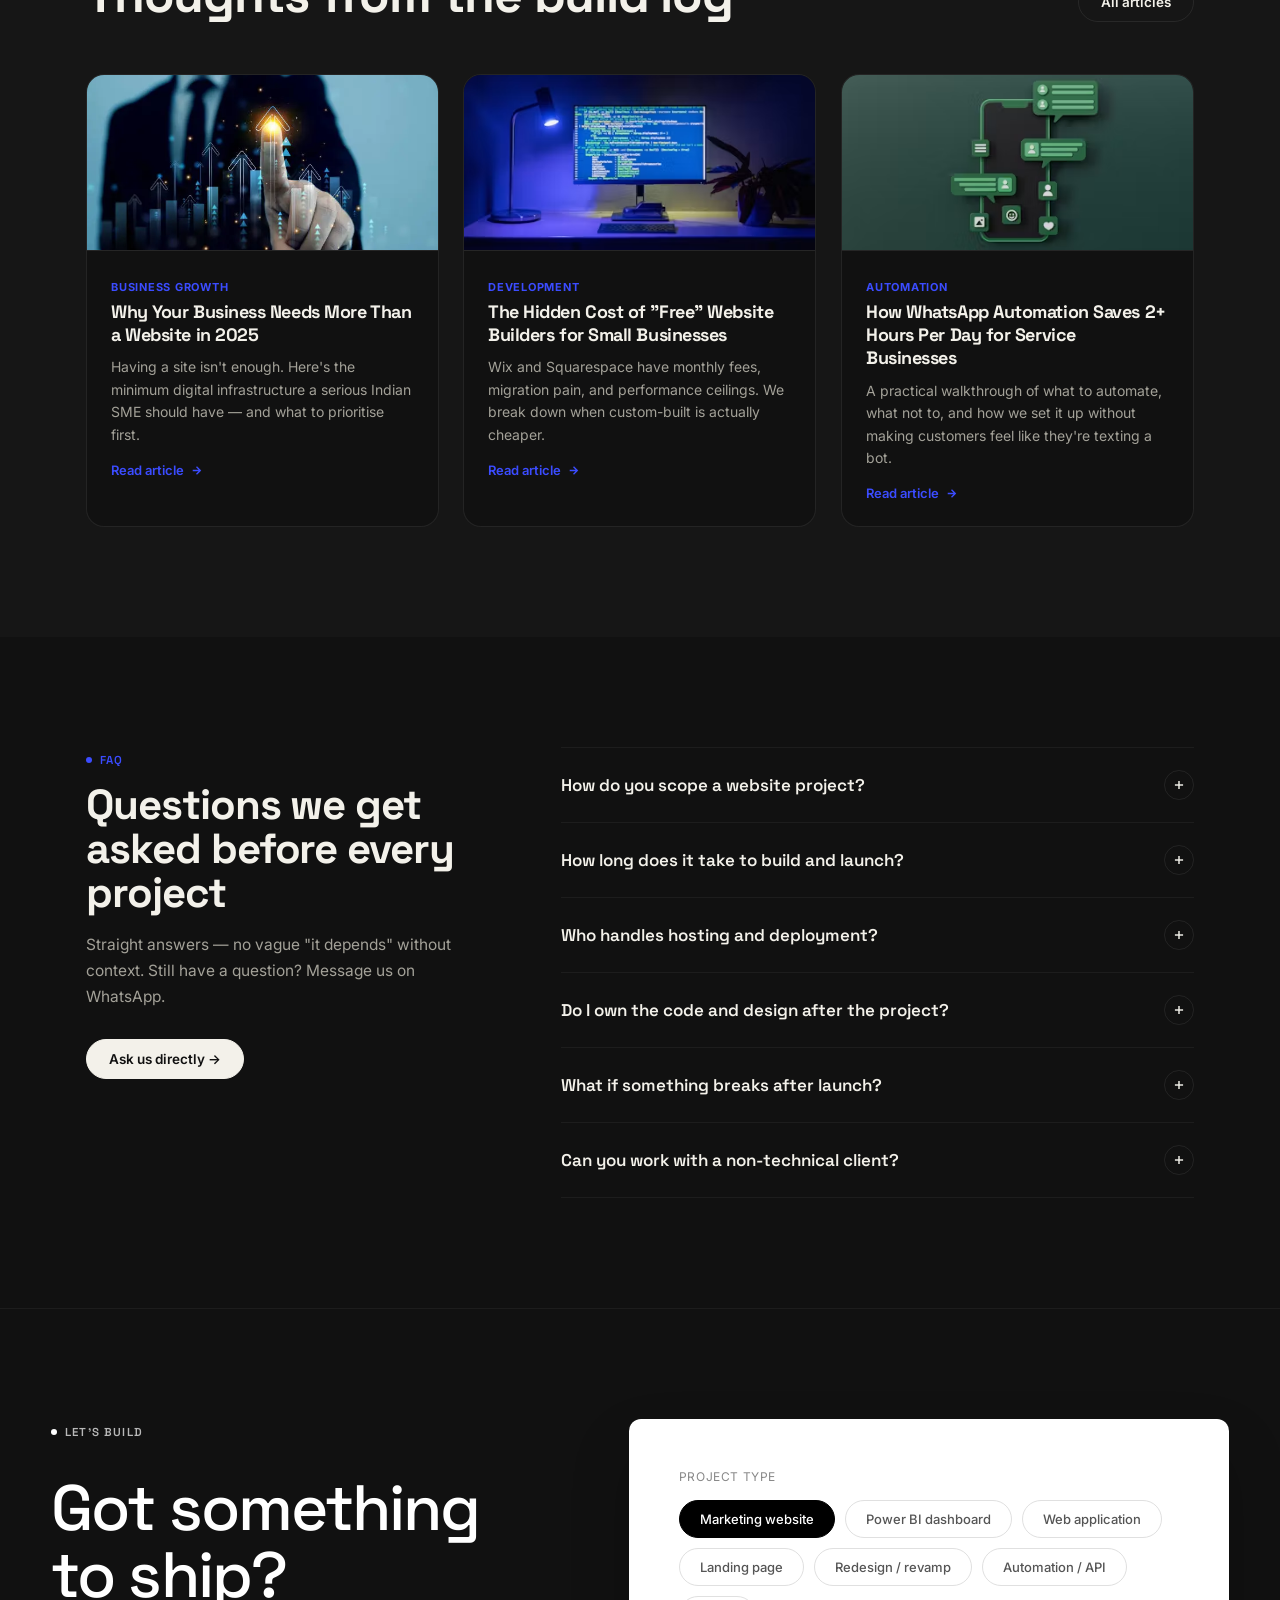
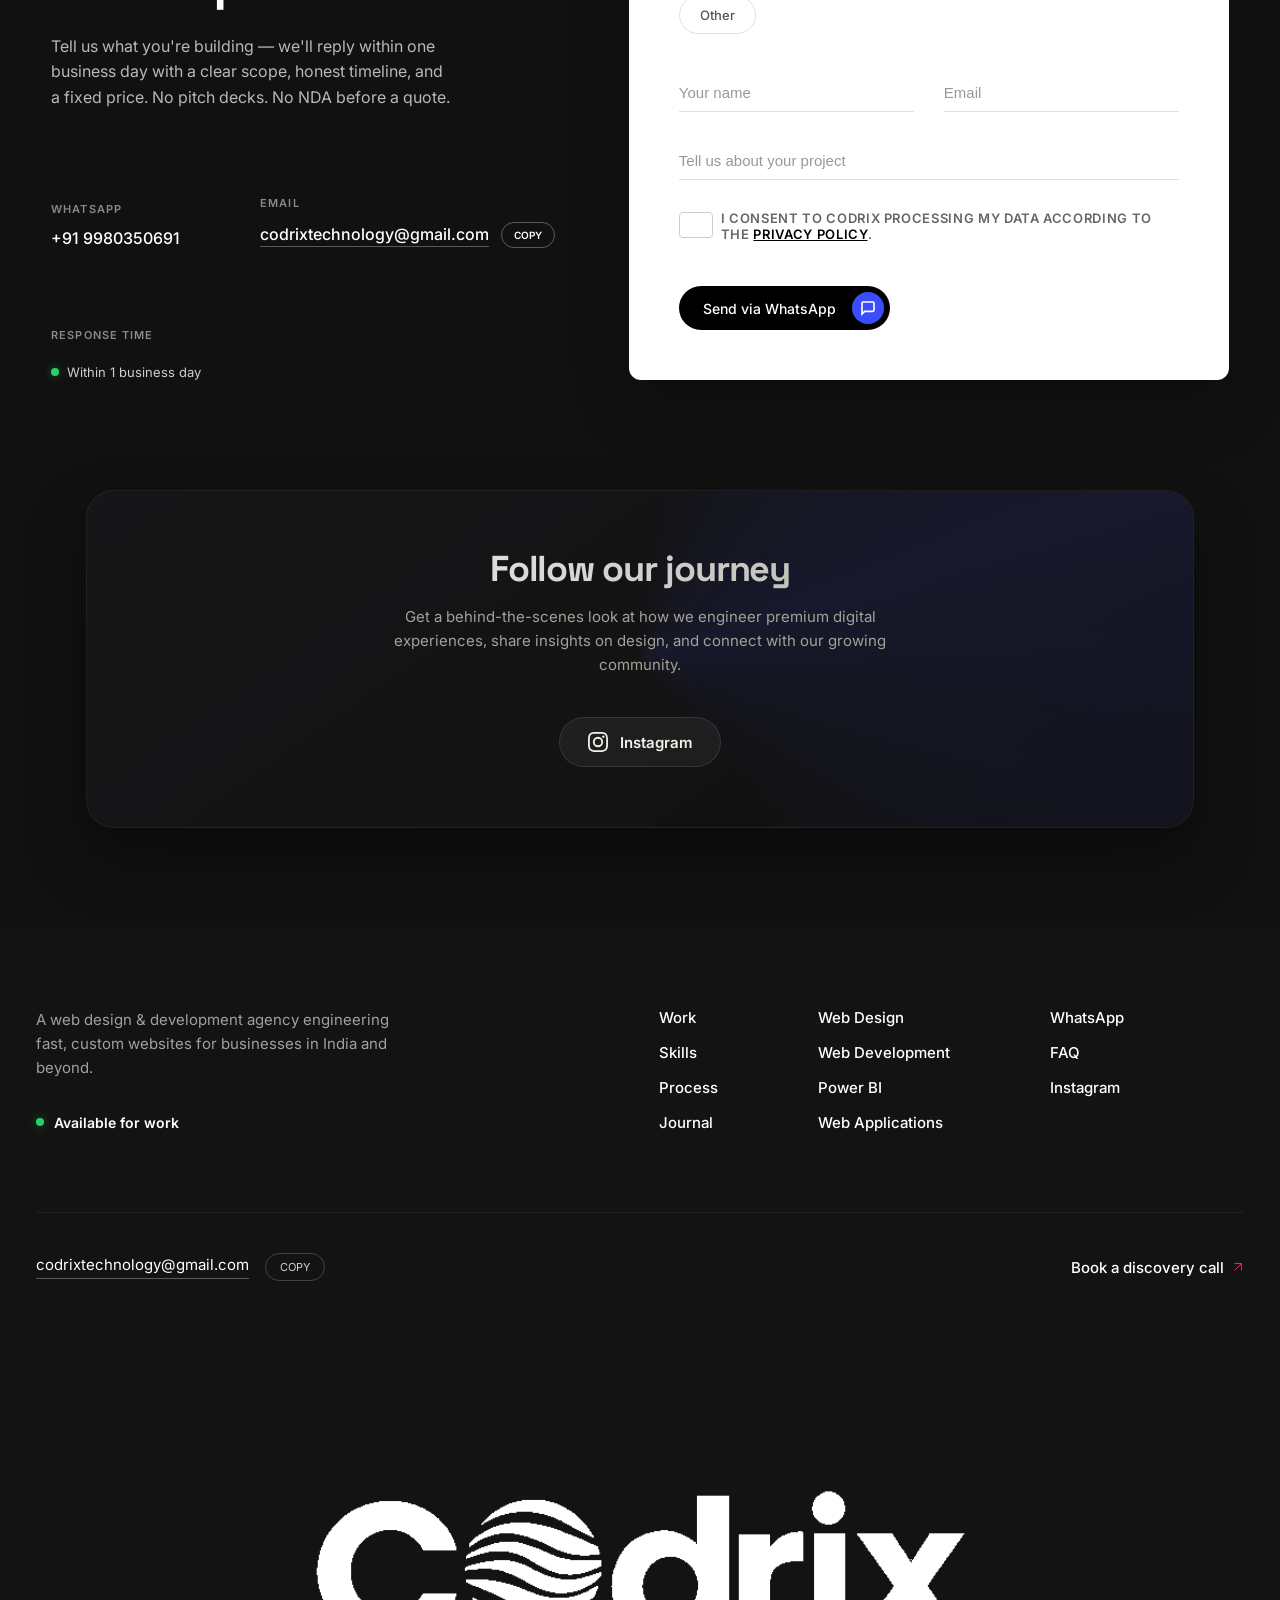
==== commit f5d8a5dc: "Refine 3D particle wave with delicate micro-dots and Codrix Electric Blue palette" ====
--- a/index.html
+++ b/index.html
@@ -100,15 +100,15 @@
             if (!ctx) return;
 
             let width = 0, height = 0, dpr = 1;
-            const cols = 110, rows = 65;
-            const spacingX = 26, spacingZ = 24;
+            const cols = 150, rows = 75;
+            const spacingX = 18, spacingZ = 18;
 
             let mouseX = 0, mouseY = 0, targetMouseX = 0, targetMouseY = 0, isMouseOver = false;
-            const redDotSet = new Set();
+            const blueDotSet = new Set();
             const totalPoints = cols * rows;
             let seed = 1337;
             function pseudoRandom() { seed = (seed * 9301 + 49297) % 233280; return seed / 233280; }
-            for (let i = 0; i < Math.floor(totalPoints * 0.045); i++) { redDotSet.add(Math.floor(pseudoRandom() * totalPoints)); }
+            for (let i = 0; i < Math.floor(totalPoints * 0.045); i++) { blueDotSet.add(Math.floor(pseudoRandom() * totalPoints)); }
 
             function resize() {
               width = window.innerWidth;
@@ -135,7 +135,7 @@
 
             let time = 0;
             function render() {
-              time += 0.025;
+              time += 0.022;
               mouseX += (targetMouseX - mouseX) * 0.05;
               mouseY += (targetMouseY - mouseY) * 0.05;
               ctx.clearRect(0, 0, width, height);
@@ -148,30 +148,30 @@
                 for (let c = 0; c < cols; c++) {
                   const pointIdx = r * cols + c;
                   const posX = (c - halfCols) * spacingX;
-                  const posZ = r * spacingZ + 120;
-
-                  const wave1 = Math.sin(c * 0.12 + time * 1.2) * Math.cos(r * 0.12 + time * 1.0) * 38;
-                  const wave2 = Math.sin((c + r) * 0.08 + time * 0.8) * 20;
+                  const posZ = r * spacingZ + 100;
+
+                  const wave1 = Math.sin(c * 0.10 + time * 1.1) * Math.cos(r * 0.10 + time * 0.9) * 32;
+                  const wave2 = Math.sin((c + r) * 0.06 + time * 0.7) * 16;
                   let posY = wave1 + wave2;
 
                   if (isMouseOver) {
                     const dx = posX - mouseX;
-                    const dz = posZ - (mouseY + 300);
+                    const dz = posZ - (mouseY + 280);
                     const distSq = dx * dx + dz * dz;
-                    if (distSq < 200 * 200) {
-                      const factor = 1 - distSq / (200 * 200);
-                      posY -= Math.sin(factor * Math.PI) * 45;
+                    if (distSq < 180 * 180) {
+                      const factor = 1 - distSq / (180 * 180);
+                      posY -= Math.sin(factor * Math.PI) * 40;
                     }
                   }
 
-                  const z3d = posZ + (mouseY * 0.15);
+                  const z3d = posZ + (mouseY * 0.12);
                   const scale = fov / (fov + z3d);
-                  const screenX = width / 2 + (posX + mouseX * 0.2) * scale;
-                  const screenY = height * 0.52 + (posY + (r * 11) - 260) * scale;
+                  const screenX = width / 2 + (posX + mouseX * 0.15) * scale;
+                  const screenY = height * 0.54 + (posY + (r * 9) - 220) * scale;
 
                   if (screenX < -20 || screenX > width + 20 || screenY < -20 || screenY > height + 20) continue;
 
-                  points.push({ x: screenX, y: screenY, scale: scale, z: z3d, isRed: redDotSet.has(pointIdx), idx: pointIdx });
+                  points.push({ x: screenX, y: screenY, scale: scale, z: z3d, isBlue: blueDotSet.has(pointIdx), idx: pointIdx });
                 }
               }
 
@@ -179,22 +179,24 @@
 
               for (let i = 0; i < points.length; i++) {
                 const p = points[i];
-                const depthAlpha = Math.max(0.15, Math.min(0.95, (1600 - p.z) / 1200));
-
-                if (p.isRed) {
-                  const pulse = 0.85 + Math.sin(time * 3.5 + p.idx) * 0.22;
-                  const radius = Math.max(2.5, p.scale * 4.2) * pulse;
+                const depthAlpha = Math.max(0.08, Math.min(0.85, (1600 - p.z) / 1300));
+
+                if (p.isBlue) {
+                  // Codrix Signature Glowing Electric Blue Accent (#3B4CFF)
+                  const pulse = 0.88 + Math.sin(time * 3.2 + p.idx) * 0.22;
+                  const radius = Math.max(1.2, p.scale * 2.2) * pulse;
                   ctx.save();
-                  ctx.shadowColor = '#FF2A4B';
-                  ctx.shadowBlur = Math.max(8, 16 * p.scale);
-                  ctx.fillStyle = `rgba(255, 42, 75, ${depthAlpha})`;
+                  ctx.shadowColor = 'rgba(59, 76, 255, 0.9)';
+                  ctx.shadowBlur = Math.max(5, 10 * p.scale);
+                  ctx.fillStyle = `rgba(59, 76, 255, ${depthAlpha * 0.95})`;
                   ctx.beginPath();
                   ctx.arc(p.x, p.y, radius, 0, Math.PI * 2);
                   ctx.fill();
                   ctx.restore();
                 } else {
-                  const radius = Math.max(1.2, p.scale * 2.8);
-                  ctx.fillStyle = `rgba(235, 242, 255, ${depthAlpha * 0.85})`;
+                  // Delicate Micro White/Cream Matrix Dot (#F3F1EA)
+                  const radius = Math.max(0.65, p.scale * 1.4);
+                  ctx.fillStyle = `rgba(243, 241, 234, ${depthAlpha * 0.45})`;
                   ctx.beginPath();
                   ctx.arc(p.x, p.y, radius, 0, Math.PI * 2);
                   ctx.fill();
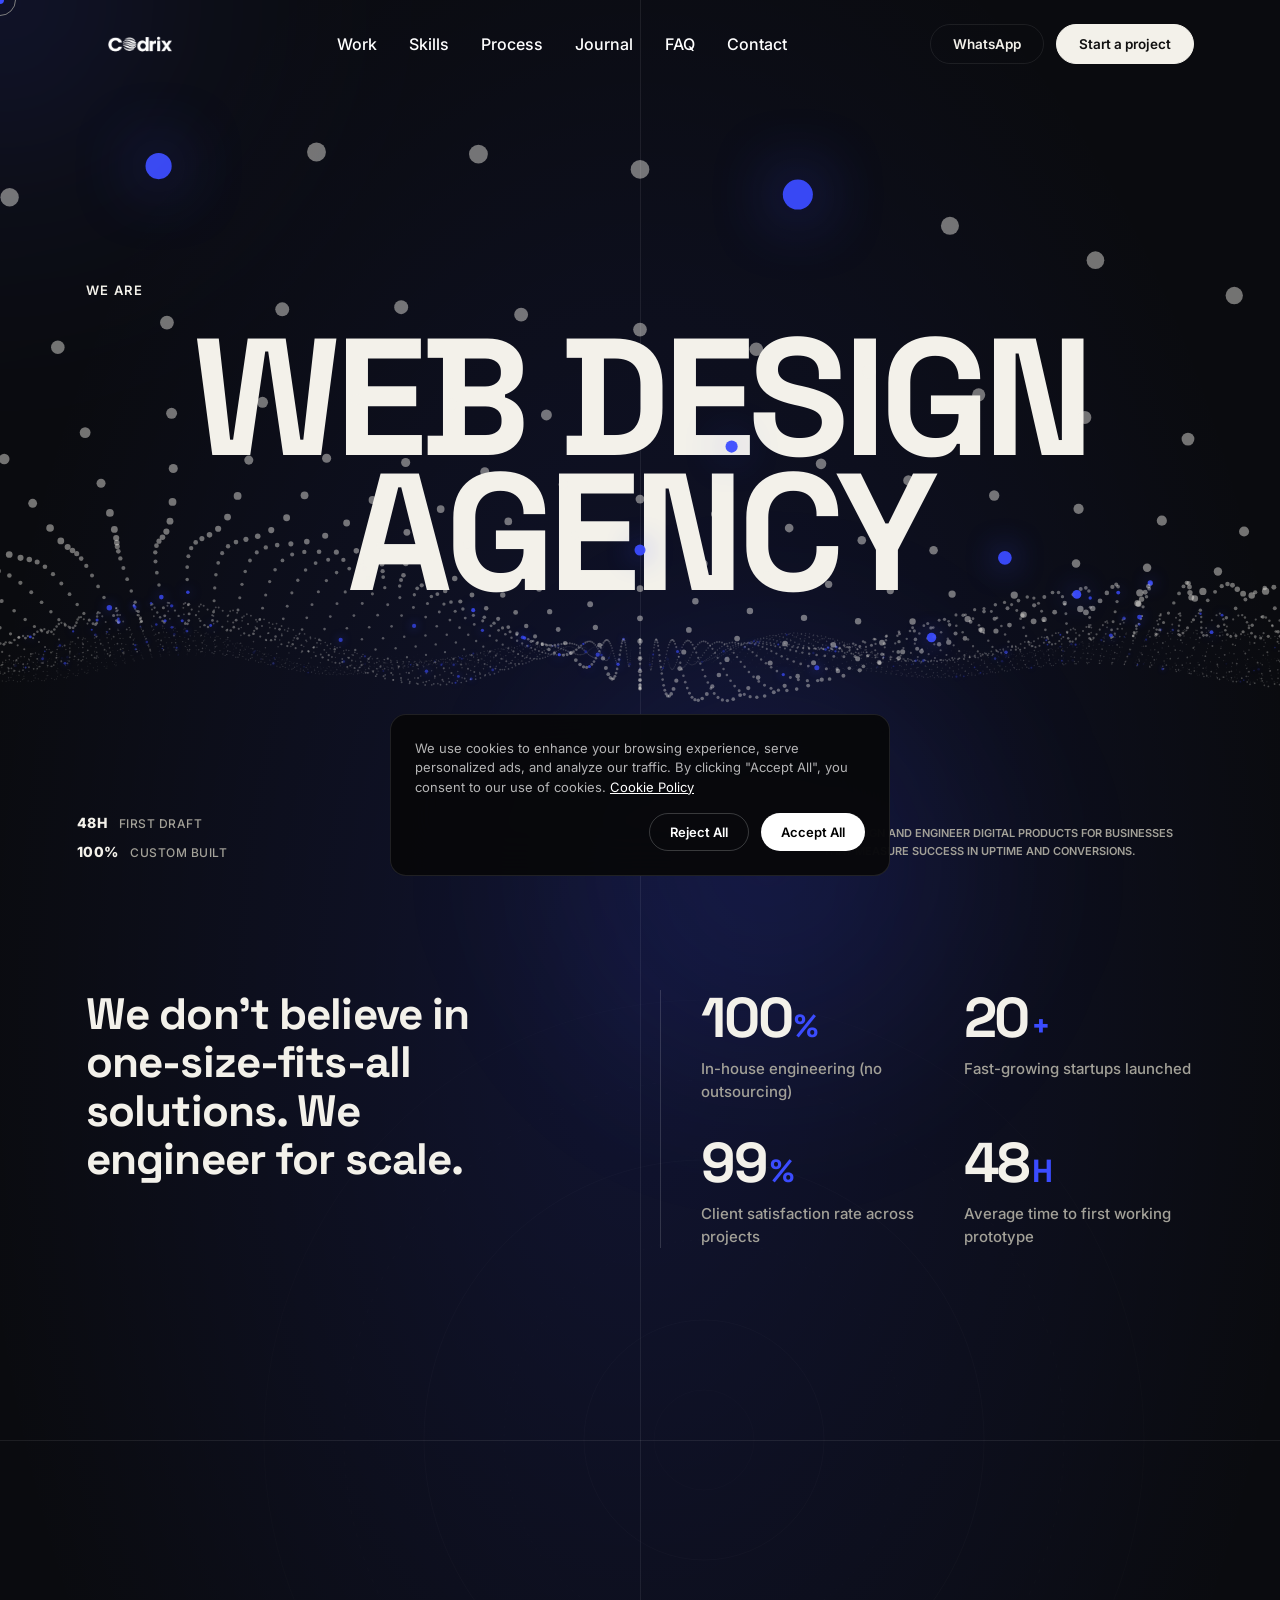
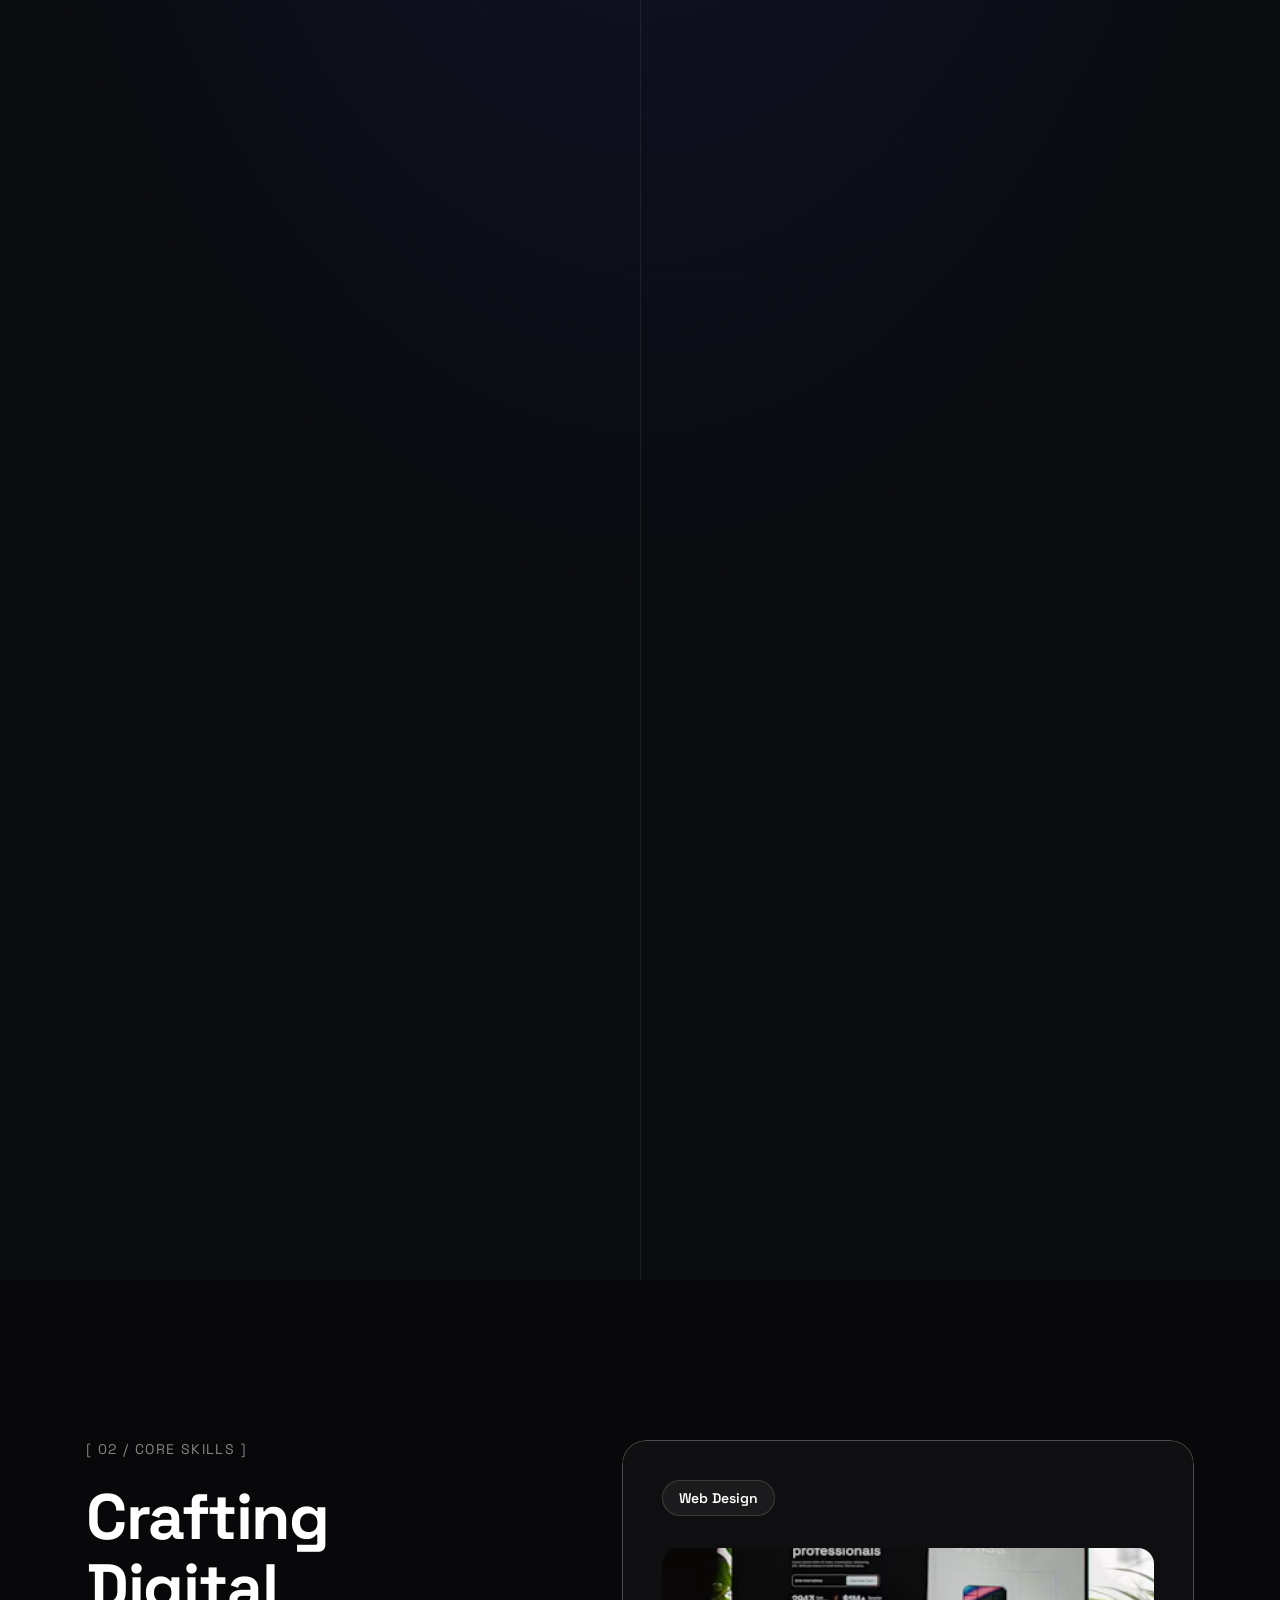
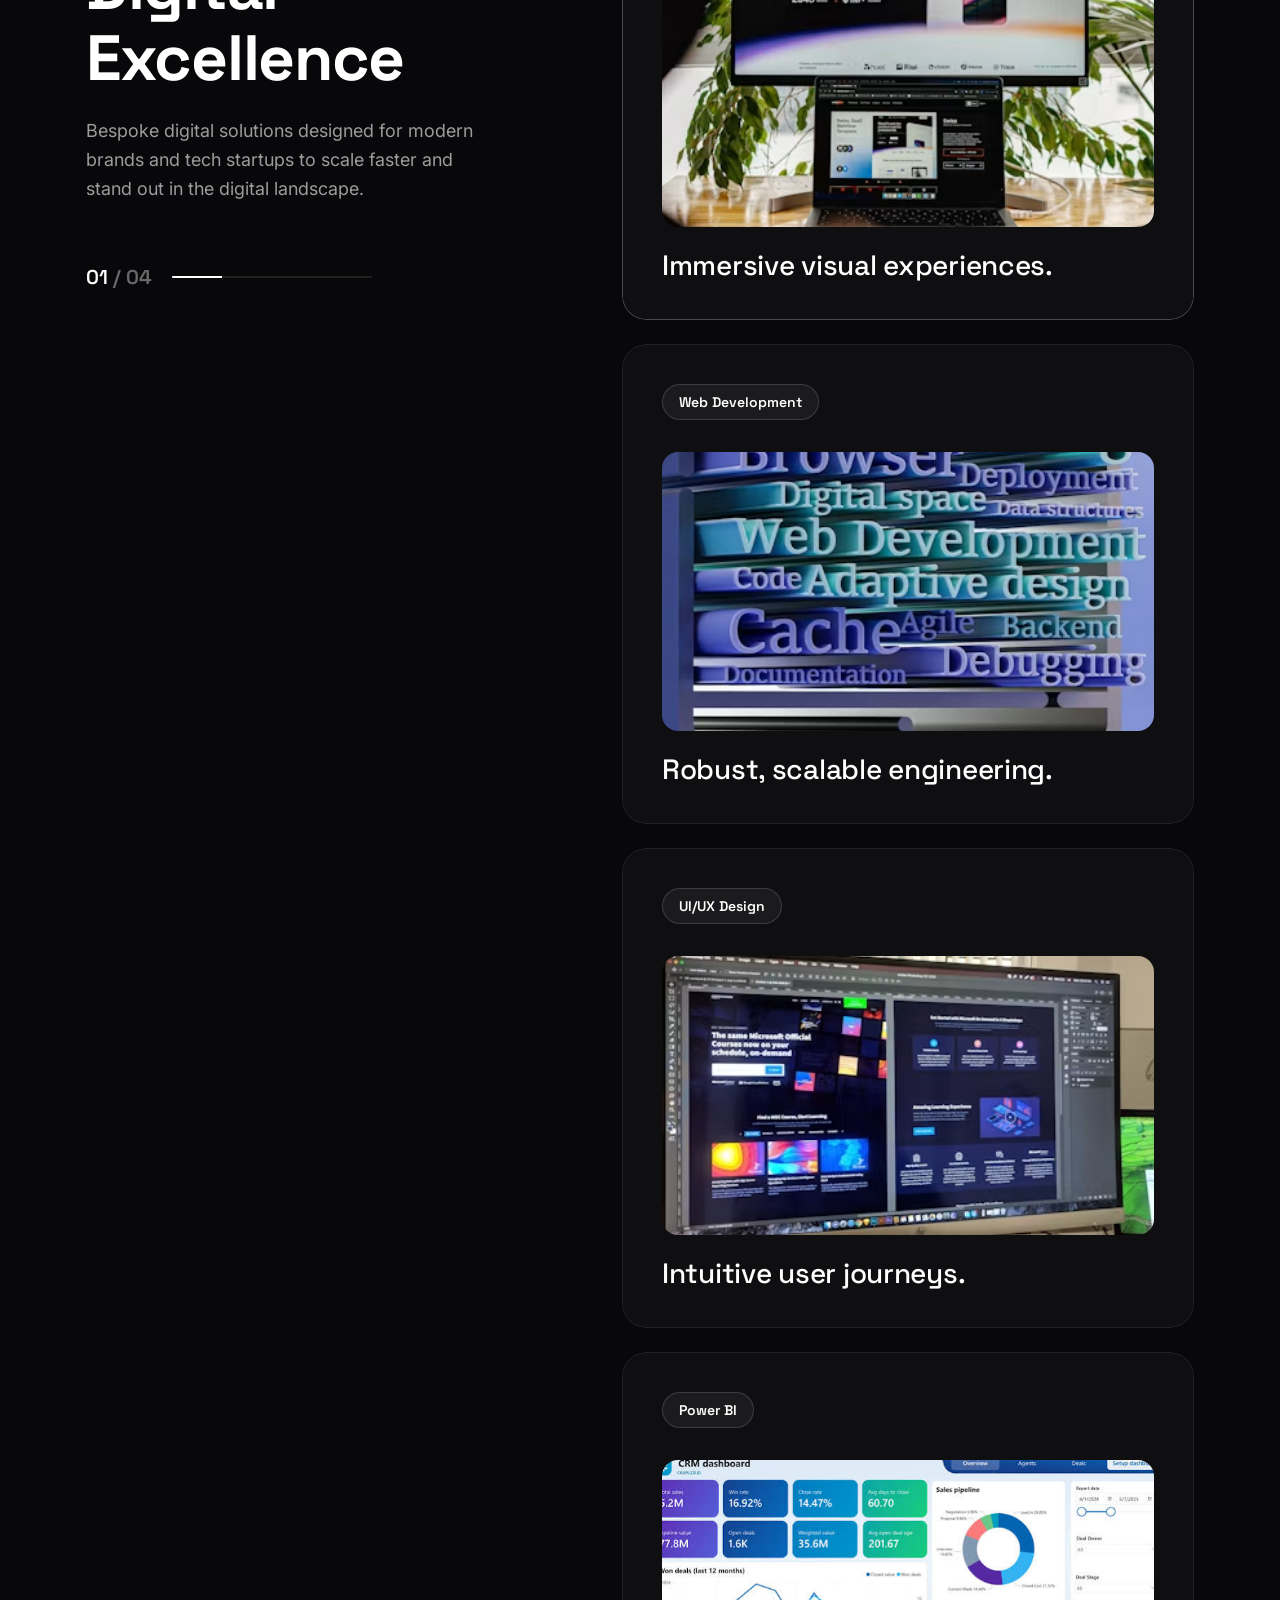
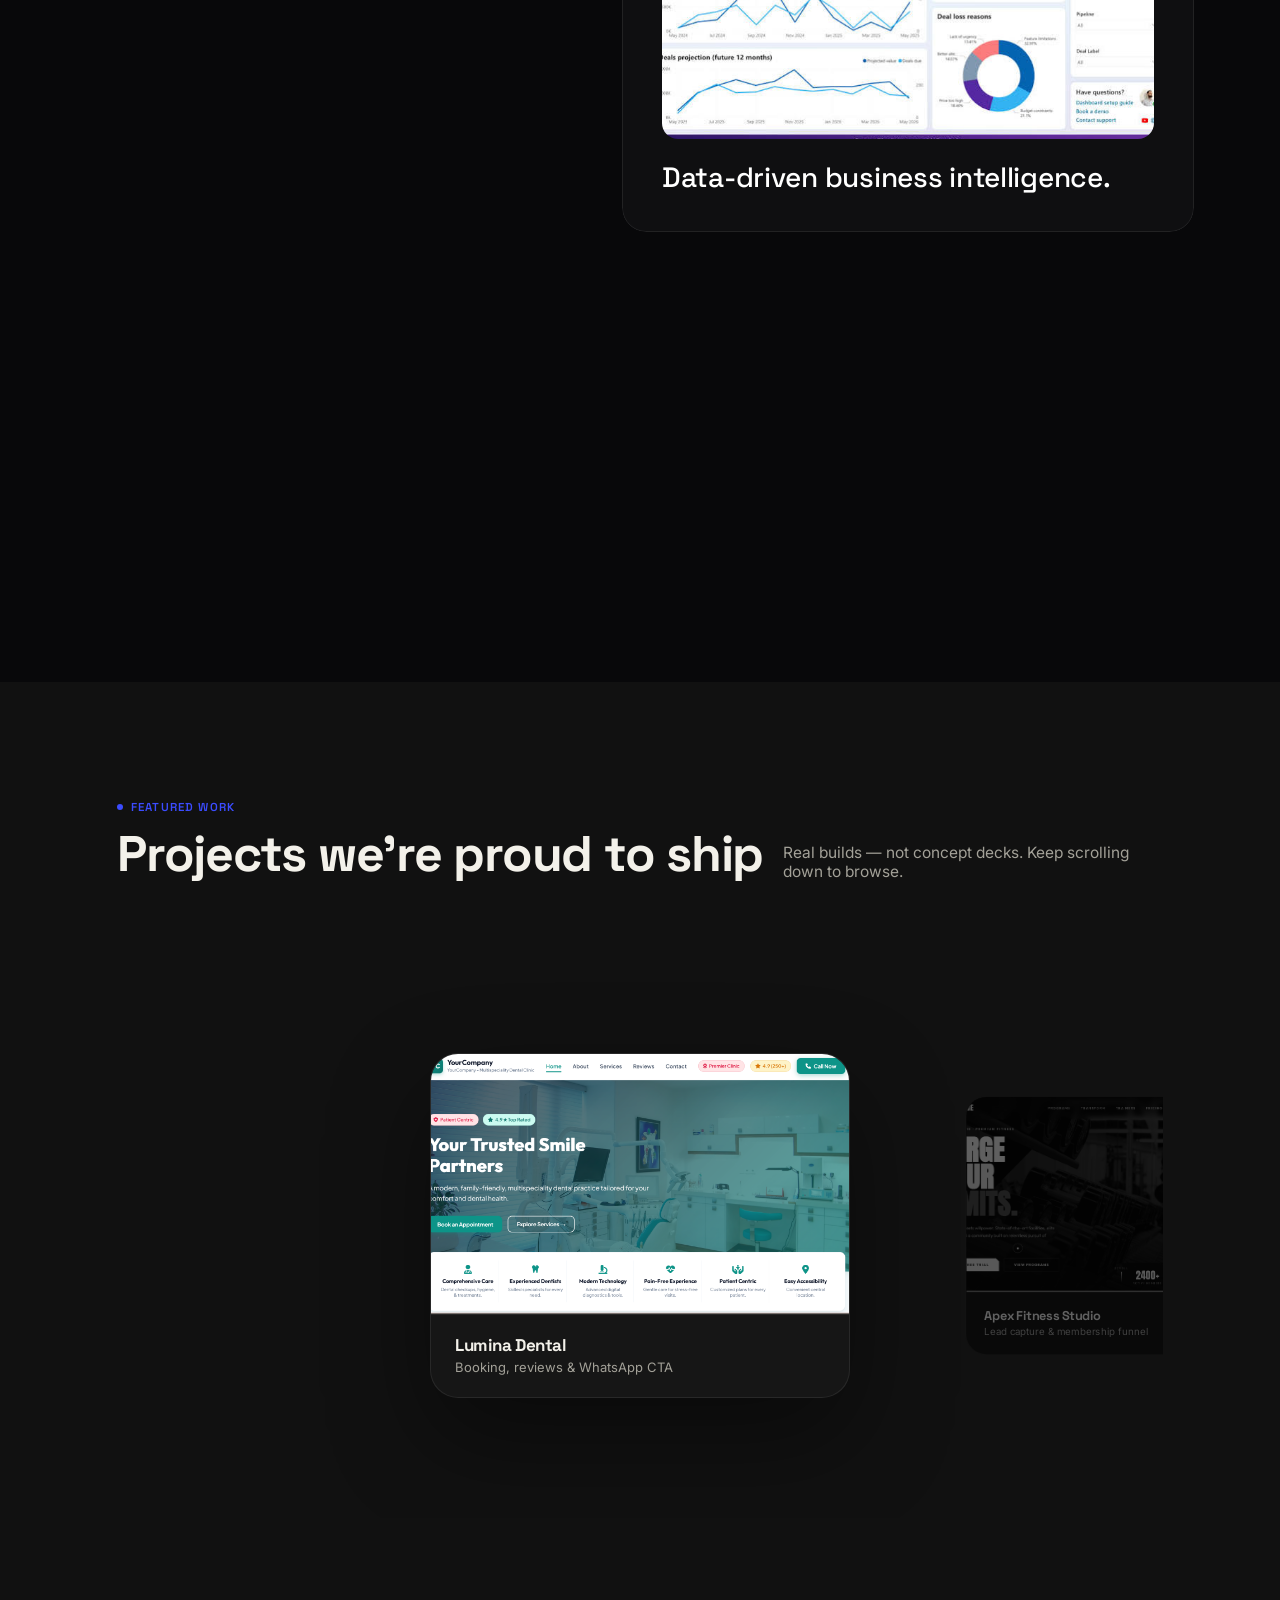
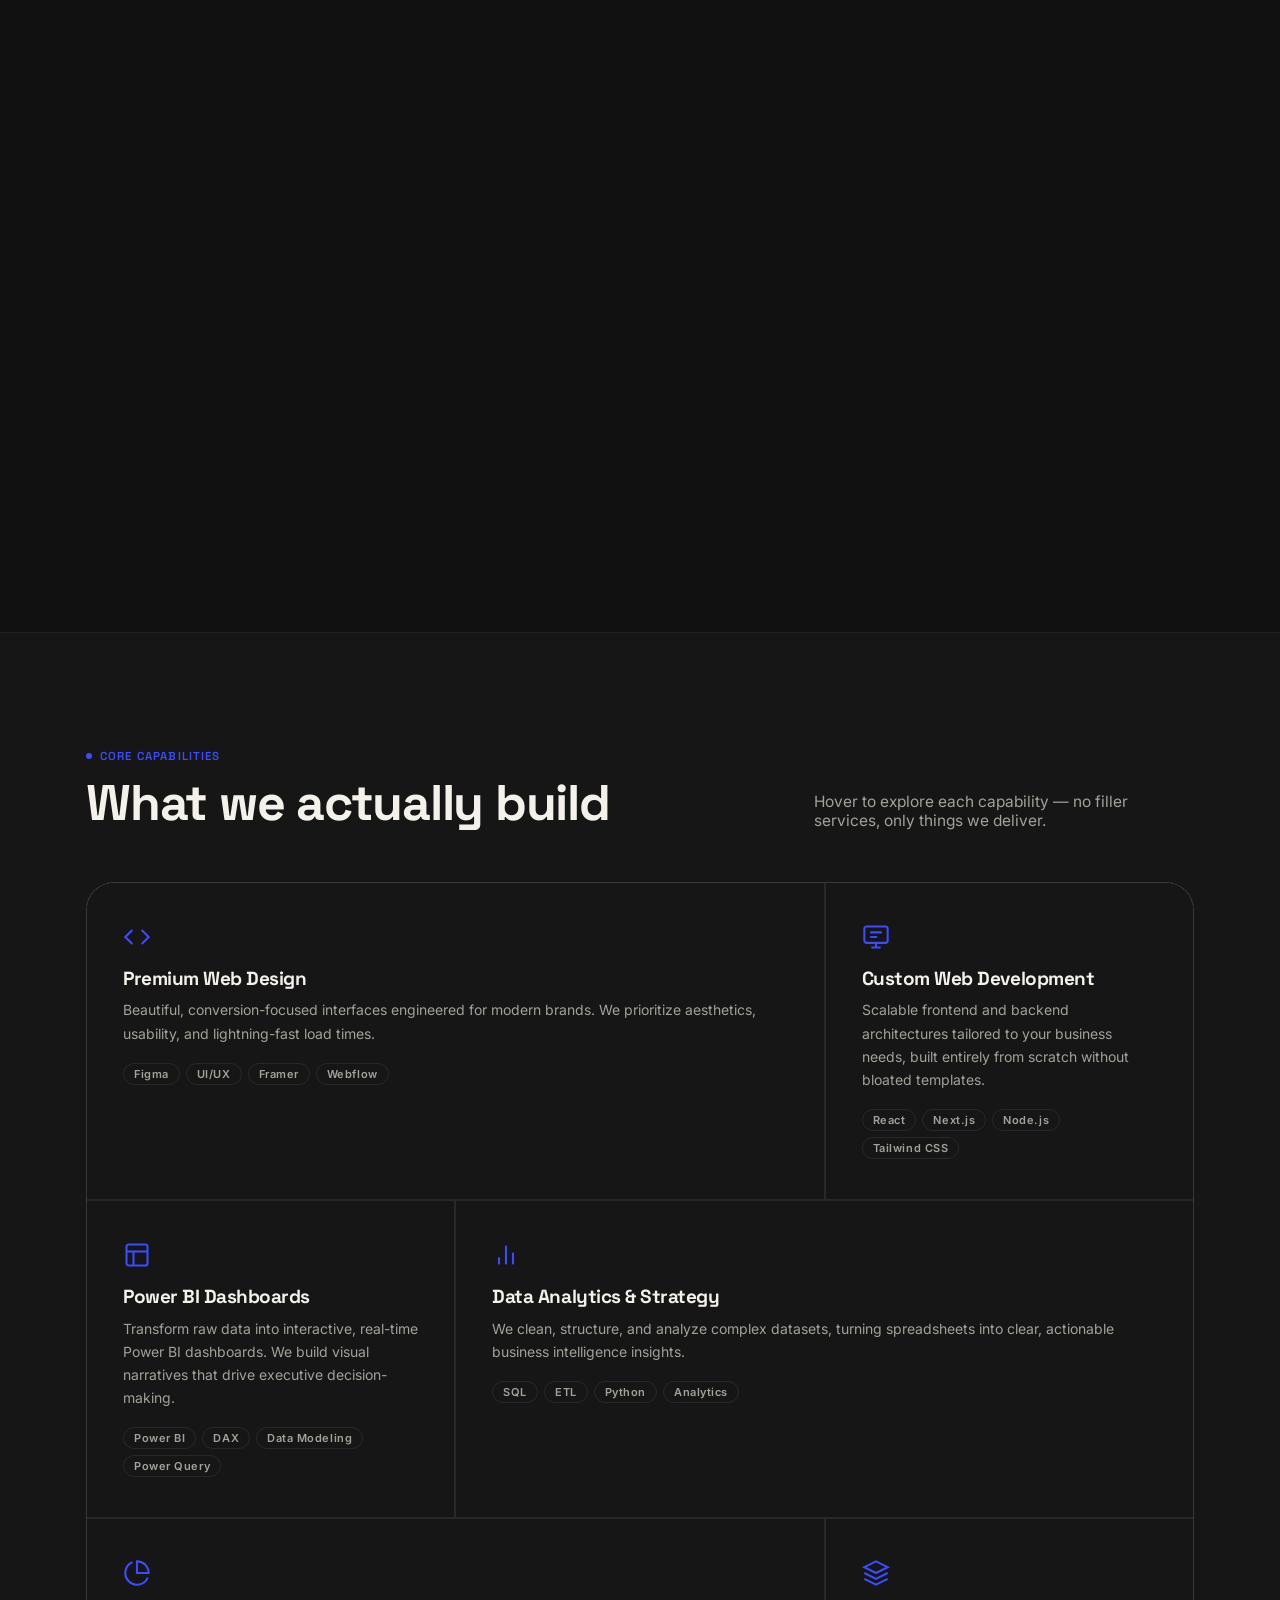
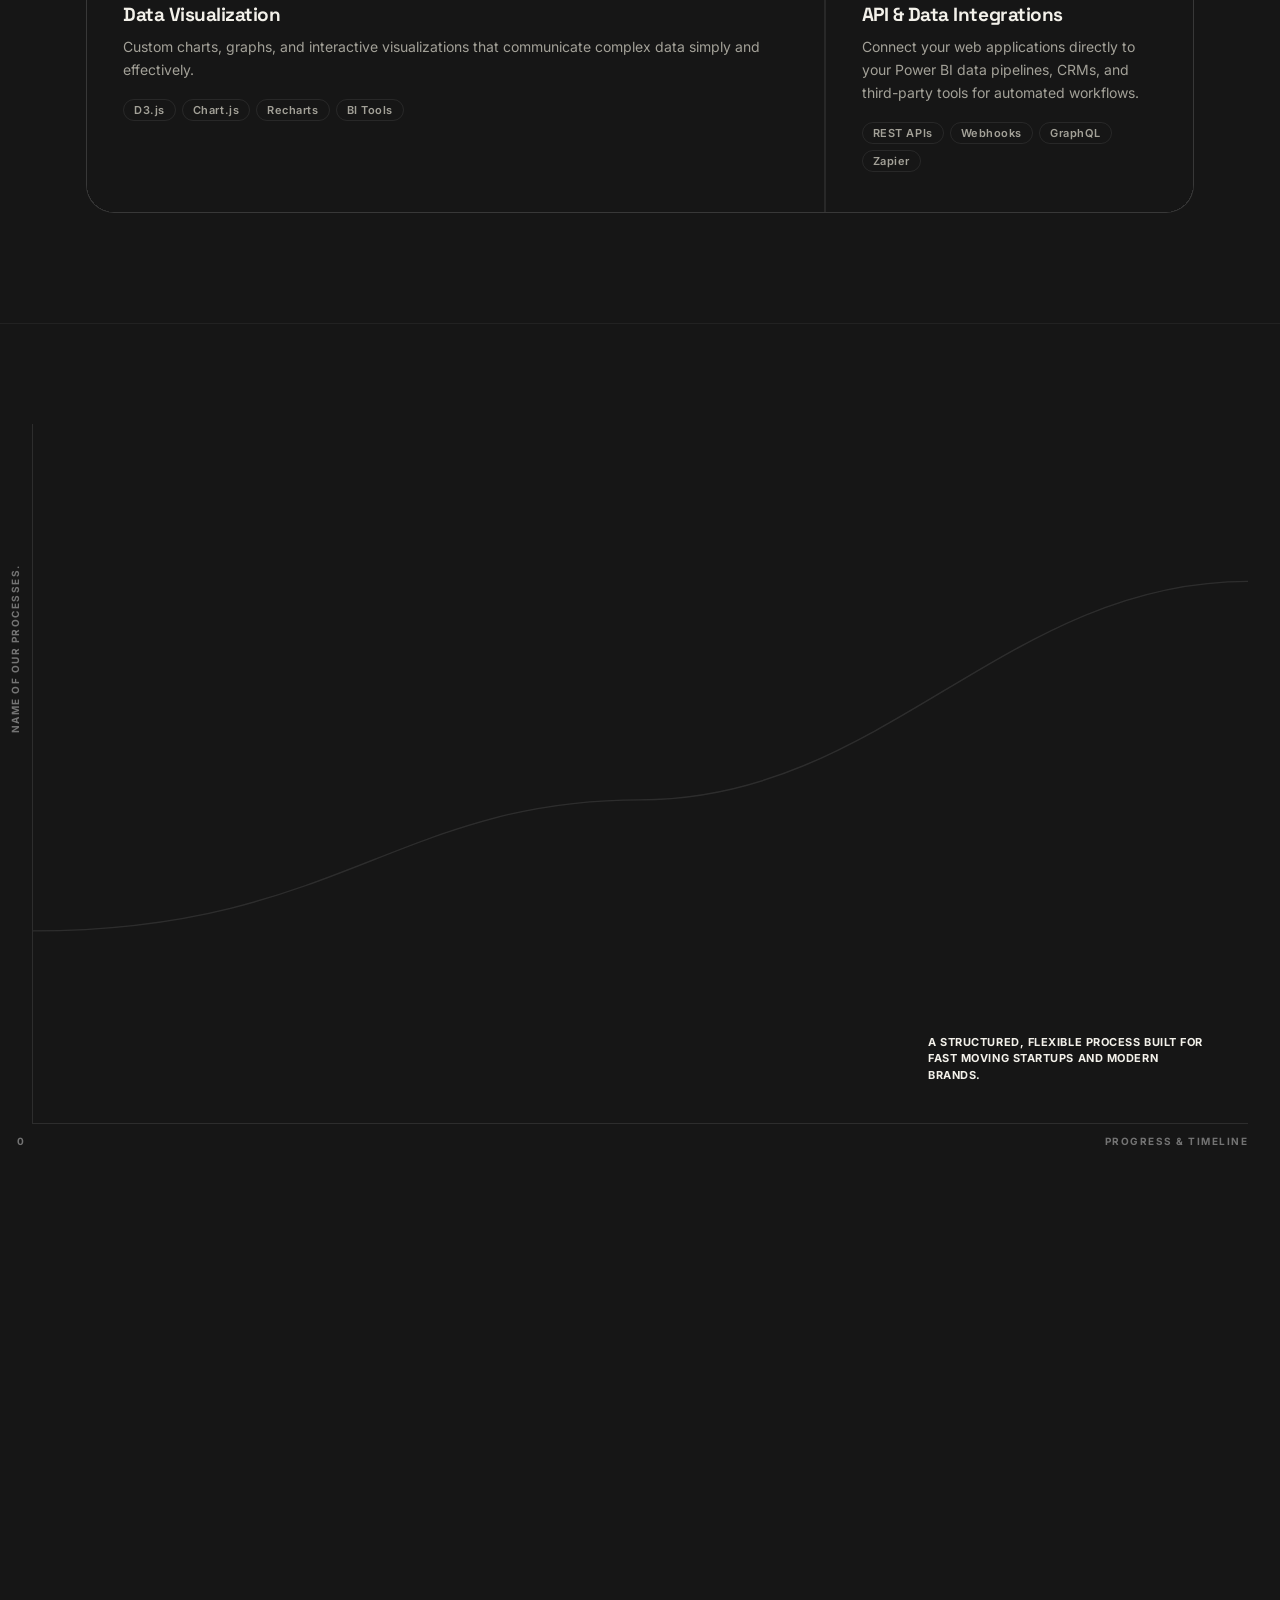
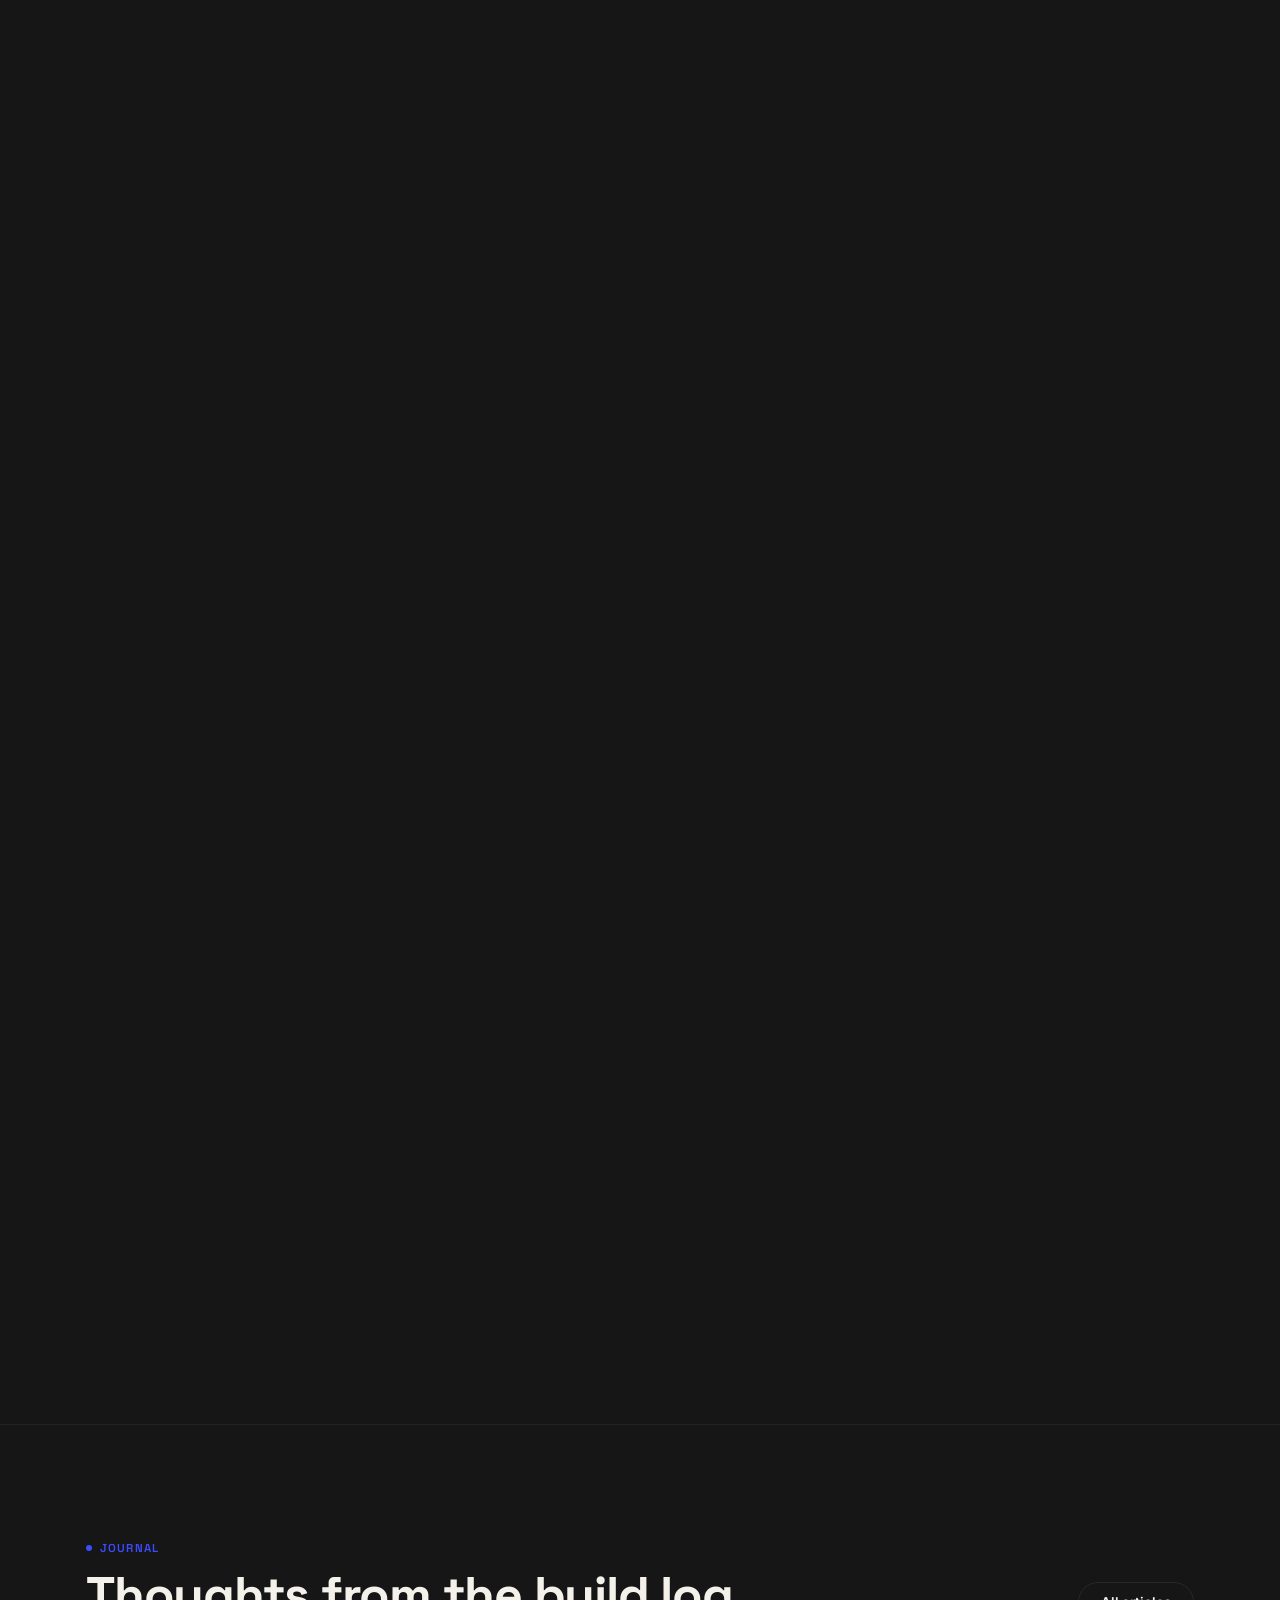
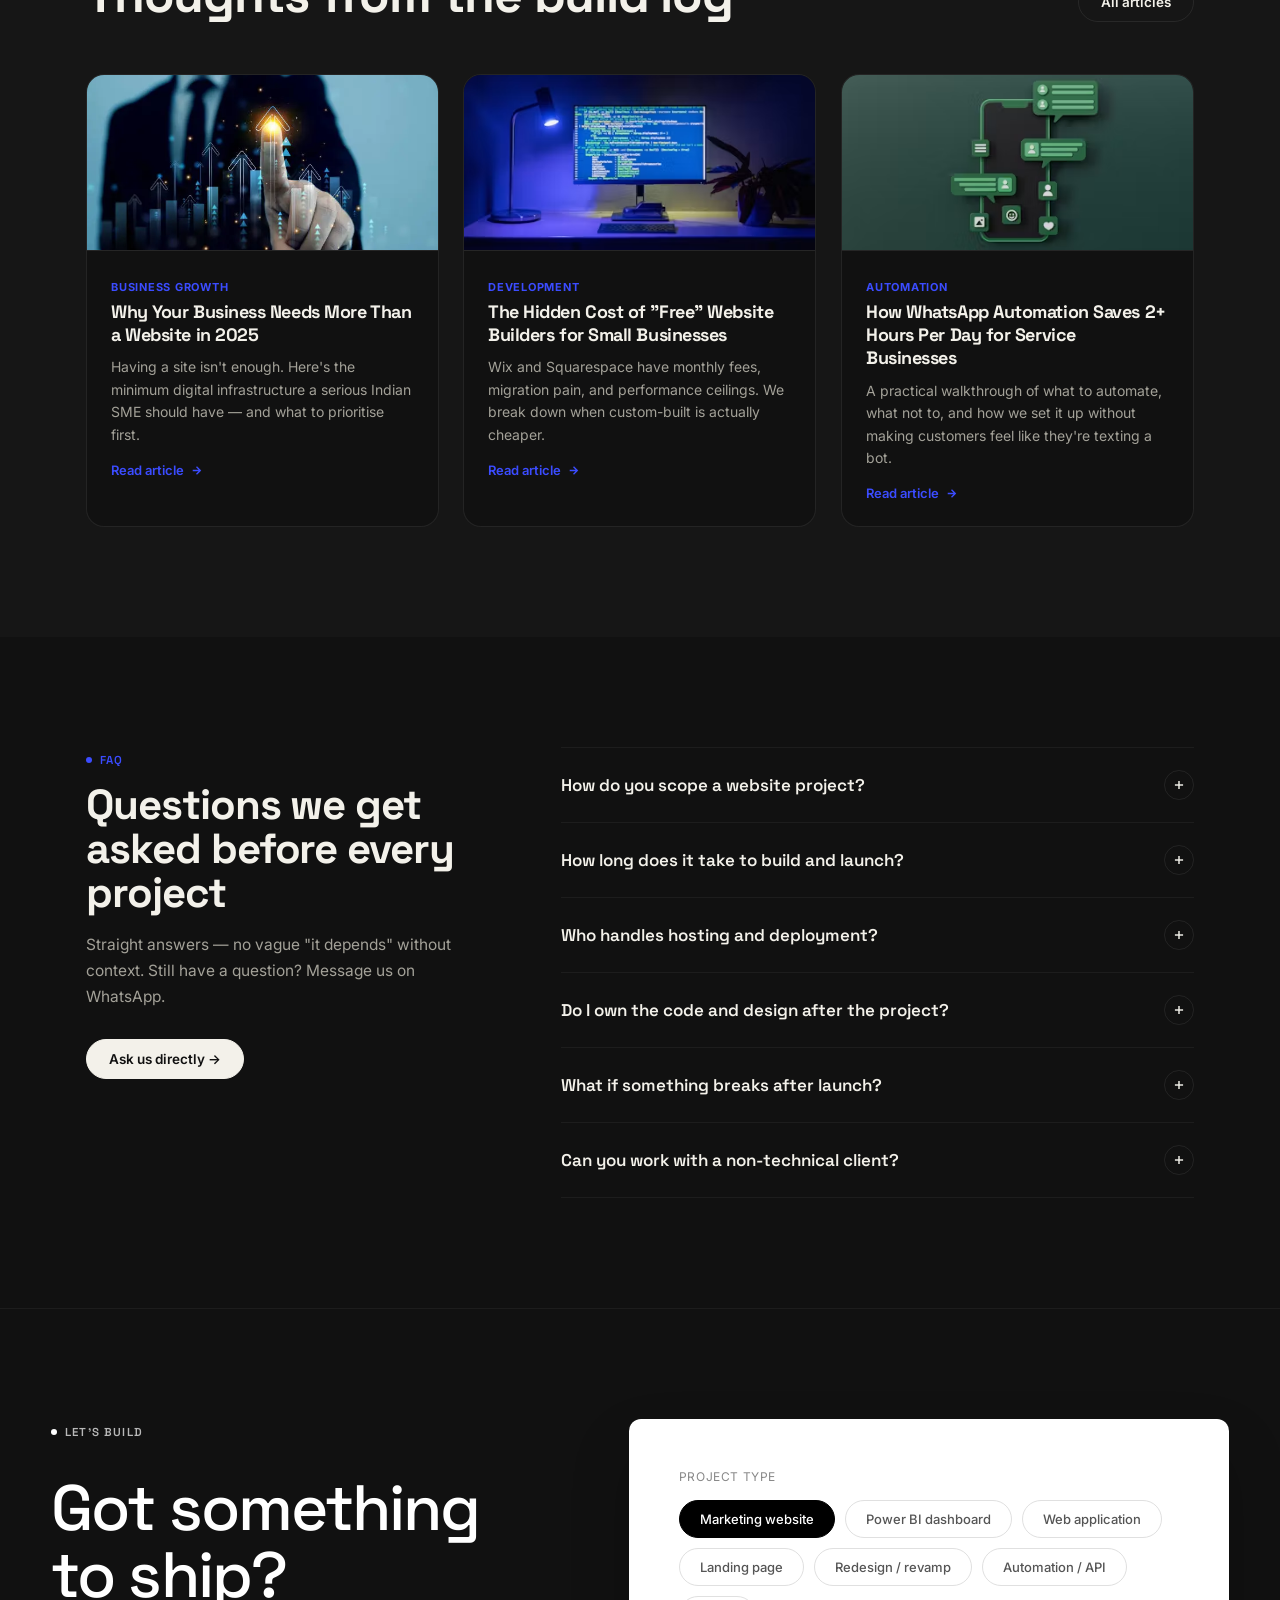
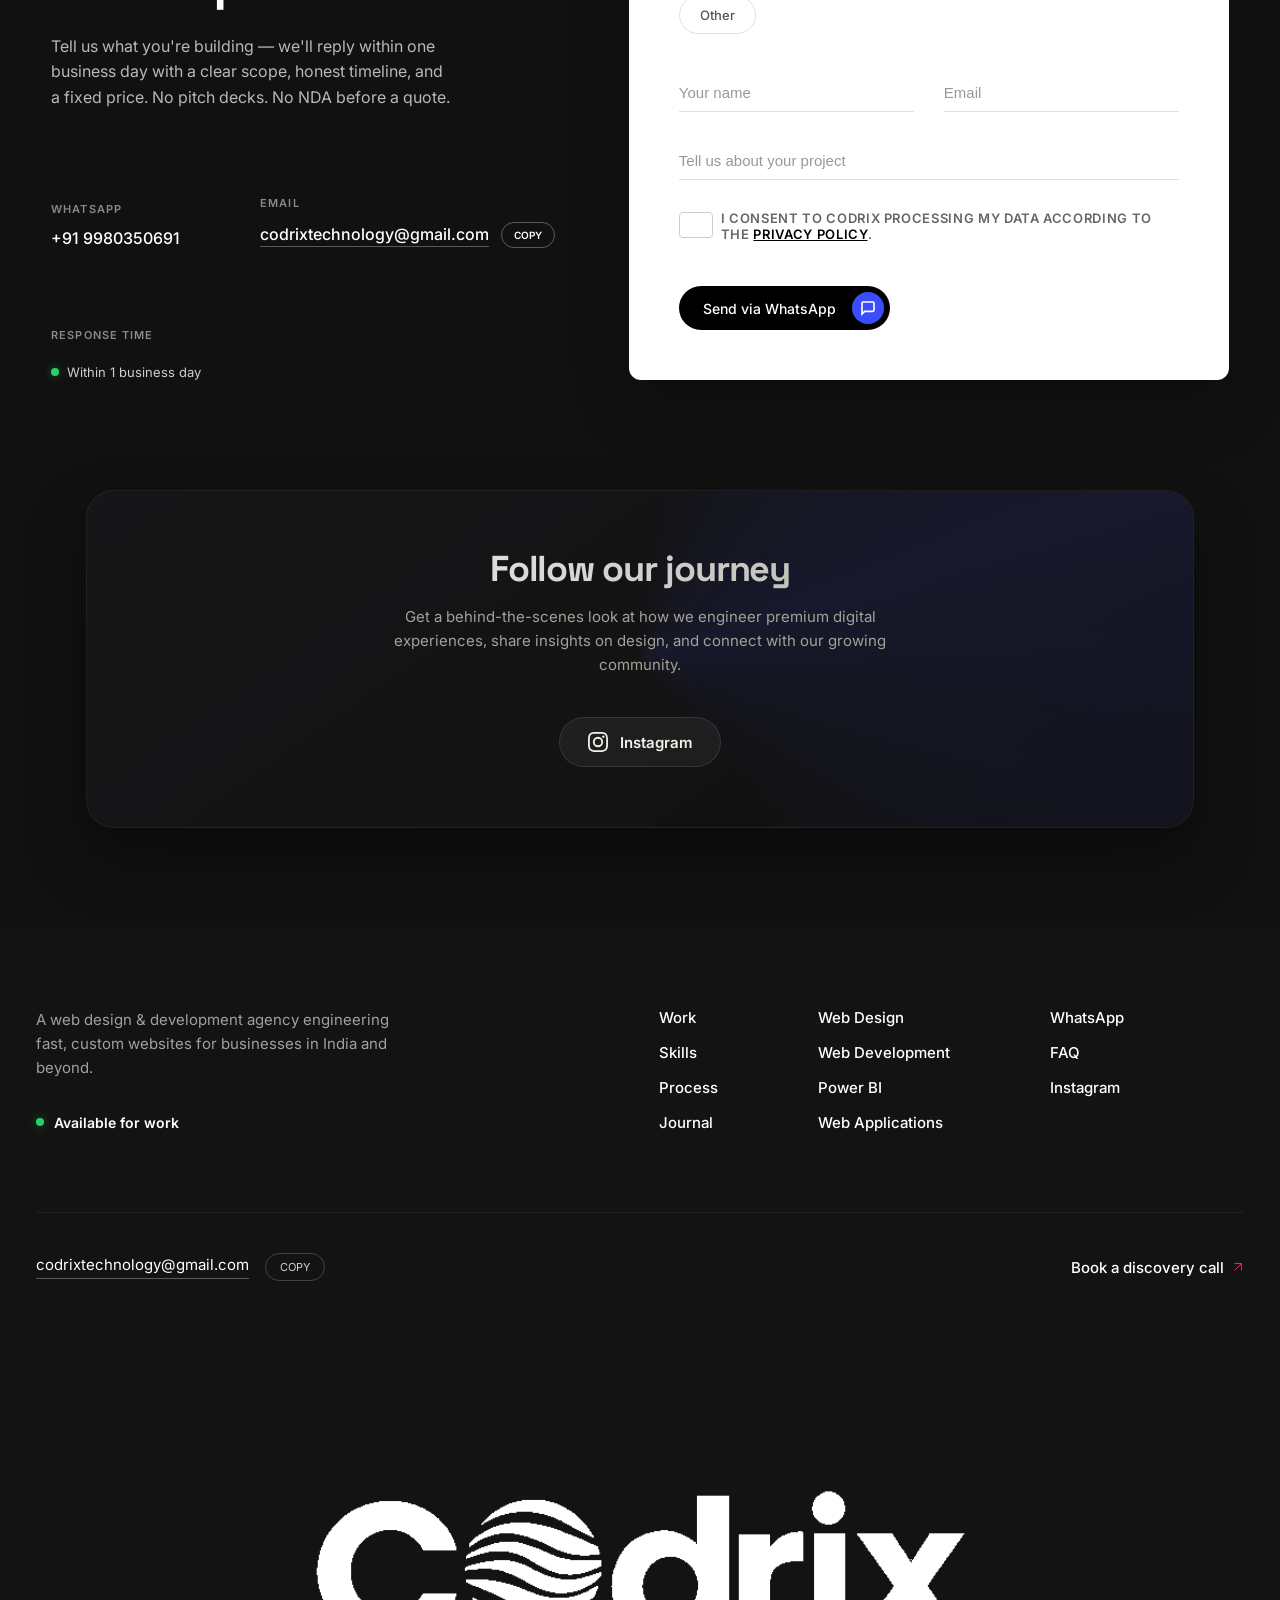
==== commit 437aa270: "Expand 3D wave to 100% full screen width and add ambient floating background starburst particles" ====
--- a/index.html
+++ b/index.html
@@ -100,15 +100,27 @@
             if (!ctx) return;
 
             let width = 0, height = 0, dpr = 1;
-            const cols = 150, rows = 75;
-            const spacingX = 18, spacingZ = 18;
+            const cols = 160, rows = 80;
 
             let mouseX = 0, mouseY = 0, targetMouseX = 0, targetMouseY = 0, isMouseOver = false;
             const blueDotSet = new Set();
             const totalPoints = cols * rows;
             let seed = 1337;
             function pseudoRandom() { seed = (seed * 9301 + 49297) % 233280; return seed / 233280; }
-            for (let i = 0; i < Math.floor(totalPoints * 0.045); i++) { blueDotSet.add(Math.floor(pseudoRandom() * totalPoints)); }
+            for (let i = 0; i < Math.floor(totalPoints * 0.05); i++) { blueDotSet.add(Math.floor(pseudoRandom() * totalPoints)); }
+
+            // Ambient background floating starburst dots across full screen
+            const ambientDots = [];
+            for (let i = 0; i < 90; i++) {
+              ambientDots.push({
+                xRatio: pseudoRandom() * 1.4 - 0.2,
+                yRatio: pseudoRandom() * 1.2 - 0.1,
+                size: 0.6 + pseudoRandom() * 1.8,
+                speed: 0.2 + pseudoRandom() * 0.6,
+                isBlue: pseudoRandom() < 0.35,
+                phase: pseudoRandom() * Math.PI * 2
+              });
+            }
 
             function resize() {
               width = window.innerWidth;
@@ -140,36 +152,61 @@
               mouseY += (targetMouseY - mouseY) * 0.05;
               ctx.clearRect(0, 0, width, height);
 
-              const fov = 420;
+              // 1. Ambient Floating Starburst Dots across full background space
+              for (let i = 0; i < ambientDots.length; i++) {
+                const ad = ambientDots[i];
+                const pulse = 0.5 + Math.sin(time * ad.speed + ad.phase) * 0.5;
+                const ax = ad.xRatio * width + Math.sin(time * 0.3 + ad.phase) * 20;
+                const ay = ad.yRatio * height + Math.cos(time * 0.4 + ad.phase) * 15;
+                const alpha = Math.max(0.1, pulse * 0.65);
+
+                ctx.beginPath();
+                ctx.arc(ax, ay, ad.size, 0, Math.PI * 2);
+                if (ad.isBlue) {
+                  ctx.fillStyle = `rgba(59, 76, 255, ${alpha})`;
+                  ctx.shadowColor = 'rgba(59, 76, 255, 0.8)';
+                  ctx.shadowBlur = 6;
+                } else {
+                  ctx.fillStyle = `rgba(243, 241, 234, ${alpha * 0.7})`;
+                  ctx.shadowBlur = 0;
+                }
+                ctx.fill();
+              }
+              ctx.shadowBlur = 0;
+
+              // 2. 3D Wave Field Spanning 100% Full Viewport Width
+              const fov = 440;
               const halfCols = cols / 2;
+              const spacingX = Math.max(22, (width * 2.3) / cols);
+              const spacingZ = 20;
               const points = [];
 
               for (let r = 0; r < rows; r++) {
                 for (let c = 0; c < cols; c++) {
                   const pointIdx = r * cols + c;
                   const posX = (c - halfCols) * spacingX;
-                  const posZ = r * spacingZ + 100;
-
-                  const wave1 = Math.sin(c * 0.10 + time * 1.1) * Math.cos(r * 0.10 + time * 0.9) * 32;
-                  const wave2 = Math.sin((c + r) * 0.06 + time * 0.7) * 16;
+                  const posZ = r * spacingZ + 80;
+
+                  const wave1 = Math.sin(c * 0.09 + time * 1.1) * Math.cos(r * 0.09 + time * 0.9) * 36;
+                  const wave2 = Math.sin((c + r) * 0.05 + time * 0.7) * 18;
                   let posY = wave1 + wave2;
 
                   if (isMouseOver) {
                     const dx = posX - mouseX;
                     const dz = posZ - (mouseY + 280);
                     const distSq = dx * dx + dz * dz;
-                    if (distSq < 180 * 180) {
-                      const factor = 1 - distSq / (180 * 180);
-                      posY -= Math.sin(factor * Math.PI) * 40;
+                    if (distSq < 220 * 220) {
+                      const factor = 1 - distSq / (220 * 220);
+                      posY -= Math.sin(factor * Math.PI) * 45;
                     }
                   }
 
                   const z3d = posZ + (mouseY * 0.12);
                   const scale = fov / (fov + z3d);
                   const screenX = width / 2 + (posX + mouseX * 0.15) * scale;
-                  const screenY = height * 0.54 + (posY + (r * 9) - 220) * scale;
-
-                  if (screenX < -20 || screenX > width + 20 || screenY < -20 || screenY > height + 20) continue;
+                  const screenY = height * 0.58 + (posY + (r * 12) - 280) * scale;
+
+                  if (screenX < -50 || screenX > width + 50 || screenY < -50 || screenY > height + 50) continue;
 
                   points.push({ x: screenX, y: screenY, scale: scale, z: z3d, isBlue: blueDotSet.has(pointIdx), idx: pointIdx });
                 }
@@ -179,12 +216,11 @@
 
               for (let i = 0; i < points.length; i++) {
                 const p = points[i];
-                const depthAlpha = Math.max(0.08, Math.min(0.85, (1600 - p.z) / 1300));
+                const depthAlpha = Math.max(0.1, Math.min(0.9, (1700 - p.z) / 1400));
 
                 if (p.isBlue) {
-                  // Codrix Signature Glowing Electric Blue Accent (#3B4CFF)
                   const pulse = 0.88 + Math.sin(time * 3.2 + p.idx) * 0.22;
-                  const radius = Math.max(1.2, p.scale * 2.2) * pulse;
+                  const radius = Math.max(1.2, p.scale * 2.4) * pulse;
                   ctx.save();
                   ctx.shadowColor = 'rgba(59, 76, 255, 0.9)';
                   ctx.shadowBlur = Math.max(5, 10 * p.scale);
@@ -194,9 +230,8 @@
                   ctx.fill();
                   ctx.restore();
                 } else {
-                  // Delicate Micro White/Cream Matrix Dot (#F3F1EA)
-                  const radius = Math.max(0.65, p.scale * 1.4);
-                  ctx.fillStyle = `rgba(243, 241, 234, ${depthAlpha * 0.45})`;
+                  const radius = Math.max(0.65, p.scale * 1.5);
+                  ctx.fillStyle = `rgba(243, 241, 234, ${depthAlpha * 0.5})`;
                   ctx.beginPath();
                   ctx.arc(p.x, p.y, radius, 0, Math.PI * 2);
                   ctx.fill();
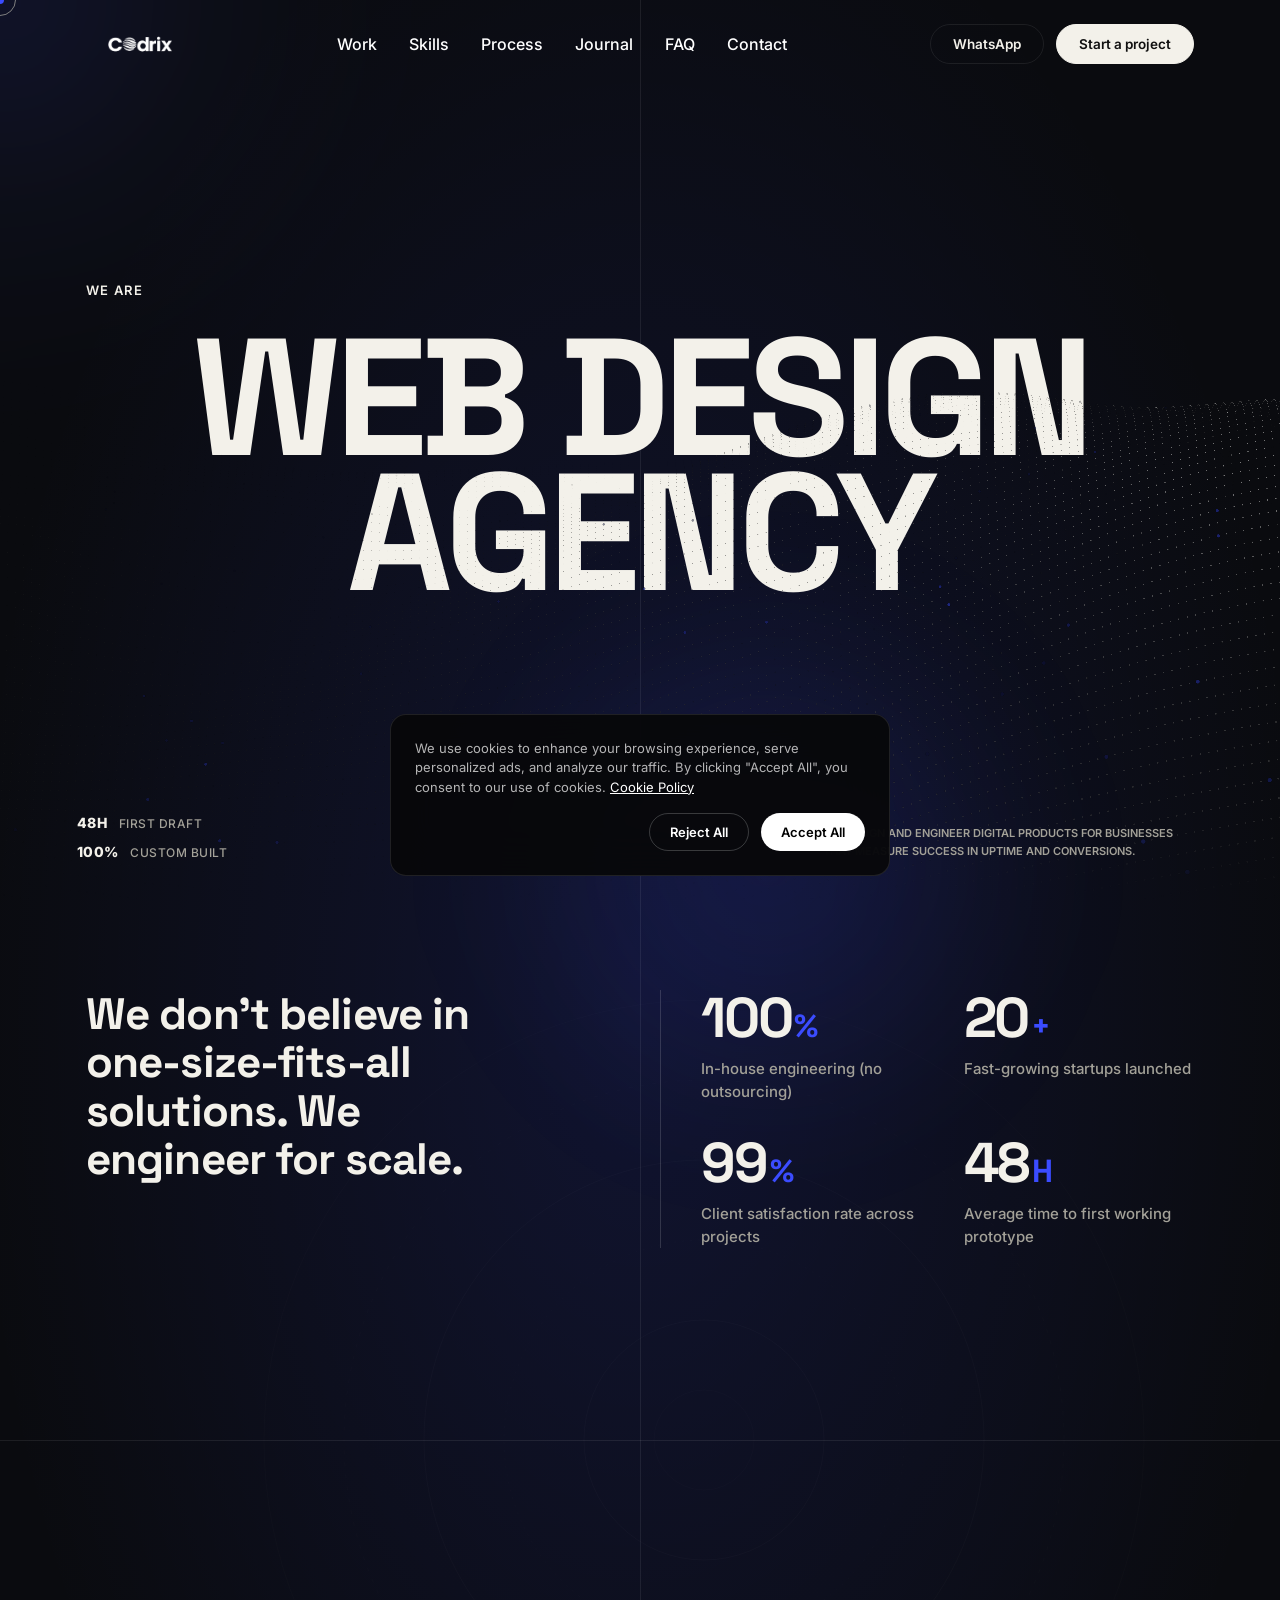
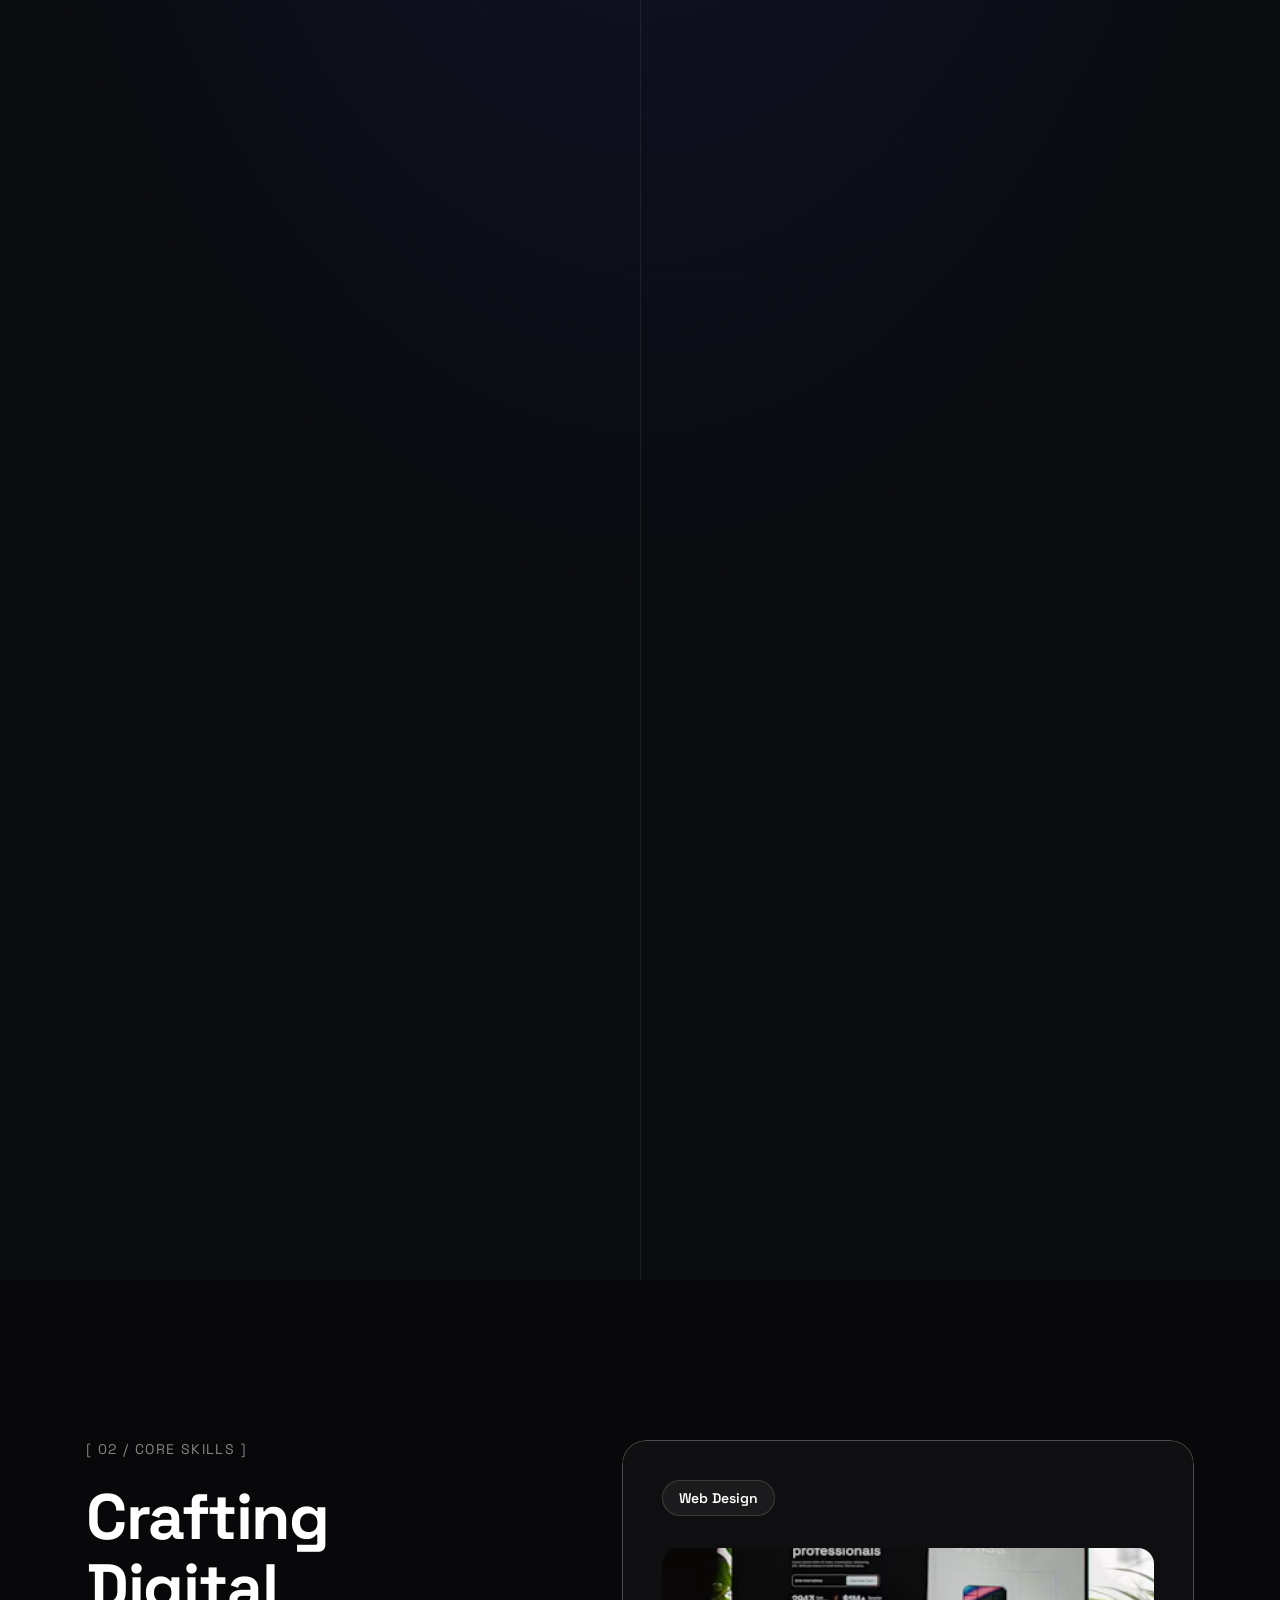
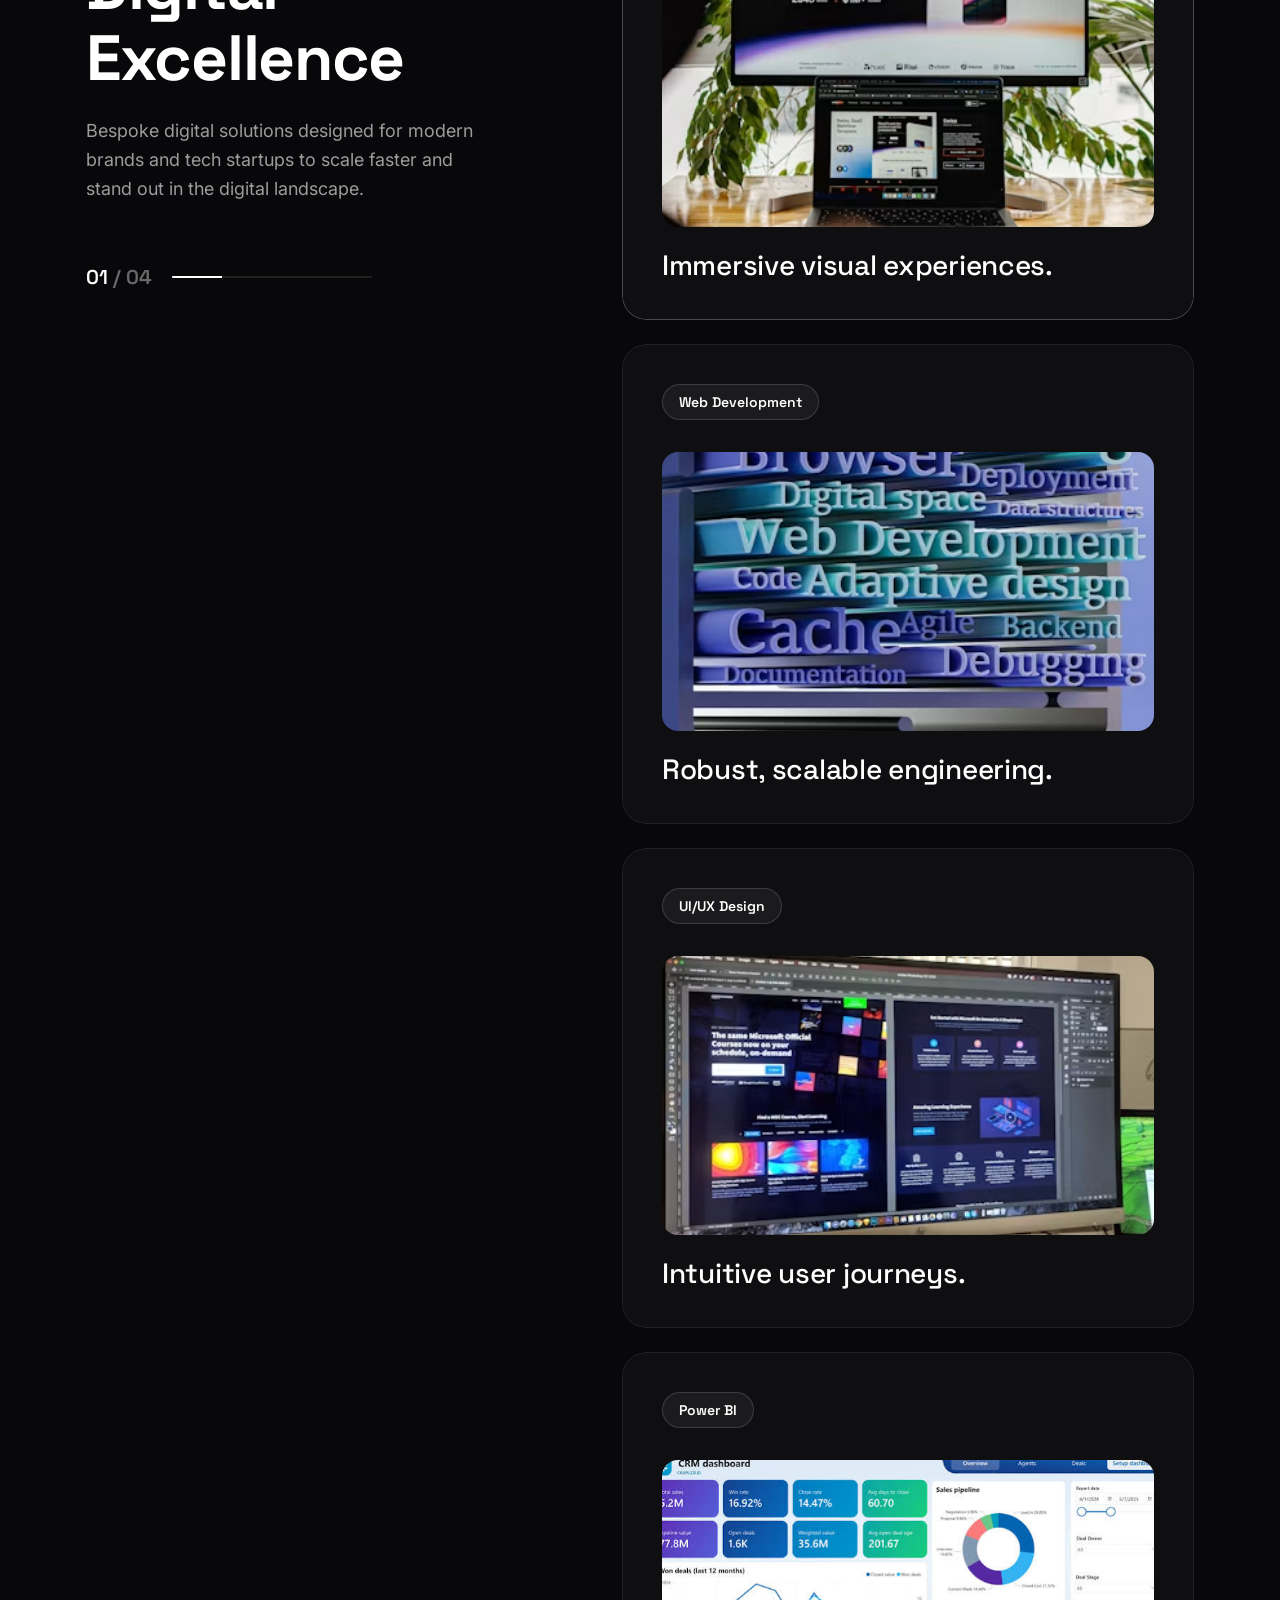
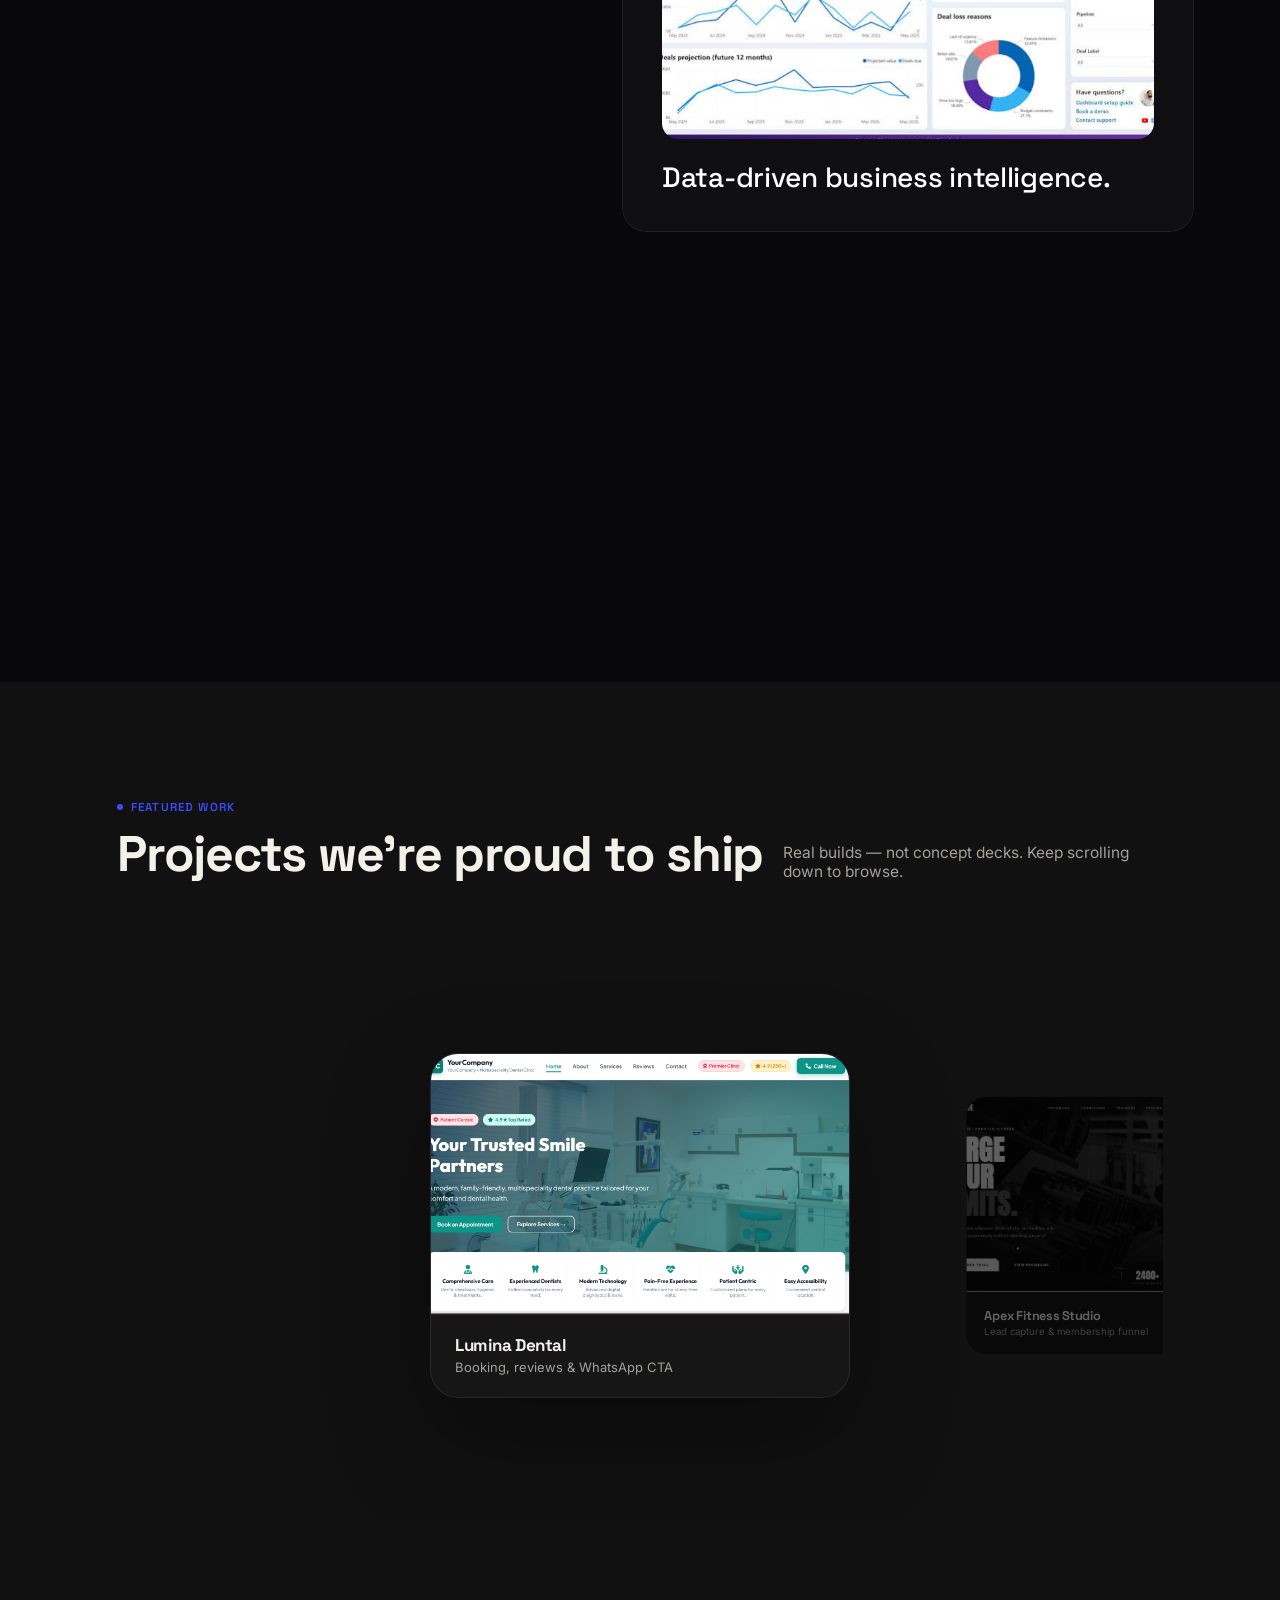
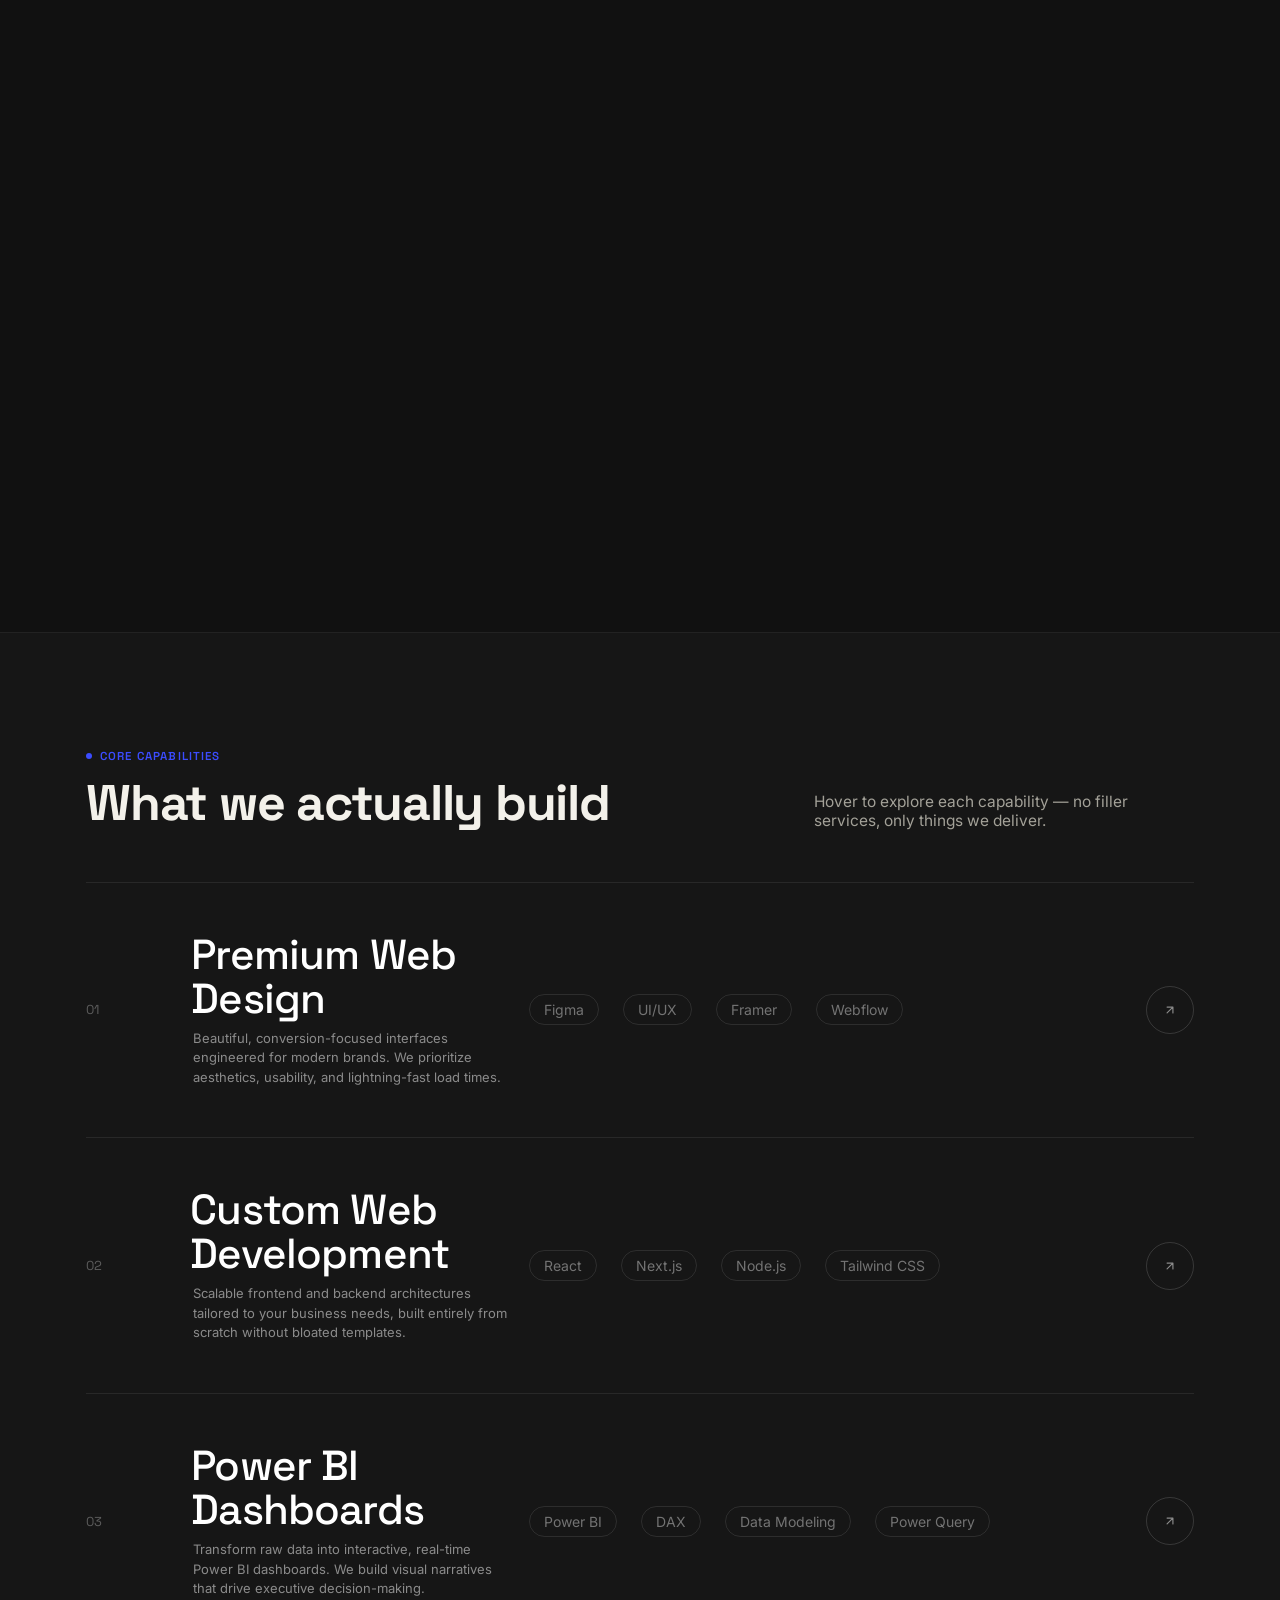
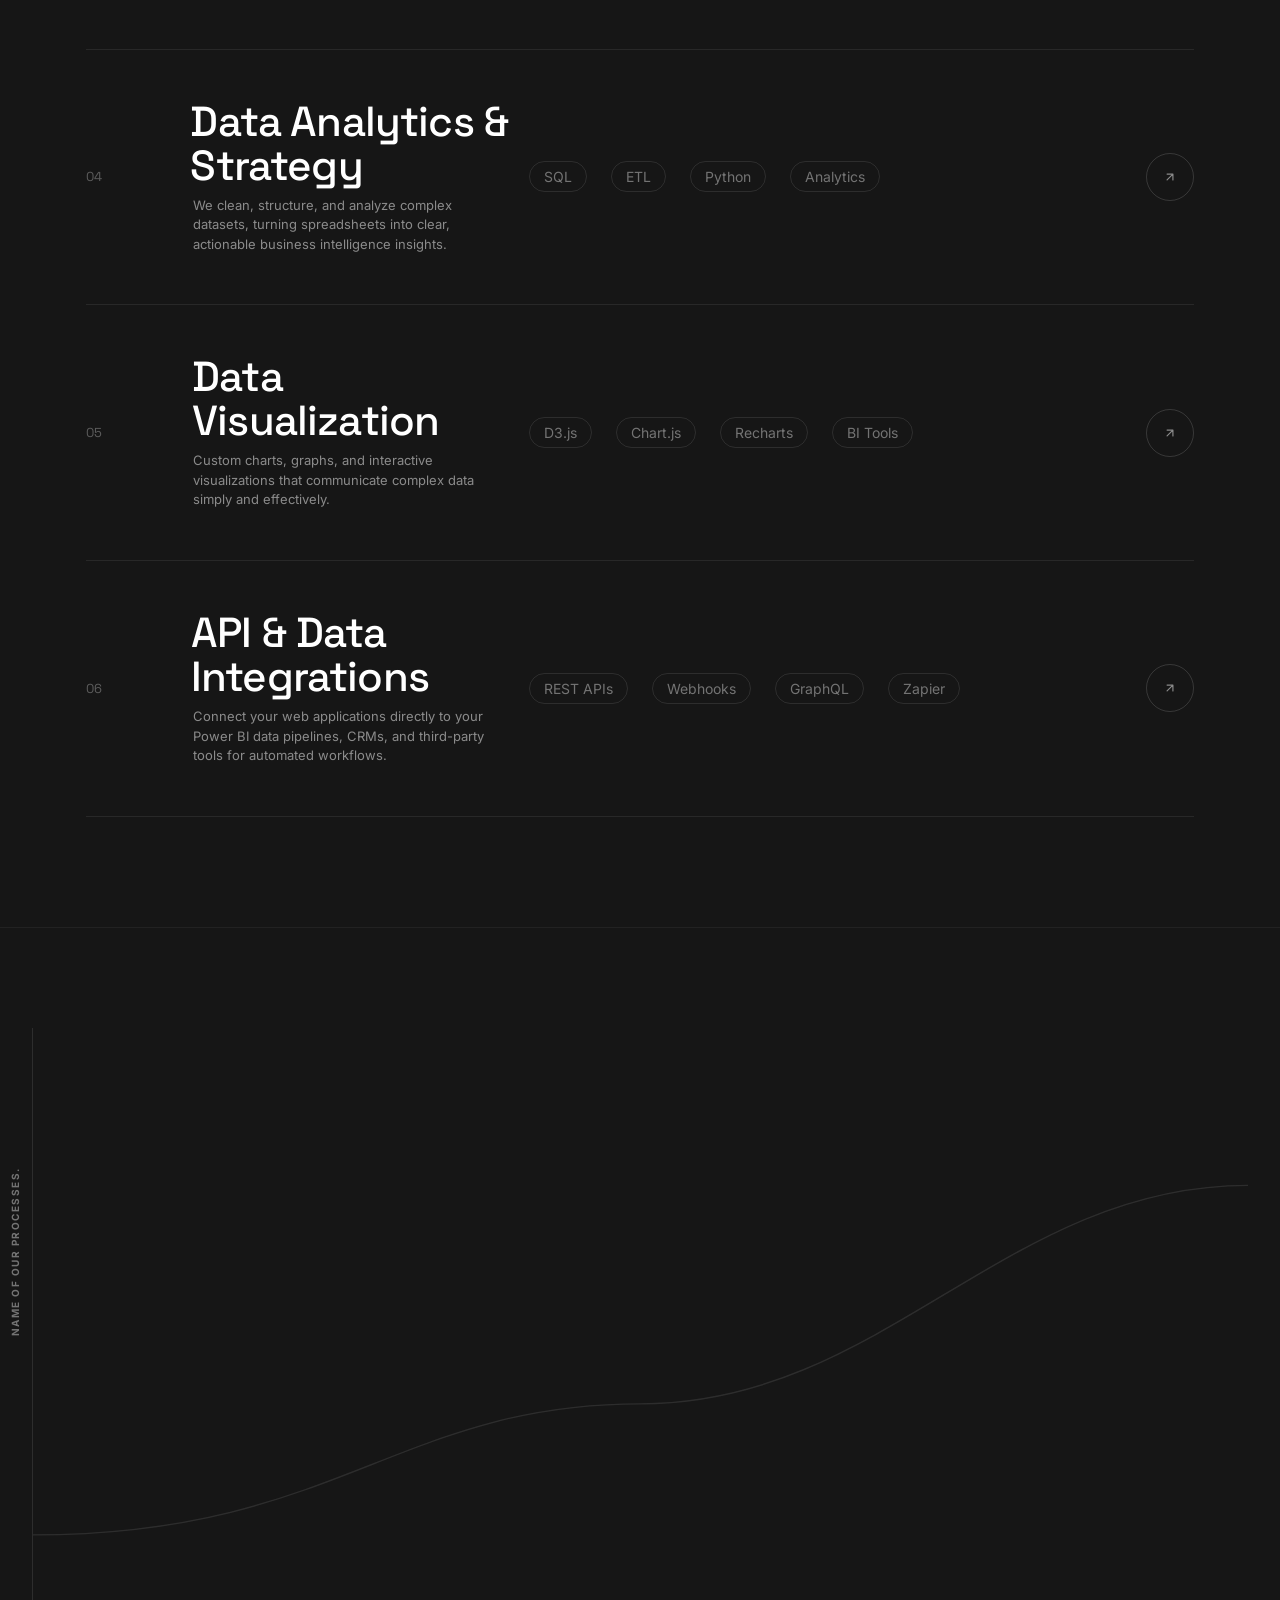
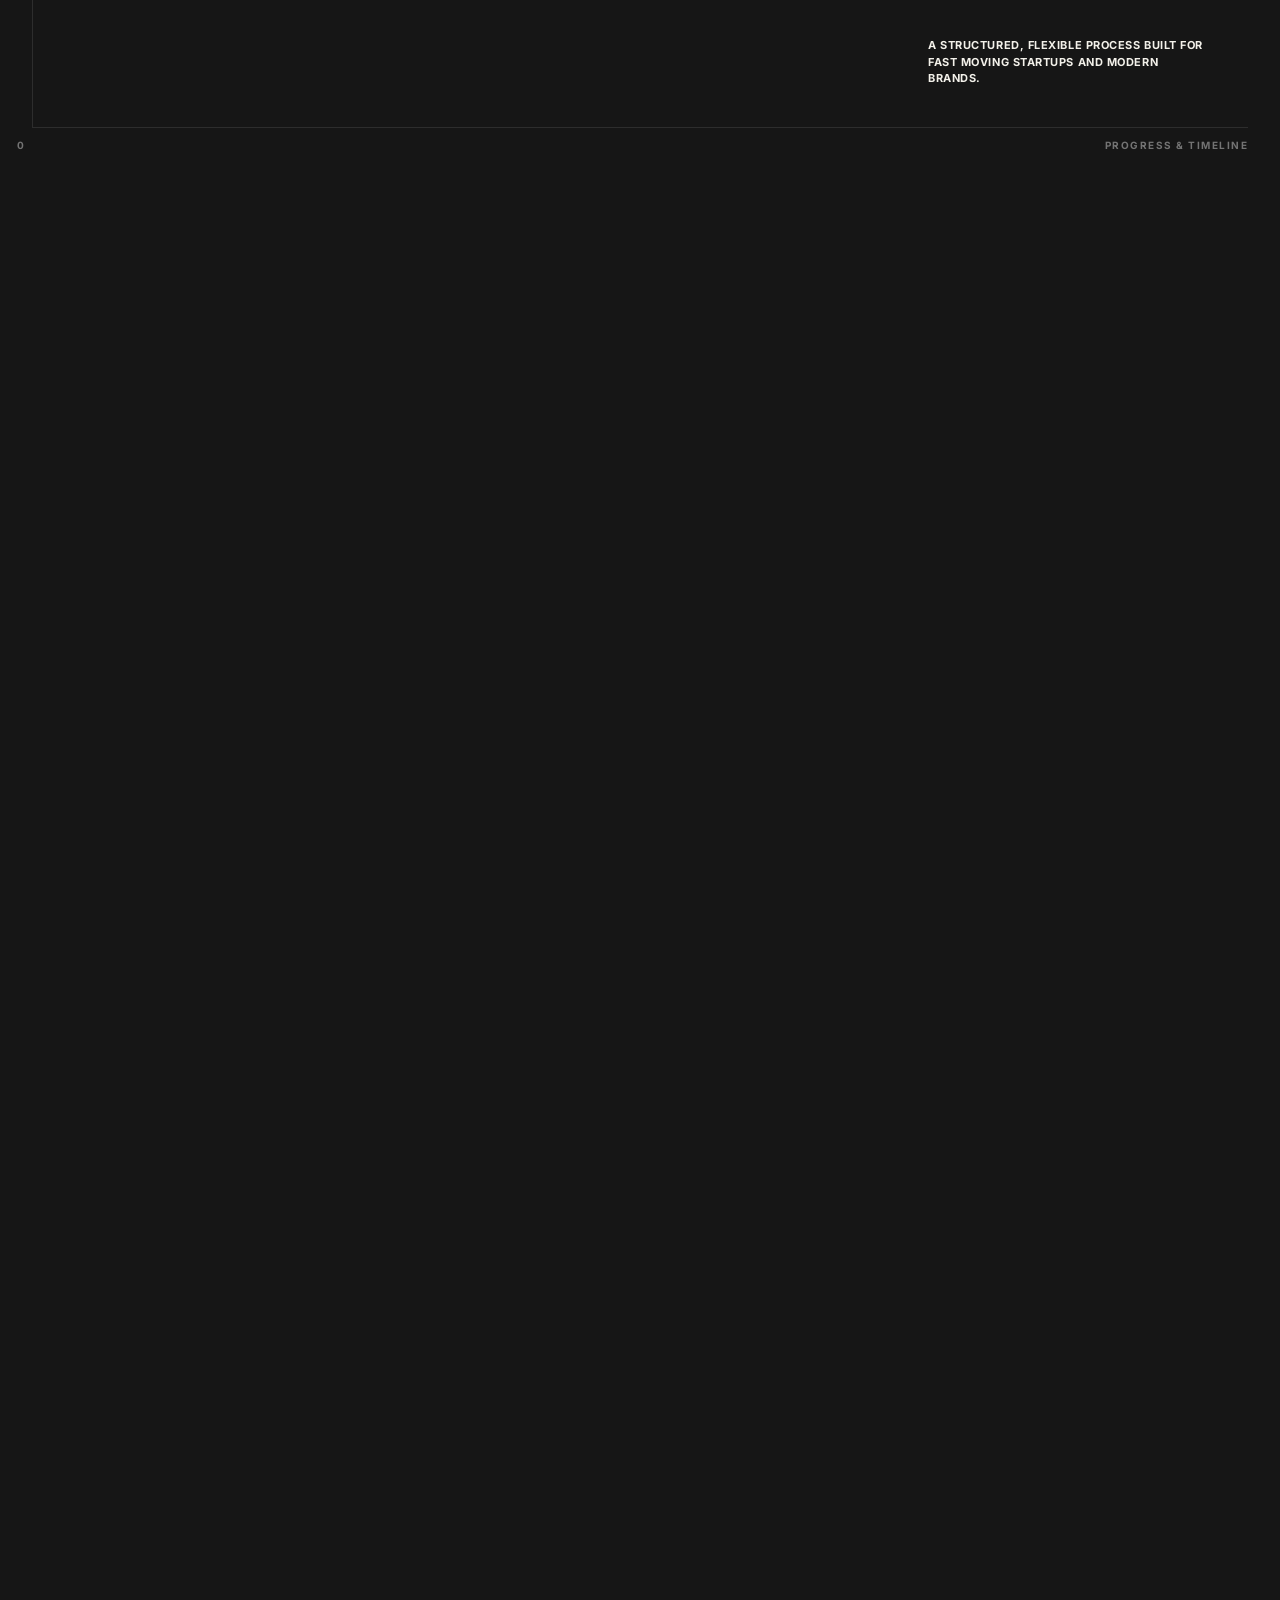
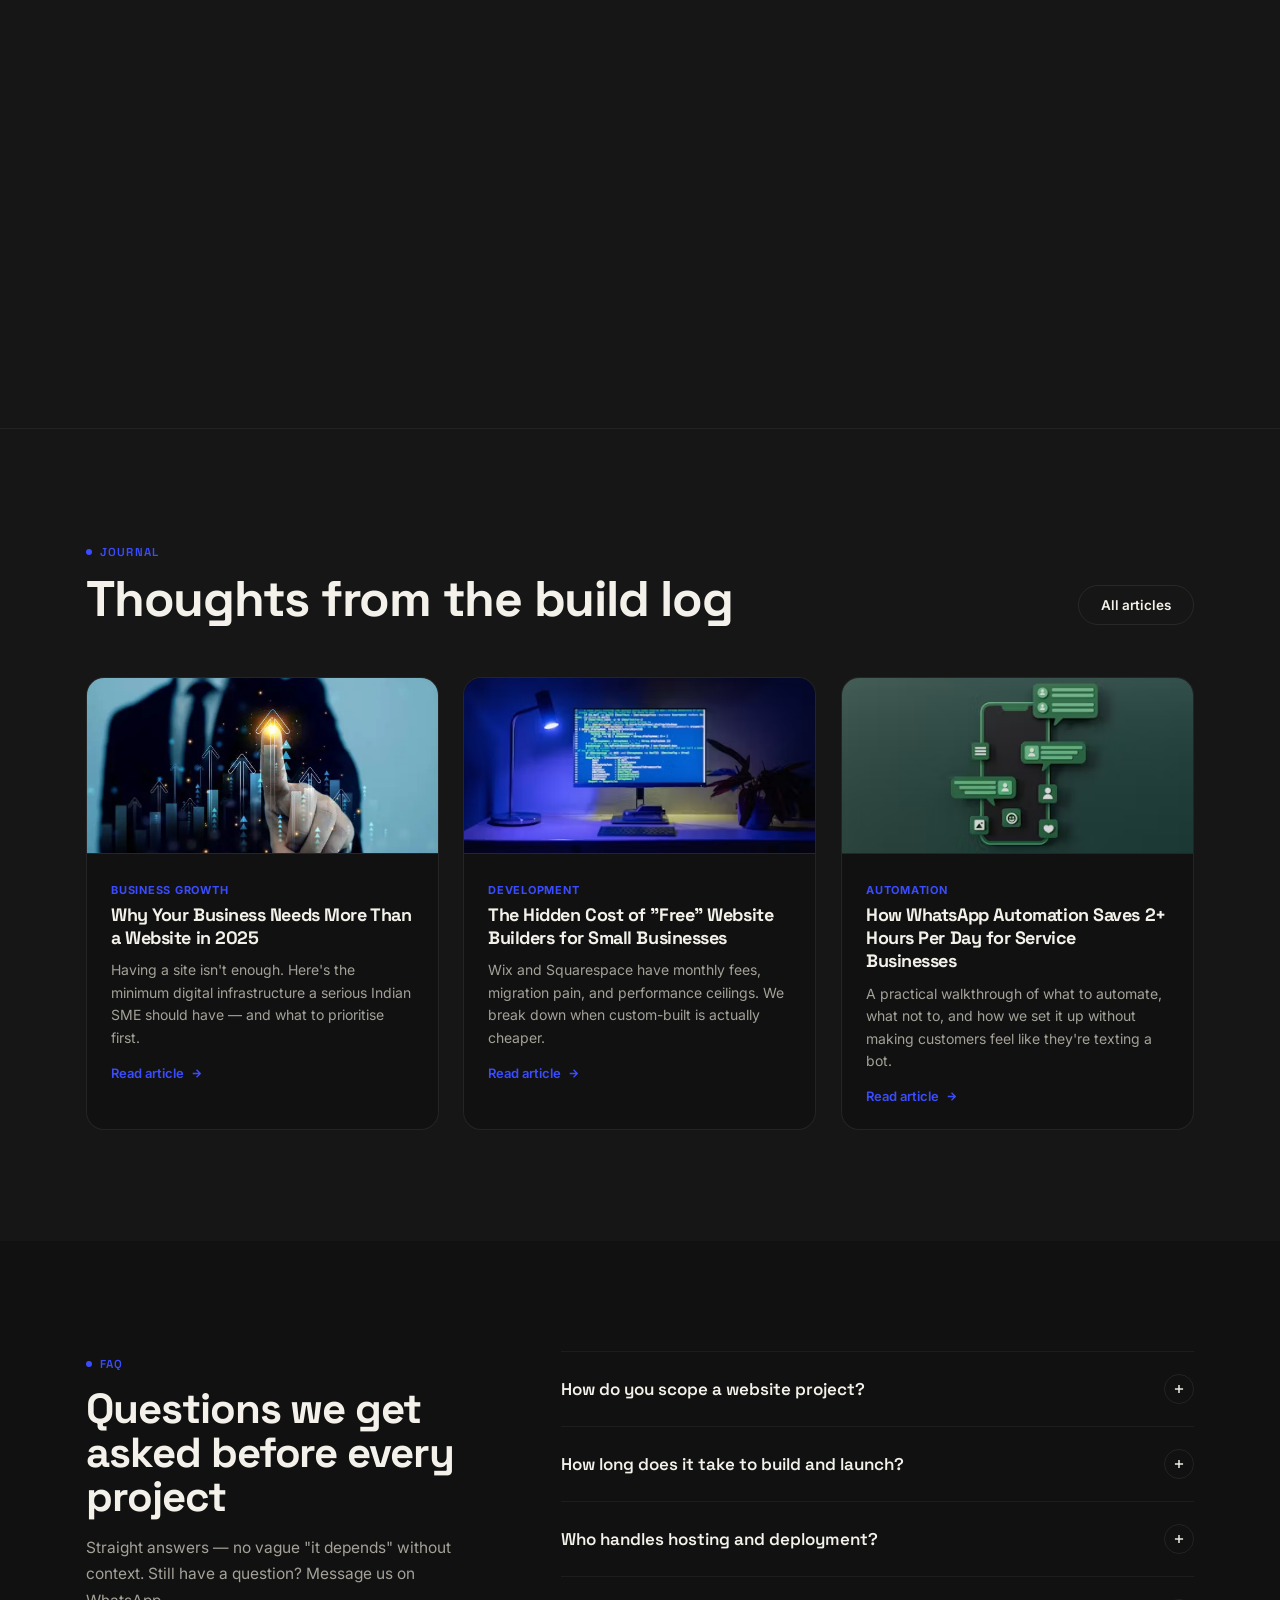
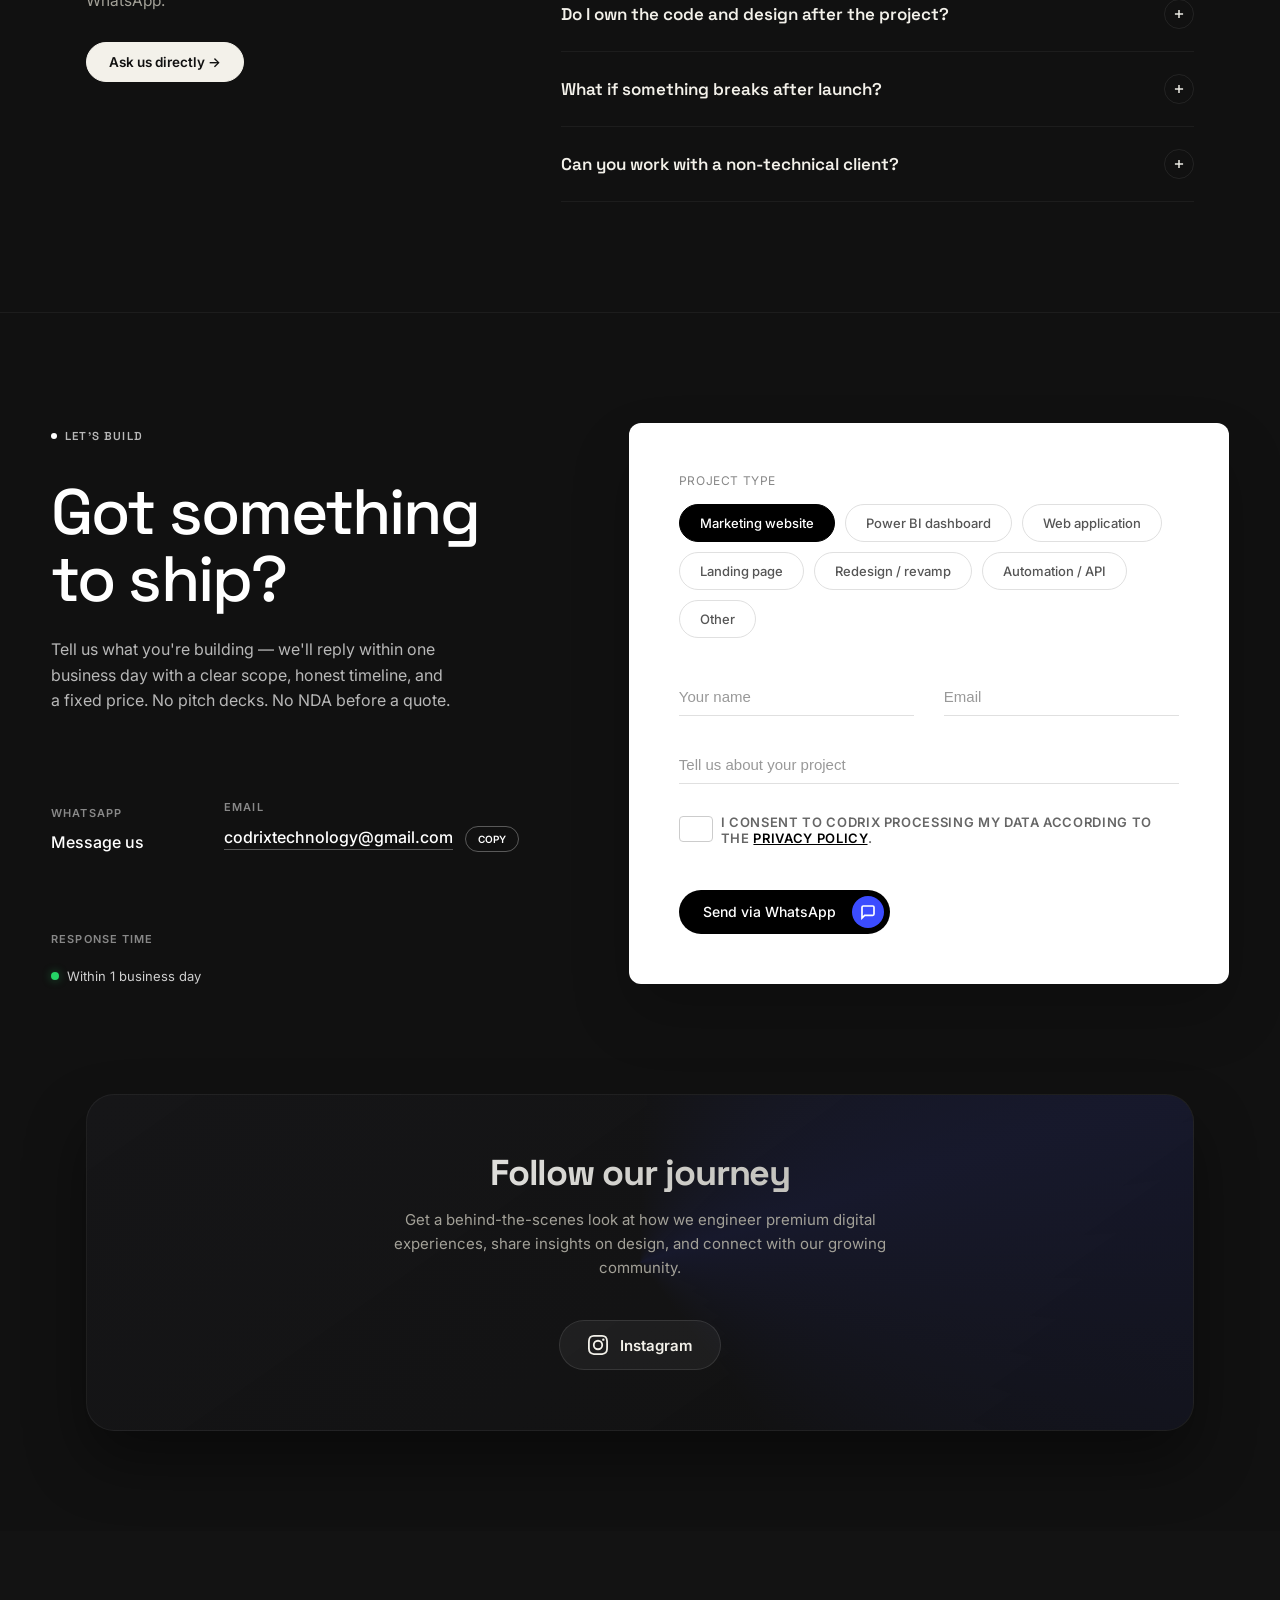
==== commit 9ae3835f: "Enhancement: WebGL animation on footer, updated contact CTA, and styling fixes" ====
--- a/index.html
+++ b/index.html
@@ -92,156 +92,6 @@
     <div class="hero-center-layout">
       <div class="hero-canvas-wrap" aria-hidden="true">
         <canvas id="fraxbit-hero-canvas"></canvas>
-        <script>
-          (function() {
-            const canvas = document.getElementById('fraxbit-hero-canvas');
-            if (!canvas) return;
-            const ctx = canvas.getContext('2d');
-            if (!ctx) return;
-
-            let width = 0, height = 0, dpr = 1;
-            const cols = 160, rows = 80;
-
-            let mouseX = 0, mouseY = 0, targetMouseX = 0, targetMouseY = 0, isMouseOver = false;
-            const blueDotSet = new Set();
-            const totalPoints = cols * rows;
-            let seed = 1337;
-            function pseudoRandom() { seed = (seed * 9301 + 49297) % 233280; return seed / 233280; }
-            for (let i = 0; i < Math.floor(totalPoints * 0.05); i++) { blueDotSet.add(Math.floor(pseudoRandom() * totalPoints)); }
-
-            // Ambient background floating starburst dots across full screen
-            const ambientDots = [];
-            for (let i = 0; i < 90; i++) {
-              ambientDots.push({
-                xRatio: pseudoRandom() * 1.4 - 0.2,
-                yRatio: pseudoRandom() * 1.2 - 0.1,
-                size: 0.6 + pseudoRandom() * 1.8,
-                speed: 0.2 + pseudoRandom() * 0.6,
-                isBlue: pseudoRandom() < 0.35,
-                phase: pseudoRandom() * Math.PI * 2
-              });
-            }
-
-            function resize() {
-              width = window.innerWidth;
-              height = window.innerHeight;
-              dpr = Math.min(window.devicePixelRatio || 1, 2);
-              canvas.width = width * dpr;
-              canvas.height = height * dpr;
-              canvas.style.width = width + 'px';
-              canvas.style.height = height + 'px';
-              ctx.scale(dpr, dpr);
-            }
-            resize();
-            window.addEventListener('resize', resize, { passive: true });
-
-            const heroSection = document.getElementById('hero') || document.body;
-            heroSection.addEventListener('mousemove', (e) => {
-              const rect = heroSection.getBoundingClientRect();
-              targetMouseX = e.clientX - rect.left - width / 2;
-              targetMouseY = e.clientY - rect.top - height / 2;
-              isMouseOver = true;
-            }, { passive: true });
-
-            heroSection.addEventListener('mouseleave', () => { targetMouseX = 0; targetMouseY = 0; isMouseOver = false; }, { passive: true });
-
-            let time = 0;
-            function render() {
-              time += 0.022;
-              mouseX += (targetMouseX - mouseX) * 0.05;
-              mouseY += (targetMouseY - mouseY) * 0.05;
-              ctx.clearRect(0, 0, width, height);
-
-              // 1. Ambient Floating Starburst Dots across full background space
-              for (let i = 0; i < ambientDots.length; i++) {
-                const ad = ambientDots[i];
-                const pulse = 0.5 + Math.sin(time * ad.speed + ad.phase) * 0.5;
-                const ax = ad.xRatio * width + Math.sin(time * 0.3 + ad.phase) * 20;
-                const ay = ad.yRatio * height + Math.cos(time * 0.4 + ad.phase) * 15;
-                const alpha = Math.max(0.1, pulse * 0.65);
-
-                ctx.beginPath();
-                ctx.arc(ax, ay, ad.size, 0, Math.PI * 2);
-                if (ad.isBlue) {
-                  ctx.fillStyle = `rgba(59, 76, 255, ${alpha})`;
-                  ctx.shadowColor = 'rgba(59, 76, 255, 0.8)';
-                  ctx.shadowBlur = 6;
-                } else {
-                  ctx.fillStyle = `rgba(243, 241, 234, ${alpha * 0.7})`;
-                  ctx.shadowBlur = 0;
-                }
-                ctx.fill();
-              }
-              ctx.shadowBlur = 0;
-
-              // 2. 3D Wave Field Spanning 100% Full Viewport Width
-              const fov = 440;
-              const halfCols = cols / 2;
-              const spacingX = Math.max(22, (width * 2.3) / cols);
-              const spacingZ = 20;
-              const points = [];
-
-              for (let r = 0; r < rows; r++) {
-                for (let c = 0; c < cols; c++) {
-                  const pointIdx = r * cols + c;
-                  const posX = (c - halfCols) * spacingX;
-                  const posZ = r * spacingZ + 80;
-
-                  const wave1 = Math.sin(c * 0.09 + time * 1.1) * Math.cos(r * 0.09 + time * 0.9) * 36;
-                  const wave2 = Math.sin((c + r) * 0.05 + time * 0.7) * 18;
-                  let posY = wave1 + wave2;
-
-                  if (isMouseOver) {
-                    const dx = posX - mouseX;
-                    const dz = posZ - (mouseY + 280);
-                    const distSq = dx * dx + dz * dz;
-                    if (distSq < 220 * 220) {
-                      const factor = 1 - distSq / (220 * 220);
-                      posY -= Math.sin(factor * Math.PI) * 45;
-                    }
-                  }
-
-                  const z3d = posZ + (mouseY * 0.12);
-                  const scale = fov / (fov + z3d);
-                  const screenX = width / 2 + (posX + mouseX * 0.15) * scale;
-                  const screenY = height * 0.58 + (posY + (r * 12) - 280) * scale;
-
-                  if (screenX < -50 || screenX > width + 50 || screenY < -50 || screenY > height + 50) continue;
-
-                  points.push({ x: screenX, y: screenY, scale: scale, z: z3d, isBlue: blueDotSet.has(pointIdx), idx: pointIdx });
-                }
-              }
-
-              points.sort((a, b) => b.z - a.z);
-
-              for (let i = 0; i < points.length; i++) {
-                const p = points[i];
-                const depthAlpha = Math.max(0.1, Math.min(0.9, (1700 - p.z) / 1400));
-
-                if (p.isBlue) {
-                  const pulse = 0.88 + Math.sin(time * 3.2 + p.idx) * 0.22;
-                  const radius = Math.max(1.2, p.scale * 2.4) * pulse;
-                  ctx.save();
-                  ctx.shadowColor = 'rgba(59, 76, 255, 0.9)';
-                  ctx.shadowBlur = Math.max(5, 10 * p.scale);
-                  ctx.fillStyle = `rgba(59, 76, 255, ${depthAlpha * 0.95})`;
-                  ctx.beginPath();
-                  ctx.arc(p.x, p.y, radius, 0, Math.PI * 2);
-                  ctx.fill();
-                  ctx.restore();
-                } else {
-                  const radius = Math.max(0.65, p.scale * 1.5);
-                  ctx.fillStyle = `rgba(243, 241, 234, ${depthAlpha * 0.5})`;
-                  ctx.beginPath();
-                  ctx.arc(p.x, p.y, radius, 0, Math.PI * 2);
-                  ctx.fill();
-                }
-              }
-              requestAnimationFrame(render);
-            }
-            requestAnimationFrame(render);
-          })();
-        </script>
       </div>
       <div class="hero-we-are" style="animation: fade-in 1s ease-out 1s forwards; opacity: 0;"><div class="ui-left" style="will-change: transform, opacity;">WE ARE</div></div>
       
@@ -458,76 +308,127 @@
         </div>
         <p>Hover to explore each capability &mdash; no filler services, only things we deliver.</p>
       </div>
-      <div class="skills-grid">
-        <div class="skill-card reveal">
-          <div class="skill-inner">
-            <div class="skill-icon"><svg width="28" height="28" viewBox="0 0 24 24" fill="none" stroke="currentColor"
-                stroke-width="1.8">
-                <polyline points="16 18 22 12 16 6" />
-                <polyline points="8 6 2 12 8 18" />
-              </svg></div>
-            <h3>Premium Web Design</h3>
-            <p>Beautiful, conversion-focused interfaces engineered for modern brands. We prioritize aesthetics, usability, and lightning-fast load times.</p>
-            <div class="skill-tags"><span>Figma</span><span>UI/UX</span><span>Framer</span><span>Webflow</span></div>
-          </div>
-        </div>
-        <div class="skill-card reveal reveal-delay-1">
-          <div class="skill-inner">
-            <div class="skill-icon"><svg width="28" height="28" viewBox="0 0 24 24" fill="none" stroke="currentColor" stroke-width="1.8">
-                <rect x="2" y="3" width="20" height="14" rx="2" />
-                <path d="M8 21h8M12 17v4M7 8h10M7 12h6" />
-              </svg></div>
-            <h3>Custom Web Development</h3>
-            <p>Scalable frontend and backend architectures tailored to your business needs, built entirely from scratch without bloated templates.</p>
-            <div class="skill-tags"><span>React</span><span>Next.js</span><span>Node.js</span><span>Tailwind CSS</span></div>
-          </div>
-        </div>
-        <div class="skill-card reveal reveal-delay-2">
-          <div class="skill-inner">
-            <div class="skill-icon"><svg width="28" height="28" viewBox="0 0 24 24" fill="none" stroke="currentColor" stroke-width="1.8">
-                <rect x="3" y="3" width="18" height="18" rx="2" ry="2"></rect>
-                <line x1="3" y1="9" x2="21" y2="9"></line>
-                <line x1="9" y1="21" x2="9" y2="9"></line>
-              </svg></div>
-            <h3>Power BI Dashboards</h3>
-            <p>Transform raw data into interactive, real-time Power BI dashboards. We build visual narratives that drive executive decision-making.</p>
-            <div class="skill-tags"><span>Power BI</span><span>DAX</span><span>Data Modeling</span><span>Power Query</span></div>
-          </div>
-        </div>
-        <div class="skill-card reveal reveal-delay-1">
-          <div class="skill-inner">
-            <div class="skill-icon"><svg width="28" height="28" viewBox="0 0 24 24" fill="none" stroke="currentColor" stroke-width="1.8">
-                <line x1="18" y1="20" x2="18" y2="10"></line>
-                <line x1="12" y1="20" x2="12" y2="4"></line>
-                <line x1="6" y1="20" x2="6" y2="14"></line>
-              </svg></div>
-            <h3>Data Analytics & Strategy</h3>
-            <p>We clean, structure, and analyze complex datasets, turning spreadsheets into clear, actionable business intelligence insights.</p>
-            <div class="skill-tags"><span>SQL</span><span>ETL</span><span>Python</span><span>Analytics</span></div>
-          </div>
-        </div>
-        <div class="skill-card reveal reveal-delay-2">
-          <div class="skill-inner">
-            <div class="skill-icon"><svg width="28" height="28" viewBox="0 0 24 24" fill="none" stroke="currentColor" stroke-width="1.8">
-                <path d="M21.21 15.89A10 10 0 1 1 8 2.83"></path>
-                <path d="M22 12A10 10 0 0 0 12 2v10z"></path>
-              </svg></div>
-            <h3>Data Visualization</h3>
-            <p>Custom charts, graphs, and interactive visualizations that communicate complex data simply and effectively.</p>
-            <div class="skill-tags"><span>D3.js</span><span>Chart.js</span><span>Recharts</span><span>BI Tools</span></div>
-          </div>
-        </div>
-        <div class="skill-card reveal reveal-delay-3">
-          <div class="skill-inner">
-            <div class="skill-icon"><svg width="28" height="28" viewBox="0 0 24 24" fill="none" stroke="currentColor" stroke-width="1.8">
-                <path d="M12 2L2 7l10 5 10-5-10-5z" />
-                <path d="M2 17l10 5 10-5M2 12l10 5 10-5" />
-              </svg></div>
-            <h3>API & Data Integrations</h3>
-            <p>Connect your web applications directly to your Power BI data pipelines, CRMs, and third-party tools for automated workflows.</p>
-            <div class="skill-tags"><span>REST APIs</span><span>Webhooks</span><span>GraphQL</span><span>Zapier</span></div>
-          </div>
-        </div>
+      <div class="capabilities-container">
+        <!-- Row 1 -->
+        <div class="cap-row">
+          <div class="cap-num">01</div>
+          <div class="cap-title-col">
+            <h2 class="cap-title"><span class="cap-dot"></span>Premium Web Design</h2>
+            <p class="cap-subtitle">Beautiful, conversion-focused interfaces engineered for modern brands. We prioritize aesthetics, usability, and lightning-fast load times.</p>
+          </div>
+          <div class="cap-list">
+            <span>Figma</span>
+            <span>UI/UX</span>
+            <span>Framer</span>
+            <span>Webflow</span>
+          </div>
+          <div class="cap-action">
+            <a href="#work" class="cap-btn magnetic">
+              <svg width="14" height="14" viewBox="0 0 24 24" fill="none"><path d="M7 17L17 7M17 7H7M17 7V17" stroke="currentColor" stroke-width="2" stroke-linecap="round" stroke-linejoin="round"/></svg>
+            </a>
+          </div>
+        </div>
+        
+        <!-- Row 2 -->
+        <div class="cap-row">
+          <div class="cap-num">02</div>
+          <div class="cap-title-col">
+            <h2 class="cap-title"><span class="cap-dot"></span>Custom Web Development</h2>
+            <p class="cap-subtitle">Scalable frontend and backend architectures tailored to your business needs, built entirely from scratch without bloated templates.</p>
+          </div>
+          <div class="cap-list">
+            <span>React</span>
+            <span>Next.js</span>
+            <span>Node.js</span>
+            <span>Tailwind CSS</span>
+          </div>
+          <div class="cap-action">
+            <a href="#work" class="cap-btn magnetic">
+              <svg width="14" height="14" viewBox="0 0 24 24" fill="none"><path d="M7 17L17 7M17 7H7M17 7V17" stroke="currentColor" stroke-width="2" stroke-linecap="round" stroke-linejoin="round"/></svg>
+            </a>
+          </div>
+        </div>
+        
+        <!-- Row 3 -->
+        <div class="cap-row">
+          <div class="cap-num">03</div>
+          <div class="cap-title-col">
+            <h2 class="cap-title"><span class="cap-dot"></span>Power BI Dashboards</h2>
+            <p class="cap-subtitle">Transform raw data into interactive, real-time Power BI dashboards. We build visual narratives that drive executive decision-making.</p>
+          </div>
+          <div class="cap-list">
+            <span>Power BI</span>
+            <span>DAX</span>
+            <span>Data Modeling</span>
+            <span>Power Query</span>
+          </div>
+          <div class="cap-action">
+            <a href="#work" class="cap-btn magnetic">
+              <svg width="14" height="14" viewBox="0 0 24 24" fill="none"><path d="M7 17L17 7M17 7H7M17 7V17" stroke="currentColor" stroke-width="2" stroke-linecap="round" stroke-linejoin="round"/></svg>
+            </a>
+          </div>
+        </div>
+
+        <!-- Row 4 -->
+        <div class="cap-row">
+          <div class="cap-num">04</div>
+          <div class="cap-title-col">
+            <h2 class="cap-title"><span class="cap-dot"></span>Data Analytics & Strategy</h2>
+            <p class="cap-subtitle">We clean, structure, and analyze complex datasets, turning spreadsheets into clear, actionable business intelligence insights.</p>
+          </div>
+          <div class="cap-list">
+            <span>SQL</span>
+            <span>ETL</span>
+            <span>Python</span>
+            <span>Analytics</span>
+          </div>
+          <div class="cap-action">
+            <a href="#contact" class="cap-btn magnetic">
+              <svg width="14" height="14" viewBox="0 0 24 24" fill="none"><path d="M7 17L17 7M17 7H7M17 7V17" stroke="currentColor" stroke-width="2" stroke-linecap="round" stroke-linejoin="round"/></svg>
+            </a>
+          </div>
+        </div>
+        
+        <!-- Row 5 -->
+        <div class="cap-row">
+          <div class="cap-num">05</div>
+          <div class="cap-title-col">
+            <h2 class="cap-title"><span class="cap-dot"></span>Data Visualization</h2>
+            <p class="cap-subtitle">Custom charts, graphs, and interactive visualizations that communicate complex data simply and effectively.</p>
+          </div>
+          <div class="cap-list">
+            <span>D3.js</span>
+            <span>Chart.js</span>
+            <span>Recharts</span>
+            <span>BI Tools</span>
+          </div>
+          <div class="cap-action">
+            <a href="#contact" class="cap-btn magnetic">
+              <svg width="14" height="14" viewBox="0 0 24 24" fill="none"><path d="M7 17L17 7M17 7H7M17 7V17" stroke="currentColor" stroke-width="2" stroke-linecap="round" stroke-linejoin="round"/></svg>
+            </a>
+          </div>
+        </div>
+
+        <!-- Row 6 -->
+        <div class="cap-row">
+          <div class="cap-num">06</div>
+          <div class="cap-title-col">
+            <h2 class="cap-title"><span class="cap-dot"></span>API & Data Integrations</h2>
+            <p class="cap-subtitle">Connect your web applications directly to your Power BI data pipelines, CRMs, and third-party tools for automated workflows.</p>
+          </div>
+          <div class="cap-list">
+            <span>REST APIs</span>
+            <span>Webhooks</span>
+            <span>GraphQL</span>
+            <span>Zapier</span>
+          </div>
+          <div class="cap-action">
+            <a href="#contact" class="cap-btn magnetic">
+              <svg width="14" height="14" viewBox="0 0 24 24" fill="none"><path d="M7 17L17 7M17 7H7M17 7V17" stroke="currentColor" stroke-width="2" stroke-linecap="round" stroke-linejoin="round"/></svg>
+            </a>
+          </div>
+        </div>
+
       </div>
     </div>
   </section>
@@ -784,7 +685,7 @@
             
             <div class="cp-info-block">
               <span class="cp-eyebrow">WhatsApp</span>
-              <a href="https://wa.me/919980350691" target="_blank" class="cp-email" style="font-size: 16px; border:none; padding:0;">+91 9980350691</a>
+              <a href="https://wa.me/919980350691" target="_blank" class="cp-email" style="font-size: 16px; border:none; padding:0;">Message us</a>
             </div>
 
             <div class="cp-info-block">
@@ -888,8 +789,9 @@
   </section>
 
   <!-- FOOTER -->
-  <footer class="footer-premium">
-    <div class="wrap">
+  <footer class="footer-premium" style="position: relative; overflow: hidden;">
+    <canvas id="fraxbit-footer-canvas" style="position: absolute; top: 0; left: 0; width: 100%; height: 100%; pointer-events: none; z-index: 0;"></canvas>
+    <div class="wrap" style="position: relative; z-index: 1;">
 
 
       <div class="footer-main-content">
--- a/css/styles.css
+++ b/css/styles.css
@@ -2774,7 +2774,11 @@
       font-weight: 500;
     }
     .footer-discovery-link svg {
-      stroke: #f12546;
+      stroke: #3B4CFF; /* Codrix Electric Blue */
+      transition: transform 0.3s;
+    }
+    .footer-discovery-link:hover svg {
+      transform: translate(4px, -4px);
     }
 
     .footer-massive-logo {
@@ -3025,3 +3029,132 @@
       .skills-grid { grid-template-columns: 1fr 1fr !important; }
       .skill-card:nth-child(1), .skill-card:nth-child(4), .skill-card:nth-child(5) { grid-column: span 2 !important; }
     }
+
+    /* CORE CAPABILITIES (Sleek List Layout for What We Build) */
+    .capabilities-container {
+      display: flex;
+      flex-direction: column;
+      border-top: 1px solid rgba(255, 255, 255, 0.08);
+      margin-top: 40px;
+    }
+    
+    .cap-row {
+      display: flex;
+      align-items: center;
+      padding: 50px 0;
+      border-bottom: 1px solid rgba(255, 255, 255, 0.08);
+      transition: background 0.3s;
+      position: relative;
+    }
+    
+    .cap-num {
+      font-family: 'Space Grotesk', sans-serif;
+      font-size: 13px;
+      color: rgba(255, 255, 255, 0.3);
+      width: 8%;
+    }
+    
+    .cap-title-col {
+      width: 32%;
+      padding-right: 20px;
+    }
+    
+    .cap-title {
+      font-family: 'Space Grotesk', sans-serif;
+      font-size: clamp(32px, 3.5vw, 42px);
+      font-weight: 500;
+      letter-spacing: -0.02em;
+      margin-bottom: 8px;
+      display: flex;
+      align-items: center;
+      transition: color 0.3s;
+      color: #fff;
+    }
+    
+    .cap-dot {
+      display: inline-block;
+      width: 6px;
+      height: 6px;
+      background: #3B4CFF;
+      border-radius: 50%;
+      margin-right: 12px;
+      margin-top: 4px;
+      opacity: 0;
+      transition: opacity 0.3s, transform 0.3s;
+      transform: scale(0.5);
+    }
+    
+    .cap-row:hover .cap-dot {
+      opacity: 1;
+      transform: scale(1);
+    }
+    
+    .cap-subtitle {
+      font-size: 13px;
+      line-height: 1.5;
+      color: rgba(255, 255, 255, 0.5);
+      padding-left: 18px;
+    }
+    
+    .cap-list {
+      flex: 1;
+      display: flex;
+      flex-wrap: wrap;
+      gap: 12px 24px;
+      align-items: center;
+    }
+    
+    .cap-list span {
+      font-family: 'Inter', sans-serif;
+      font-size: 14px;
+      font-weight: 400;
+      color: rgba(255, 255, 255, 0.4);
+      transition: color 0.3s;
+      padding: 6px 14px;
+      border: 1px solid rgba(255, 255, 255, 0.1);
+      border-radius: 100px;
+    }
+    
+    .cap-row:hover .cap-list span {
+      color: rgba(255, 255, 255, 0.9);
+      border-color: rgba(255, 255, 255, 0.3);
+    }
+    
+    .cap-action {
+      width: 8%;
+      display: flex;
+      justify-content: flex-end;
+    }
+    
+    .cap-btn {
+      width: 48px;
+      height: 48px;
+      border-radius: 50%;
+      border: 1px solid rgba(255, 255, 255, 0.15);
+      display: flex;
+      align-items: center;
+      justify-content: center;
+      color: rgba(255, 255, 255, 0.5);
+      transition: all 0.3s cubic-bezier(0.16, 1, 0.3, 1);
+    }
+    
+    .cap-row:hover .cap-btn {
+      background: #fff;
+      border-color: #fff;
+      color: #000;
+      transform: scale(1.1);
+    }
+    
+    @media (max-width: 1024px) {
+      .cap-row {
+        flex-direction: column;
+        align-items: flex-start;
+        padding: 40px 0;
+      }
+      .cap-num { margin-bottom: 16px; width: 100%; }
+      .cap-title-col { width: 100%; margin-bottom: 24px; }
+      .cap-subtitle { padding-left: 0; }
+      .cap-dot { display: none; }
+      .cap-list { width: 100%; margin-bottom: 32px; }
+      .cap-action { width: 100%; justify-content: flex-start; }
+    }
